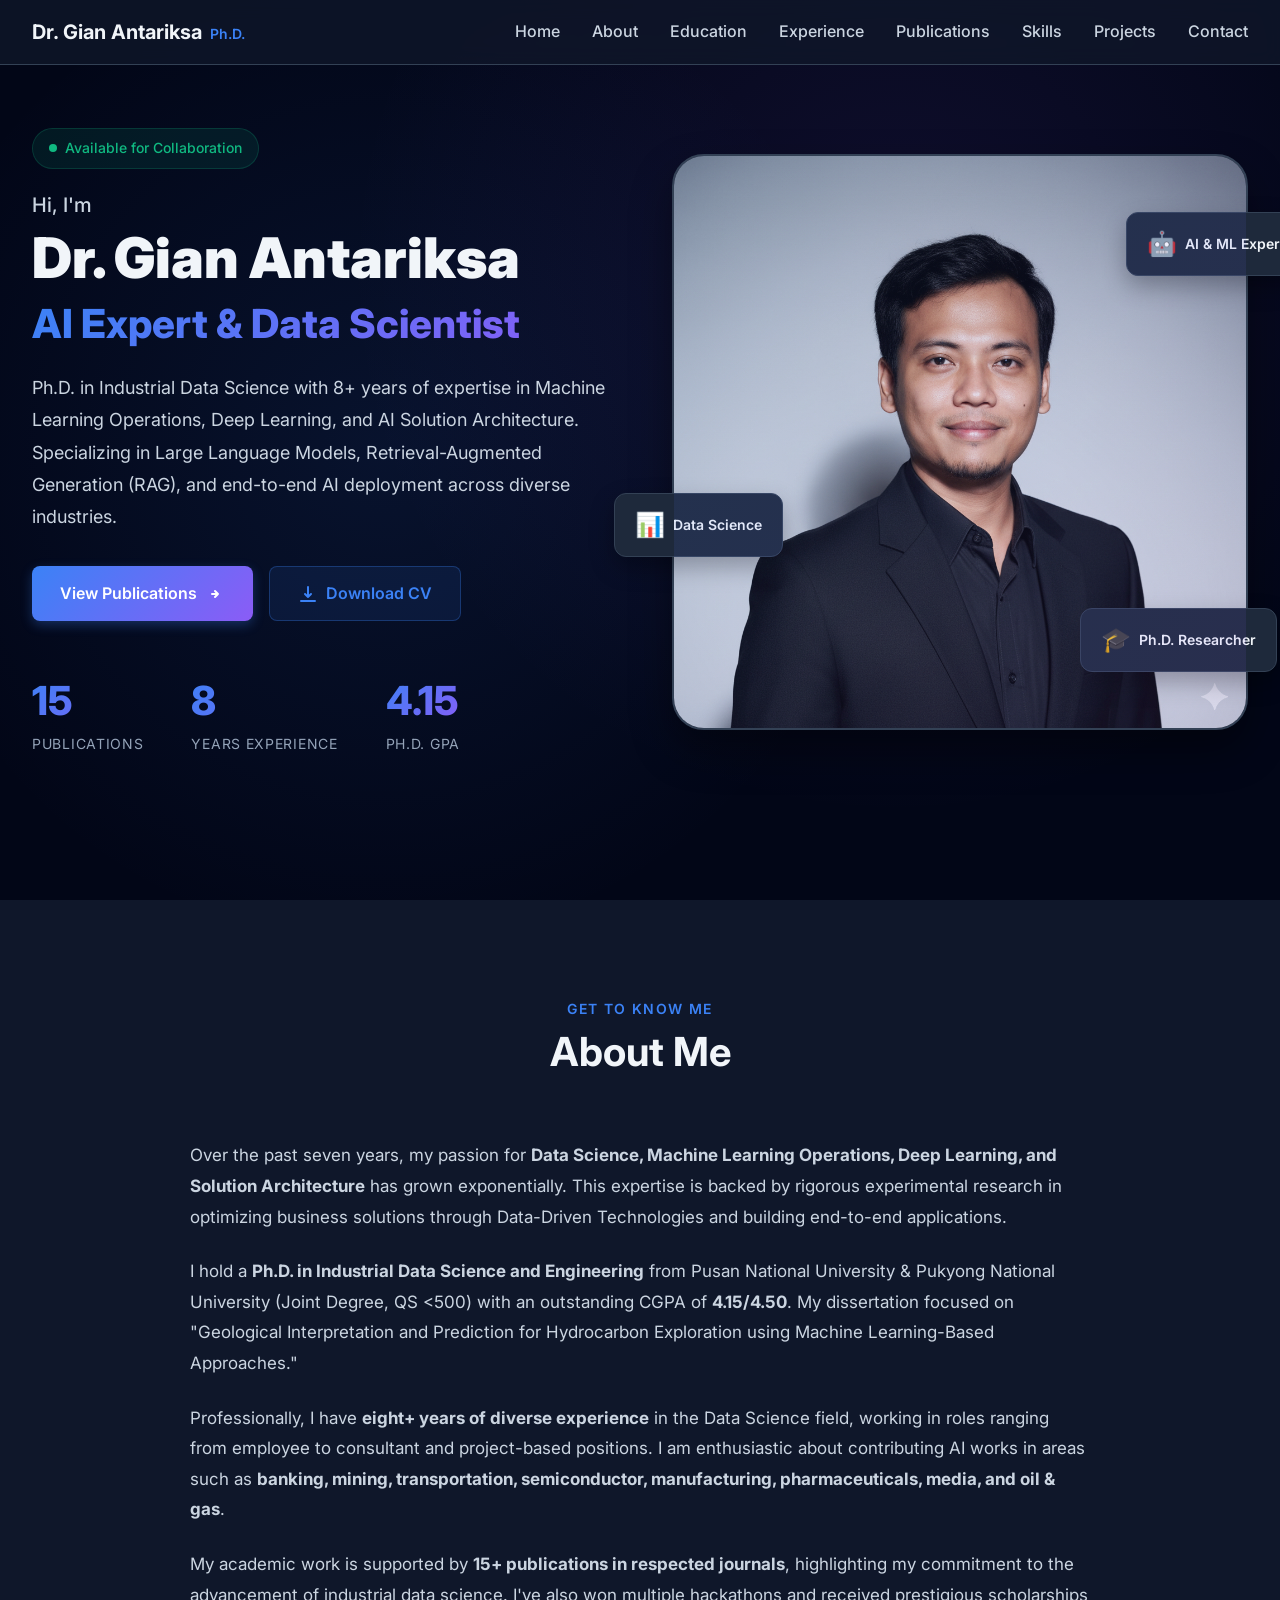
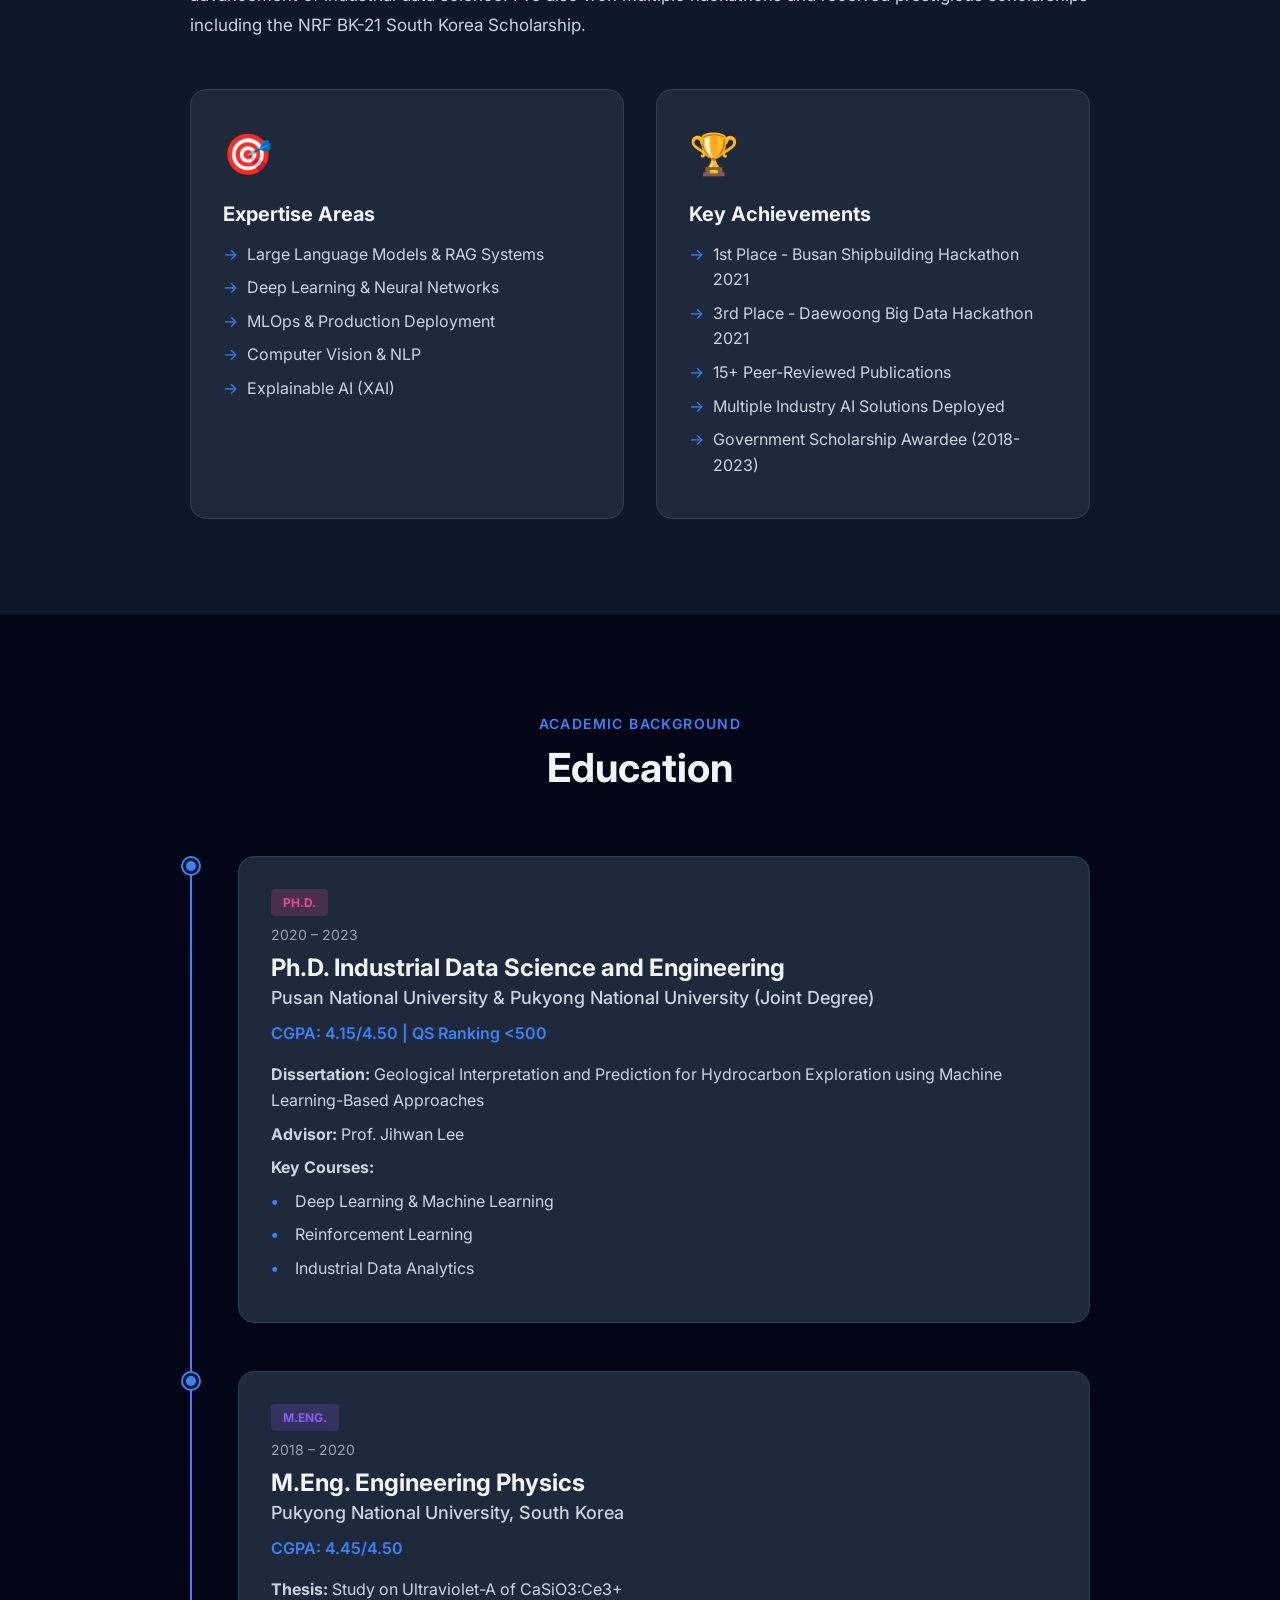
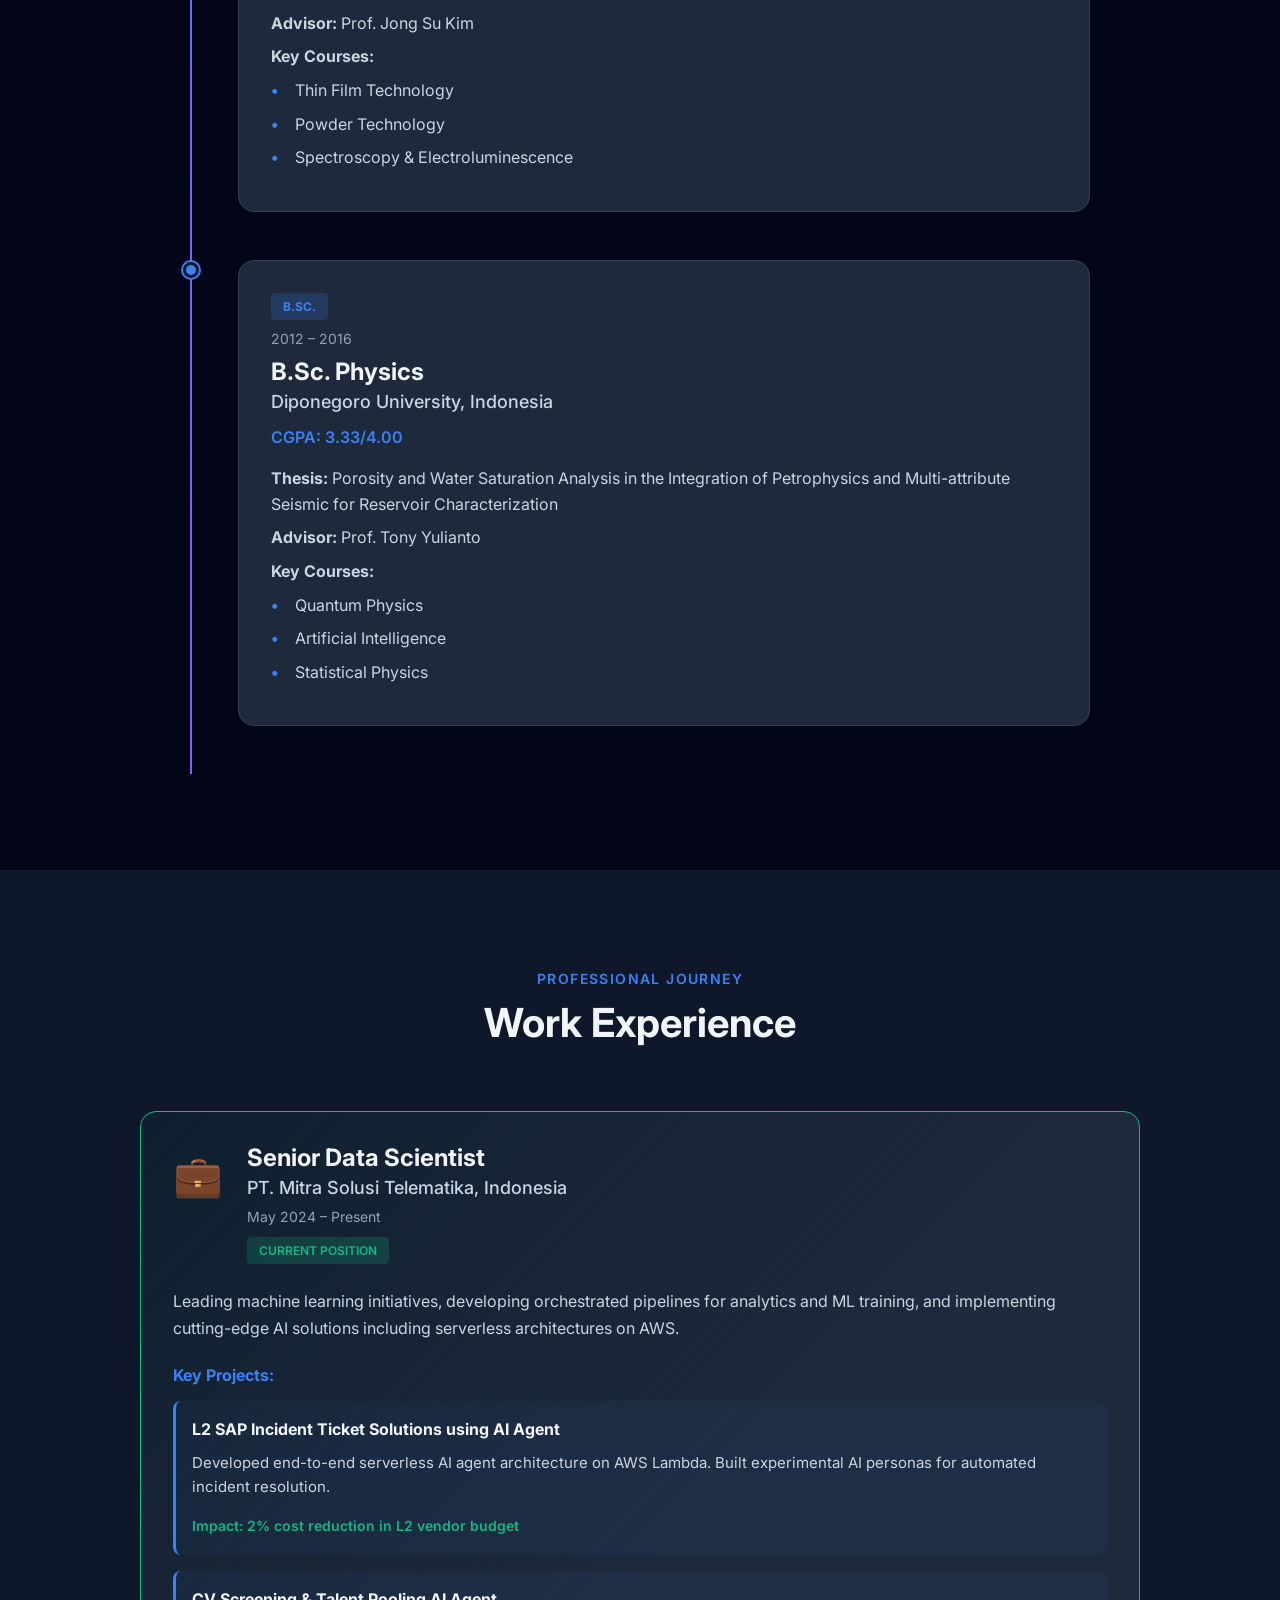
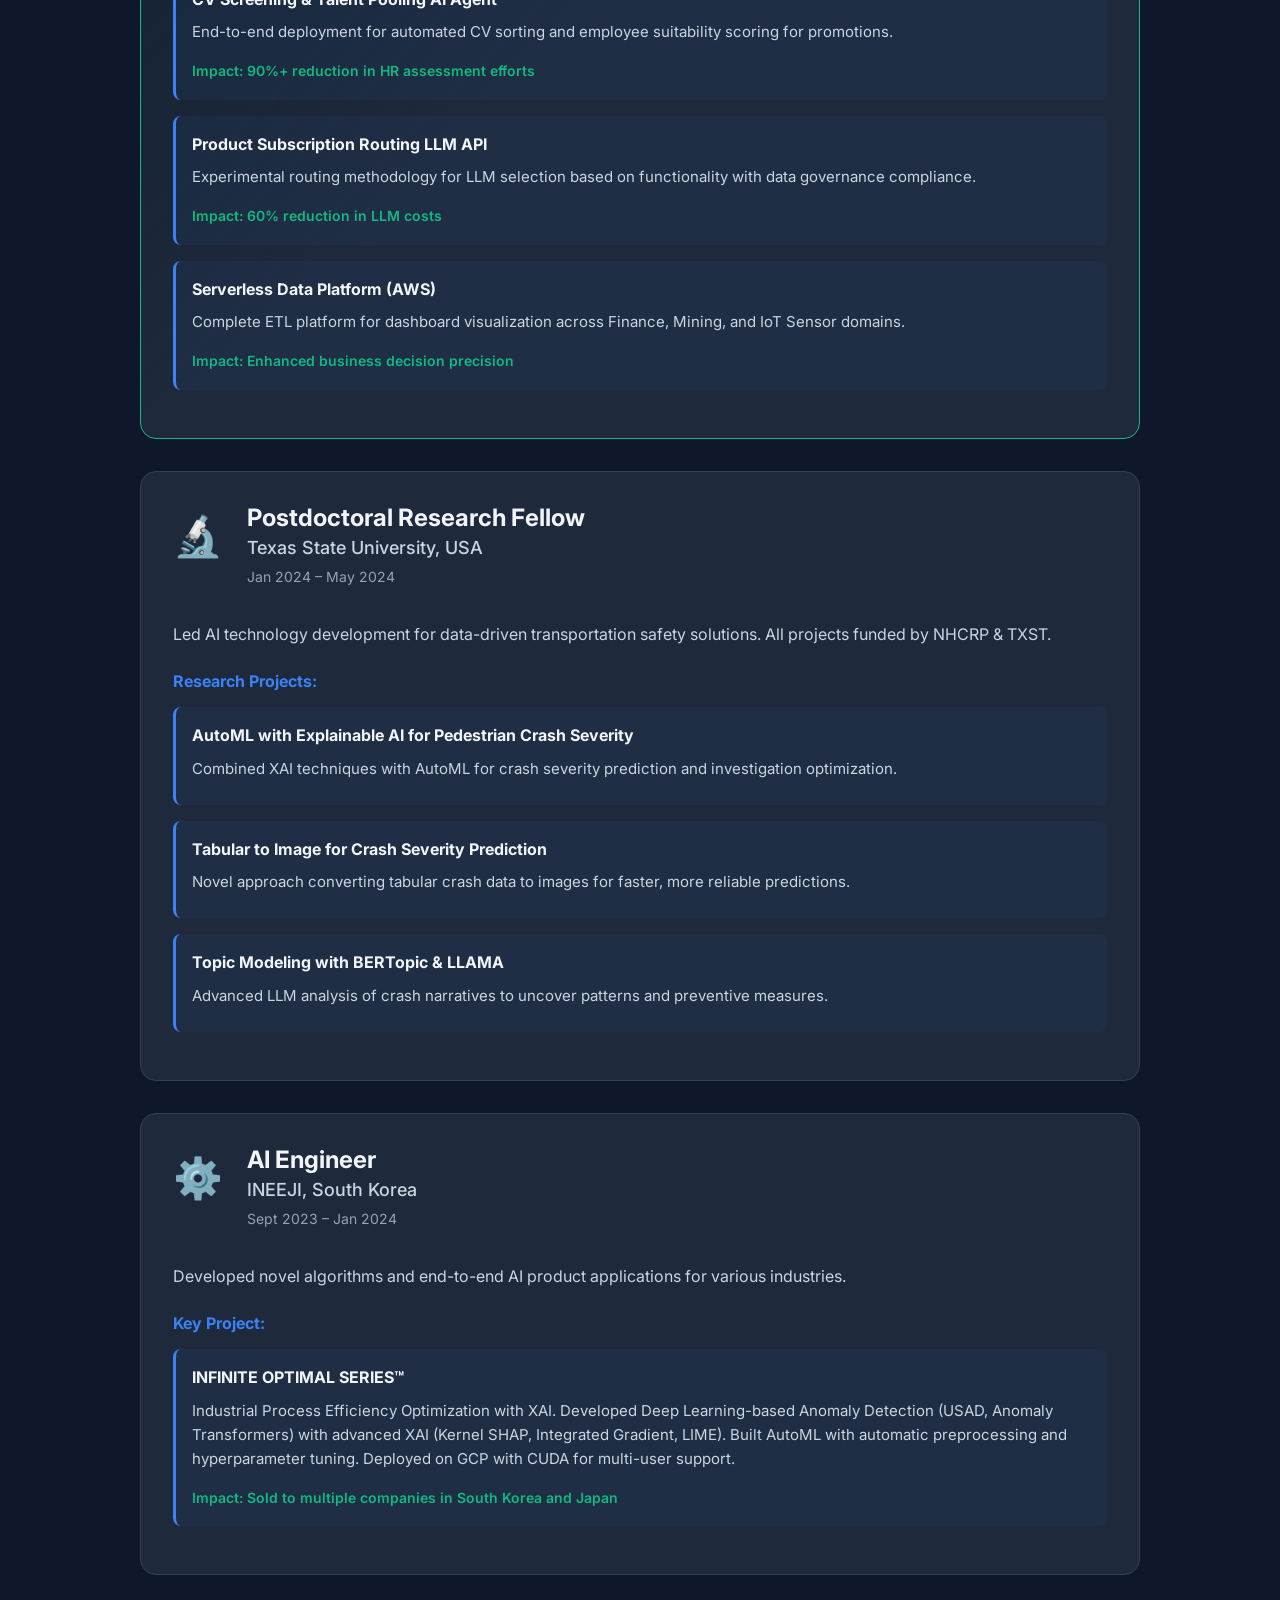
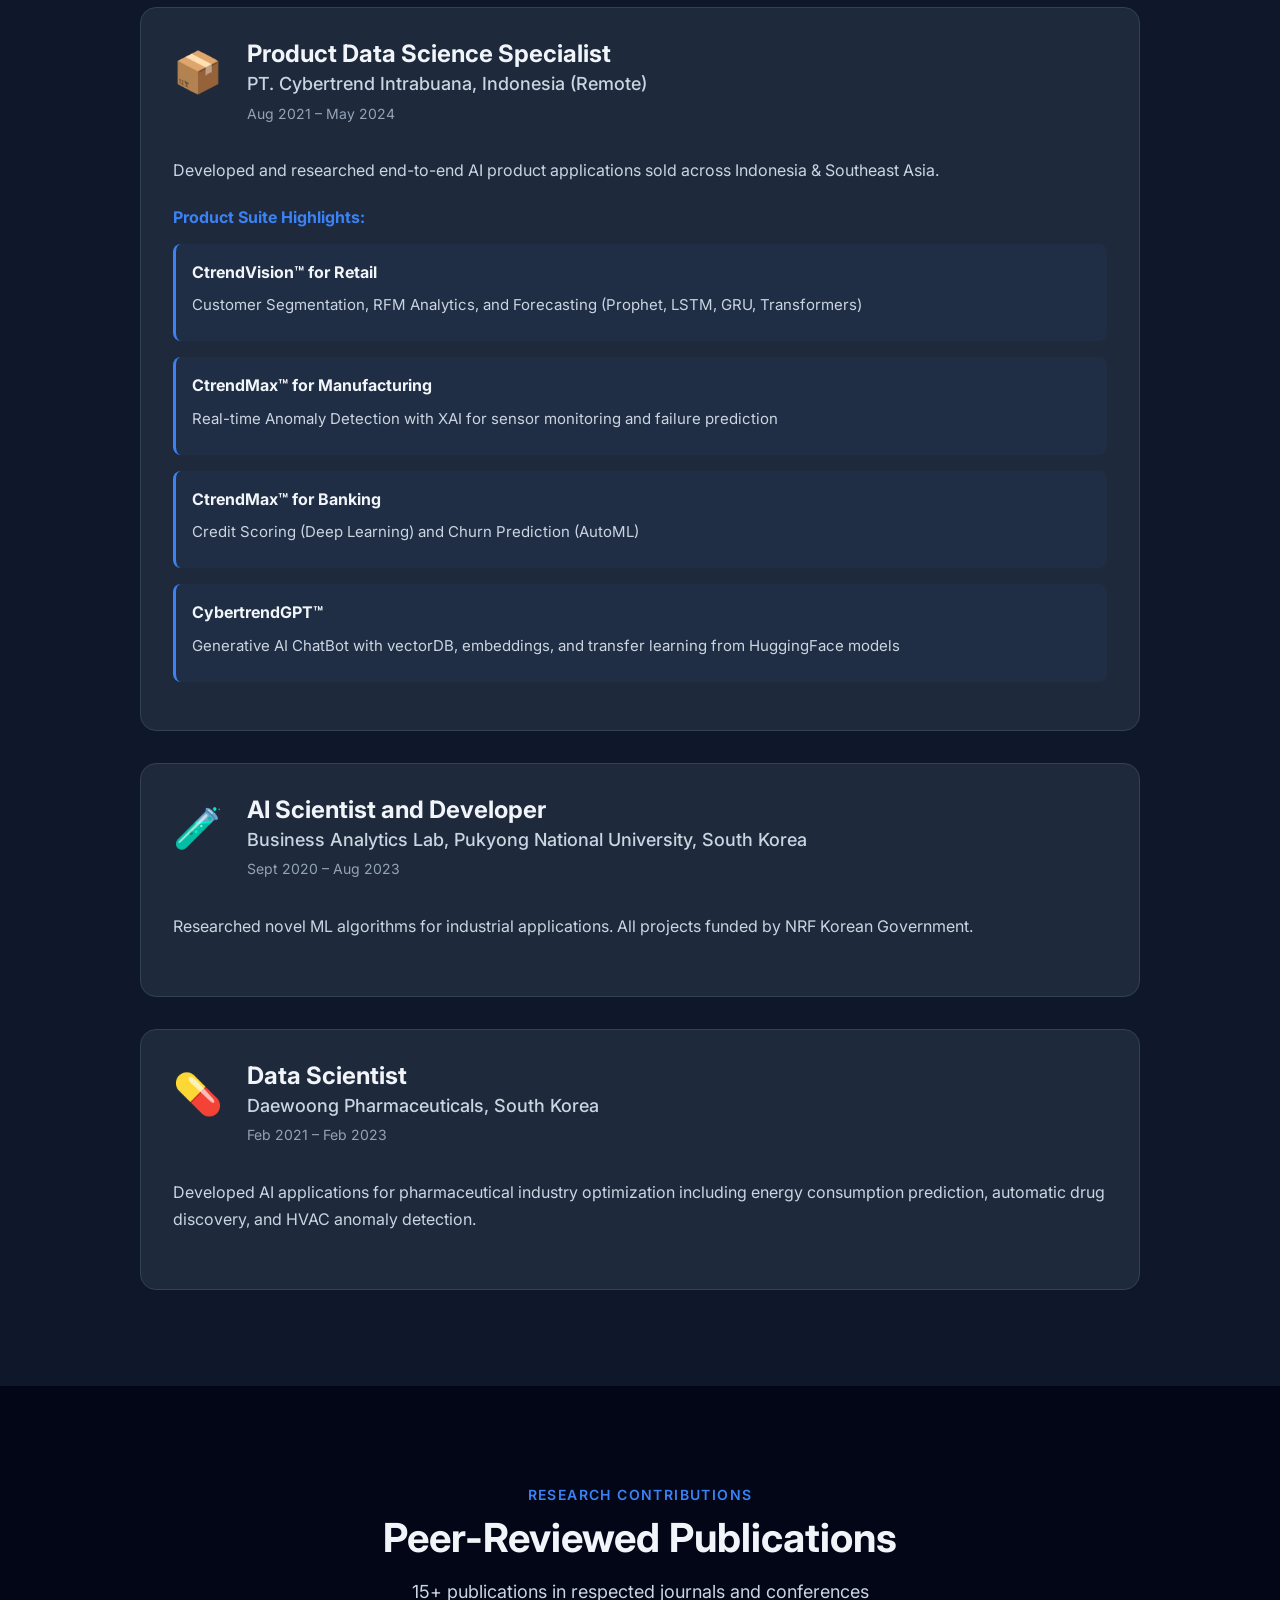
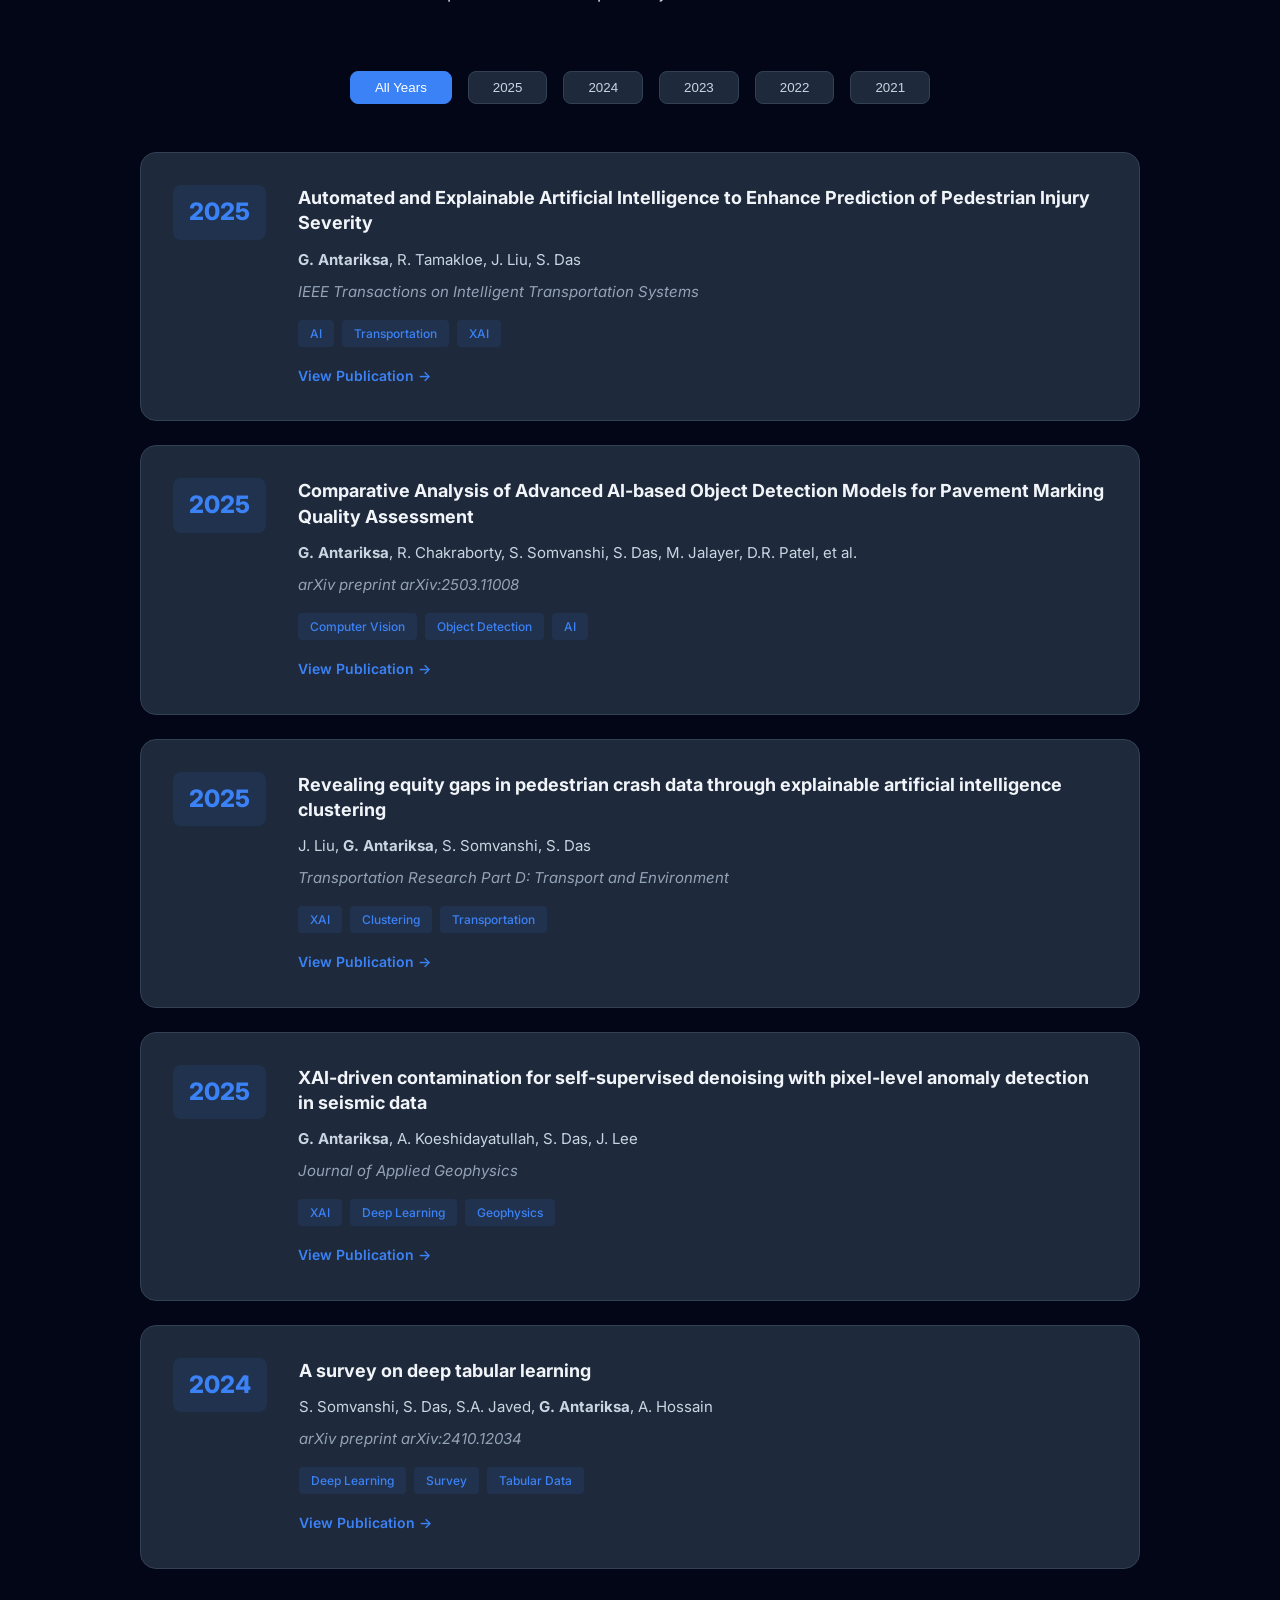
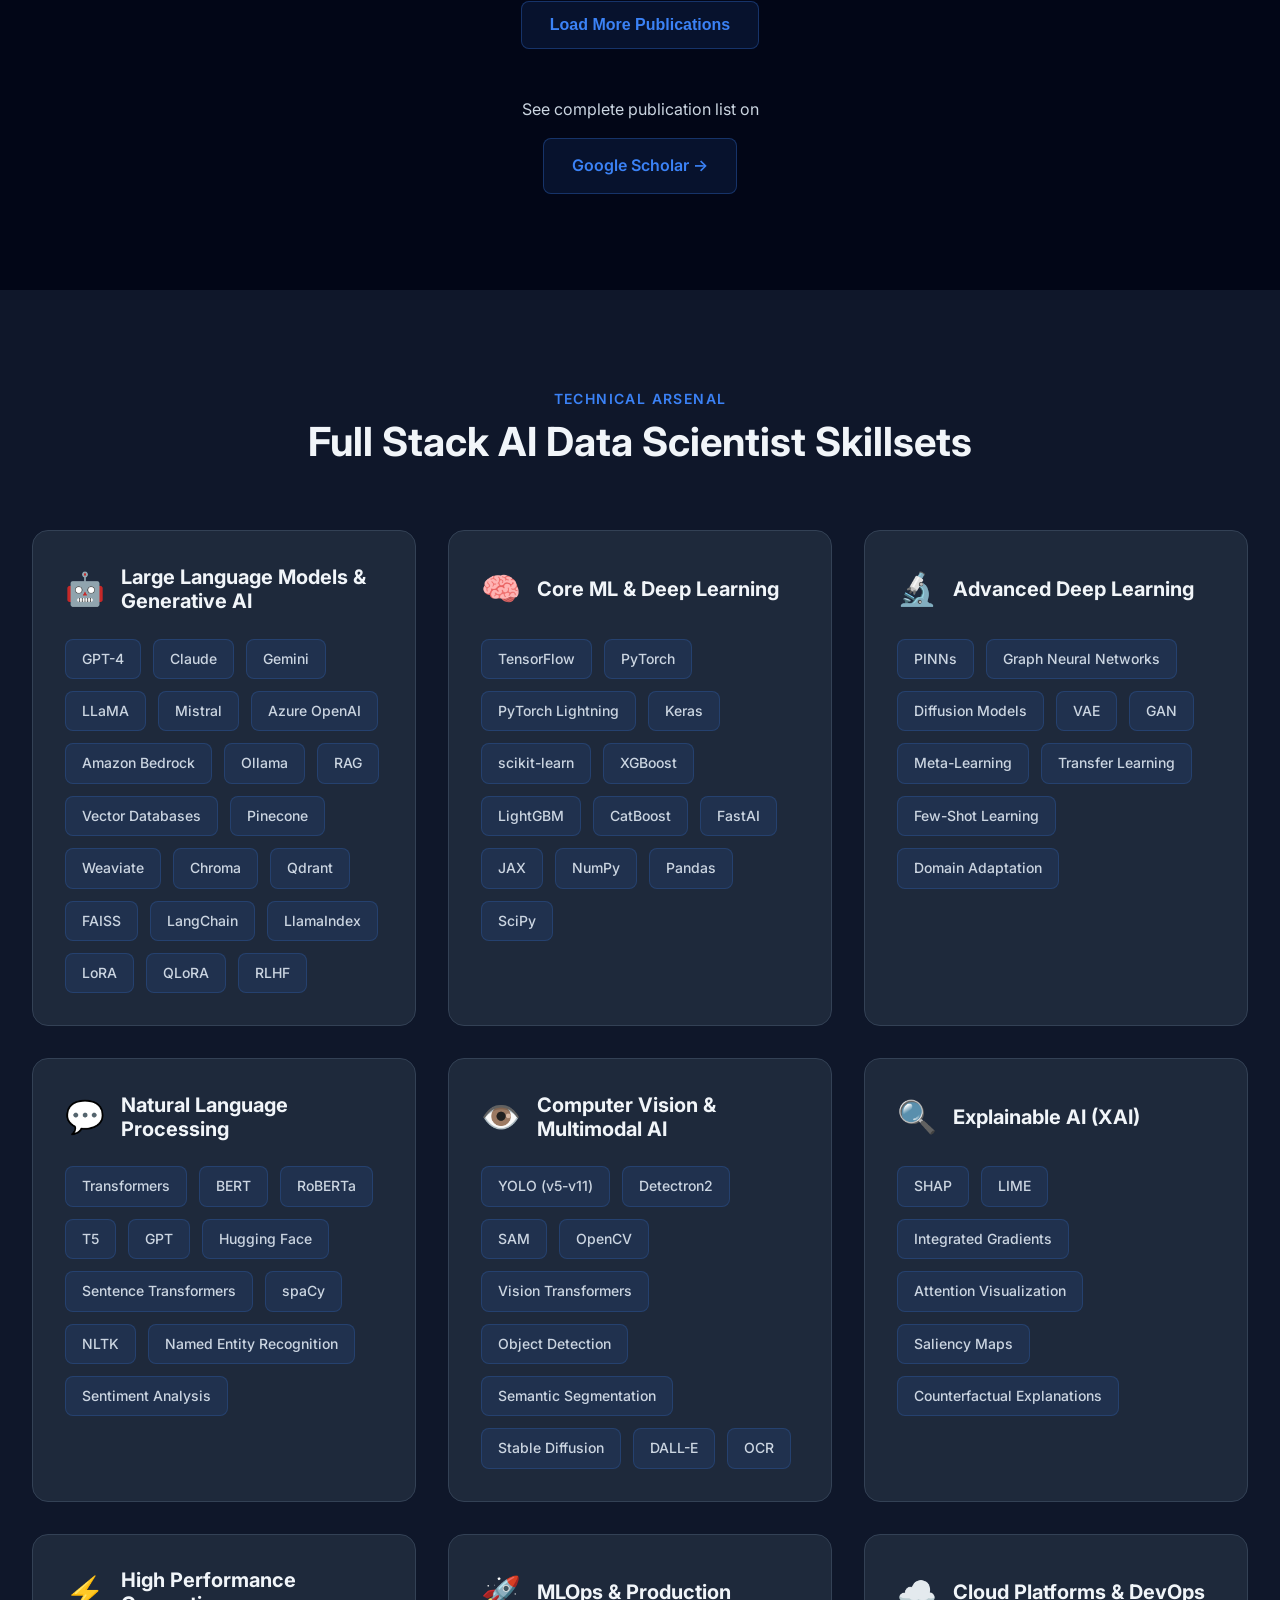
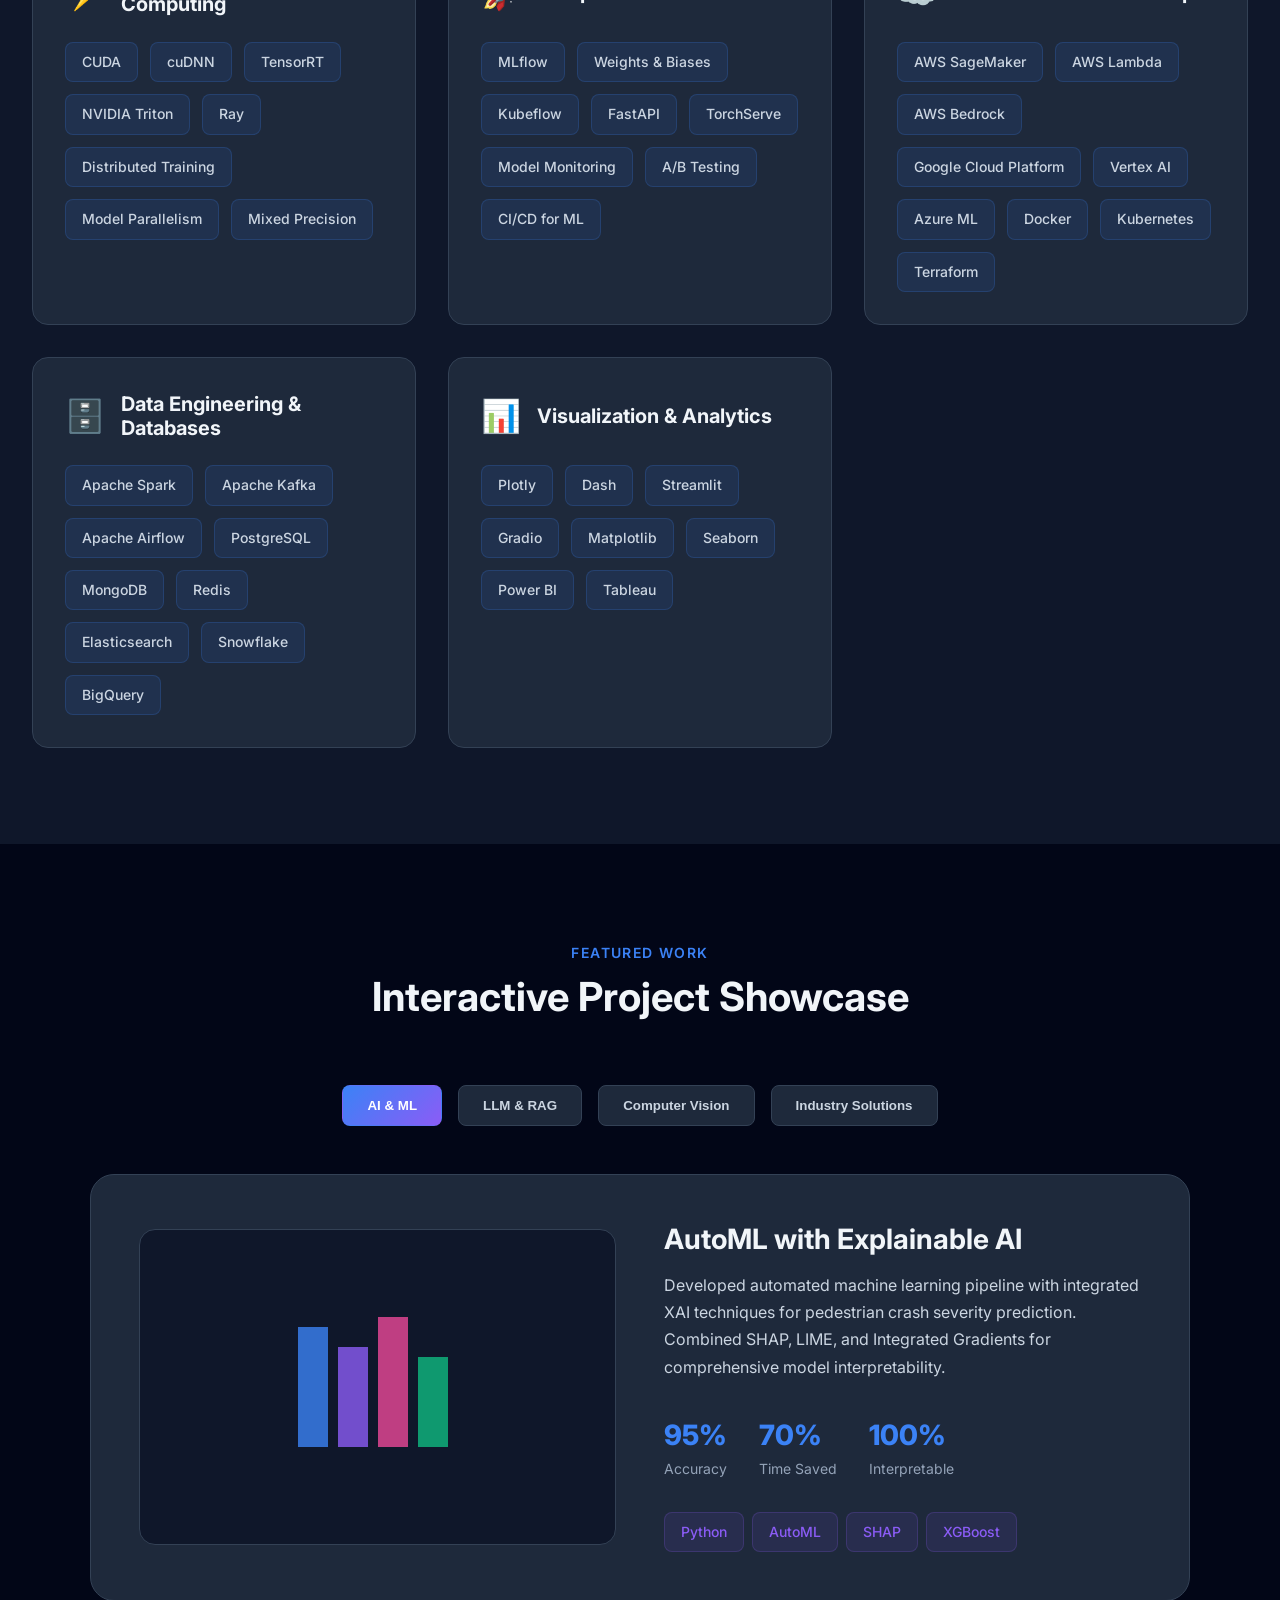
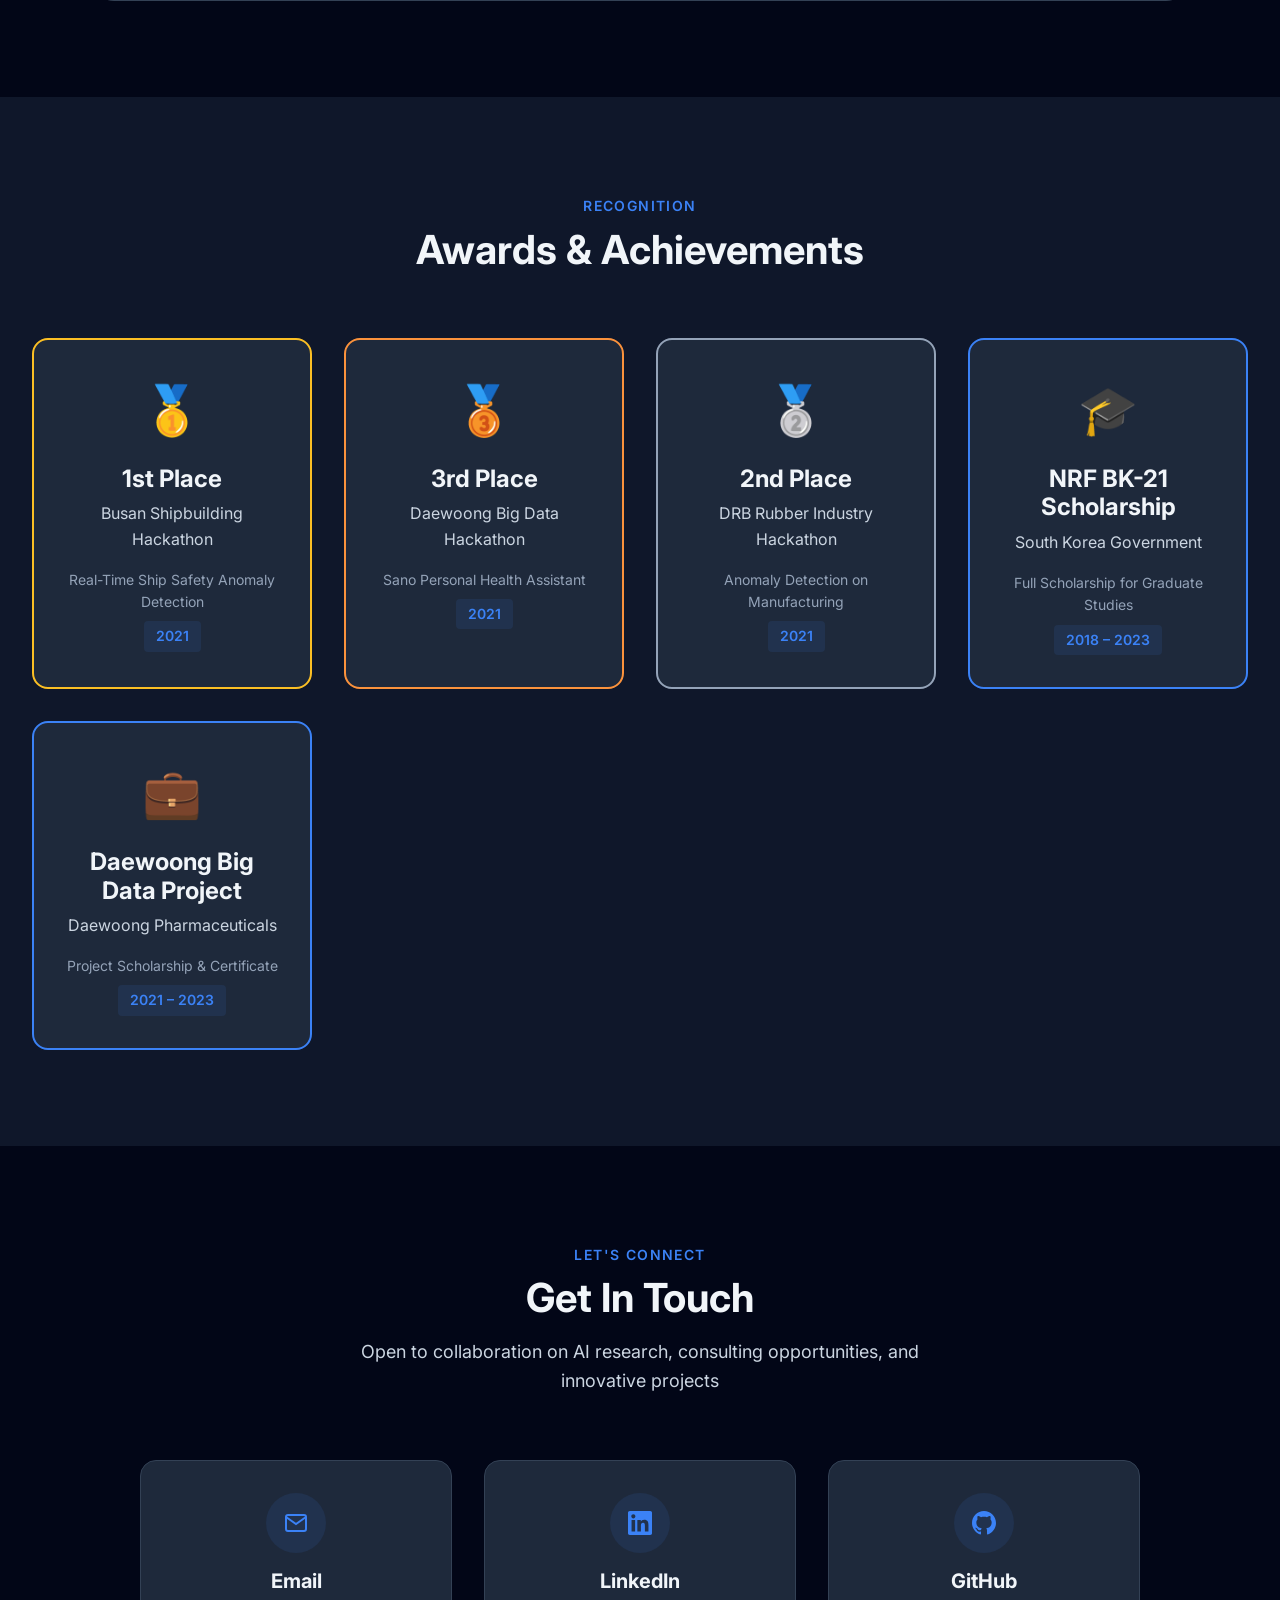
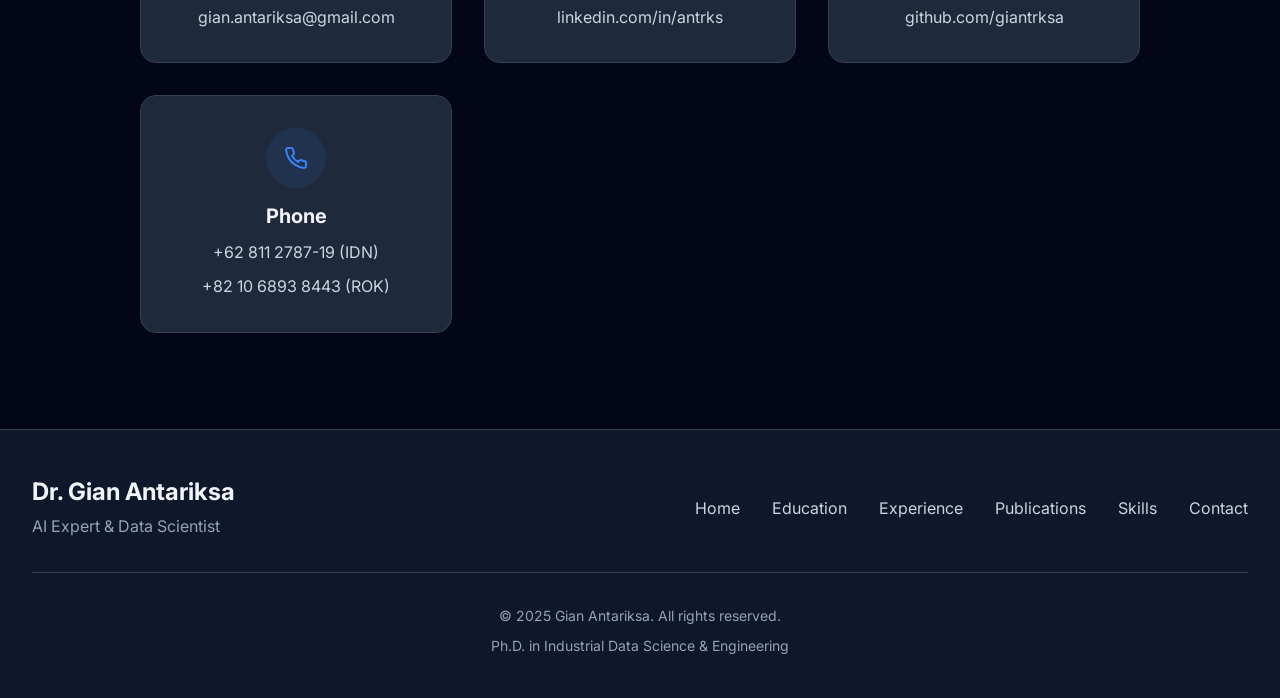
==== index.html @ cab2f592 "Initial commit: Professional AI Expert portfolio website - Comprehensive HTML structure with all sec" ====
<!DOCTYPE html>
<html lang="en">
<head>
    <meta charset="UTF-8">
    <meta name="viewport" content="width=device-width, initial-scale=1.0">
    <meta name="description" content="Dr. Gian Antariksa - Ph.D. in Industrial Data Science | AI Expert | Machine Learning Scientist specializing in LLM, RAG Systems, Deep Learning, and MLOps">
    <meta name="keywords" content="AI Expert, Data Scientist, Machine Learning, Deep Learning, LLM, RAG Systems, MLOps, Computer Vision, NLP">
    <meta name="author" content="Gian Antariksa">
    <title>Dr. Gian Antariksa | AI Expert & Data Scientist</title>
    <link rel="stylesheet" href="styles.css">
    <link rel="preconnect" href="https://fonts.googleapis.com">
    <link rel="preconnect" href="https://fonts.gstatic.com" crossorigin>
    <link href="https://fonts.googleapis.com/css2?family=Inter:wght@300;400;500;600;700;800;900&family=JetBrains+Mono:wght@400;500;600&display=swap" rel="stylesheet">
</head>
<body>
    <!-- Navigation -->
    <nav class="navbar">
        <div class="container">
            <div class="nav-brand">
                <span class="brand-name">Dr. Gian Antariksa</span>
                <span class="brand-title">Ph.D.</span>
            </div>
            <ul class="nav-menu">
                <li><a href="#home" class="nav-link">Home</a></li>
                <li><a href="#about" class="nav-link">About</a></li>
                <li><a href="#education" class="nav-link">Education</a></li>
                <li><a href="#experience" class="nav-link">Experience</a></li>
                <li><a href="#publications" class="nav-link">Publications</a></li>
                <li><a href="#skills" class="nav-link">Skills</a></li>
                <li><a href="#projects" class="nav-link">Projects</a></li>
                <li><a href="#contact" class="nav-link">Contact</a></li>
            </ul>
            <div class="hamburger">
                <span></span>
                <span></span>
                <span></span>
            </div>
        </div>
    </nav>

    <!-- Hero Section -->
    <section id="home" class="hero">
        <div class="hero-background"></div>
        <div class="container">
            <div class="hero-content">
                <div class="hero-text">
                    <div class="hero-badge">
                        <span class="badge-dot"></span>
                        <span>Available for Collaboration</span>
                    </div>
                    <h1 class="hero-title">
                        <span class="greeting">Hi, I'm</span>
                        <span class="name">Dr. Gian Antariksa</span>
                        <span class="gradient-text">AI Expert & Data Scientist</span>
                    </h1>
                    <p class="hero-description">
                        Ph.D. in Industrial Data Science with 8+ years of expertise in Machine Learning Operations,
                        Deep Learning, and AI Solution Architecture. Specializing in Large Language Models,
                        Retrieval-Augmented Generation (RAG), and end-to-end AI deployment across diverse industries.
                    </p>
                    <div class="hero-buttons">
                        <a href="#publications" class="btn btn-primary">
                            <span>View Publications</span>
                            <svg width="20" height="20" viewBox="0 0 20 20" fill="none">
                                <path d="M7 10L13 10M13 10L10 7M13 10L10 13" stroke="currentColor" stroke-width="2" stroke-linecap="round" stroke-linejoin="round"/>
                            </svg>
                        </a>
                        <a href="resume/Resume_Gian.pdf" class="btn btn-secondary" download>
                            <svg width="20" height="20" viewBox="0 0 20 20" fill="none">
                                <path d="M10 13V3M10 13L7 10M10 13L13 10M3 17H17" stroke="currentColor" stroke-width="2" stroke-linecap="round" stroke-linejoin="round"/>
                            </svg>
                            <span>Download CV</span>
                        </a>
                    </div>
                    <div class="hero-stats">
                        <div class="stat-item">
                            <span class="stat-number" data-target="15">0</span>
                            <span class="stat-label">Publications</span>
                        </div>
                        <div class="stat-item">
                            <span class="stat-number" data-target="8">0</span>
                            <span class="stat-label">Years Experience</span>
                        </div>
                        <div class="stat-item">
                            <span class="stat-number">4.15</span>
                            <span class="stat-label">Ph.D. GPA</span>
                        </div>
                    </div>
                </div>
                <div class="hero-image">
                    <div class="image-wrapper">
                        <div class="image-frame">
                            <img src="assets/IMG_3288.jpeg" alt="Dr. Gian Antariksa">
                        </div>
                        <div class="floating-card card-1">
                            <div class="card-icon">🤖</div>
                            <div class="card-text">AI & ML Expert</div>
                        </div>
                        <div class="floating-card card-2">
                            <div class="card-icon">📊</div>
                            <div class="card-text">Data Science</div>
                        </div>
                        <div class="floating-card card-3">
                            <div class="card-icon">🎓</div>
                            <div class="card-text">Ph.D. Researcher</div>
                        </div>
                    </div>
                </div>
            </div>
        </div>
    </section>

    <!-- About Section -->
    <section id="about" class="about">
        <div class="container">
            <div class="section-header">
                <span class="section-label">Get to know me</span>
                <h2 class="section-title">About Me</h2>
            </div>
            <div class="about-content">
                <div class="about-main">
                    <p class="lead">
                        Over the past seven years, my passion for <strong>Data Science, Machine Learning Operations,
                        Deep Learning, and Solution Architecture</strong> has grown exponentially. This expertise is
                        backed by rigorous experimental research in optimizing business solutions through
                        Data-Driven Technologies and building end-to-end applications.
                    </p>
                    <p>
                        I hold a <strong>Ph.D. in Industrial Data Science and Engineering</strong> from Pusan National
                        University & Pukyong National University (Joint Degree, QS <500) with an outstanding CGPA of
                        <strong>4.15/4.50</strong>. My dissertation focused on "Geological Interpretation and Prediction
                        for Hydrocarbon Exploration using Machine Learning-Based Approaches."
                    </p>
                    <p>
                        Professionally, I have <strong>eight+ years of diverse experience</strong> in the Data Science
                        field, working in roles ranging from employee to consultant and project-based positions. I am
                        enthusiastic about contributing AI works in areas such as <strong>banking, mining, transportation,
                        semiconductor, manufacturing, pharmaceuticals, media, and oil & gas</strong>.
                    </p>
                    <p>
                        My academic work is supported by <strong>15+ publications in respected journals</strong>,
                        highlighting my commitment to the advancement of industrial data science. I've also won multiple
                        hackathons and received prestigious scholarships including the NRF BK-21 South Korea Scholarship.
                    </p>
                </div>
                <div class="about-highlights">
                    <div class="highlight-card">
                        <div class="highlight-icon">🎯</div>
                        <h3>Expertise Areas</h3>
                        <ul>
                            <li>Large Language Models & RAG Systems</li>
                            <li>Deep Learning & Neural Networks</li>
                            <li>MLOps & Production Deployment</li>
                            <li>Computer Vision & NLP</li>
                            <li>Explainable AI (XAI)</li>
                        </ul>
                    </div>
                    <div class="highlight-card">
                        <div class="highlight-icon">🏆</div>
                        <h3>Key Achievements</h3>
                        <ul>
                            <li>1st Place - Busan Shipbuilding Hackathon 2021</li>
                            <li>3rd Place - Daewoong Big Data Hackathon 2021</li>
                            <li>15+ Peer-Reviewed Publications</li>
                            <li>Multiple Industry AI Solutions Deployed</li>
                            <li>Government Scholarship Awardee (2018-2023)</li>
                        </ul>
                    </div>
                </div>
            </div>
        </div>
    </section>

    <!-- Education Section -->
    <section id="education" class="education">
        <div class="container">
            <div class="section-header">
                <span class="section-label">Academic Background</span>
                <h2 class="section-title">Education</h2>
            </div>
            <div class="timeline">
                <div class="timeline-item">
                    <div class="timeline-marker">
                        <div class="marker-ring"></div>
                        <div class="marker-dot"></div>
                    </div>
                    <div class="timeline-content">
                        <div class="timeline-badge phd">Ph.D.</div>
                        <div class="timeline-period">2020 – 2023</div>
                        <h3>Ph.D. Industrial Data Science and Engineering</h3>
                        <h4>Pusan National University & Pukyong National University (Joint Degree)</h4>
                        <p class="gpa">CGPA: 4.15/4.50 | QS Ranking <500</p>
                        <div class="timeline-details">
                            <p><strong>Dissertation:</strong> Geological Interpretation and Prediction for Hydrocarbon Exploration using Machine Learning-Based Approaches</p>
                            <p><strong>Advisor:</strong> Prof. Jihwan Lee</p>
                            <p><strong>Key Courses:</strong></p>
                            <ul>
                                <li>Deep Learning & Machine Learning</li>
                                <li>Reinforcement Learning</li>
                                <li>Industrial Data Analytics</li>
                            </ul>
                        </div>
                    </div>
                </div>

                <div class="timeline-item">
                    <div class="timeline-marker">
                        <div class="marker-ring"></div>
                        <div class="marker-dot"></div>
                    </div>
                    <div class="timeline-content">
                        <div class="timeline-badge masters">M.Eng.</div>
                        <div class="timeline-period">2018 – 2020</div>
                        <h3>M.Eng. Engineering Physics</h3>
                        <h4>Pukyong National University, South Korea</h4>
                        <p class="gpa">CGPA: 4.45/4.50</p>
                        <div class="timeline-details">
                            <p><strong>Thesis:</strong> Study on Ultraviolet-A of CaSiO3:Ce3+</p>
                            <p><strong>Advisor:</strong> Prof. Jong Su Kim</p>
                            <p><strong>Key Courses:</strong></p>
                            <ul>
                                <li>Thin Film Technology</li>
                                <li>Powder Technology</li>
                                <li>Spectroscopy & Electroluminescence</li>
                            </ul>
                        </div>
                    </div>
                </div>

                <div class="timeline-item">
                    <div class="timeline-marker">
                        <div class="marker-ring"></div>
                        <div class="marker-dot"></div>
                    </div>
                    <div class="timeline-content">
                        <div class="timeline-badge bachelors">B.Sc.</div>
                        <div class="timeline-period">2012 – 2016</div>
                        <h3>B.Sc. Physics</h3>
                        <h4>Diponegoro University, Indonesia</h4>
                        <p class="gpa">CGPA: 3.33/4.00</p>
                        <div class="timeline-details">
                            <p><strong>Thesis:</strong> Porosity and Water Saturation Analysis in the Integration of Petrophysics and Multi-attribute Seismic for Reservoir Characterization</p>
                            <p><strong>Advisor:</strong> Prof. Tony Yulianto</p>
                            <p><strong>Key Courses:</strong></p>
                            <ul>
                                <li>Quantum Physics</li>
                                <li>Artificial Intelligence</li>
                                <li>Statistical Physics</li>
                            </ul>
                        </div>
                    </div>
                </div>
            </div>
        </div>
    </section>

    <!-- Experience Section -->
    <section id="experience" class="experience">
        <div class="container">
            <div class="section-header">
                <span class="section-label">Professional Journey</span>
                <h2 class="section-title">Work Experience</h2>
            </div>
            <div class="experience-grid">
                <!-- Current Position -->
                <div class="experience-card current">
                    <div class="exp-header">
                        <div class="exp-icon">💼</div>
                        <div class="exp-meta">
                            <h3>Senior Data Scientist</h3>
                            <h4>PT. Mitra Solusi Telematika, Indonesia</h4>
                            <span class="exp-period">May 2024 – Present</span>
                            <span class="exp-badge">Current Position</span>
                        </div>
                    </div>
                    <p class="exp-summary">
                        Leading machine learning initiatives, developing orchestrated pipelines for analytics and ML training,
                        and implementing cutting-edge AI solutions including serverless architectures on AWS.
                    </p>
                    <div class="exp-projects">
                        <h5>Key Projects:</h5>
                        <div class="project-item">
                            <strong>L2 SAP Incident Ticket Solutions using AI Agent</strong>
                            <p>Developed end-to-end serverless AI agent architecture on AWS Lambda. Built experimental AI personas
                            for automated incident resolution.</p>
                            <span class="impact">Impact: 2% cost reduction in L2 vendor budget</span>
                        </div>
                        <div class="project-item">
                            <strong>CV Screening & Talent Pooling AI Agent</strong>
                            <p>End-to-end deployment for automated CV sorting and employee suitability scoring for promotions.</p>
                            <span class="impact">Impact: 90%+ reduction in HR assessment efforts</span>
                        </div>
                        <div class="project-item">
                            <strong>Product Subscription Routing LLM API</strong>
                            <p>Experimental routing methodology for LLM selection based on functionality with data governance compliance.</p>
                            <span class="impact">Impact: 60% reduction in LLM costs</span>
                        </div>
                        <div class="project-item">
                            <strong>Serverless Data Platform (AWS)</strong>
                            <p>Complete ETL platform for dashboard visualization across Finance, Mining, and IoT Sensor domains.</p>
                            <span class="impact">Impact: Enhanced business decision precision</span>
                        </div>
                    </div>
                </div>

                <!-- Postdoctoral Research -->
                <div class="experience-card">
                    <div class="exp-header">
                        <div class="exp-icon">🔬</div>
                        <div class="exp-meta">
                            <h3>Postdoctoral Research Fellow</h3>
                            <h4>Texas State University, USA</h4>
                            <span class="exp-period">Jan 2024 – May 2024</span>
                        </div>
                    </div>
                    <p class="exp-summary">
                        Led AI technology development for data-driven transportation safety solutions. All projects funded by NHCRP & TXST.
                    </p>
                    <div class="exp-projects">
                        <h5>Research Projects:</h5>
                        <div class="project-item">
                            <strong>AutoML with Explainable AI for Pedestrian Crash Severity</strong>
                            <p>Combined XAI techniques with AutoML for crash severity prediction and investigation optimization.</p>
                        </div>
                        <div class="project-item">
                            <strong>Tabular to Image for Crash Severity Prediction</strong>
                            <p>Novel approach converting tabular crash data to images for faster, more reliable predictions.</p>
                        </div>
                        <div class="project-item">
                            <strong>Topic Modeling with BERTopic & LLAMA</strong>
                            <p>Advanced LLM analysis of crash narratives to uncover patterns and preventive measures.</p>
                        </div>
                    </div>
                </div>

                <!-- AI Engineer -->
                <div class="experience-card">
                    <div class="exp-header">
                        <div class="exp-icon">⚙️</div>
                        <div class="exp-meta">
                            <h3>AI Engineer</h3>
                            <h4>INEEJI, South Korea</h4>
                            <span class="exp-period">Sept 2023 – Jan 2024</span>
                        </div>
                    </div>
                    <p class="exp-summary">
                        Developed novel algorithms and end-to-end AI product applications for various industries.
                    </p>
                    <div class="exp-projects">
                        <h5>Key Project:</h5>
                        <div class="project-item">
                            <strong>INFINITE OPTIMAL SERIES™</strong>
                            <p>Industrial Process Efficiency Optimization with XAI. Developed Deep Learning-based Anomaly Detection
                            (USAD, Anomaly Transformers) with advanced XAI (Kernel SHAP, Integrated Gradient, LIME). Built AutoML
                            with automatic preprocessing and hyperparameter tuning. Deployed on GCP with CUDA for multi-user support.</p>
                            <span class="impact">Impact: Sold to multiple companies in South Korea and Japan</span>
                        </div>
                    </div>
                </div>

                <!-- Product Data Science Specialist -->
                <div class="experience-card">
                    <div class="exp-header">
                        <div class="exp-icon">📦</div>
                        <div class="exp-meta">
                            <h3>Product Data Science Specialist</h3>
                            <h4>PT. Cybertrend Intrabuana, Indonesia (Remote)</h4>
                            <span class="exp-period">Aug 2021 – May 2024</span>
                        </div>
                    </div>
                    <p class="exp-summary">
                        Developed and researched end-to-end AI product applications sold across Indonesia & Southeast Asia.
                    </p>
                    <div class="exp-projects">
                        <h5>Product Suite Highlights:</h5>
                        <div class="project-item">
                            <strong>CtrendVision™ for Retail</strong>
                            <p>Customer Segmentation, RFM Analytics, and Forecasting (Prophet, LSTM, GRU, Transformers)</p>
                        </div>
                        <div class="project-item">
                            <strong>CtrendMax™ for Manufacturing</strong>
                            <p>Real-time Anomaly Detection with XAI for sensor monitoring and failure prediction</p>
                        </div>
                        <div class="project-item">
                            <strong>CtrendMax™ for Banking</strong>
                            <p>Credit Scoring (Deep Learning) and Churn Prediction (AutoML)</p>
                        </div>
                        <div class="project-item">
                            <strong>CybertrendGPT™</strong>
                            <p>Generative AI ChatBot with vectorDB, embeddings, and transfer learning from HuggingFace models</p>
                        </div>
                    </div>
                </div>

                <!-- Additional Positions -->
                <div class="experience-card">
                    <div class="exp-header">
                        <div class="exp-icon">🧪</div>
                        <div class="exp-meta">
                            <h3>AI Scientist and Developer</h3>
                            <h4>Business Analytics Lab, Pukyong National University, South Korea</h4>
                            <span class="exp-period">Sept 2020 – Aug 2023</span>
                        </div>
                    </div>
                    <p class="exp-summary">
                        Researched novel ML algorithms for industrial applications. All projects funded by NRF Korean Government.
                    </p>
                </div>

                <div class="experience-card">
                    <div class="exp-header">
                        <div class="exp-icon">💊</div>
                        <div class="exp-meta">
                            <h3>Data Scientist</h3>
                            <h4>Daewoong Pharmaceuticals, South Korea</h4>
                            <span class="exp-period">Feb 2021 – Feb 2023</span>
                        </div>
                    </div>
                    <p class="exp-summary">
                        Developed AI applications for pharmaceutical industry optimization including energy consumption prediction,
                        automatic drug discovery, and HVAC anomaly detection.
                    </p>
                </div>
            </div>
        </div>
    </section>

    <!-- Publications Section -->
    <section id="publications" class="publications">
        <div class="container">
            <div class="section-header">
                <span class="section-label">Research Contributions</span>
                <h2 class="section-title">Peer-Reviewed Publications</h2>
                <p class="section-description">15+ publications in respected journals and conferences</p>
            </div>

            <div class="publications-filter">
                <button class="filter-btn active" data-year="all">All Years</button>
                <button class="filter-btn" data-year="2025">2025</button>
                <button class="filter-btn" data-year="2024">2024</button>
                <button class="filter-btn" data-year="2023">2023</button>
                <button class="filter-btn" data-year="2022">2022</button>
                <button class="filter-btn" data-year="2021">2021</button>
            </div>

            <div class="publications-list">
                <!-- 2025 Publications -->
                <div class="publication-card" data-year="2025">
                    <div class="pub-year">2025</div>
                    <div class="pub-content">
                        <h3>Automated and Explainable Artificial Intelligence to Enhance Prediction of Pedestrian Injury Severity</h3>
                        <p class="pub-authors"><strong>G. Antariksa</strong>, R. Tamakloe, J. Liu, S. Das</p>
                        <p class="pub-venue">IEEE Transactions on Intelligent Transportation Systems</p>
                        <div class="pub-tags">
                            <span class="tag">AI</span>
                            <span class="tag">Transportation</span>
                            <span class="tag">XAI</span>
                        </div>
                        <a href="https://doi.org/10.1109/TITS.2025.3526212" class="pub-link" target="_blank">
                            View Publication →
                        </a>
                    </div>
                </div>

                <div class="publication-card" data-year="2025">
                    <div class="pub-year">2025</div>
                    <div class="pub-content">
                        <h3>Comparative Analysis of Advanced AI-based Object Detection Models for Pavement Marking Quality Assessment</h3>
                        <p class="pub-authors"><strong>G. Antariksa</strong>, R. Chakraborty, S. Somvanshi, S. Das, M. Jalayer, D.R. Patel, et al.</p>
                        <p class="pub-venue">arXiv preprint arXiv:2503.11008</p>
                        <div class="pub-tags">
                            <span class="tag">Computer Vision</span>
                            <span class="tag">Object Detection</span>
                            <span class="tag">AI</span>
                        </div>
                        <a href="#" class="pub-link">View Publication →</a>
                    </div>
                </div>

                <div class="publication-card" data-year="2025">
                    <div class="pub-year">2025</div>
                    <div class="pub-content">
                        <h3>Revealing equity gaps in pedestrian crash data through explainable artificial intelligence clustering</h3>
                        <p class="pub-authors">J. Liu, <strong>G. Antariksa</strong>, S. Somvanshi, S. Das</p>
                        <p class="pub-venue">Transportation Research Part D: Transport and Environment</p>
                        <div class="pub-tags">
                            <span class="tag">XAI</span>
                            <span class="tag">Clustering</span>
                            <span class="tag">Transportation</span>
                        </div>
                        <a href="https://doi.org/10.1016/j.trd.2024.104538" class="pub-link" target="_blank">View Publication →</a>
                    </div>
                </div>

                <div class="publication-card" data-year="2025">
                    <div class="pub-year">2025</div>
                    <div class="pub-content">
                        <h3>XAI-driven contamination for self-supervised denoising with pixel-level anomaly detection in seismic data</h3>
                        <p class="pub-authors"><strong>G. Antariksa</strong>, A. Koeshidayatullah, S. Das, J. Lee</p>
                        <p class="pub-venue">Journal of Applied Geophysics</p>
                        <div class="pub-tags">
                            <span class="tag">XAI</span>
                            <span class="tag">Deep Learning</span>
                            <span class="tag">Geophysics</span>
                        </div>
                        <a href="https://doi.org/10.1016/j.jappgeo.2025.105723" class="pub-link" target="_blank">View Publication →</a>
                    </div>
                </div>

                <!-- 2024 Publications -->
                <div class="publication-card" data-year="2024">
                    <div class="pub-year">2024</div>
                    <div class="pub-content">
                        <h3>A survey on deep tabular learning</h3>
                        <p class="pub-authors">S. Somvanshi, S. Das, S.A. Javed, <strong>G. Antariksa</strong>, A. Hossain</p>
                        <p class="pub-venue">arXiv preprint arXiv:2410.12034</p>
                        <div class="pub-tags">
                            <span class="tag">Deep Learning</span>
                            <span class="tag">Survey</span>
                            <span class="tag">Tabular Data</span>
                        </div>
                        <a href="#" class="pub-link">View Publication →</a>
                    </div>
                </div>

                <div class="publication-card" data-year="2024">
                    <div class="pub-year">2024</div>
                    <div class="pub-content">
                        <h3>Enhanced balanced-generative adversarial networks to predict pedestrian injury types</h3>
                        <p class="pub-authors">S. Somvanshi, <strong>G. Antariksa</strong>, S. Das</p>
                        <p class="pub-venue">Available at SSRN 4847615</p>
                        <div class="pub-tags">
                            <span class="tag">GAN</span>
                            <span class="tag">Deep Learning</span>
                        </div>
                        <a href="#" class="pub-link">View Publication →</a>
                    </div>
                </div>

                <!-- 2023 Publications -->
                <div class="publication-card" data-year="2023">
                    <div class="pub-year">2023</div>
                    <div class="pub-content">
                        <h3>Deep sequence model-based approach to well log data imputation and petrophysical analysis</h3>
                        <p class="pub-authors"><strong>G. Antariksa</strong>, R. Muammar, A. Nugraha, J. Lee</p>
                        <p class="pub-venue">Journal of Applied Geophysics</p>
                        <div class="pub-tags">
                            <span class="tag">Deep Learning</span>
                            <span class="tag">LSTM</span>
                            <span class="tag">Oil & Gas</span>
                        </div>
                        <a href="https://doi.org/10.1016/j.jappgeo.2023.105213" class="pub-link" target="_blank">View Publication →</a>
                    </div>
                </div>

                <div class="publication-card" data-year="2023">
                    <div class="pub-year">2023</div>
                    <div class="pub-content">
                        <h3>White electroluminescence from Ce³⁺-doped bi-phase calcium silicate in metal-oxide-semiconductor structure</h3>
                        <p class="pub-authors">M.M. Afandi, <strong>G. Antariksa</strong>, J. Kim</p>
                        <p class="pub-venue">Thin Solid Films</p>
                        <div class="pub-tags">
                            <span class="tag">Semiconductors</span>
                            <span class="tag">Materials Science</span>
                        </div>
                        <a href="https://doi.org/10.1016/j.tsf.2022.139630" class="pub-link" target="_blank">View Publication →</a>
                    </div>
                </div>

                <div class="publication-card" data-year="2023">
                    <div class="pub-year">2023</div>
                    <div class="pub-content">
                        <h3>Improving Geological Interpretation and Prediction for Hydrocarbon Exploration using ML-Based Approaches</h3>
                        <p class="pub-authors"><strong>A. Gian</strong></p>
                        <p class="pub-venue">Ph.D. Thesis, Pukyong National University</p>
                        <div class="pub-tags">
                            <span class="tag">Thesis</span>
                            <span class="tag">Machine Learning</span>
                            <span class="tag">Geophysics</span>
                        </div>
                    </div>
                </div>

                <!-- 2022 Publications -->
                <div class="publication-card" data-year="2022">
                    <div class="pub-year">2022</div>
                    <div class="pub-content">
                        <h3>Performance evaluation of machine learning-based classification with rock-physics analysis in Tarakan Basin</h3>
                        <p class="pub-authors"><strong>G. Antariksa</strong>, R. Muammar, J. Lee</p>
                        <p class="pub-venue">Journal of Petroleum Science and Engineering</p>
                        <div class="pub-tags">
                            <span class="tag">Machine Learning</span>
                            <span class="tag">Classification</span>
                            <span class="tag">Geophysics</span>
                        </div>
                        <a href="https://doi.org/10.1016/j.petrol.2021.109250" class="pub-link" target="_blank">View Publication →</a>
                    </div>
                </div>

                <div class="publication-card" data-year="2022">
                    <div class="pub-year">2022</div>
                    <div class="pub-content">
                        <h3>White electroluminescence from cross relaxation-free CaSiO₃:Tb³⁺ film on silicon wafer</h3>
                        <p class="pub-authors">H. Jung, M.M. Afandi, <strong>G. Antariksa</strong>, J. Park, J. Kim</p>
                        <p class="pub-venue">Journal of Luminescence</p>
                        <div class="pub-tags">
                            <span class="tag">Semiconductors</span>
                            <span class="tag">Materials</span>
                        </div>
                        <a href="https://doi.org/10.1016/j.jlumin.2022.119177" class="pub-link" target="_blank">View Publication →</a>
                    </div>
                </div>

                <div class="publication-card" data-year="2022">
                    <div class="pub-year">2022</div>
                    <div class="pub-content">
                        <h3>Blue-green tunable electroluminescence from Y₂SiO₅:Tb³⁺ phosphor</h3>
                        <p class="pub-authors">M.M. Afandi, <strong>G. Antariksa</strong>, H. Kang, T. Kang, J. Kim</p>
                        <p class="pub-venue">Journal of Luminescence</p>
                        <div class="pub-tags">
                            <span class="tag">Semiconductors</span>
                            <span class="tag">Optics</span>
                        </div>
                        <a href="https://doi.org/10.1016/j.jlumin.2022.119201" class="pub-link" target="_blank">View Publication →</a>
                    </div>
                </div>

                <!-- 2021 Publications -->
                <div class="publication-card" data-year="2021">
                    <div class="pub-year">2021</div>
                    <div class="pub-content">
                        <h3>Explainable anomaly detection framework for maritime main engine sensor data</h3>
                        <p class="pub-authors">D. Kim, <strong>G. Antariksa</strong>, M.P. Handayani, S. Lee, J. Lee</p>
                        <p class="pub-venue">Sensors</p>
                        <div class="pub-tags">
                            <span class="tag">XAI</span>
                            <span class="tag">Anomaly Detection</span>
                            <span class="tag">IoT</span>
                        </div>
                        <a href="https://doi.org/10.3390/s21155200" class="pub-link" target="_blank">View Publication →</a>
                    </div>
                </div>

                <div class="publication-card" data-year="2021">
                    <div class="pub-year">2021</div>
                    <div class="pub-content">
                        <h3>Anomaly detection in vessel sensors data with unsupervised learning technique</h3>
                        <p class="pub-authors">M.P. Handayani, <strong>G. Antariksa</strong>, J. Lee</p>
                        <p class="pub-venue">2021 International Conference on Electronics, Information, and Communication (ICEIC)</p>
                        <div class="pub-tags">
                            <span class="tag">Unsupervised Learning</span>
                            <span class="tag">Sensors</span>
                        </div>
                        <a href="#" class="pub-link">View Publication →</a>
                    </div>
                </div>
            </div>

            <div class="publications-cta">
                <p>See complete publication list on</p>
                <a href="https://scholar.google.com" target="_blank" class="btn btn-secondary">
                    Google Scholar →
                </a>
            </div>
        </div>
    </section>

    <!-- Skills Section -->
    <section id="skills" class="skills">
        <div class="container">
            <div class="section-header">
                <span class="section-label">Technical Arsenal</span>
                <h2 class="section-title">Full Stack AI Data Scientist Skillsets</h2>
            </div>

            <div class="skills-showcase">
                <div class="skill-category-card">
                    <div class="skill-cat-header">
                        <div class="skill-cat-icon">🤖</div>
                        <h3>Large Language Models & Generative AI</h3>
                    </div>
                    <div class="skill-tags-grid">
                        <span class="skill-tag">GPT-4</span>
                        <span class="skill-tag">Claude</span>
                        <span class="skill-tag">Gemini</span>
                        <span class="skill-tag">LLaMA</span>
                        <span class="skill-tag">Mistral</span>
                        <span class="skill-tag">Azure OpenAI</span>
                        <span class="skill-tag">Amazon Bedrock</span>
                        <span class="skill-tag">Ollama</span>
                        <span class="skill-tag">RAG</span>
                        <span class="skill-tag">Vector Databases</span>
                        <span class="skill-tag">Pinecone</span>
                        <span class="skill-tag">Weaviate</span>
                        <span class="skill-tag">Chroma</span>
                        <span class="skill-tag">Qdrant</span>
                        <span class="skill-tag">FAISS</span>
                        <span class="skill-tag">LangChain</span>
                        <span class="skill-tag">LlamaIndex</span>
                        <span class="skill-tag">LoRA</span>
                        <span class="skill-tag">QLoRA</span>
                        <span class="skill-tag">RLHF</span>
                    </div>
                </div>

                <div class="skill-category-card">
                    <div class="skill-cat-header">
                        <div class="skill-cat-icon">🧠</div>
                        <h3>Core ML & Deep Learning</h3>
                    </div>
                    <div class="skill-tags-grid">
                        <span class="skill-tag">TensorFlow</span>
                        <span class="skill-tag">PyTorch</span>
                        <span class="skill-tag">PyTorch Lightning</span>
                        <span class="skill-tag">Keras</span>
                        <span class="skill-tag">scikit-learn</span>
                        <span class="skill-tag">XGBoost</span>
                        <span class="skill-tag">LightGBM</span>
                        <span class="skill-tag">CatBoost</span>
                        <span class="skill-tag">FastAI</span>
                        <span class="skill-tag">JAX</span>
                        <span class="skill-tag">NumPy</span>
                        <span class="skill-tag">Pandas</span>
                        <span class="skill-tag">SciPy</span>
                    </div>
                </div>

                <div class="skill-category-card">
                    <div class="skill-cat-header">
                        <div class="skill-cat-icon">🔬</div>
                        <h3>Advanced Deep Learning</h3>
                    </div>
                    <div class="skill-tags-grid">
                        <span class="skill-tag">PINNs</span>
                        <span class="skill-tag">Graph Neural Networks</span>
                        <span class="skill-tag">Diffusion Models</span>
                        <span class="skill-tag">VAE</span>
                        <span class="skill-tag">GAN</span>
                        <span class="skill-tag">Meta-Learning</span>
                        <span class="skill-tag">Transfer Learning</span>
                        <span class="skill-tag">Few-Shot Learning</span>
                        <span class="skill-tag">Domain Adaptation</span>
                    </div>
                </div>

                <div class="skill-category-card">
                    <div class="skill-cat-header">
                        <div class="skill-cat-icon">💬</div>
                        <h3>Natural Language Processing</h3>
                    </div>
                    <div class="skill-tags-grid">
                        <span class="skill-tag">Transformers</span>
                        <span class="skill-tag">BERT</span>
                        <span class="skill-tag">RoBERTa</span>
                        <span class="skill-tag">T5</span>
                        <span class="skill-tag">GPT</span>
                        <span class="skill-tag">Hugging Face</span>
                        <span class="skill-tag">Sentence Transformers</span>
                        <span class="skill-tag">spaCy</span>
                        <span class="skill-tag">NLTK</span>
                        <span class="skill-tag">Named Entity Recognition</span>
                        <span class="skill-tag">Sentiment Analysis</span>
                    </div>
                </div>

                <div class="skill-category-card">
                    <div class="skill-cat-header">
                        <div class="skill-cat-icon">👁️</div>
                        <h3>Computer Vision & Multimodal AI</h3>
                    </div>
                    <div class="skill-tags-grid">
                        <span class="skill-tag">YOLO (v5-v11)</span>
                        <span class="skill-tag">Detectron2</span>
                        <span class="skill-tag">SAM</span>
                        <span class="skill-tag">OpenCV</span>
                        <span class="skill-tag">Vision Transformers</span>
                        <span class="skill-tag">Object Detection</span>
                        <span class="skill-tag">Semantic Segmentation</span>
                        <span class="skill-tag">Stable Diffusion</span>
                        <span class="skill-tag">DALL-E</span>
                        <span class="skill-tag">OCR</span>
                    </div>
                </div>

                <div class="skill-category-card">
                    <div class="skill-cat-header">
                        <div class="skill-cat-icon">🔍</div>
                        <h3>Explainable AI (XAI)</h3>
                    </div>
                    <div class="skill-tags-grid">
                        <span class="skill-tag">SHAP</span>
                        <span class="skill-tag">LIME</span>
                        <span class="skill-tag">Integrated Gradients</span>
                        <span class="skill-tag">Attention Visualization</span>
                        <span class="skill-tag">Saliency Maps</span>
                        <span class="skill-tag">Counterfactual Explanations</span>
                    </div>
                </div>

                <div class="skill-category-card">
                    <div class="skill-cat-header">
                        <div class="skill-cat-icon">⚡</div>
                        <h3>High Performance Computing</h3>
                    </div>
                    <div class="skill-tags-grid">
                        <span class="skill-tag">CUDA</span>
                        <span class="skill-tag">cuDNN</span>
                        <span class="skill-tag">TensorRT</span>
                        <span class="skill-tag">NVIDIA Triton</span>
                        <span class="skill-tag">Ray</span>
                        <span class="skill-tag">Distributed Training</span>
                        <span class="skill-tag">Model Parallelism</span>
                        <span class="skill-tag">Mixed Precision</span>
                    </div>
                </div>

                <div class="skill-category-card">
                    <div class="skill-cat-header">
                        <div class="skill-cat-icon">🚀</div>
                        <h3>MLOps & Production</h3>
                    </div>
                    <div class="skill-tags-grid">
                        <span class="skill-tag">MLflow</span>
                        <span class="skill-tag">Weights & Biases</span>
                        <span class="skill-tag">Kubeflow</span>
                        <span class="skill-tag">FastAPI</span>
                        <span class="skill-tag">TorchServe</span>
                        <span class="skill-tag">Model Monitoring</span>
                        <span class="skill-tag">A/B Testing</span>
                        <span class="skill-tag">CI/CD for ML</span>
                    </div>
                </div>

                <div class="skill-category-card">
                    <div class="skill-cat-header">
                        <div class="skill-cat-icon">☁️</div>
                        <h3>Cloud Platforms & DevOps</h3>
                    </div>
                    <div class="skill-tags-grid">
                        <span class="skill-tag">AWS SageMaker</span>
                        <span class="skill-tag">AWS Lambda</span>
                        <span class="skill-tag">AWS Bedrock</span>
                        <span class="skill-tag">Google Cloud Platform</span>
                        <span class="skill-tag">Vertex AI</span>
                        <span class="skill-tag">Azure ML</span>
                        <span class="skill-tag">Docker</span>
                        <span class="skill-tag">Kubernetes</span>
                        <span class="skill-tag">Terraform</span>
                    </div>
                </div>

                <div class="skill-category-card">
                    <div class="skill-cat-header">
                        <div class="skill-cat-icon">🗄️</div>
                        <h3>Data Engineering & Databases</h3>
                    </div>
                    <div class="skill-tags-grid">
                        <span class="skill-tag">Apache Spark</span>
                        <span class="skill-tag">Apache Kafka</span>
                        <span class="skill-tag">Apache Airflow</span>
                        <span class="skill-tag">PostgreSQL</span>
                        <span class="skill-tag">MongoDB</span>
                        <span class="skill-tag">Redis</span>
                        <span class="skill-tag">Elasticsearch</span>
                        <span class="skill-tag">Snowflake</span>
                        <span class="skill-tag">BigQuery</span>
                    </div>
                </div>

                <div class="skill-category-card">
                    <div class="skill-cat-header">
                        <div class="skill-cat-icon">📊</div>
                        <h3>Visualization & Analytics</h3>
                    </div>
                    <div class="skill-tags-grid">
                        <span class="skill-tag">Plotly</span>
                        <span class="skill-tag">Dash</span>
                        <span class="skill-tag">Streamlit</span>
                        <span class="skill-tag">Gradio</span>
                        <span class="skill-tag">Matplotlib</span>
                        <span class="skill-tag">Seaborn</span>
                        <span class="skill-tag">Power BI</span>
                        <span class="skill-tag">Tableau</span>
                    </div>
                </div>
            </div>
        </div>
    </section>

    <!-- Interactive Projects Section -->
    <section id="projects" class="projects-interactive">
        <div class="container">
            <div class="section-header">
                <span class="section-label">Featured Work</span>
                <h2 class="section-title">Interactive Project Showcase</h2>
            </div>

            <div class="projects-tabs">
                <button class="tab-btn active" data-category="ai-ml">AI & ML</button>
                <button class="tab-btn" data-category="llm">LLM & RAG</button>
                <button class="tab-btn" data-category="cv">Computer Vision</button>
                <button class="tab-btn" data-category="industry">Industry Solutions</button>
            </div>

            <div class="projects-showcase">
                <!-- AI & ML Projects -->
                <div class="project-showcase-item active" data-category="ai-ml">
                    <div class="project-visual">
                        <div class="project-demo">
                            <div class="demo-placeholder">
                                <svg width="200" height="200" viewBox="0 0 200 200">
                                    <rect x="20" y="40" width="30" height="120" fill="#3b82f6" opacity="0.8"/>
                                    <rect x="60" y="60" width="30" height="100" fill="#8b5cf6" opacity="0.8"/>
                                    <rect x="100" y="30" width="30" height="130" fill="#ec4899" opacity="0.8"/>
                                    <rect x="140" y="70" width="30" height="90" fill="#10b981" opacity="0.8"/>
                                </svg>
                            </div>
                        </div>
                    </div>
                    <div class="project-info">
                        <h3>AutoML with Explainable AI</h3>
                        <p class="project-desc">
                            Developed automated machine learning pipeline with integrated XAI techniques for
                            pedestrian crash severity prediction. Combined SHAP, LIME, and Integrated Gradients
                            for comprehensive model interpretability.
                        </p>
                        <div class="project-metrics">
                            <div class="metric">
                                <span class="metric-value">95%</span>
                                <span class="metric-label">Accuracy</span>
                            </div>
                            <div class="metric">
                                <span class="metric-value">70%</span>
                                <span class="metric-label">Time Saved</span>
                            </div>
                            <div class="metric">
                                <span class="metric-value">100%</span>
                                <span class="metric-label">Interpretable</span>
                            </div>
                        </div>
                        <div class="project-tech">
                            <span class="tech-tag">Python</span>
                            <span class="tech-tag">AutoML</span>
                            <span class="tech-tag">SHAP</span>
                            <span class="tech-tag">XGBoost</span>
                        </div>
                    </div>
                </div>

                <!-- LLM & RAG Projects -->
                <div class="project-showcase-item" data-category="llm">
                    <div class="project-visual">
                        <div class="project-demo">
                            <div class="demo-placeholder chat-demo">
                                <div class="chat-message user">Query: Tell me about...</div>
                                <div class="chat-message bot">Based on the documents...</div>
                            </div>
                        </div>
                    </div>
                    <div class="project-info">
                        <h3>CybertrendGPT™ - RAG-Powered ChatBot</h3>
                        <p class="project-desc">
                            End-to-end architecture for enterprise chatbot using Retrieval-Augmented Generation.
                            Implemented vector database integration, custom embeddings, and fine-tuned LLM models
                            for domain-specific conversations.
                        </p>
                        <div class="project-metrics">
                            <div class="metric">
                                <span class="metric-value">90%</span>
                                <span class="metric-label">Cost Reduction</span>
                            </div>
                            <div class="metric">
                                <span class="metric-value">85%</span>
                                <span class="metric-label">Query Accuracy</span>
                            </div>
                            <div class="metric">
                                <span class="metric-value"><200ms</span>
                                <span class="metric-label">Response Time</span>
                            </div>
                        </div>
                        <div class="project-tech">
                            <span class="tech-tag">LangChain</span>
                            <span class="tech-tag">FAISS</span>
                            <span class="tech-tag">HuggingFace</span>
                            <span class="tech-tag">FastAPI</span>
                        </div>
                    </div>
                </div>

                <!-- Computer Vision Projects -->
                <div class="project-showcase-item" data-category="cv">
                    <div class="project-visual">
                        <div class="project-demo">
                            <div class="demo-placeholder">
                                <svg width="200" height="200" viewBox="0 0 200 200">
                                    <rect x="40" y="40" width="120" height="80" fill="none" stroke="#3b82f6" stroke-width="3"/>
                                    <rect x="60" y="70" width="80" height="50" fill="none" stroke="#ec4899" stroke-width="2"/>
                                    <circle cx="100" cy="100" r="5" fill="#10b981"/>
                                </svg>
                            </div>
                        </div>
                    </div>
                    <div class="project-info">
                        <h3>Advanced Object Detection for Pavement Assessment</h3>
                        <p class="project-desc">
                            Comparative analysis of state-of-the-art object detection models (YOLO v11, Detectron2)
                            for automated pavement marking quality assessment. Achieved real-time detection with
                            high accuracy across diverse lighting conditions.
                        </p>
                        <div class="project-metrics">
                            <div class="metric">
                                <span class="metric-value">92%</span>
                                <span class="metric-label">mAP</span>
                            </div>
                            <div class="metric">
                                <span class="metric-value">60 FPS</span>
                                <span class="metric-label">Processing</span>
                            </div>
                            <div class="metric">
                                <span class="metric-value">5</span>
                                <span class="metric-label">Models Compared</span>
                            </div>
                        </div>
                        <div class="project-tech">
                            <span class="tech-tag">YOLO v11</span>
                            <span class="tech-tag">PyTorch</span>
                            <span class="tech-tag">OpenCV</span>
                            <span class="tech-tag">TensorRT</span>
                        </div>
                    </div>
                </div>

                <!-- Industry Solutions -->
                <div class="project-showcase-item" data-category="industry">
                    <div class="project-visual">
                        <div class="project-demo">
                            <div class="demo-placeholder industrial-demo">
                                <div class="gauge">
                                    <div class="gauge-fill" style="width: 75%"></div>
                                </div>
                                <div class="status-text">System Optimal</div>
                            </div>
                        </div>
                    </div>
                    <div class="project-info">
                        <h3>INFINITE OPTIMAL SERIES™</h3>
                        <p class="project-desc">
                            Industrial Process Efficiency Optimization with Deep Learning-based Anomaly Detection
                            (USAD, Anomaly Transformers) and advanced XAI. Deployed on GCP with CUDA for multi-user
                            cloud services. Sold to companies in South Korea and Japan.
                        </p>
                        <div class="project-metrics">
                            <div class="metric">
                                <span class="metric-value">40%</span>
                                <span class="metric-label">Cost Savings</span>
                            </div>
                            <div class="metric">
                                <span class="metric-value">98%</span>
                                <span class="metric-label">Detection Rate</span>
                            </div>
                            <div class="metric">
                                <span class="metric-value">24/7</span>
                                <span class="metric-label">Monitoring</span>
                            </div>
                        </div>
                        <div class="project-tech">
                            <span class="tech-tag">PyTorch</span>
                            <span class="tech-tag">SHAP</span>
                            <span class="tech-tag">GCP</span>
                            <span class="tech-tag">CUDA</span>
                        </div>
                    </div>
                </div>
            </div>
        </div>
    </section>

    <!-- Awards Section -->
    <section id="awards" class="awards">
        <div class="container">
            <div class="section-header">
                <span class="section-label">Recognition</span>
                <h2 class="section-title">Awards & Achievements</h2>
            </div>
            <div class="awards-grid">
                <div class="award-card gold">
                    <div class="award-medal">🥇</div>
                    <h3>1st Place</h3>
                    <p>Busan Shipbuilding Hackathon</p>
                    <span class="award-desc">Real-Time Ship Safety Anomaly Detection</span>
                    <span class="award-year">2021</span>
                </div>
                <div class="award-card bronze">
                    <div class="award-medal">🥉</div>
                    <h3>3rd Place</h3>
                    <p>Daewoong Big Data Hackathon</p>
                    <span class="award-desc">Sano Personal Health Assistant</span>
                    <span class="award-year">2021</span>
                </div>
                <div class="award-card silver">
                    <div class="award-medal">🥈</div>
                    <h3>2nd Place</h3>
                    <p>DRB Rubber Industry Hackathon</p>
                    <span class="award-desc">Anomaly Detection on Manufacturing</span>
                    <span class="award-year">2021</span>
                </div>
                <div class="award-card scholarship">
                    <div class="award-medal">🎓</div>
                    <h3>NRF BK-21 Scholarship</h3>
                    <p>South Korea Government</p>
                    <span class="award-desc">Full Scholarship for Graduate Studies</span>
                    <span class="award-year">2018 – 2023</span>
                </div>
                <div class="award-card scholarship">
                    <div class="award-medal">💼</div>
                    <h3>Daewoong Big Data Project</h3>
                    <p>Daewoong Pharmaceuticals</p>
                    <span class="award-desc">Project Scholarship & Certificate</span>
                    <span class="award-year">2021 – 2023</span>
                </div>
            </div>
        </div>
    </section>

    <!-- Contact Section -->
    <section id="contact" class="contact">
        <div class="container">
            <div class="section-header">
                <span class="section-label">Let's Connect</span>
                <h2 class="section-title">Get In Touch</h2>
                <p class="section-description">
                    Open to collaboration on AI research, consulting opportunities, and innovative projects
                </p>
            </div>
            <div class="contact-grid">
                <div class="contact-card">
                    <div class="contact-icon">
                        <svg width="24" height="24" fill="none" stroke="currentColor" stroke-width="2">
                            <path d="M4 4h16c1.1 0 2 .9 2 2v12c0 1.1-.9 2-2 2H4c-1.1 0-2-.9-2-2V6c0-1.1.9-2 2-2z"/>
                            <polyline points="22,6 12,13 2,6"/>
                        </svg>
                    </div>
                    <h3>Email</h3>
                    <a href="mailto:gian.antariksa@gmail.com">gian.antariksa@gmail.com</a>
                </div>
                <div class="contact-card">
                    <div class="contact-icon">
                        <svg width="24" height="24" fill="currentColor">
                            <path d="M20.447 20.452h-3.554v-5.569c0-1.328-.027-3.037-1.852-3.037-1.853 0-2.136 1.445-2.136 2.939v5.667H9.351V9h3.414v1.561h.046c.477-.9 1.637-1.85 3.37-1.85 3.601 0 4.267 2.37 4.267 5.455v6.286zM5.337 7.433c-1.144 0-2.063-.926-2.063-2.065 0-1.138.92-2.063 2.063-2.063 1.14 0 2.064.925 2.064 2.063 0 1.139-.925 2.065-2.064 2.065zm1.782 13.019H3.555V9h3.564v11.452zM22.225 0H1.771C.792 0 0 .774 0 1.729v20.542C0 23.227.792 24 1.771 24h20.451C23.2 24 24 23.227 24 22.271V1.729C24 .774 23.2 0 22.222 0h.003z"/>
                        </svg>
                    </div>
                    <h3>LinkedIn</h3>
                    <a href="https://linkedin.com/in/antrks" target="_blank">linkedin.com/in/antrks</a>
                </div>
                <div class="contact-card">
                    <div class="contact-icon">
                        <svg width="24" height="24" fill="currentColor">
                            <path d="M12 0c-6.626 0-12 5.373-12 12 0 5.302 3.438 9.8 8.207 11.387.599.111.793-.261.793-.577v-2.234c-3.338.726-4.033-1.416-4.033-1.416-.546-1.387-1.333-1.756-1.333-1.756-1.089-.745.083-.729.083-.729 1.205.084 1.839 1.237 1.839 1.237 1.07 1.834 2.807 1.304 3.492.997.107-.775.418-1.305.762-1.604-2.665-.305-5.467-1.334-5.467-5.931 0-1.311.469-2.381 1.236-3.221-.124-.303-.535-1.524.117-3.176 0 0 1.008-.322 3.301 1.23.957-.266 1.983-.399 3.003-.404 1.02.005 2.047.138 3.006.404 2.291-1.552 3.297-1.23 3.297-1.23.653 1.653.242 2.874.118 3.176.77.84 1.235 1.911 1.235 3.221 0 4.609-2.807 5.624-5.479 5.921.43.372.823 1.102.823 2.222v3.293c0 .319.192.694.801.576 4.765-1.589 8.199-6.086 8.199-11.386 0-6.627-5.373-12-12-12z"/>
                        </svg>
                    </div>
                    <h3>GitHub</h3>
                    <a href="https://github.com/giantrksa" target="_blank">github.com/giantrksa</a>
                </div>
                <div class="contact-card">
                    <div class="contact-icon">
                        <svg width="24" height="24" fill="none" stroke="currentColor" stroke-width="2">
                            <path d="M22 16.92v3a2 2 0 0 1-2.18 2 19.79 19.79 0 0 1-8.63-3.07 19.5 19.5 0 0 1-6-6 19.79 19.79 0 0 1-3.07-8.67A2 2 0 0 1 4.11 2h3a2 2 0 0 1 2 1.72 12.84 12.84 0 0 0 .7 2.81 2 2 0 0 1-.45 2.11L8.09 9.91a16 16 0 0 0 6 6l1.27-1.27a2 2 0 0 1 2.11-.45 12.84 12.84 0 0 0 2.81.7A2 2 0 0 1 22 16.92z"/>
                        </svg>
                    </div>
                    <h3>Phone</h3>
                    <div class="phone-numbers">
                        <a href="tel:+6281127871919">+62 811 2787-19 (IDN)</a>
                        <a href="tel:+821068938443">+82 10 6893 8443 (ROK)</a>
                    </div>
                </div>
            </div>
        </div>
    </section>

    <!-- Footer -->
    <footer class="footer">
        <div class="container">
            <div class="footer-content">
                <div class="footer-brand">
                    <h3>Dr. Gian Antariksa</h3>
                    <p>AI Expert & Data Scientist</p>
                </div>
                <div class="footer-links">
                    <a href="#home">Home</a>
                    <a href="#education">Education</a>
                    <a href="#experience">Experience</a>
                    <a href="#publications">Publications</a>
                    <a href="#skills">Skills</a>
                    <a href="#contact">Contact</a>
                </div>
            </div>
            <div class="footer-bottom">
                <p>&copy; 2025 Gian Antariksa. All rights reserved.</p>
                <p>Ph.D. in Industrial Data Science & Engineering</p>
            </div>
        </div>
    </footer>

    <script src="script.js"></script>
</body>
</html>
---- styles.css ----
/* ==========================================
   MODERN AI EXPERT PORTFOLIO - CSS
   Dr. Gian Antariksa
   ========================================== */

/* CSS Variables */
:root {
    --primary-color: #3b82f6;
    --secondary-color: #8b5cf6;
    --accent-color: #ec4899;
    --success-color: #10b981;
    --dark-bg: #0f172a;
    --darker-bg: #020617;
    --card-bg: #1e293b;
    --text-primary: #f1f5f9;
    --text-secondary: #cbd5e1;
    --text-muted: #94a3b8;
    --border-color: #334155;
    --gradient-1: linear-gradient(135deg, #3b82f6 0%, #8b5cf6 100%);
    --gradient-2: linear-gradient(135deg, #ec4899 0%, #8b5cf6 100%);
    --gradient-3: linear-gradient(135deg, #10b981 0%, #3b82f6 100%);
    --shadow-sm: 0 2px 4px rgba(0, 0, 0, 0.1);
    --shadow-md: 0 4px 6px rgba(0, 0, 0, 0.2);
    --shadow-lg: 0 10px 25px rgba(0, 0, 0, 0.3);
    --shadow-xl: 0 20px 40px rgba(0, 0, 0, 0.4);
}

/* Reset & Base */
* {
    margin: 0;
    padding: 0;
    box-sizing: border-box;
}

html {
    scroll-behavior: smooth;
}

body {
    font-family: 'Inter', -apple-system, BlinkMacSystemFont, sans-serif;
    background: var(--darker-bg);
    color: var(--text-primary);
    line-height: 1.6;
    overflow-x: hidden;
}

.container {
    max-width: 1280px;
    margin: 0 auto;
    padding: 0 2rem;
}

/* Typography */
h1, h2, h3, h4, h5, h6 {
    font-weight: 700;
    line-height: 1.2;
    color: var(--text-primary);
}

.gradient-text {
    background: var(--gradient-1);
    -webkit-background-clip: text;
    -webkit-text-fill-color: transparent;
    background-clip: text;
}

/* ==========================================
   NAVIGATION
   ========================================== */
.navbar {
    position: fixed;
    top: 0;
    width: 100%;
    background: rgba(15, 23, 42, 0.8);
    backdrop-filter: blur(10px);
    z-index: 1000;
    border-bottom: 1px solid var(--border-color);
}

.navbar .container {
    display: flex;
    justify-content: space-between;
    align-items: center;
    padding: 1rem 2rem;
}

.nav-brand {
    display: flex;
    align-items: baseline;
    gap: 0.5rem;
}

.brand-name {
    font-size: 1.25rem;
    font-weight: 700;
    color: var(--text-primary);
}

.brand-title {
    font-size: 0.875rem;
    color: var(--primary-color);
    font-weight: 600;
}

.nav-menu {
    display: flex;
    list-style: none;
    gap: 2rem;
}

.nav-link {
    color: var(--text-secondary);
    text-decoration: none;
    font-weight: 500;
    transition: color 0.3s ease;
    position: relative;
}

.nav-link::after {
    content: '';
    position: absolute;
    bottom: -4px;
    left: 0;
    width: 0;
    height: 2px;
    background: var(--gradient-1);
    transition: width 0.3s ease;
}

.nav-link:hover {
    color: var(--primary-color);
}

.nav-link:hover::after {
    width: 100%;
}

.hamburger {
    display: none;
    flex-direction: column;
    gap: 4px;
    cursor: pointer;
}

.hamburger span {
    width: 25px;
    height: 3px;
    background: var(--text-primary);
    border-radius: 2px;
    transition: all 0.3s ease;
}

/* ==========================================
   HERO SECTION
   ========================================== */
.hero {
    min-height: 100vh;
    display: flex;
    align-items: center;
    position: relative;
    padding-top: 5rem;
    overflow: hidden;
}

.hero-background {
    position: absolute;
    inset: 0;
    background: radial-gradient(circle at 30% 50%, rgba(59, 130, 246, 0.1) 0%, transparent 50%),
                radial-gradient(circle at 70% 30%, rgba(139, 92, 246, 0.1) 0%, transparent 50%);
}

.hero-content {
    display: grid;
    grid-template-columns: 1fr 1fr;
    gap: 4rem;
    align-items: center;
    position: relative;
    z-index: 1;
}

.hero-badge {
    display: inline-flex;
    align-items: center;
    gap: 0.5rem;
    background: rgba(16, 185, 129, 0.1);
    color: var(--success-color);
    padding: 0.5rem 1rem;
    border-radius: 2rem;
    font-size: 0.875rem;
    font-weight: 500;
    margin-bottom: 1.5rem;
    border: 1px solid rgba(16, 185, 129, 0.2);
}

.badge-dot {
    width: 8px;
    height: 8px;
    background: var(--success-color);
    border-radius: 50%;
    animation: pulse 2s infinite;
}

@keyframes pulse {
    0%, 100% { opacity: 1; }
    50% { opacity: 0.5; }
}

.hero-title {
    display: flex;
    flex-direction: column;
    gap: 0.5rem;
    margin-bottom: 1.5rem;
}

.greeting {
    font-size: 1.25rem;
    color: var(--text-secondary);
    font-weight: 500;
}

.name {
    font-size: 3.5rem;
    font-weight: 900;
    color: var(--text-primary);
}

.hero-title .gradient-text {
    font-size: 2.5rem;
    font-weight: 800;
}

.hero-description {
    font-size: 1.125rem;
    color: var(--text-secondary);
    margin-bottom: 2rem;
    line-height: 1.8;
}

.hero-buttons {
    display: flex;
    gap: 1rem;
    margin-bottom: 3rem;
}

.btn {
    display: inline-flex;
    align-items: center;
    gap: 0.5rem;
    padding: 0.875rem 1.75rem;
    border-radius: 0.5rem;
    font-weight: 600;
    text-decoration: none;
    transition: all 0.3s ease;
    border: none;
    cursor: pointer;
    font-size: 1rem;
}

.btn-primary {
    background: var(--gradient-1);
    color: white;
    box-shadow: 0 4px 12px rgba(59, 130, 246, 0.3);
}

.btn-primary:hover {
    transform: translateY(-2px);
    box-shadow: 0 6px 20px rgba(59, 130, 246, 0.4);
}

.btn-secondary {
    background: rgba(59, 130, 246, 0.1);
    color: var(--primary-color);
    border: 1px solid rgba(59, 130, 246, 0.3);
}

.btn-secondary:hover {
    background: rgba(59, 130, 246, 0.2);
    border-color: var(--primary-color);
}

.hero-stats {
    display: flex;
    gap: 3rem;
}

.stat-item {
    display: flex;
    flex-direction: column;
}

.stat-number {
    font-size: 2.5rem;
    font-weight: 800;
    background: var(--gradient-1);
    -webkit-background-clip: text;
    -webkit-text-fill-color: transparent;
    background-clip: text;
}

.stat-label {
    font-size: 0.875rem;
    color: var(--text-muted);
    text-transform: uppercase;
    letter-spacing: 0.05em;
}

/* Hero Image */
.hero-image {
    position: relative;
}

.image-wrapper {
    position: relative;
}

.image-frame {
    position: relative;
    border-radius: 2rem;
    overflow: hidden;
    box-shadow: var(--shadow-xl);
    border: 2px solid var(--border-color);
}

.image-frame::before {
    content: '';
    position: absolute;
    inset: 0;
    background: var(--gradient-1);
    opacity: 0.1;
    z-index: 1;
}

.image-frame img {
    width: 100%;
    height: auto;
    display: block;
}

.floating-card {
    position: absolute;
    background: var(--card-bg);
    padding: 0.75rem 1.25rem;
    border-radius: 0.75rem;
    display: flex;
    align-items: center;
    gap: 0.5rem;
    box-shadow: var(--shadow-lg);
    border: 1px solid var(--border-color);
    animation: float 3s ease-in-out infinite;
}

.card-1 {
    top: 10%;
    right: -10%;
    animation-delay: 0s;
}

.card-2 {
    bottom: 30%;
    left: -10%;
    animation-delay: 1s;
}

.card-3 {
    bottom: 10%;
    right: -5%;
    animation-delay: 2s;
}

@keyframes float {
    0%, 100% { transform: translateY(0); }
    50% { transform: translateY(-10px); }
}

.card-icon {
    font-size: 1.5rem;
}

.card-text {
    font-size: 0.875rem;
    font-weight: 600;
    color: var(--text-primary);
}

/* ==========================================
   SECTIONS
   ========================================== */
section {
    padding: 6rem 0;
}

.section-header {
    text-align: center;
    margin-bottom: 4rem;
}

.section-label {
    display: inline-block;
    font-size: 0.875rem;
    font-weight: 600;
    color: var(--primary-color);
    text-transform: uppercase;
    letter-spacing: 0.1em;
    margin-bottom: 0.5rem;
}

.section-title {
    font-size: 2.5rem;
    margin-bottom: 1rem;
}

.section-description {
    font-size: 1.125rem;
    color: var(--text-secondary);
    max-width: 600px;
    margin: 0 auto;
}

/* ==========================================
   ABOUT SECTION
   ========================================== */
.about {
    background: var(--dark-bg);
}

.about-content {
    max-width: 900px;
    margin: 0 auto;
}

.about-main {
    margin-bottom: 3rem;
}

.lead {
    font-size: 1.25rem;
    color: var(--text-secondary);
    margin-bottom: 1.5rem;
    line-height: 1.8;
}

.about-main p {
    font-size: 1.0625rem;
    color: var(--text-secondary);
    margin-bottom: 1.5rem;
    line-height: 1.8;
}

.about-highlights {
    display: grid;
    grid-template-columns: repeat(auto-fit, minmax(300px, 1fr));
    gap: 2rem;
    margin-top: 3rem;
}

.highlight-card {
    background: var(--card-bg);
    padding: 2rem;
    border-radius: 1rem;
    border: 1px solid var(--border-color);
    transition: all 0.3s ease;
}

.highlight-card:hover {
    transform: translateY(-5px);
    border-color: var(--primary-color);
    box-shadow: var(--shadow-lg);
}

.highlight-icon {
    font-size: 2.5rem;
    margin-bottom: 1rem;
}

.highlight-card h3 {
    font-size: 1.25rem;
    margin-bottom: 1rem;
    color: var(--text-primary);
}

.highlight-card ul {
    list-style: none;
    padding: 0;
}

.highlight-card li {
    color: var(--text-secondary);
    margin-bottom: 0.5rem;
    padding-left: 1.5rem;
    position: relative;
}

.highlight-card li::before {
    content: '→';
    position: absolute;
    left: 0;
    color: var(--primary-color);
}

/* ==========================================
   TIMELINE (Education & Experience)
   ========================================== */
.timeline {
    position: relative;
    max-width: 900px;
    margin: 0 auto;
}

.timeline::before {
    content: '';
    position: absolute;
    left: 0;
    top: 0;
    bottom: 0;
    width: 2px;
    background: var(--gradient-1);
}

.timeline-item {
    position: relative;
    padding-left: 3rem;
    padding-bottom: 3rem;
}

.timeline-marker {
    position: absolute;
    left: 0;
    top: 0;
    width: 2px;
    height: 100%;
}

.marker-ring {
    position: absolute;
    left: 50%;
    top: 0;
    width: 20px;
    height: 20px;
    transform: translateX(-50%);
    border: 2px solid var(--primary-color);
    border-radius: 50%;
    background: var(--dark-bg);
}

.marker-dot {
    position: absolute;
    left: 50%;
    top: 5px;
    width: 10px;
    height: 10px;
    transform: translateX(-50%);
    background: var(--primary-color);
    border-radius: 50%;
}

.timeline-content {
    background: var(--card-bg);
    padding: 2rem;
    border-radius: 1rem;
    border: 1px solid var(--border-color);
    transition: all 0.3s ease;
}

.timeline-content:hover {
    transform: translateX(5px);
    border-color: var(--primary-color);
    box-shadow: var(--shadow-lg);
}

.timeline-badge {
    display: inline-block;
    padding: 0.25rem 0.75rem;
    border-radius: 0.25rem;
    font-size: 0.75rem;
    font-weight: 700;
    text-transform: uppercase;
    margin-bottom: 0.5rem;
}

.timeline-badge.phd {
    background: rgba(236, 72, 153, 0.2);
    color: var(--accent-color);
}

.timeline-badge.masters {
    background: rgba(139, 92, 246, 0.2);
    color: var(--secondary-color);
}

.timeline-badge.bachelors {
    background: rgba(59, 130, 246, 0.2);
    color: var(--primary-color);
}

.timeline-period {
    font-size: 0.875rem;
    color: var(--text-muted);
    margin-bottom: 0.5rem;
}

.timeline-content h3 {
    font-size: 1.5rem;
    margin-bottom: 0.25rem;
}

.timeline-content h4 {
    font-size: 1.125rem;
    color: var(--text-secondary);
    font-weight: 500;
    margin-bottom: 0.75rem;
}

.gpa {
    font-weight: 600;
    color: var(--primary-color);
    margin-bottom: 1rem;
    display: block;
}

.timeline-details {
    margin-top: 1rem;
}

.timeline-details p {
    color: var(--text-secondary);
    margin-bottom: 0.5rem;
}

.timeline-details ul {
    list-style: none;
    padding: 0;
    margin-top: 0.5rem;
}

.timeline-details li {
    color: var(--text-secondary);
    margin-bottom: 0.5rem;
    padding-left: 1.5rem;
    position: relative;
}

.timeline-details li::before {
    content: '•';
    position: absolute;
    left: 0;
    color: var(--primary-color);
    font-weight: bold;
}

/* ==========================================
   EXPERIENCE SECTION
   ========================================== */
.experience {
    background: var(--dark-bg);
}

.experience-grid {
    display: grid;
    gap: 2rem;
    max-width: 1000px;
    margin: 0 auto;
}

.experience-card {
    background: var(--card-bg);
    padding: 2rem;
    border-radius: 1rem;
    border: 1px solid var(--border-color);
    transition: all 0.3s ease;
}

.experience-card.current {
    border-color: var(--success-color);
    background: linear-gradient(135deg, rgba(16, 185, 129, 0.05) 0%, var(--card-bg) 50%);
}

.experience-card:hover {
    transform: translateY(-5px);
    box-shadow: var(--shadow-lg);
}

.exp-header {
    display: flex;
    gap: 1.5rem;
    margin-bottom: 1.5rem;
}

.exp-icon {
    font-size: 2.5rem;
    flex-shrink: 0;
}

.exp-meta {
    flex: 1;
}

.exp-meta h3 {
    font-size: 1.5rem;
    margin-bottom: 0.25rem;
}

.exp-meta h4 {
    font-size: 1.125rem;
    color: var(--text-secondary);
    font-weight: 500;
    margin-bottom: 0.5rem;
}

.exp-period {
    font-size: 0.875rem;
    color: var(--text-muted);
    display: block;
    margin-bottom: 0.5rem;
}

.exp-badge {
    display: inline-block;
    padding: 0.25rem 0.75rem;
    background: rgba(16, 185, 129, 0.2);
    color: var(--success-color);
    border-radius: 0.25rem;
    font-size: 0.75rem;
    font-weight: 600;
    text-transform: uppercase;
}

.exp-summary {
    color: var(--text-secondary);
    margin-bottom: 1.5rem;
    line-height: 1.7;
}

.exp-projects h5 {
    font-size: 1rem;
    color: var(--primary-color);
    margin-bottom: 1rem;
}

.project-item {
    background: rgba(59, 130, 246, 0.05);
    padding: 1rem;
    border-radius: 0.5rem;
    margin-bottom: 1rem;
    border-left: 3px solid var(--primary-color);
}

.project-item strong {
    display: block;
    color: var(--text-primary);
    margin-bottom: 0.5rem;
}

.project-item p {
    color: var(--text-secondary);
    font-size: 0.9375rem;
    margin-bottom: 0.5rem;
}

.impact {
    display: inline-block;
    font-size: 0.875rem;
    color: var(--success-color);
    font-weight: 600;
    margin-top: 0.5rem;
}

/* ==========================================
   PUBLICATIONS SECTION
   ========================================== */
.publications {
    background: var(--darker-bg);
}

.publications-filter {
    display: flex;
    justify-content: center;
    gap: 1rem;
    margin-bottom: 3rem;
    flex-wrap: wrap;
}

.filter-btn {
    padding: 0.5rem 1.5rem;
    background: var(--card-bg);
    color: var(--text-secondary);
    border: 1px solid var(--border-color);
    border-radius: 0.5rem;
    cursor: pointer;
    font-weight: 500;
    transition: all 0.3s ease;
}

.filter-btn:hover,
.filter-btn.active {
    background: var(--primary-color);
    color: white;
    border-color: var(--primary-color);
}

.publications-list {
    max-width: 1000px;
    margin: 0 auto;
    display: grid;
    gap: 1.5rem;
}

.publication-card {
    display: grid;
    grid-template-columns: auto 1fr;
    gap: 2rem;
    background: var(--card-bg);
    padding: 2rem;
    border-radius: 1rem;
    border: 1px solid var(--border-color);
    transition: all 0.3s ease;
}

.publication-card:hover {
    transform: translateY(-3px);
    border-color: var(--primary-color);
    box-shadow: var(--shadow-lg);
}

.pub-year {
    font-size: 1.5rem;
    font-weight: 800;
    color: var(--primary-color);
    padding: 0.5rem 1rem;
    background: rgba(59, 130, 246, 0.1);
    border-radius: 0.5rem;
    height: fit-content;
}

.pub-content h3 {
    font-size: 1.125rem;
    margin-bottom: 0.75rem;
    color: var(--text-primary);
    line-height: 1.4;
}

.pub-authors {
    font-size: 0.9375rem;
    color: var(--text-secondary);
    margin-bottom: 0.5rem;
}

.pub-venue {
    font-size: 0.9375rem;
    color: var(--text-muted);
    font-style: italic;
    margin-bottom: 1rem;
}

.pub-tags {
    display: flex;
    gap: 0.5rem;
    flex-wrap: wrap;
    margin-bottom: 1rem;
}

.tag {
    padding: 0.25rem 0.75rem;
    background: rgba(59, 130, 246, 0.1);
    color: var(--primary-color);
    border-radius: 0.25rem;
    font-size: 0.75rem;
    font-weight: 500;
}

.pub-link {
    color: var(--primary-color);
    text-decoration: none;
    font-weight: 600;
    font-size: 0.875rem;
    transition: color 0.3s ease;
}

.pub-link:hover {
    color: var(--secondary-color);
}

.publications-cta {
    text-align: center;
    margin-top: 3rem;
}

.publications-cta p {
    color: var(--text-secondary);
    margin-bottom: 1rem;
}

/* ==========================================
   SKILLS SECTION
   ========================================== */
.skills {
    background: var(--dark-bg);
}

.skills-showcase {
    display: grid;
    grid-template-columns: repeat(auto-fit, minmax(350px, 1fr));
    gap: 2rem;
}

.skill-category-card {
    background: var(--card-bg);
    padding: 2rem;
    border-radius: 1rem;
    border: 1px solid var(--border-color);
    transition: all 0.3s ease;
}

.skill-category-card:hover {
    transform: translateY(-5px);
    border-color: var(--primary-color);
    box-shadow: var(--shadow-lg);
}

.skill-cat-header {
    display: flex;
    align-items: center;
    gap: 1rem;
    margin-bottom: 1.5rem;
}

.skill-cat-icon {
    font-size: 2rem;
}

.skill-cat-header h3 {
    font-size: 1.25rem;
    color: var(--text-primary);
}

.skill-tags-grid {
    display: flex;
    flex-wrap: wrap;
    gap: 0.75rem;
}

.skill-tag {
    padding: 0.5rem 1rem;
    background: rgba(59, 130, 246, 0.1);
    color: var(--text-secondary);
    border-radius: 0.5rem;
    font-size: 0.875rem;
    font-weight: 500;
    border: 1px solid rgba(59, 130, 246, 0.2);
    transition: all 0.3s ease;
}

.skill-tag:hover {
    background: rgba(59, 130, 246, 0.2);
    color: var(--primary-color);
    border-color: var(--primary-color);
    transform: translateY(-2px);
}

/* ==========================================
   PROJECTS INTERACTIVE
   ========================================== */
.projects-interactive {
    background: var(--darker-bg);
}

.projects-tabs {
    display: flex;
    justify-content: center;
    gap: 1rem;
    margin-bottom: 3rem;
    flex-wrap: wrap;
}

.tab-btn {
    padding: 0.75rem 1.5rem;
    background: var(--card-bg);
    color: var(--text-secondary);
    border: 1px solid var(--border-color);
    border-radius: 0.5rem;
    cursor: pointer;
    font-weight: 600;
    transition: all 0.3s ease;
}

.tab-btn:hover,
.tab-btn.active {
    background: var(--gradient-1);
    color: white;
    border-color: transparent;
}

.projects-showcase {
    max-width: 1100px;
    margin: 0 auto;
}

.project-showcase-item {
    display: none;
    grid-template-columns: 1fr 1fr;
    gap: 3rem;
    align-items: center;
    background: var(--card-bg);
    padding: 3rem;
    border-radius: 1.5rem;
    border: 1px solid var(--border-color);
}

.project-showcase-item.active {
    display: grid;
    animation: fadeInUp 0.5s ease;
}

@keyframes fadeInUp {
    from {
        opacity: 0;
        transform: translateY(20px);
    }
    to {
        opacity: 1;
        transform: translateY(0);
    }
}

.project-visual {
    background: var(--dark-bg);
    border-radius: 1rem;
    padding: 2rem;
    border: 1px solid var(--border-color);
}

.demo-placeholder {
    display: flex;
    align-items: center;
    justify-content: center;
    min-height: 250px;
}

.chat-demo {
    flex-direction: column;
    gap: 1rem;
    padding: 1rem;
}

.chat-message {
    padding: 0.75rem 1rem;
    border-radius: 0.5rem;
    max-width: 80%;
}

.chat-message.user {
    background: rgba(59, 130, 246, 0.2);
    align-self: flex-end;
    margin-left: auto;
}

.chat-message.bot {
    background: rgba(139, 92, 246, 0.2);
}

.industrial-demo {
    flex-direction: column;
    gap: 1rem;
}

.gauge {
    width: 80%;
    height: 20px;
    background: rgba(255, 255, 255, 0.1);
    border-radius: 10px;
    overflow: hidden;
}

.gauge-fill {
    height: 100%;
    background: var(--gradient-3);
    border-radius: 10px;
    transition: width 1s ease;
}

.status-text {
    color: var(--success-color);
    font-weight: 600;
}

.project-info h3 {
    font-size: 1.75rem;
    margin-bottom: 1rem;
}

.project-desc {
    color: var(--text-secondary);
    line-height: 1.7;
    margin-bottom: 2rem;
}

.project-metrics {
    display: flex;
    gap: 2rem;
    margin-bottom: 2rem;
}

.metric {
    display: flex;
    flex-direction: column;
}

.metric-value {
    font-size: 1.75rem;
    font-weight: 800;
    color: var(--primary-color);
}

.metric-label {
    font-size: 0.875rem;
    color: var(--text-muted);
}

.project-tech {
    display: flex;
    flex-wrap: wrap;
    gap: 0.5rem;
}

.tech-tag {
    padding: 0.5rem 1rem;
    background: rgba(139, 92, 246, 0.1);
    color: var(--secondary-color);
    border-radius: 0.5rem;
    font-size: 0.875rem;
    font-weight: 500;
    border: 1px solid rgba(139, 92, 246, 0.2);
}

/* ==========================================
   AWARDS SECTION
   ========================================== */
.awards {
    background: var(--dark-bg);
}

.awards-grid {
    display: grid;
    grid-template-columns: repeat(auto-fit, minmax(280px, 1fr));
    gap: 2rem;
}

.award-card {
    background: var(--card-bg);
    padding: 2rem;
    border-radius: 1rem;
    border: 2px solid var(--border-color);
    text-align: center;
    transition: all 0.3s ease;
}

.award-card:hover {
    transform: translateY(-5px) scale(1.02);
    box-shadow: var(--shadow-xl);
}

.award-card.gold {
    border-color: #fbbf24;
}

.award-card.gold:hover {
    box-shadow: 0 10px 30px rgba(251, 191, 36, 0.3);
}

.award-card.silver {
    border-color: #94a3b8;
}

.award-card.silver:hover {
    box-shadow: 0 10px 30px rgba(148, 163, 184, 0.3);
}

.award-card.bronze {
    border-color: #fb923c;
}

.award-card.bronze:hover {
    box-shadow: 0 10px 30px rgba(251, 146, 60, 0.3);
}

.award-card.scholarship {
    border-color: var(--primary-color);
}

.award-card.scholarship:hover {
    box-shadow: 0 10px 30px rgba(59, 130, 246, 0.3);
}

.award-medal {
    font-size: 3rem;
    margin-bottom: 1rem;
}

.award-card h3 {
    font-size: 1.5rem;
    margin-bottom: 0.5rem;
}

.award-card p {
    color: var(--text-secondary);
    margin-bottom: 1rem;
}

.award-desc {
    display: block;
    font-size: 0.875rem;
    color: var(--text-muted);
    margin-bottom: 0.5rem;
}

.award-year {
    display: inline-block;
    padding: 0.25rem 0.75rem;
    background: rgba(59, 130, 246, 0.1);
    color: var(--primary-color);
    border-radius: 0.25rem;
    font-size: 0.875rem;
    font-weight: 600;
}

/* ==========================================
   CONTACT SECTION
   ========================================== */
.contact {
    background: var(--darker-bg);
}

.contact-grid {
    display: grid;
    grid-template-columns: repeat(auto-fit, minmax(280px, 1fr));
    gap: 2rem;
    max-width: 1000px;
    margin: 0 auto;
}

.contact-card {
    background: var(--card-bg);
    padding: 2rem;
    border-radius: 1rem;
    border: 1px solid var(--border-color);
    text-align: center;
    transition: all 0.3s ease;
}

.contact-card:hover {
    transform: translateY(-5px);
    border-color: var(--primary-color);
    box-shadow: var(--shadow-lg);
}

.contact-icon {
    width: 60px;
    height: 60px;
    margin: 0 auto 1rem;
    display: flex;
    align-items: center;
    justify-content: center;
    background: rgba(59, 130, 246, 0.1);
    border-radius: 50%;
    color: var(--primary-color);
}

.contact-card h3 {
    font-size: 1.25rem;
    margin-bottom: 0.75rem;
}

.contact-card a {
    color: var(--text-secondary);
    text-decoration: none;
    transition: color 0.3s ease;
}

.contact-card a:hover {
    color: var(--primary-color);
}

.phone-numbers {
    display: flex;
    flex-direction: column;
    gap: 0.5rem;
}

/* ==========================================
   FOOTER
   ========================================== */
.footer {
    background: var(--dark-bg);
    border-top: 1px solid var(--border-color);
    padding: 3rem 0 2rem;
}

.footer-content {
    display: flex;
    justify-content: space-between;
    align-items: center;
    margin-bottom: 2rem;
}

.footer-brand h3 {
    font-size: 1.5rem;
    margin-bottom: 0.5rem;
}

.footer-brand p {
    color: var(--text-muted);
}

.footer-links {
    display: flex;
    gap: 2rem;
}

.footer-links a {
    color: var(--text-secondary);
    text-decoration: none;
    transition: color 0.3s ease;
}

.footer-links a:hover {
    color: var(--primary-color);
}

.footer-bottom {
    text-align: center;
    padding-top: 2rem;
    border-top: 1px solid var(--border-color);
}

.footer-bottom p {
    color: var(--text-muted);
    font-size: 0.875rem;
    margin-bottom: 0.5rem;
}

/* ==========================================
   RESPONSIVE DESIGN
   ========================================== */
@media (max-width: 1024px) {
    .hero-content {
        grid-template-columns: 1fr;
        gap: 3rem;
    }

    .hero-image {
        order: -1;
        max-width: 400px;
        margin: 0 auto;
    }

    .project-showcase-item {
        grid-template-columns: 1fr;
    }
}

@media (max-width: 768px) {
    .nav-menu {
        display: none;
    }

    .hamburger {
        display: flex;
    }

    .name {
        font-size: 2.5rem;
    }

    .hero-title .gradient-text {
        font-size: 1.75rem;
    }

    .section-title {
        font-size: 2rem;
    }

    .hero-stats {
        gap: 2rem;
    }

    .stat-number {
        font-size: 2rem;
    }

    .timeline::before {
        left: 0;
    }

    .timeline-item {
        padding-left: 2rem;
    }

    .publication-card {
        grid-template-columns: 1fr;
        gap: 1rem;
    }

    .footer-content {
        flex-direction: column;
        gap: 2rem;
        text-align: center;
    }

    .footer-links {
        flex-wrap: wrap;
        justify-content: center;
    }
}

@media (max-width: 640px) {
    .container {
        padding: 0 1rem;
    }

    section {
        padding: 4rem 0;
    }

    .hero-buttons {
        flex-direction: column;
    }

    .btn {
        width: 100%;
        justify-content: center;
    }

    .hero-stats {
        flex-direction: column;
        gap: 1.5rem;
    }

    .projects-tabs,
    .publications-filter {
        gap: 0.5rem;
    }

    .tab-btn,
    .filter-btn {
        padding: 0.5rem 1rem;
        font-size: 0.875rem;
    }

    .skills-showcase {
        grid-template-columns: 1fr;
    }

    .project-showcase-item {
        padding: 2rem 1.5rem;
    }

    .project-metrics {
        gap: 1rem;
    }
}
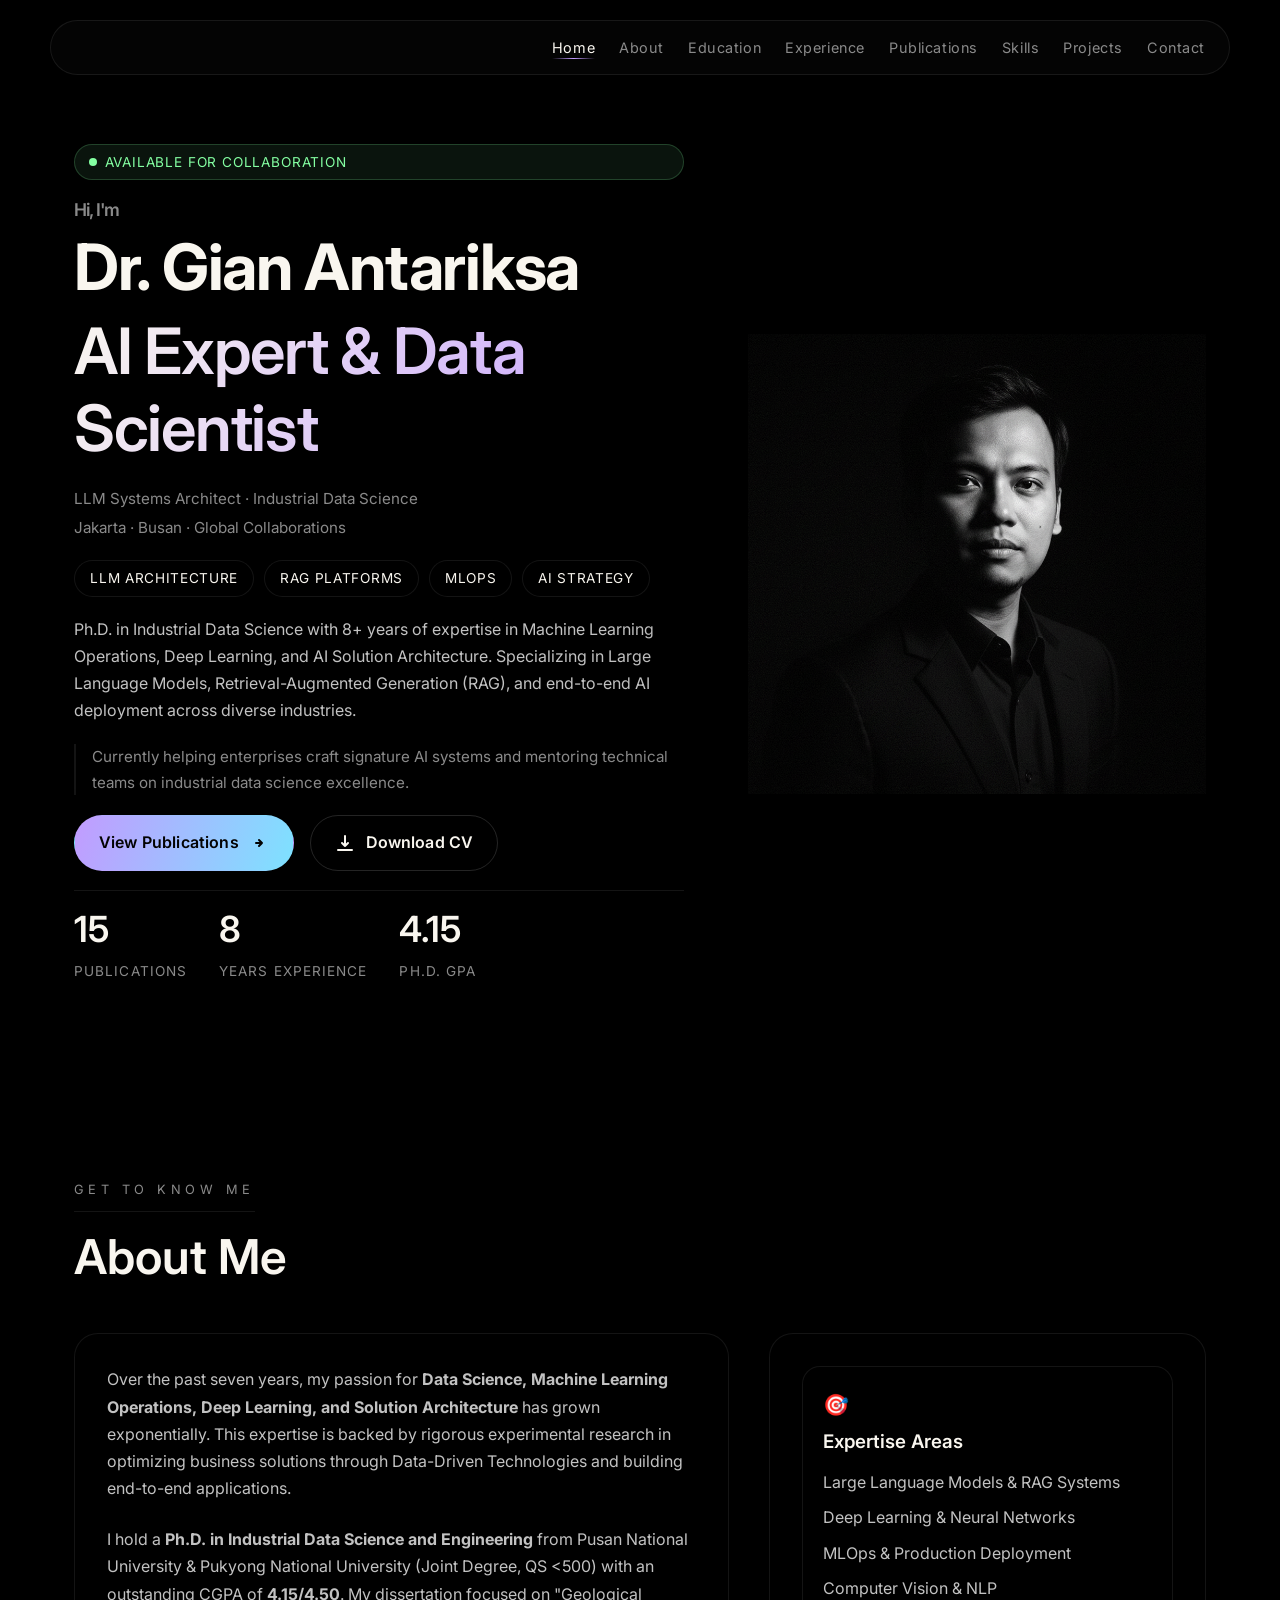
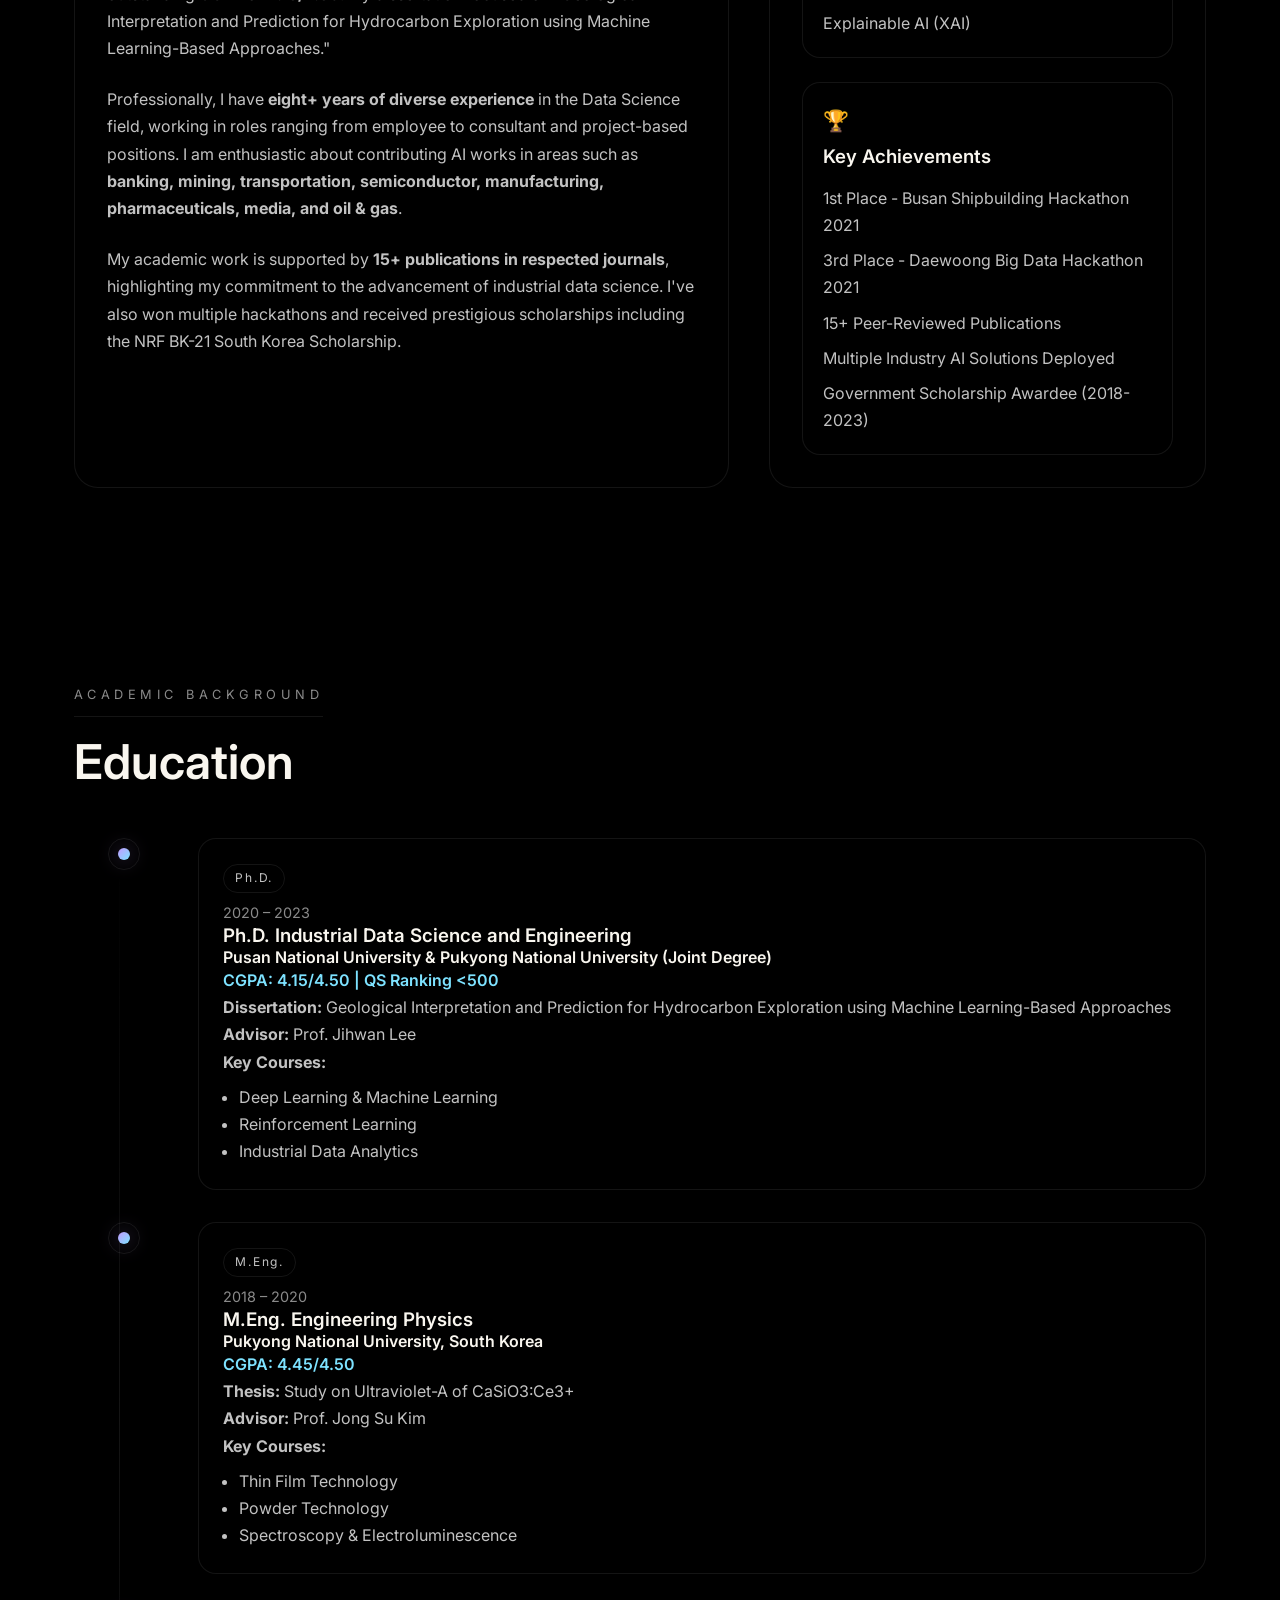
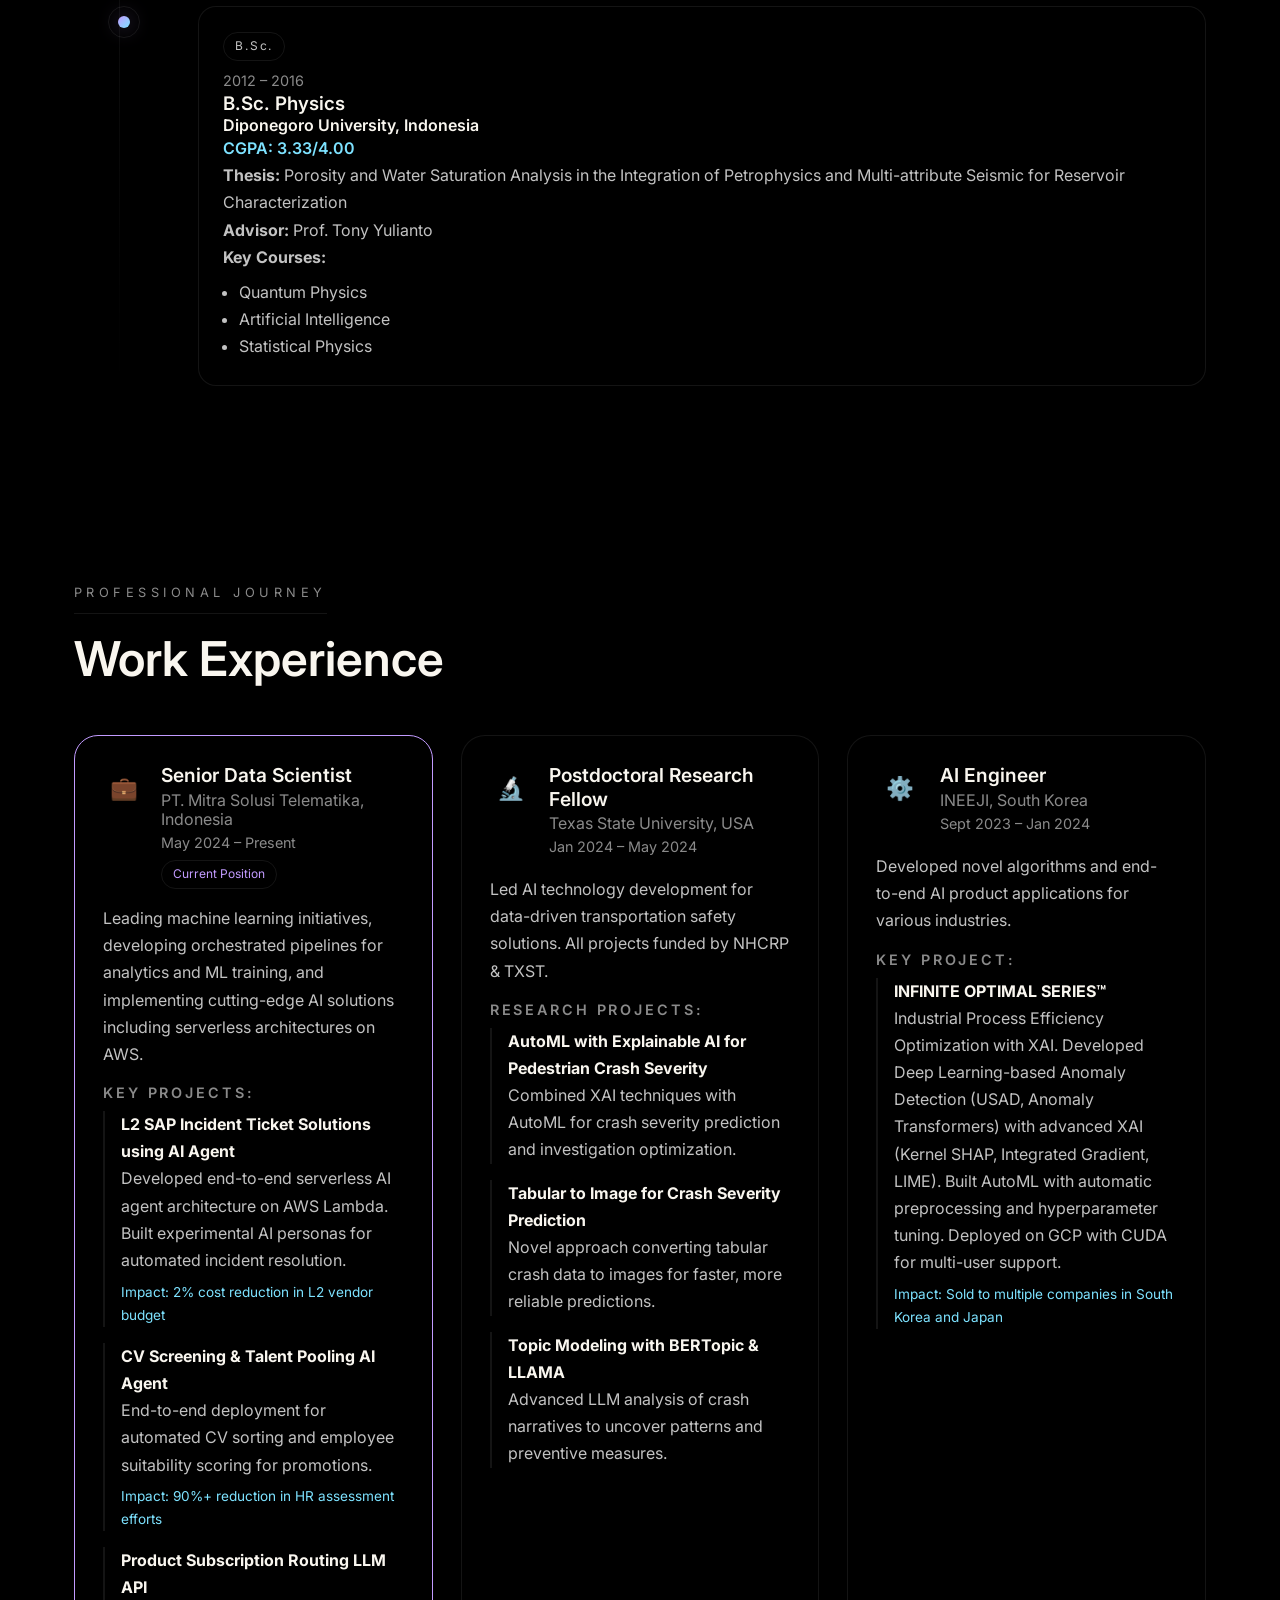
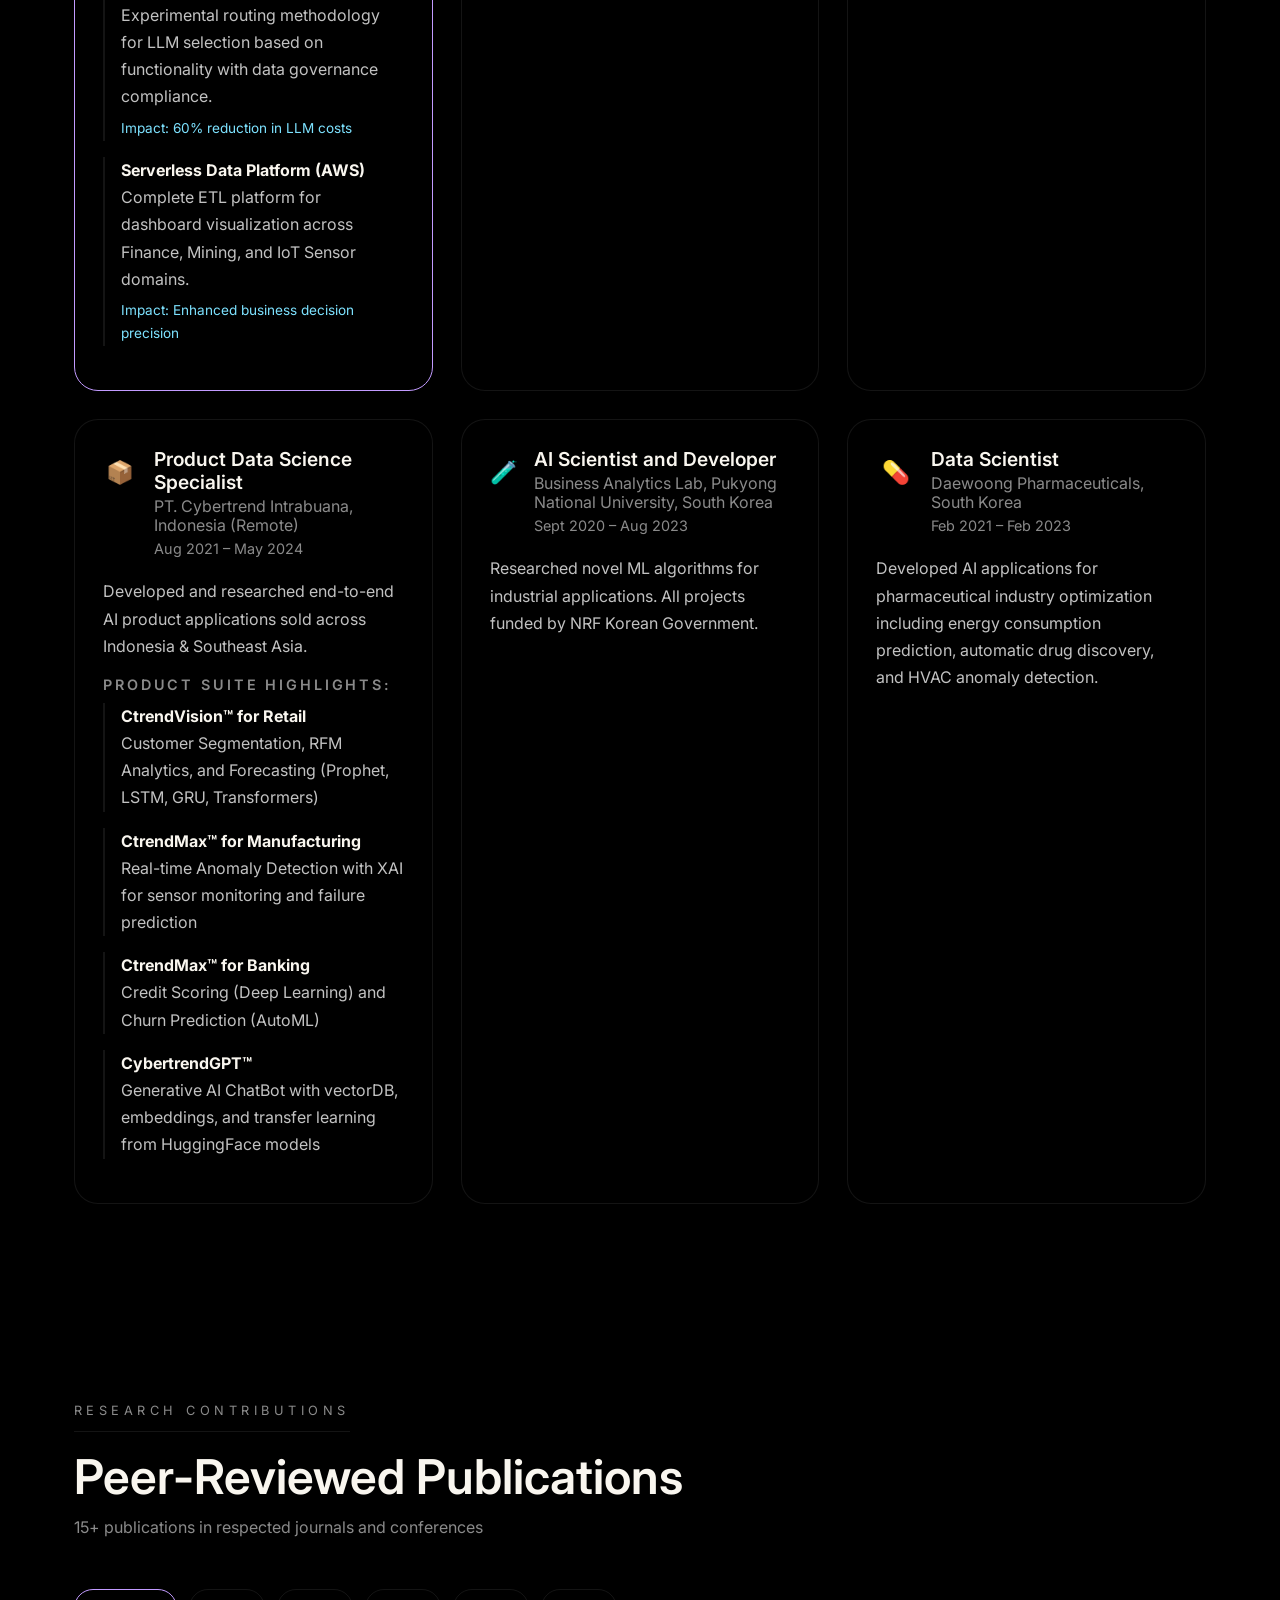
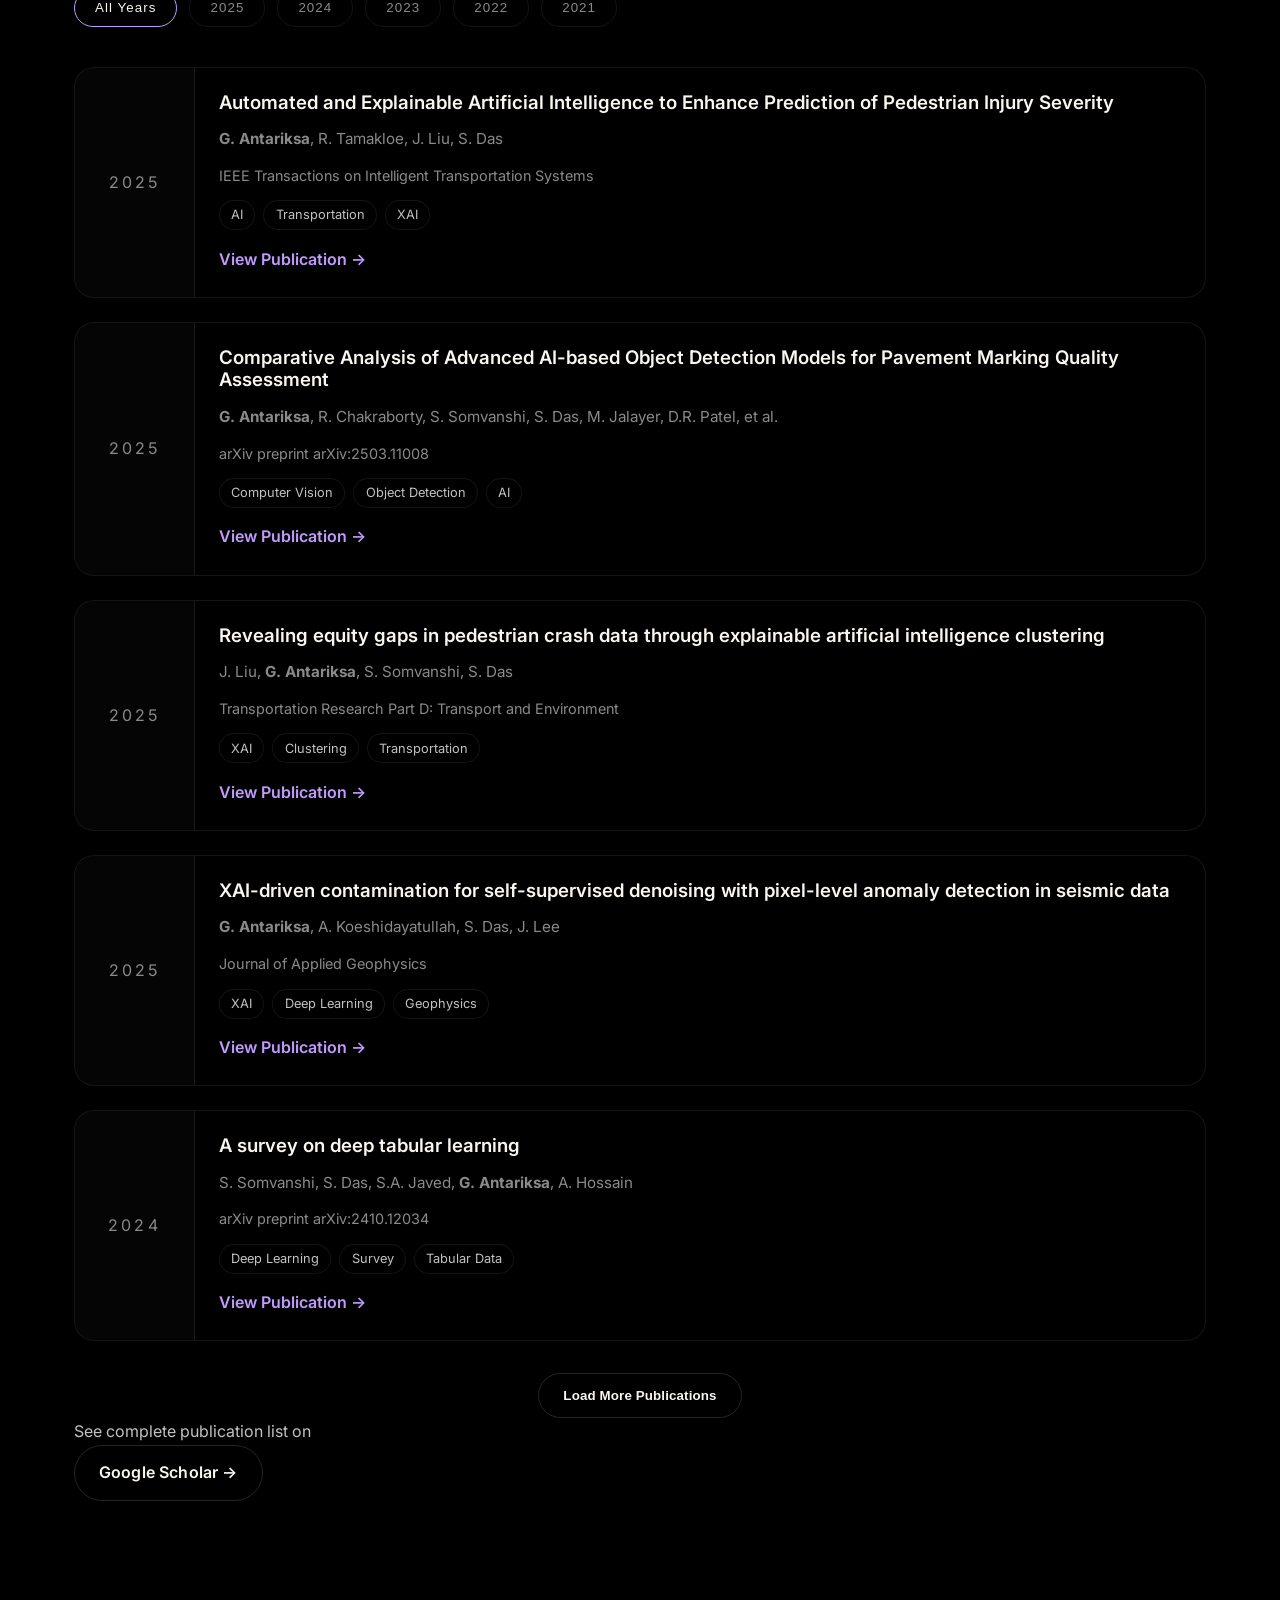
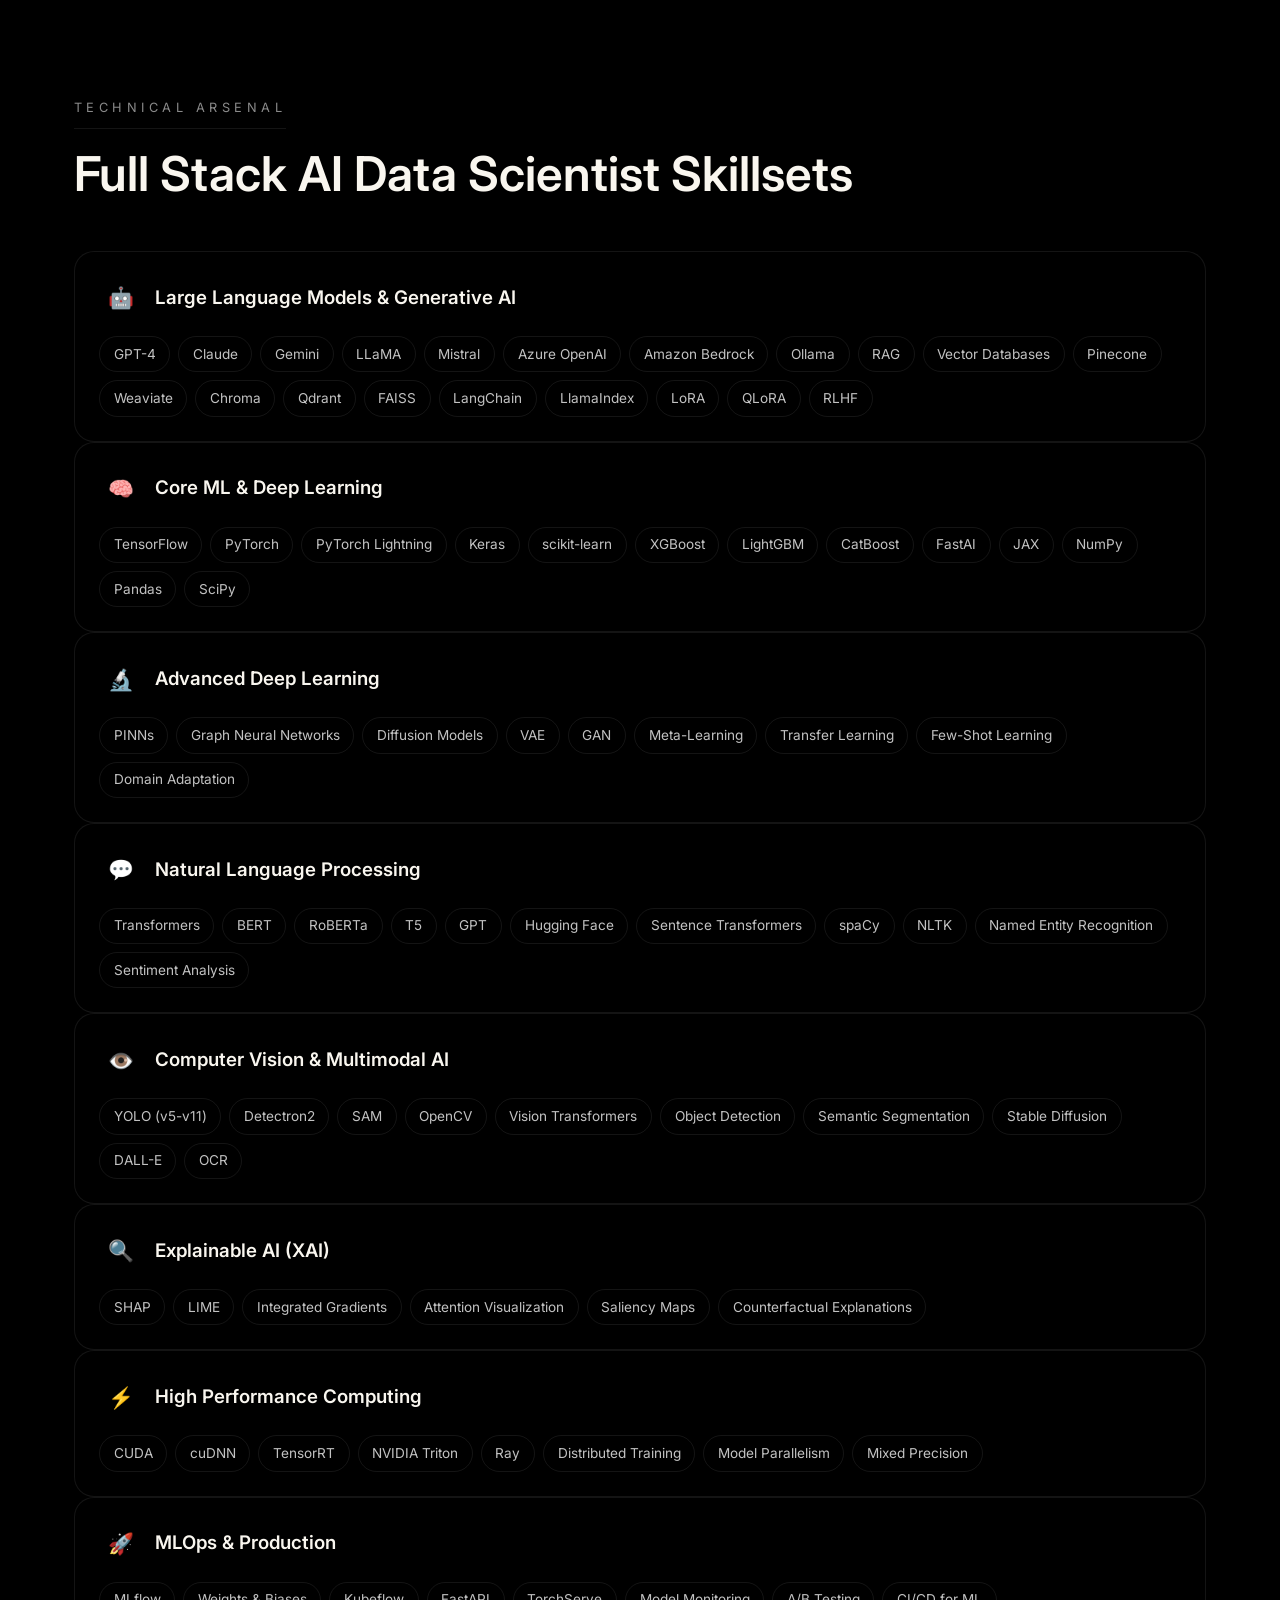
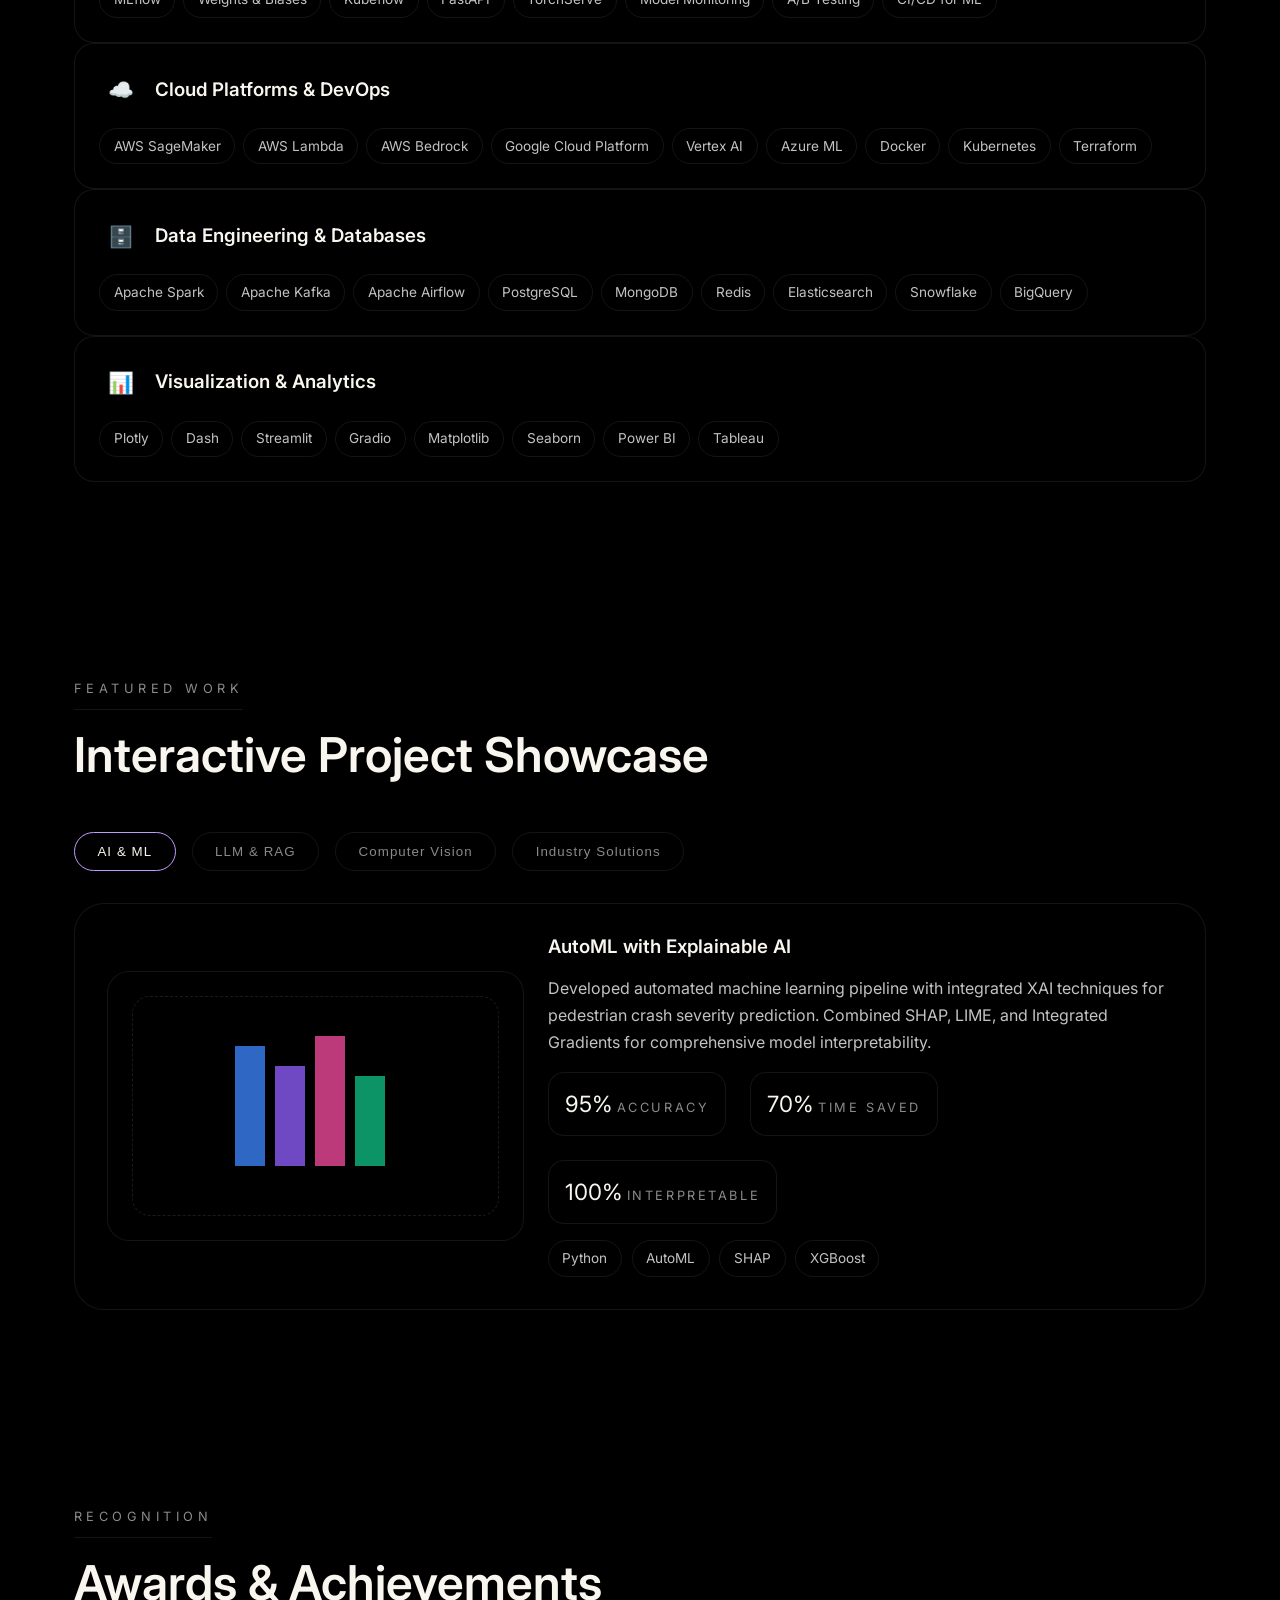
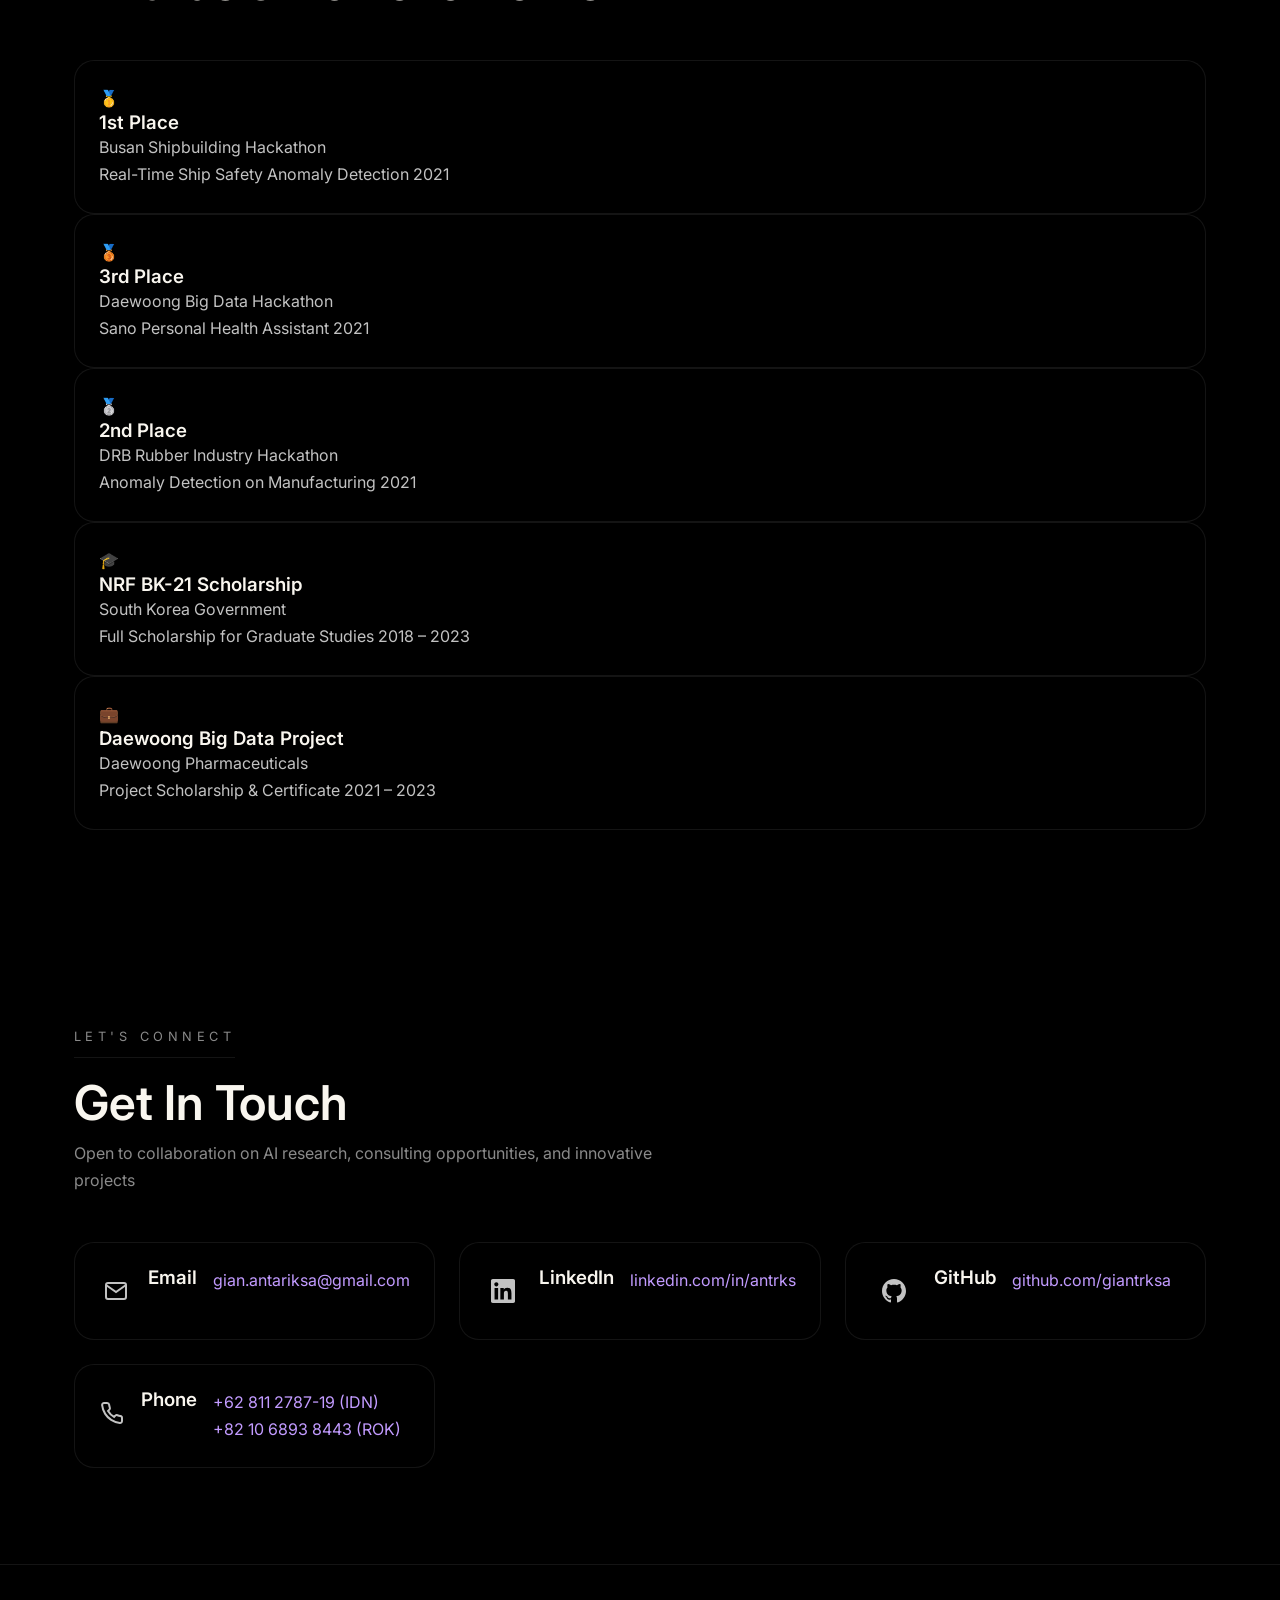
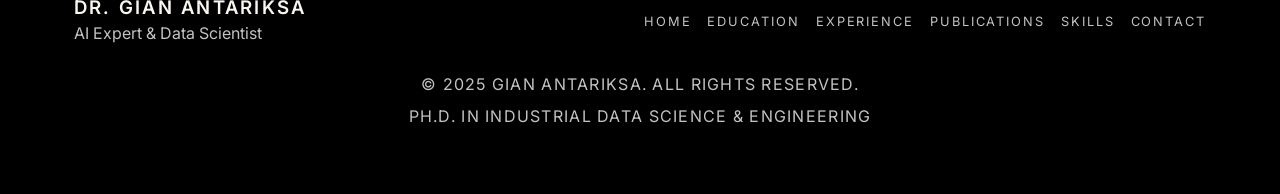
==== commit 0e49f0bd: "black theme update" ====
--- a/index.html
+++ b/index.html
@@ -17,8 +17,8 @@
     <nav class="navbar">
         <div class="container">
             <div class="nav-brand">
-                <span class="brand-name">Dr. Gian Antariksa</span>
-                <span class="brand-title">Ph.D.</span>
+                <!-- <span class="brand-name">Dr. Gian Antariksa</span>
+                <span class="brand-title">Ph.D.</span> -->
             </div>
             <ul class="nav-menu">
                 <li><a href="#home" class="nav-link">Home</a></li>
@@ -53,10 +53,23 @@
                         <span class="name">Dr. Gian Antariksa</span>
                         <span class="gradient-text">AI Expert & Data Scientist</span>
                     </h1>
+                    <div class="hero-meta">
+                        <div class="hero-role">LLM Systems Architect · Industrial Data Science</div>
+                        <div class="hero-location">Jakarta · Busan · Global Collaborations</div>
+                    </div>
+                    <div class="hero-tags">
+                        <span class="hero-pill">LLM Architecture</span>
+                        <span class="hero-pill">RAG Platforms</span>
+                        <span class="hero-pill">MLOps</span>
+                        <span class="hero-pill">AI Strategy</span>
+                    </div>
                     <p class="hero-description">
                         Ph.D. in Industrial Data Science with 8+ years of expertise in Machine Learning Operations,
                         Deep Learning, and AI Solution Architecture. Specializing in Large Language Models,
                         Retrieval-Augmented Generation (RAG), and end-to-end AI deployment across diverse industries.
+                    </p>
+                    <p class="hero-note">
+                        Currently helping enterprises craft signature AI systems and mentoring technical teams on industrial data science excellence.
                     </p>
                     <div class="hero-buttons">
                         <a href="#publications" class="btn btn-primary">
@@ -90,20 +103,9 @@
                 <div class="hero-image">
                     <div class="image-wrapper">
                         <div class="image-frame">
-                            <img src="assets/IMG_3288.jpeg" alt="Dr. Gian Antariksa">
-                        </div>
-                        <div class="floating-card card-1">
-                            <div class="card-icon">🤖</div>
-                            <div class="card-text">AI & ML Expert</div>
-                        </div>
-                        <div class="floating-card card-2">
-                            <div class="card-icon">📊</div>
-                            <div class="card-text">Data Science</div>
-                        </div>
-                        <div class="floating-card card-3">
-                            <div class="card-icon">🎓</div>
-                            <div class="card-text">Ph.D. Researcher</div>
-                        </div>
+                            <img src="assets/GIAN_VIEW_move.jpeg" alt="Dr. Gian Antariksa">
+                        </div>
+
                     </div>
                 </div>
             </div>
@@ -1203,4 +1205,4 @@
 
     <script src="script.js"></script>
 </body>
-</html>+</html>
--- a/styles.css
+++ b/styles.css
@@ -1,31 +1,31 @@
 /* ==========================================
-   MODERN AI EXPERT PORTFOLIO - CSS
+   BLACK MINIMALISM PORTFOLIO THEME
    Dr. Gian Antariksa
    ========================================== */
 
-/* CSS Variables */
 :root {
-    --primary-color: #3b82f6;
-    --secondary-color: #8b5cf6;
-    --accent-color: #ec4899;
-    --success-color: #10b981;
-    --dark-bg: #0f172a;
-    --darker-bg: #020617;
-    --card-bg: #1e293b;
-    --text-primary: #f1f5f9;
-    --text-secondary: #cbd5e1;
-    --text-muted: #94a3b8;
-    --border-color: #334155;
-    --gradient-1: linear-gradient(135deg, #3b82f6 0%, #8b5cf6 100%);
-    --gradient-2: linear-gradient(135deg, #ec4899 0%, #8b5cf6 100%);
-    --gradient-3: linear-gradient(135deg, #10b981 0%, #3b82f6 100%);
-    --shadow-sm: 0 2px 4px rgba(0, 0, 0, 0.1);
-    --shadow-md: 0 4px 6px rgba(0, 0, 0, 0.2);
-    --shadow-lg: 0 10px 25px rgba(0, 0, 0, 0.3);
-    --shadow-xl: 0 20px 40px rgba(0, 0, 0, 0.4);
-}
-
-/* Reset & Base */
+    --ink-900: #000000;
+    --ink-850: #000000;
+    --ink-800: #000000;
+    --ink-700: #000000;
+    --panel: #000000;
+    --panel-alt: #000000;
+    --panel-highlight: rgba(255, 255, 255, 0.03);
+    --border-soft: rgba(255, 255, 255, 0.08);
+    --border-strong: rgba(255, 255, 255, 0.14);
+    --text-strong: #f9f6ef;
+    --text-body: #c2c2c2;
+    --text-muted: #8a8a8a;
+    --accent-primary: #c29bff;
+    --accent-secondary: #7de2ff;
+    --accent-tertiary: #ff8a65;
+    --success: #84ffa2;
+    --shadow-soft: 0 12px 40px rgba(0, 0, 0, 0.45);
+    --shadow-medium: 0 25px 60px rgba(0, 0, 0, 0.55);
+    --max-width: 1180px;
+}
+
+/* RESET */
 * {
     margin: 0;
     padding: 0;
@@ -38,101 +38,163 @@
 
 body {
     font-family: 'Inter', -apple-system, BlinkMacSystemFont, sans-serif;
-    background: var(--darker-bg);
-    color: var(--text-primary);
-    line-height: 1.6;
-    overflow-x: hidden;
+    background: var(--ink-900);
+    color: var(--text-body);
+    line-height: 1.7;
+    min-height: 100vh;
+    position: relative;
+}
+
+body::before,
+body::after {
+    content: none;
+}
+
+img {
+    max-width: 100%;
+    display: block;
 }
 
 .container {
-    max-width: 1280px;
+    width: min(100%, var(--max-width));
     margin: 0 auto;
-    padding: 0 2rem;
-}
-
-/* Typography */
+    padding: 0 1.5rem;
+    position: relative;
+    z-index: 1;
+}
+
+section {
+    padding: 6rem 0;
+}
+
 h1, h2, h3, h4, h5, h6 {
-    font-weight: 700;
+    color: var(--text-strong);
+    font-weight: 600;
     line-height: 1.2;
-    color: var(--text-primary);
-}
-
-.gradient-text {
-    background: var(--gradient-1);
-    -webkit-background-clip: text;
-    -webkit-text-fill-color: transparent;
-    background-clip: text;
-}
-
-/* ==========================================
-   NAVIGATION
-   ========================================== */
+}
+
+p {
+    color: var(--text-body);
+}
+
+/* BUTTONS */
+.btn {
+    display: inline-flex;
+    align-items: center;
+    gap: 0.65rem;
+    padding: 0.85rem 1.5rem;
+    border-radius: 999px;
+    font-weight: 600;
+    text-decoration: none;
+    border: 1px solid transparent;
+    transition: all 0.3s ease;
+    letter-spacing: 0.01em;
+}
+
+.btn svg {
+    pointer-events: none;
+}
+
+.btn-primary {
+    background: linear-gradient(110deg, var(--accent-primary), var(--accent-secondary));
+    color: #030303;
+    box-shadow: var(--shadow-soft);
+}
+
+.btn-primary:hover {
+    transform: translateY(-2px);
+    box-shadow: var(--shadow-medium);
+}
+
+.btn-secondary {
+    border-color: var(--border-strong);
+    color: var(--text-strong);
+    background: transparent;
+}
+
+.btn-secondary:hover {
+    border-color: var(--accent-primary);
+    color: var(--accent-primary);
+}
+
+/* NAVBAR */
 .navbar {
     position: fixed;
-    top: 0;
-    width: 100%;
-    background: rgba(15, 23, 42, 0.8);
-    backdrop-filter: blur(10px);
+    top: 1.25rem;
+    left: 50%;
+    transform: translateX(-50%);
+    width: min(96%, var(--max-width));
+    background: rgba(5, 5, 5, 0.85);
+    border: 1px solid var(--border-soft);
+    border-radius: 999px;
+    box-shadow: var(--shadow-soft);
     z-index: 1000;
-    border-bottom: 1px solid var(--border-color);
+    transition: all 0.3s ease;
+    backdrop-filter: blur(16px);
 }
 
 .navbar .container {
     display: flex;
+    align-items: center;
     justify-content: space-between;
-    align-items: center;
-    padding: 1rem 2rem;
+    padding: 0.8rem 1.5rem;
 }
 
 .nav-brand {
     display: flex;
-    align-items: baseline;
-    gap: 0.5rem;
+    flex-direction: column;
+    line-height: 1.1;
 }
 
 .brand-name {
-    font-size: 1.25rem;
-    font-weight: 700;
-    color: var(--text-primary);
+    font-size: 1rem;
+    color: var(--text-strong);
+    text-transform: uppercase;
+    letter-spacing: 0.08em;
 }
 
 .brand-title {
-    font-size: 0.875rem;
-    color: var(--primary-color);
-    font-weight: 600;
+    font-size: 0.8rem;
+    color: var(--text-muted);
 }
 
 .nav-menu {
     display: flex;
     list-style: none;
-    gap: 2rem;
+    gap: 1.5rem;
 }
 
 .nav-link {
-    color: var(--text-secondary);
+    color: var(--text-muted);
     text-decoration: none;
-    font-weight: 500;
+    font-size: 0.9rem;
+    letter-spacing: 0.04em;
+    position: relative;
+    padding-bottom: 0.2rem;
     transition: color 0.3s ease;
-    position: relative;
 }
 
 .nav-link::after {
     content: '';
     position: absolute;
-    bottom: -4px;
     left: 0;
-    width: 0;
-    height: 2px;
-    background: var(--gradient-1);
-    transition: width 0.3s ease;
-}
-
-.nav-link:hover {
-    color: var(--primary-color);
-}
-
-.nav-link:hover::after {
+    bottom: 0;
     width: 100%;
+    height: 1px;
+    background: linear-gradient(90deg, transparent, var(--accent-primary), transparent);
+    transform: scaleX(0);
+    transform-origin: center;
+    transition: transform 0.3s ease;
+}
+
+.nav-link:hover,
+.nav-link.active {
+    color: var(--text-strong);
+}
+
+.nav-link:hover::after,
+.nav-link.active::after {
+    transform: scaleX(1);
 }
 
 .hamburger {
@@ -143,1317 +205,983 @@
 }
 
 .hamburger span {
-    width: 25px;
-    height: 3px;
-    background: var(--text-primary);
-    border-radius: 2px;
+    width: 24px;
+    height: 2px;
+    background: var(--text-strong);
     transition: all 0.3s ease;
 }
 
-/* ==========================================
-   HERO SECTION
-   ========================================== */
+/* HERO */
 .hero {
     min-height: 100vh;
     display: flex;
     align-items: center;
     position: relative;
-    padding-top: 5rem;
-    overflow: hidden;
+    padding: 9rem 0 6rem;
 }
 
 .hero-background {
     position: absolute;
     inset: 0;
-    background: radial-gradient(circle at 30% 50%, rgba(59, 130, 246, 0.1) 0%, transparent 50%),
-                radial-gradient(circle at 70% 30%, rgba(139, 92, 246, 0.1) 0%, transparent 50%);
+    background: #000;
+    z-index: 0;
 }
 
 .hero-content {
     display: grid;
-    grid-template-columns: 1fr 1fr;
+    grid-template-columns: 1.2fr 0.9fr;
+    align-items: center;
     gap: 4rem;
-    align-items: center;
     position: relative;
     z-index: 1;
+}
+
+.hero-text {
+    display: flex;
+    flex-direction: column;
+    gap: 1.2rem;
 }
 
 .hero-badge {
     display: inline-flex;
     align-items: center;
-    gap: 0.5rem;
-    background: rgba(16, 185, 129, 0.1);
-    color: var(--success-color);
-    padding: 0.5rem 1rem;
-    border-radius: 2rem;
-    font-size: 0.875rem;
-    font-weight: 500;
-    margin-bottom: 1.5rem;
-    border: 1px solid rgba(16, 185, 129, 0.2);
+    gap: 0.45rem;
+    background: rgba(132, 255, 162, 0.08);
+    border: 1px solid rgba(132, 255, 162, 0.2);
+    color: var(--success);
+    padding: 0.35rem 0.9rem;
+    border-radius: 999px;
+    font-size: 0.85rem;
+    letter-spacing: 0.06em;
+    text-transform: uppercase;
 }
 
 .badge-dot {
     width: 8px;
     height: 8px;
-    background: var(--success-color);
     border-radius: 50%;
-    animation: pulse 2s infinite;
-}
-
-@keyframes pulse {
-    0%, 100% { opacity: 1; }
-    50% { opacity: 0.5; }
+    background: var(--success);
+    display: inline-block;
+    animation: pulse 2.4s infinite;
 }
 
 .hero-title {
+    font-size: clamp(2.7rem, 5vw, 4.8rem);
+    letter-spacing: -0.02em;
     display: flex;
     flex-direction: column;
     gap: 0.5rem;
-    margin-bottom: 1.5rem;
-}
-
-.greeting {
-    font-size: 1.25rem;
-    color: var(--text-secondary);
-    font-weight: 500;
-}
-
-.name {
-    font-size: 3.5rem;
-    font-weight: 900;
-    color: var(--text-primary);
-}
-
-.hero-title .gradient-text {
-    font-size: 2.5rem;
-    font-weight: 800;
-}
-
-.hero-description {
-    font-size: 1.125rem;
-    color: var(--text-secondary);
-    margin-bottom: 2rem;
-    line-height: 1.8;
-}
-
-.hero-buttons {
-    display: flex;
-    gap: 1rem;
-    margin-bottom: 3rem;
-}
-
-.btn {
-    display: inline-flex;
-    align-items: center;
-    gap: 0.5rem;
-    padding: 0.875rem 1.75rem;
-    border-radius: 0.5rem;
-    font-weight: 600;
-    text-decoration: none;
-    transition: all 0.3s ease;
-    border: none;
-    cursor: pointer;
-    font-size: 1rem;
-}
-
-.btn-primary {
-    background: var(--gradient-1);
-    color: white;
-    box-shadow: 0 4px 12px rgba(59, 130, 246, 0.3);
-}
-
-.btn-primary:hover {
-    transform: translateY(-2px);
-    box-shadow: 0 6px 20px rgba(59, 130, 246, 0.4);
-}
-
-.btn-secondary {
-    background: rgba(59, 130, 246, 0.1);
-    color: var(--primary-color);
-    border: 1px solid rgba(59, 130, 246, 0.3);
-}
-
-.btn-secondary:hover {
-    background: rgba(59, 130, 246, 0.2);
-    border-color: var(--primary-color);
-}
-
-.hero-stats {
-    display: flex;
-    gap: 3rem;
-}
-
-.stat-item {
-    display: flex;
-    flex-direction: column;
-}
-
-.stat-number {
-    font-size: 2.5rem;
-    font-weight: 800;
-    background: var(--gradient-1);
+}
+
+.hero-title .greeting {
+    font-size: 1.1rem;
+    color: var(--text-muted);
+}
+
+.hero-title .name {
+    font-weight: 700;
+}
+
+.gradient-text {
+    color: var(--text-strong);
+    background: linear-gradient(120deg, var(--text-strong), var(--accent-primary));
     -webkit-background-clip: text;
     -webkit-text-fill-color: transparent;
-    background-clip: text;
+}
+
+.hero-meta {
+    display: flex;
+    flex-direction: column;
+    gap: 0.2rem;
+    color: var(--text-muted);
+    font-size: 0.95rem;
+}
+
+.hero-tags {
+    display: flex;
+    flex-wrap: wrap;
+    gap: 0.6rem;
+}
+
+.hero-pill {
+    padding: 0.35rem 0.95rem;
+    border-radius: 999px;
+    border: 1px solid var(--border-soft);
+    background: var(--panel);
+    font-size: 0.85rem;
+    color: var(--text-strong);
+    letter-spacing: 0.05em;
+    text-transform: uppercase;
+}
+
+.hero-description {
+    max-width: 620px;
+    font-size: 1rem;
+}
+
+.hero-note {
+    font-size: 0.95rem;
+    color: var(--text-muted);
+    border-left: 2px solid var(--border-soft);
+    padding-left: 1rem;
+}
+
+.hero-buttons {
+    display: flex;
+    flex-wrap: wrap;
+    gap: 1rem;
+}
+
+.hero-stats {
+    display: flex;
+    gap: 2rem;
+    padding-top: 0.5rem;
+    border-top: 1px solid var(--border-soft);
+}
+
+.stat-item {
+    display: flex;
+    flex-direction: column;
+}
+
+.stat-number {
+    font-size: 2.25rem;
+    color: var(--text-strong);
+    font-weight: 600;
 }
 
 .stat-label {
-    font-size: 0.875rem;
-    color: var(--text-muted);
+    font-size: 0.85rem;
+    color: var(--text-muted);
+    letter-spacing: 0.08em;
     text-transform: uppercase;
-    letter-spacing: 0.05em;
-}
-
-/* Hero Image */
+}
+
 .hero-image {
     position: relative;
+    isolation: isolate;
 }
 
 .image-wrapper {
     position: relative;
+    padding: 0;
+    border-radius: 0;
+    background: transparent;
+    border: none;
+    box-shadow: none;
+    z-index: 1;
 }
 
 .image-frame {
     position: relative;
-    border-radius: 2rem;
-    overflow: hidden;
-    box-shadow: var(--shadow-xl);
-    border: 2px solid var(--border-color);
-}
-
-.image-frame::before {
-    content: '';
-    position: absolute;
-    inset: 0;
-    background: var(--gradient-1);
-    opacity: 0.1;
-    z-index: 1;
+    overflow: visible;
+    background: transparent;
 }
 
 .image-frame img {
-    width: 100%;
+    width: clamp(320px, 100%, 520px);
     height: auto;
     display: block;
+    position: relative;
+    z-index: 1;
+    filter: contrast(1.04) saturate(1.05);
+    background: #010101;
+    box-shadow: 0 40px 120px rgba(0, 0, 0, 0.6);
 }
 
 .floating-card {
     position: absolute;
-    background: var(--card-bg);
-    padding: 0.75rem 1.25rem;
-    border-radius: 0.75rem;
+    background: rgba(8, 8, 8, 0.9);
+    border: 1px solid var(--border-strong);
+    border-radius: 16px;
+    padding: 0.9rem 1.1rem;
+    box-shadow: var(--shadow-soft);
     display: flex;
     align-items: center;
-    gap: 0.5rem;
-    box-shadow: var(--shadow-lg);
-    border: 1px solid var(--border-color);
-    animation: float 3s ease-in-out infinite;
-}
-
-.card-1 {
-    top: 10%;
-    right: -10%;
-    animation-delay: 0s;
-}
-
-.card-2 {
-    bottom: 30%;
-    left: -10%;
-    animation-delay: 1s;
-}
-
-.card-3 {
-    bottom: 10%;
-    right: -5%;
-    animation-delay: 2s;
-}
-
-@keyframes float {
-    0%, 100% { transform: translateY(0); }
-    50% { transform: translateY(-10px); }
-}
-
-.card-icon {
-    font-size: 1.5rem;
-}
-
-.card-text {
-    font-size: 0.875rem;
-    font-weight: 600;
-    color: var(--text-primary);
-}
-
-/* ==========================================
-   SECTIONS
-   ========================================== */
-section {
-    padding: 6rem 0;
-}
-
+    gap: 0.6rem;
+    font-size: 0.9rem;
+    color: var(--text-strong);
+}
+
+.floating-card .card-icon {
+    font-size: 1.1rem;
+}
+
+.floating-card .card-text {
+    font-size: 0.85rem;
+    letter-spacing: 0.05em;
+    text-transform: uppercase;
+}
+
+.card-1 { top: 12%; left: -5%; }
+.card-2 { bottom: 18%; right: -6%; }
+.card-3 { bottom: -8%; left: 10%; }
+
+/* SECTION HEADER */
 .section-header {
-    text-align: center;
-    margin-bottom: 4rem;
+    text-align: left;
+    margin-bottom: 3rem;
 }
 
 .section-label {
-    display: inline-block;
-    font-size: 0.875rem;
-    font-weight: 600;
-    color: var(--primary-color);
+    display: inline-flex;
+    font-size: 0.8rem;
     text-transform: uppercase;
-    letter-spacing: 0.1em;
-    margin-bottom: 0.5rem;
+    letter-spacing: 0.35em;
+    color: var(--text-muted);
+    border-bottom: 1px solid var(--border-soft);
+    padding-bottom: 0.6rem;
 }
 
 .section-title {
-    font-size: 2.5rem;
-    margin-bottom: 1rem;
+    font-size: clamp(2rem, 4vw, 3rem);
+    margin-top: 1rem;
 }
 
 .section-description {
-    font-size: 1.125rem;
-    color: var(--text-secondary);
+    color: var(--text-muted);
     max-width: 600px;
-    margin: 0 auto;
-}
-
-/* ==========================================
-   ABOUT SECTION
-   ========================================== */
-.about {
-    background: var(--dark-bg);
-}
-
+    margin-top: 0.5rem;
+}
+
+/* ABOUT */
 .about-content {
-    max-width: 900px;
-    margin: 0 auto;
-}
-
-.about-main {
-    margin-bottom: 3rem;
-}
-
-.lead {
-    font-size: 1.25rem;
-    color: var(--text-secondary);
-    margin-bottom: 1.5rem;
-    line-height: 1.8;
-}
-
-.about-main p {
-    font-size: 1.0625rem;
-    color: var(--text-secondary);
-    margin-bottom: 1.5rem;
-    line-height: 1.8;
-}
-
+    display: grid;
+    grid-template-columns: 1.2fr 0.8fr;
+    gap: 2.5rem;
+}
+
+.about-main,
 .about-highlights {
-    display: grid;
-    grid-template-columns: repeat(auto-fit, minmax(300px, 1fr));
-    gap: 2rem;
-    margin-top: 3rem;
+    background: var(--panel);
+    border: 1px solid var(--border-soft);
+    border-radius: 24px;
+    padding: 2rem;
+}
+
+.about-main p + p {
+    margin-top: 1.5rem;
+}
+
+.about-highlights {
+    display: grid;
+    gap: 1.5rem;
 }
 
 .highlight-card {
-    background: var(--card-bg);
-    padding: 2rem;
-    border-radius: 1rem;
-    border: 1px solid var(--border-color);
-    transition: all 0.3s ease;
-}
-
-.highlight-card:hover {
-    transform: translateY(-5px);
-    border-color: var(--primary-color);
-    box-shadow: var(--shadow-lg);
+    border: 1px solid var(--border-soft);
+    border-radius: 18px;
+    padding: 1.25rem;
+    background: var(--panel-alt);
 }
 
 .highlight-icon {
-    font-size: 2.5rem;
-    margin-bottom: 1rem;
+    font-size: 1.3rem;
 }
 
 .highlight-card h3 {
-    font-size: 1.25rem;
-    margin-bottom: 1rem;
-    color: var(--text-primary);
+    margin: 0.5rem 0 1rem;
 }
 
 .highlight-card ul {
     list-style: none;
-    padding: 0;
-}
-
-.highlight-card li {
-    color: var(--text-secondary);
-    margin-bottom: 0.5rem;
-    padding-left: 1.5rem;
+    display: grid;
+    gap: 0.5rem;
+    color: var(--text-body);
+}
+
+/* EDUCATION TIMELINE */
+.timeline {
+    display: flex;
+    flex-direction: column;
+    gap: 2rem;
+}
+
+.timeline-item {
+    display: grid;
+    grid-template-columns: 80px 1fr;
+    gap: 1.5rem;
+    align-items: start;
+}
+
+.timeline-marker {
     position: relative;
-}
-
-.highlight-card li::before {
-    content: '→';
+    width: 60px;
+}
+
+.marker-ring,
+.marker-dot {
     position: absolute;
-    left: 0;
-    color: var(--primary-color);
-}
-
-/* ==========================================
-   TIMELINE (Education & Experience)
-   ========================================== */
-.timeline {
-    position: relative;
-    max-width: 900px;
-    margin: 0 auto;
+    left: 50%;
+    transform: translateX(-50%);
+    border-radius: 999px;
+}
+
+.marker-ring {
+    width: 32px;
+    height: 32px;
+    border: 1px solid var(--border-soft);
+}
+
+.marker-dot {
+    width: 12px;
+    height: 12px;
+    top: 10px;
+    background: linear-gradient(135deg, var(--accent-primary), var(--accent-secondary));
+    box-shadow: 0 0 20px rgba(194, 155, 255, 0.4);
 }
 
 .timeline::before {
     content: '';
     position: absolute;
-    left: 0;
+    left: 45px;
+    width: 1px;
     top: 0;
     bottom: 0;
-    width: 2px;
-    background: var(--gradient-1);
-}
-
-.timeline-item {
+    background: linear-gradient(180deg, transparent, var(--border-soft), transparent);
+}
+
+.timeline {
     position: relative;
-    padding-left: 3rem;
-    padding-bottom: 3rem;
-}
-
-.timeline-marker {
-    position: absolute;
-    left: 0;
-    top: 0;
-    width: 2px;
-    height: 100%;
-}
-
-.marker-ring {
-    position: absolute;
-    left: 50%;
-    top: 0;
-    width: 20px;
-    height: 20px;
-    transform: translateX(-50%);
-    border: 2px solid var(--primary-color);
-    border-radius: 50%;
-    background: var(--dark-bg);
-}
-
-.marker-dot {
-    position: absolute;
-    left: 50%;
-    top: 5px;
-    width: 10px;
-    height: 10px;
-    transform: translateX(-50%);
-    background: var(--primary-color);
-    border-radius: 50%;
+    padding-left: 20px;
 }
 
 .timeline-content {
-    background: var(--card-bg);
-    padding: 2rem;
-    border-radius: 1rem;
-    border: 1px solid var(--border-color);
-    transition: all 0.3s ease;
-}
-
-.timeline-content:hover {
-    transform: translateX(5px);
-    border-color: var(--primary-color);
-    box-shadow: var(--shadow-lg);
+    background: var(--panel);
+    border: 1px solid var(--border-soft);
+    border-radius: 18px;
+    padding: 1.5rem;
 }
 
 .timeline-badge {
-    display: inline-block;
-    padding: 0.25rem 0.75rem;
-    border-radius: 0.25rem;
+    display: inline-flex;
+    padding: 0.2rem 0.7rem;
+    border-radius: 999px;
+    border: 1px solid var(--border-soft);
     font-size: 0.75rem;
-    font-weight: 700;
+    letter-spacing: 0.15em;
+}
+
+.timeline-period {
+    color: var(--text-muted);
+    font-size: 0.9rem;
+    margin-top: 0.5rem;
+}
+
+.timeline-details ul {
+    margin-top: 0.5rem;
+    padding-left: 1rem;
+    color: var(--text-body);
+}
+
+.gpa {
+    color: var(--accent-secondary);
+    font-weight: 600;
+}
+
+/* EXPERIENCE */
+.experience-grid {
+    display: grid;
+    grid-template-columns: repeat(auto-fit, minmax(320px, 1fr));
+    gap: 1.75rem;
+}
+
+.experience-card {
+    background: var(--panel);
+    border: 1px solid var(--border-soft);
+    border-radius: 24px;
+    padding: 1.75rem;
+    display: flex;
+    flex-direction: column;
+    gap: 1rem;
+}
+
+.experience-card.current {
+    border-color: var(--accent-primary);
+    background: #000;
+    box-shadow: var(--shadow-soft);
+}
+
+.exp-header {
+    display: flex;
+    gap: 1rem;
+}
+
+.exp-icon {
+    width: 48px;
+    height: 48px;
+    border-radius: 14px;
+    background: var(--panel-alt);
+    display: grid;
+    place-items: center;
+    font-size: 1.4rem;
+}
+
+.exp-meta h3 {
+    font-size: 1.2rem;
+}
+
+.exp-meta h4 {
+    color: var(--text-muted);
+    margin-top: 0.2rem;
+    font-weight: 400;
+}
+
+.exp-period {
+    font-size: 0.9rem;
+    color: var(--text-muted);
+}
+
+.exp-badge {
+    display: inline-flex;
+    padding: 0.2rem 0.7rem;
+    border-radius: 999px;
+    border: 1px solid var(--border-soft);
+    font-size: 0.75rem;
+    margin-top: 0.25rem;
+    color: var(--accent-primary);
+}
+
+.exp-summary {
+    color: var(--text-body);
+}
+
+.exp-projects h5 {
+    font-size: 0.9rem;
     text-transform: uppercase;
-    margin-bottom: 0.5rem;
-}
-
-.timeline-badge.phd {
-    background: rgba(236, 72, 153, 0.2);
-    color: var(--accent-color);
-}
-
-.timeline-badge.masters {
-    background: rgba(139, 92, 246, 0.2);
-    color: var(--secondary-color);
-}
-
-.timeline-badge.bachelors {
-    background: rgba(59, 130, 246, 0.2);
-    color: var(--primary-color);
-}
-
-.timeline-period {
-    font-size: 0.875rem;
-    color: var(--text-muted);
-    margin-bottom: 0.5rem;
-}
-
-.timeline-content h3 {
-    font-size: 1.5rem;
-    margin-bottom: 0.25rem;
-}
-
-.timeline-content h4 {
-    font-size: 1.125rem;
-    color: var(--text-secondary);
-    font-weight: 500;
-    margin-bottom: 0.75rem;
-}
-
-.gpa {
-    font-weight: 600;
-    color: var(--primary-color);
+    letter-spacing: 0.2em;
+    color: var(--text-muted);
+    margin-bottom: 0.6rem;
+}
+
+.project-item {
+    border-left: 2px solid var(--border-soft);
+    padding-left: 1rem;
     margin-bottom: 1rem;
-    display: block;
-}
-
-.timeline-details {
-    margin-top: 1rem;
-}
-
-.timeline-details p {
-    color: var(--text-secondary);
-    margin-bottom: 0.5rem;
-}
-
-.timeline-details ul {
-    list-style: none;
-    padding: 0;
-    margin-top: 0.5rem;
-}
-
-.timeline-details li {
-    color: var(--text-secondary);
-    margin-bottom: 0.5rem;
-    padding-left: 1.5rem;
-    position: relative;
-}
-
-.timeline-details li::before {
-    content: '•';
-    position: absolute;
-    left: 0;
-    color: var(--primary-color);
-    font-weight: bold;
-}
-
-/* ==========================================
-   EXPERIENCE SECTION
-   ========================================== */
-.experience {
-    background: var(--dark-bg);
-}
-
-.experience-grid {
-    display: grid;
-    gap: 2rem;
-    max-width: 1000px;
-    margin: 0 auto;
-}
-
-.experience-card {
-    background: var(--card-bg);
-    padding: 2rem;
-    border-radius: 1rem;
-    border: 1px solid var(--border-color);
-    transition: all 0.3s ease;
-}
-
-.experience-card.current {
-    border-color: var(--success-color);
-    background: linear-gradient(135deg, rgba(16, 185, 129, 0.05) 0%, var(--card-bg) 50%);
-}
-
-.experience-card:hover {
-    transform: translateY(-5px);
-    box-shadow: var(--shadow-lg);
-}
-
-.exp-header {
-    display: flex;
-    gap: 1.5rem;
-    margin-bottom: 1.5rem;
-}
-
-.exp-icon {
-    font-size: 2.5rem;
-    flex-shrink: 0;
-}
-
-.exp-meta {
-    flex: 1;
-}
-
-.exp-meta h3 {
-    font-size: 1.5rem;
-    margin-bottom: 0.25rem;
-}
-
-.exp-meta h4 {
-    font-size: 1.125rem;
-    color: var(--text-secondary);
-    font-weight: 500;
-    margin-bottom: 0.5rem;
-}
-
-.exp-period {
-    font-size: 0.875rem;
-    color: var(--text-muted);
-    display: block;
-    margin-bottom: 0.5rem;
-}
-
-.exp-badge {
-    display: inline-block;
-    padding: 0.25rem 0.75rem;
-    background: rgba(16, 185, 129, 0.2);
-    color: var(--success-color);
-    border-radius: 0.25rem;
-    font-size: 0.75rem;
-    font-weight: 600;
-    text-transform: uppercase;
-}
-
-.exp-summary {
-    color: var(--text-secondary);
-    margin-bottom: 1.5rem;
-    line-height: 1.7;
-}
-
-.exp-projects h5 {
-    font-size: 1rem;
-    color: var(--primary-color);
-    margin-bottom: 1rem;
-}
-
-.project-item {
-    background: rgba(59, 130, 246, 0.05);
-    padding: 1rem;
-    border-radius: 0.5rem;
-    margin-bottom: 1rem;
-    border-left: 3px solid var(--primary-color);
 }
 
 .project-item strong {
-    display: block;
-    color: var(--text-primary);
-    margin-bottom: 0.5rem;
-}
-
-.project-item p {
-    color: var(--text-secondary);
-    font-size: 0.9375rem;
-    margin-bottom: 0.5rem;
+    color: var(--text-strong);
 }
 
 .impact {
-    display: inline-block;
-    font-size: 0.875rem;
-    color: var(--success-color);
-    font-weight: 600;
-    margin-top: 0.5rem;
-}
-
-/* ==========================================
-   PUBLICATIONS SECTION
-   ========================================== */
-.publications {
-    background: var(--darker-bg);
-}
-
+    display: inline-flex;
+    margin-top: 0.4rem;
+    font-size: 0.85rem;
+    color: var(--accent-secondary);
+}
+
+/* PUBLICATIONS */
 .publications-filter {
-    display: flex;
-    justify-content: center;
-    gap: 1rem;
-    margin-bottom: 3rem;
-    flex-wrap: wrap;
-}
-
-.filter-btn {
-    padding: 0.5rem 1.5rem;
-    background: var(--card-bg);
-    color: var(--text-secondary);
-    border: 1px solid var(--border-color);
-    border-radius: 0.5rem;
-    cursor: pointer;
-    font-weight: 500;
-    transition: all 0.3s ease;
-}
-
-.filter-btn:hover,
-.filter-btn.active {
-    background: var(--primary-color);
-    color: white;
-    border-color: var(--primary-color);
-}
-
-.publications-list {
-    max-width: 1000px;
-    margin: 0 auto;
-    display: grid;
-    gap: 1.5rem;
-}
-
-.publication-card {
-    display: grid;
-    grid-template-columns: auto 1fr;
-    gap: 2rem;
-    background: var(--card-bg);
-    padding: 2rem;
-    border-radius: 1rem;
-    border: 1px solid var(--border-color);
-    transition: all 0.3s ease;
-}
-
-.publication-card:hover {
-    transform: translateY(-3px);
-    border-color: var(--primary-color);
-    box-shadow: var(--shadow-lg);
-}
-
-.pub-year {
-    font-size: 1.5rem;
-    font-weight: 800;
-    color: var(--primary-color);
-    padding: 0.5rem 1rem;
-    background: rgba(59, 130, 246, 0.1);
-    border-radius: 0.5rem;
-    height: fit-content;
-}
-
-.pub-content h3 {
-    font-size: 1.125rem;
-    margin-bottom: 0.75rem;
-    color: var(--text-primary);
-    line-height: 1.4;
-}
-
-.pub-authors {
-    font-size: 0.9375rem;
-    color: var(--text-secondary);
-    margin-bottom: 0.5rem;
-}
-
-.pub-venue {
-    font-size: 0.9375rem;
-    color: var(--text-muted);
-    font-style: italic;
-    margin-bottom: 1rem;
-}
-
-.pub-tags {
-    display: flex;
-    gap: 0.5rem;
-    flex-wrap: wrap;
-    margin-bottom: 1rem;
-}
-
-.tag {
-    padding: 0.25rem 0.75rem;
-    background: rgba(59, 130, 246, 0.1);
-    color: var(--primary-color);
-    border-radius: 0.25rem;
-    font-size: 0.75rem;
-    font-weight: 500;
-}
-
-.pub-link {
-    color: var(--primary-color);
-    text-decoration: none;
-    font-weight: 600;
-    font-size: 0.875rem;
-    transition: color 0.3s ease;
-}
-
-.pub-link:hover {
-    color: var(--secondary-color);
-}
-
-.publications-cta {
-    text-align: center;
-    margin-top: 3rem;
-}
-
-.publications-cta p {
-    color: var(--text-secondary);
-    margin-bottom: 1rem;
-}
-
-/* ==========================================
-   SKILLS SECTION
-   ========================================== */
-.skills {
-    background: var(--dark-bg);
-}
-
-.skills-showcase {
-    display: grid;
-    grid-template-columns: repeat(auto-fit, minmax(350px, 1fr));
-    gap: 2rem;
-}
-
-.skill-category-card {
-    background: var(--card-bg);
-    padding: 2rem;
-    border-radius: 1rem;
-    border: 1px solid var(--border-color);
-    transition: all 0.3s ease;
-}
-
-.skill-category-card:hover {
-    transform: translateY(-5px);
-    border-color: var(--primary-color);
-    box-shadow: var(--shadow-lg);
-}
-
-.skill-cat-header {
-    display: flex;
-    align-items: center;
-    gap: 1rem;
-    margin-bottom: 1.5rem;
-}
-
-.skill-cat-icon {
-    font-size: 2rem;
-}
-
-.skill-cat-header h3 {
-    font-size: 1.25rem;
-    color: var(--text-primary);
-}
-
-.skill-tags-grid {
     display: flex;
     flex-wrap: wrap;
     gap: 0.75rem;
+    margin-bottom: 2.5rem;
+}
+
+.filter-btn {
+    border: 1px solid var(--border-soft);
+    background: transparent;
+    color: var(--text-muted);
+    padding: 0.65rem 1.25rem;
+    border-radius: 999px;
+    cursor: pointer;
+    letter-spacing: 0.08em;
+    transition: all 0.3s ease;
+}
+
+.filter-btn.active,
+.filter-btn:hover {
+    border-color: var(--accent-primary);
+    color: var(--text-strong);
+}
+
+.publications-list {
+    display: flex;
+    flex-direction: column;
+    gap: 1.5rem;
+}
+
+.publication-card {
+    display: grid;
+    grid-template-columns: minmax(80px, 120px) 1fr;
+    align-items: stretch;
+    border: 1px solid var(--border-soft);
+    border-radius: 20px;
+    background: var(--panel);
+    overflow: hidden;
+}
+
+.pub-year {
+    display: grid;
+    place-items: center;
+    background: rgba(255, 255, 255, 0.02);
+    font-size: 1rem;
+    letter-spacing: 0.2em;
+    color: var(--text-muted);
+    border-right: 1px solid var(--border-soft);
+}
+
+.pub-content {
+    padding: 1.5rem;
+    display: flex;
+    flex-direction: column;
+    gap: 0.75rem;
+}
+
+.pub-authors {
+    color: var(--text-muted);
+    font-size: 0.95rem;
+}
+
+.pub-venue {
+    font-size: 0.9rem;
+    color: var(--text-muted);
+}
+
+.pub-tags {
+    display: flex;
+    flex-wrap: wrap;
+    gap: 0.5rem;
+}
+
+.tag {
+    display: inline-flex;
+    padding: 0.2rem 0.7rem;
+    border-radius: 999px;
+    background: var(--panel-alt);
+    border: 1px solid var(--border-soft);
+    font-size: 0.8rem;
+}
+
+.pub-link {
+    color: var(--accent-primary);
+    font-weight: 600;
+    text-decoration: none;
+    margin-top: 0.2rem;
+}
+
+/* SKILLS */
+.skill-grid {
+    display: grid;
+    grid-template-columns: repeat(auto-fit, minmax(260px, 1fr));
+    gap: 1.5rem;
+}
+
+.skill-category-card {
+    border: 1px solid var(--border-soft);
+    border-radius: 20px;
+    padding: 1.5rem;
+    background: var(--panel);
+}
+
+.skill-cat-header {
+    display: flex;
+    align-items: center;
+    gap: 0.75rem;
+    margin-bottom: 1rem;
+}
+
+.skill-cat-icon {
+    width: 44px;
+    height: 44px;
+    border-radius: 12px;
+    background: var(--panel-alt);
+    display: grid;
+    place-items: center;
+    font-size: 1.3rem;
+}
+
+.skill-tags-grid {
+    display: flex;
+    flex-wrap: wrap;
+    gap: 0.5rem;
 }
 
 .skill-tag {
-    padding: 0.5rem 1rem;
-    background: rgba(59, 130, 246, 0.1);
-    color: var(--text-secondary);
-    border-radius: 0.5rem;
-    font-size: 0.875rem;
-    font-weight: 500;
-    border: 1px solid rgba(59, 130, 246, 0.2);
+    border: 1px solid var(--border-soft);
+    border-radius: 999px;
+    padding: 0.35rem 0.85rem;
+    font-size: 0.85rem;
+    color: var(--text-body);
+}
+
+/* PROJECTS */
+.projects-tabs {
+    display: flex;
+    flex-wrap: wrap;
+    gap: 1rem;
+    margin-bottom: 2rem;
+}
+
+.tab-btn {
+    border: 1px solid var(--border-soft);
+    border-radius: 999px;
+    padding: 0.7rem 1.4rem;
+    background: transparent;
+    color: var(--text-muted);
+    letter-spacing: 0.08em;
+    cursor: pointer;
     transition: all 0.3s ease;
 }
 
-.skill-tag:hover {
-    background: rgba(59, 130, 246, 0.2);
-    color: var(--primary-color);
-    border-color: var(--primary-color);
-    transform: translateY(-2px);
-}
-
-/* ==========================================
-   PROJECTS INTERACTIVE
-   ========================================== */
-.projects-interactive {
-    background: var(--darker-bg);
-}
-
-.projects-tabs {
-    display: flex;
-    justify-content: center;
-    gap: 1rem;
-    margin-bottom: 3rem;
-    flex-wrap: wrap;
-}
-
-.tab-btn {
-    padding: 0.75rem 1.5rem;
-    background: var(--card-bg);
-    color: var(--text-secondary);
-    border: 1px solid var(--border-color);
-    border-radius: 0.5rem;
-    cursor: pointer;
-    font-weight: 600;
-    transition: all 0.3s ease;
-}
-
-.tab-btn:hover,
-.tab-btn.active {
-    background: var(--gradient-1);
-    color: white;
-    border-color: transparent;
+.tab-btn.active,
+.tab-btn:hover {
+    border-color: var(--accent-primary);
+    color: var(--text-strong);
 }
 
 .projects-showcase {
-    max-width: 1100px;
-    margin: 0 auto;
+    border: 1px solid var(--border-soft);
+    border-radius: 30px;
+    background: var(--panel);
+    padding: 2rem;
+    box-shadow: var(--shadow-soft);
 }
 
 .project-showcase-item {
     display: none;
-    grid-template-columns: 1fr 1fr;
-    gap: 3rem;
+    gap: 1.5rem;
+}
+
+.project-showcase-item.active {
+    display: grid;
+    grid-template-columns: minmax(0, 0.8fr) minmax(0, 1.2fr);
+}
+
+.project-visual {
+    display: flex;
     align-items: center;
-    background: var(--card-bg);
-    padding: 3rem;
-    border-radius: 1.5rem;
-    border: 1px solid var(--border-color);
-}
-
-.project-showcase-item.active {
-    display: grid;
-    animation: fadeInUp 0.5s ease;
-}
-
-@keyframes fadeInUp {
-    from {
+    justify-content: center;
+}
+
+.project-demo {
+    width: 100%;
+    border: 1px solid var(--border-soft);
+    border-radius: 22px;
+    background: var(--panel-alt);
+    padding: 1.5rem;
+}
+
+.demo-placeholder {
+    border: 1px dashed rgba(255, 255, 255, 0.1);
+    border-radius: 18px;
+    min-height: 220px;
+    display: grid;
+    place-items: center;
+    color: var(--text-muted);
+}
+.chat-demo {
+    padding: 1rem;
+    display: flex;
+    flex-direction: column;
+    gap: 0.8rem;
+}
+
+.chat-message {
+    padding: 0.75rem 1rem;
+    border-radius: 12px;
+    font-size: 0.9rem;
+}
+
+.chat-message.user {
+    background: rgba(194, 155, 255, 0.08);
+    border: 1px solid rgba(194, 155, 255, 0.3);
+}
+
+.chat-message.bot {
+    background: rgba(125, 226, 255, 0.08);
+    border: 1px solid rgba(125, 226, 255, 0.3);
+}
+
+.industrial-demo {
+    display: flex;
+    flex-direction: column;
+    gap: 0.8rem;
+    align-items: center;
+    color: var(--text-muted);
+}
+
+.status-text {
+    font-size: 0.95rem;
+    letter-spacing: 0.08em;
+    text-transform: uppercase;
+}
+
+.project-info {
+    display: flex;
+    flex-direction: column;
+    gap: 1rem;
+}
+
+.project-desc {
+    color: var(--text-body);
+}
+
+.metric {
+    background: var(--panel-alt);
+    border: 1px solid var(--border-soft);
+    border-radius: 16px;
+    padding: 0.75rem 1rem;
+    min-width: 110px;
+}
+
+.metric-value {
+    font-size: 1.4rem;
+    color: var(--text-strong);
+}
+
+.metric-label {
+    font-size: 0.8rem;
+    text-transform: uppercase;
+    letter-spacing: 0.2em;
+    color: var(--text-muted);
+}
+
+.project-tech {
+    display: flex;
+    flex-wrap: wrap;
+    gap: 0.6rem;
+}
+
+.tech-tag {
+    padding: 0.35rem 0.85rem;
+    border-radius: 999px;
+    border: 1px solid var(--border-soft);
+    font-size: 0.85rem;
+    color: var(--text-body);
+}
+.project-meta {
+    display: flex;
+    flex-wrap: wrap;
+    gap: 0.8rem;
+    color: var(--text-muted);
+    font-size: 0.9rem;
+}
+
+.project-title {
+    font-size: 1.8rem;
+}
+
+.project-summary {
+    color: var(--text-body);
+}
+
+.project-metrics {
+    display: flex;
+    flex-wrap: wrap;
+    gap: 1.5rem;
+}
+
+.gauge {
+    width: 140px;
+    background: var(--panel-alt);
+    border-radius: 18px;
+    padding: 1rem;
+    border: 1px solid var(--border-soft);
+}
+
+.gauge-fill {
+    height: 6px;
+    border-radius: 999px;
+    background: linear-gradient(90deg, var(--accent-primary), var(--accent-secondary));
+    width: 0%;
+    transition: width 1s ease;
+}
+
+.gauge-label {
+    margin-top: 0.6rem;
+    font-size: 0.9rem;
+}
+
+/* AWARDS */
+.award-grid {
+    display: grid;
+    grid-template-columns: repeat(auto-fit, minmax(300px, 1fr));
+    gap: 1.5rem;
+}
+
+.award-card {
+    border: 1px solid var(--border-soft);
+    border-radius: 20px;
+    padding: 1.5rem;
+    background: var(--panel);
+}
+
+.award-meta {
+    color: var(--text-muted);
+    margin-top: 0.5rem;
+}
+
+/* CONTACT */
+.contact-grid {
+    display: grid;
+    grid-template-columns: repeat(auto-fit, minmax(280px, 1fr));
+    gap: 1.5rem;
+}
+
+.contact-card {
+    border: 1px solid var(--border-soft);
+    border-radius: 20px;
+    padding: 1.5rem;
+    background: var(--panel);
+    display: flex;
+    align-items: flex-start;
+    gap: 1rem;
+}
+
+.contact-icon {
+    width: 48px;
+    height: 48px;
+    border-radius: 14px;
+    background: var(--panel-alt);
+    display: grid;
+    place-items: center;
+    font-size: 1.3rem;
+}
+
+.contact-card a {
+    color: var(--accent-primary);
+    text-decoration: none;
+}
+
+/* FOOTER */
+.footer {
+    padding: 2rem 0 4rem;
+    border-top: 1px solid var(--border-soft);
+    text-align: center;
+    color: var(--text-muted);
+}
+
+.footer-content {
+    display: flex;
+    align-items: center;
+    justify-content: space-between;
+    flex-wrap: wrap;
+    gap: 1.5rem;
+    text-align: left;
+}
+
+.footer-brand h3 {
+    letter-spacing: 0.12em;
+    text-transform: uppercase;
+}
+
+.footer-links {
+    display: flex;
+    flex-wrap: wrap;
+    gap: 1rem;
+    justify-content: center;
+}
+
+.footer-links a {
+    color: var(--text-body);
+    text-decoration: none;
+    letter-spacing: 0.15em;
+    font-size: 0.8rem;
+    text-transform: uppercase;
+    transition: color 0.3s ease;
+}
+
+.footer-links a:hover {
+    color: var(--accent-primary);
+}
+
+.footer-bottom {
+    margin-top: 1.5rem;
+    display: flex;
+    flex-direction: column;
+    gap: 0.3rem;
+    letter-spacing: 0.08em;
+    text-transform: uppercase;
+}
+
+/* RESPONSIVE */
+@media (max-width: 1100px) {
+    .hero-content {
+        grid-template-columns: 1fr;
+    }
+
+    .hero-image {
+        order: -1;
+    }
+}
+
+@media (max-width: 900px) {
+    .navbar {
+        border-radius: 24px;
+    }
+
+    .nav-menu {
+        position: fixed;
+        top: 80px;
+        right: 1.5rem;
+        flex-direction: column;
+        background: rgba(4, 4, 4, 0.98);
+        border: 1px solid var(--border-soft);
+        border-radius: 20px;
+        padding: 1.5rem;
+        width: 240px;
+        transform: translateY(-20px);
         opacity: 0;
-        transform: translateY(20px);
-    }
-    to {
+        pointer-events: none;
+        transition: all 0.3s ease;
+    }
+
+    .nav-menu.active {
         opacity: 1;
         transform: translateY(0);
-    }
-}
-
-.project-visual {
-    background: var(--dark-bg);
-    border-radius: 1rem;
-    padding: 2rem;
-    border: 1px solid var(--border-color);
-}
-
-.demo-placeholder {
-    display: flex;
-    align-items: center;
-    justify-content: center;
-    min-height: 250px;
-}
-
-.chat-demo {
-    flex-direction: column;
-    gap: 1rem;
-    padding: 1rem;
-}
-
-.chat-message {
-    padding: 0.75rem 1rem;
-    border-radius: 0.5rem;
-    max-width: 80%;
-}
-
-.chat-message.user {
-    background: rgba(59, 130, 246, 0.2);
-    align-self: flex-end;
-    margin-left: auto;
-}
-
-.chat-message.bot {
-    background: rgba(139, 92, 246, 0.2);
-}
-
-.industrial-demo {
-    flex-direction: column;
-    gap: 1rem;
-}
-
-.gauge {
-    width: 80%;
-    height: 20px;
-    background: rgba(255, 255, 255, 0.1);
-    border-radius: 10px;
-    overflow: hidden;
-}
-
-.gauge-fill {
-    height: 100%;
-    background: var(--gradient-3);
-    border-radius: 10px;
-    transition: width 1s ease;
-}
-
-.status-text {
-    color: var(--success-color);
-    font-weight: 600;
-}
-
-.project-info h3 {
-    font-size: 1.75rem;
-    margin-bottom: 1rem;
-}
-
-.project-desc {
-    color: var(--text-secondary);
-    line-height: 1.7;
-    margin-bottom: 2rem;
-}
-
-.project-metrics {
-    display: flex;
-    gap: 2rem;
-    margin-bottom: 2rem;
-}
-
-.metric {
-    display: flex;
-    flex-direction: column;
-}
-
-.metric-value {
-    font-size: 1.75rem;
-    font-weight: 800;
-    color: var(--primary-color);
-}
-
-.metric-label {
-    font-size: 0.875rem;
-    color: var(--text-muted);
-}
-
-.project-tech {
-    display: flex;
-    flex-wrap: wrap;
-    gap: 0.5rem;
-}
-
-.tech-tag {
-    padding: 0.5rem 1rem;
-    background: rgba(139, 92, 246, 0.1);
-    color: var(--secondary-color);
-    border-radius: 0.5rem;
-    font-size: 0.875rem;
-    font-weight: 500;
-    border: 1px solid rgba(139, 92, 246, 0.2);
-}
-
-/* ==========================================
-   AWARDS SECTION
-   ========================================== */
-.awards {
-    background: var(--dark-bg);
-}
-
-.awards-grid {
-    display: grid;
-    grid-template-columns: repeat(auto-fit, minmax(280px, 1fr));
-    gap: 2rem;
-}
-
-.award-card {
-    background: var(--card-bg);
-    padding: 2rem;
-    border-radius: 1rem;
-    border: 2px solid var(--border-color);
-    text-align: center;
-    transition: all 0.3s ease;
-}
-
-.award-card:hover {
-    transform: translateY(-5px) scale(1.02);
-    box-shadow: var(--shadow-xl);
-}
-
-.award-card.gold {
-    border-color: #fbbf24;
-}
-
-.award-card.gold:hover {
-    box-shadow: 0 10px 30px rgba(251, 191, 36, 0.3);
-}
-
-.award-card.silver {
-    border-color: #94a3b8;
-}
-
-.award-card.silver:hover {
-    box-shadow: 0 10px 30px rgba(148, 163, 184, 0.3);
-}
-
-.award-card.bronze {
-    border-color: #fb923c;
-}
-
-.award-card.bronze:hover {
-    box-shadow: 0 10px 30px rgba(251, 146, 60, 0.3);
-}
-
-.award-card.scholarship {
-    border-color: var(--primary-color);
-}
-
-.award-card.scholarship:hover {
-    box-shadow: 0 10px 30px rgba(59, 130, 246, 0.3);
-}
-
-.award-medal {
-    font-size: 3rem;
-    margin-bottom: 1rem;
-}
-
-.award-card h3 {
-    font-size: 1.5rem;
-    margin-bottom: 0.5rem;
-}
-
-.award-card p {
-    color: var(--text-secondary);
-    margin-bottom: 1rem;
-}
-
-.award-desc {
-    display: block;
-    font-size: 0.875rem;
-    color: var(--text-muted);
-    margin-bottom: 0.5rem;
-}
-
-.award-year {
-    display: inline-block;
-    padding: 0.25rem 0.75rem;
-    background: rgba(59, 130, 246, 0.1);
-    color: var(--primary-color);
-    border-radius: 0.25rem;
-    font-size: 0.875rem;
-    font-weight: 600;
-}
-
-/* ==========================================
-   CONTACT SECTION
-   ========================================== */
-.contact {
-    background: var(--darker-bg);
-}
-
-.contact-grid {
-    display: grid;
-    grid-template-columns: repeat(auto-fit, minmax(280px, 1fr));
-    gap: 2rem;
-    max-width: 1000px;
-    margin: 0 auto;
-}
-
-.contact-card {
-    background: var(--card-bg);
-    padding: 2rem;
-    border-radius: 1rem;
-    border: 1px solid var(--border-color);
-    text-align: center;
-    transition: all 0.3s ease;
-}
-
-.contact-card:hover {
-    transform: translateY(-5px);
-    border-color: var(--primary-color);
-    box-shadow: var(--shadow-lg);
-}
-
-.contact-icon {
-    width: 60px;
-    height: 60px;
-    margin: 0 auto 1rem;
-    display: flex;
-    align-items: center;
-    justify-content: center;
-    background: rgba(59, 130, 246, 0.1);
-    border-radius: 50%;
-    color: var(--primary-color);
-}
-
-.contact-card h3 {
-    font-size: 1.25rem;
-    margin-bottom: 0.75rem;
-}
-
-.contact-card a {
-    color: var(--text-secondary);
-    text-decoration: none;
-    transition: color 0.3s ease;
-}
-
-.contact-card a:hover {
-    color: var(--primary-color);
-}
-
-.phone-numbers {
-    display: flex;
-    flex-direction: column;
-    gap: 0.5rem;
-}
-
-/* ==========================================
-   FOOTER
-   ========================================== */
-.footer {
-    background: var(--dark-bg);
-    border-top: 1px solid var(--border-color);
-    padding: 3rem 0 2rem;
-}
-
-.footer-content {
-    display: flex;
-    justify-content: space-between;
-    align-items: center;
-    margin-bottom: 2rem;
-}
-
-.footer-brand h3 {
-    font-size: 1.5rem;
-    margin-bottom: 0.5rem;
-}
-
-.footer-brand p {
-    color: var(--text-muted);
-}
-
-.footer-links {
-    display: flex;
-    gap: 2rem;
-}
-
-.footer-links a {
-    color: var(--text-secondary);
-    text-decoration: none;
-    transition: color 0.3s ease;
-}
-
-.footer-links a:hover {
-    color: var(--primary-color);
-}
-
-.footer-bottom {
-    text-align: center;
-    padding-top: 2rem;
-    border-top: 1px solid var(--border-color);
-}
-
-.footer-bottom p {
-    color: var(--text-muted);
-    font-size: 0.875rem;
-    margin-bottom: 0.5rem;
-}
-
-/* ==========================================
-   RESPONSIVE DESIGN
-   ========================================== */
-@media (max-width: 1024px) {
-    .hero-content {
-        grid-template-columns: 1fr;
-        gap: 3rem;
-    }
-
-    .hero-image {
-        order: -1;
-        max-width: 400px;
-        margin: 0 auto;
-    }
-
-    .project-showcase-item {
-        grid-template-columns: 1fr;
-    }
-}
-
-@media (max-width: 768px) {
-    .nav-menu {
-        display: none;
+        pointer-events: auto;
     }
 
     .hamburger {
         display: flex;
     }
 
-    .name {
-        font-size: 2.5rem;
-    }
-
-    .hero-title .gradient-text {
-        font-size: 1.75rem;
-    }
-
-    .section-title {
-        font-size: 2rem;
+    .about-content,
+    .timeline-item {
+        grid-template-columns: 1fr;
     }
 
     .hero-stats {
-        gap: 2rem;
-    }
-
-    .stat-number {
-        font-size: 2rem;
-    }
-
-    .timeline::before {
-        left: 0;
-    }
-
-    .timeline-item {
-        padding-left: 2rem;
+        flex-wrap: wrap;
+    }
+}
+
+@media (max-width: 640px) {
+    .hero-title {
+        font-size: 2.3rem;
+    }
+
+    .floating-card {
+        display: none;
+    }
+
+    .projects-showcase {
+        padding: 1.5rem;
     }
 
     .publication-card {
         grid-template-columns: 1fr;
-        gap: 1rem;
-    }
-
-    .footer-content {
-        flex-direction: column;
-        gap: 2rem;
-        text-align: center;
-    }
-
-    .footer-links {
-        flex-wrap: wrap;
-        justify-content: center;
-    }
-}
-
-@media (max-width: 640px) {
+    }
+
+    .pub-year {
+        border-right: none;
+        border-bottom: 1px solid var(--border-soft);
+    }
+
     .container {
         padding: 0 1rem;
     }
 
-    section {
-        padding: 4rem 0;
-    }
-
     .hero-buttons {
         flex-direction: column;
-    }
-
-    .btn {
-        width: 100%;
-        justify-content: center;
-    }
-
-    .hero-stats {
-        flex-direction: column;
-        gap: 1.5rem;
-    }
-
-    .projects-tabs,
-    .publications-filter {
-        gap: 0.5rem;
-    }
-
-    .tab-btn,
-    .filter-btn {
-        padding: 0.5rem 1rem;
-        font-size: 0.875rem;
-    }
-
-    .skills-showcase {
-        grid-template-columns: 1fr;
-    }
-
-    .project-showcase-item {
-        padding: 2rem 1.5rem;
-    }
-
-    .project-metrics {
-        gap: 1rem;
-    }
-}+        align-items: stretch;
+    }
+}
+
+@keyframes pulse {
+    0% { transform: scale(1); opacity: 1; }
+    50% { transform: scale(1.3); opacity: 0.6; }
+    100% { transform: scale(1); opacity: 1; }
+}
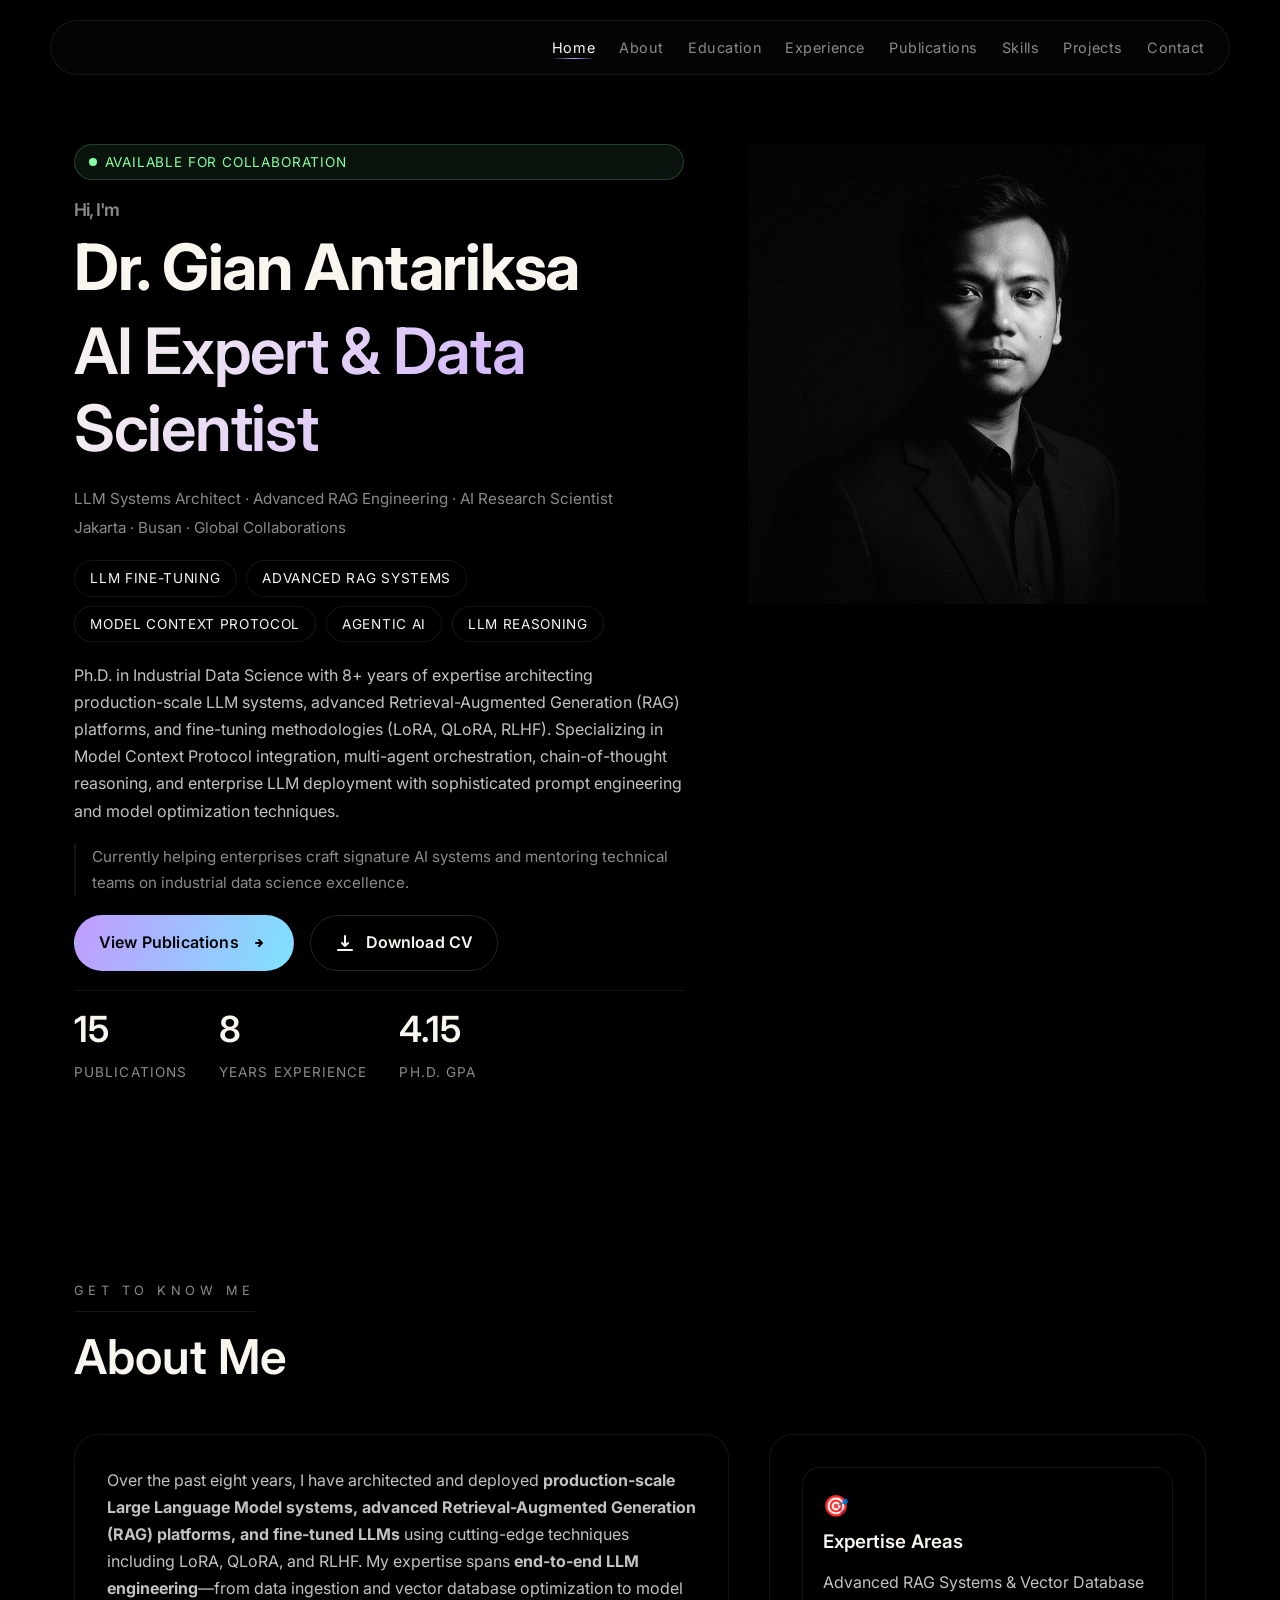
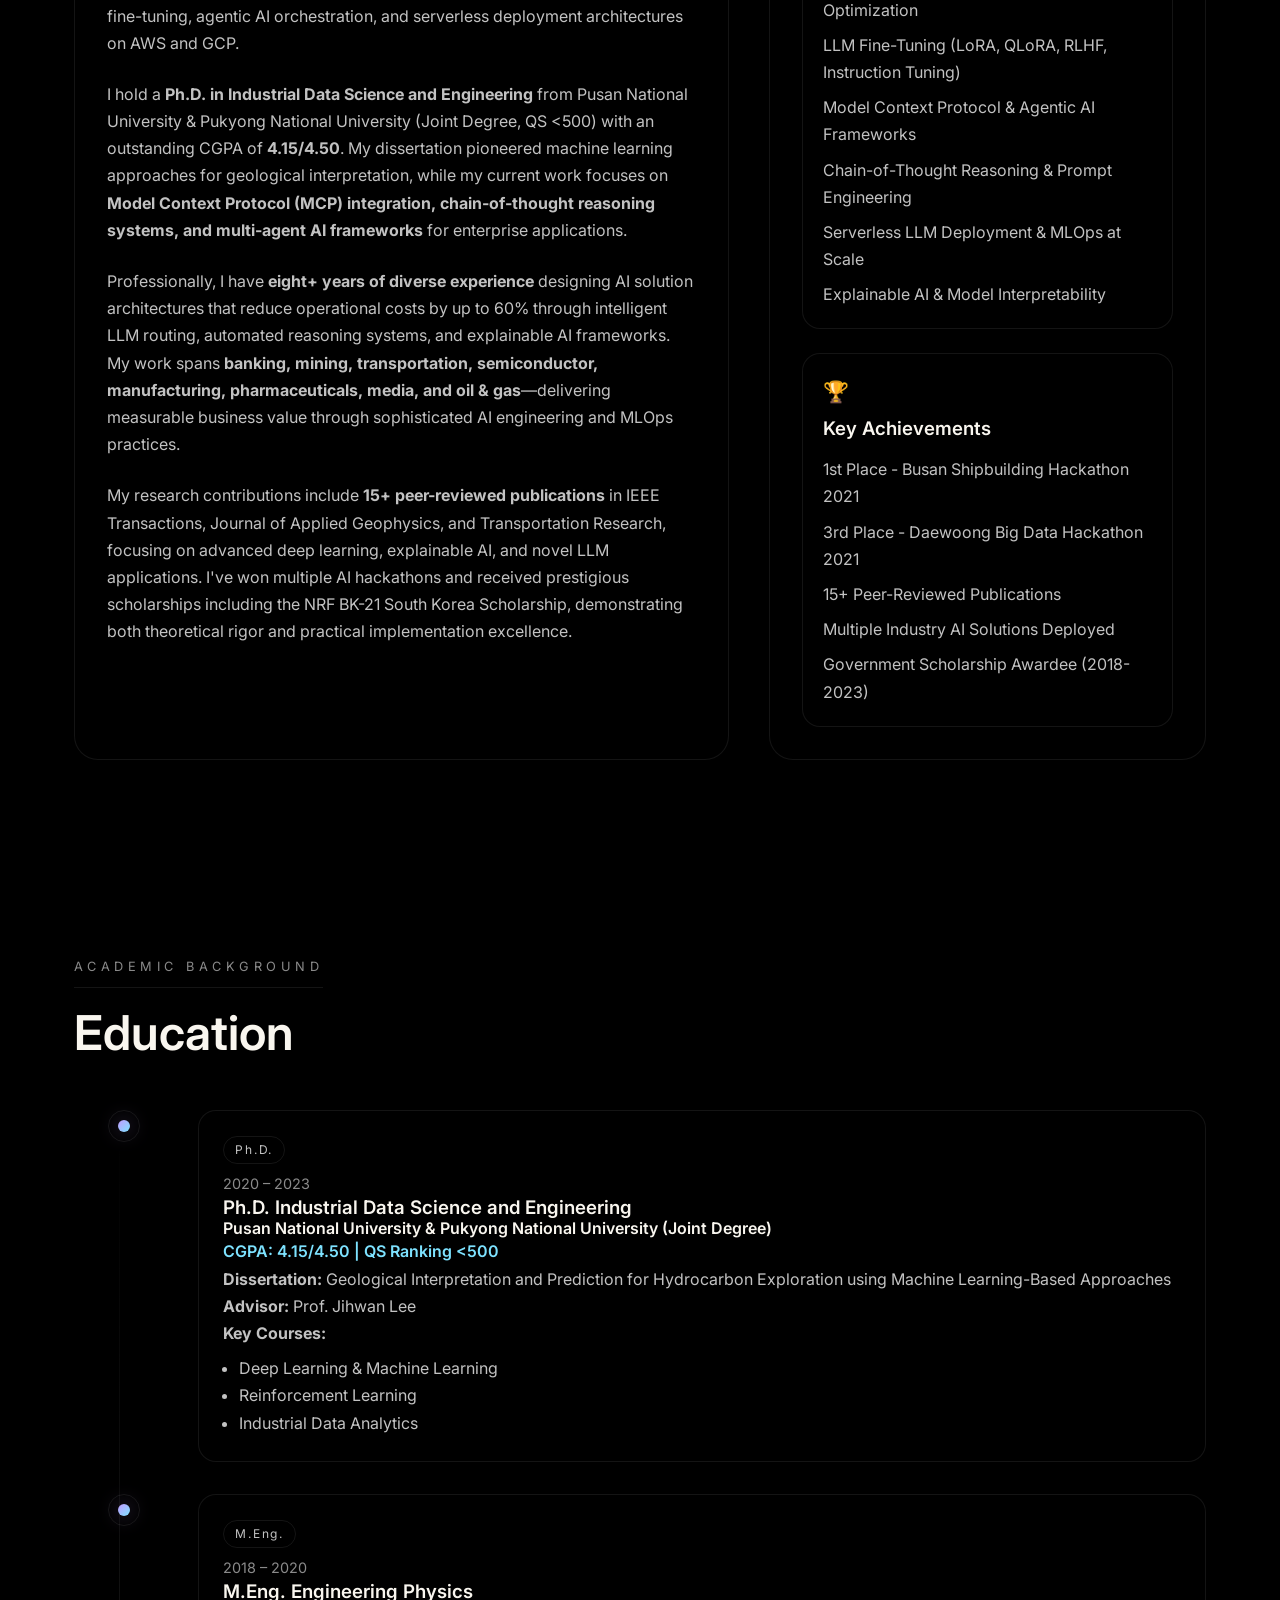
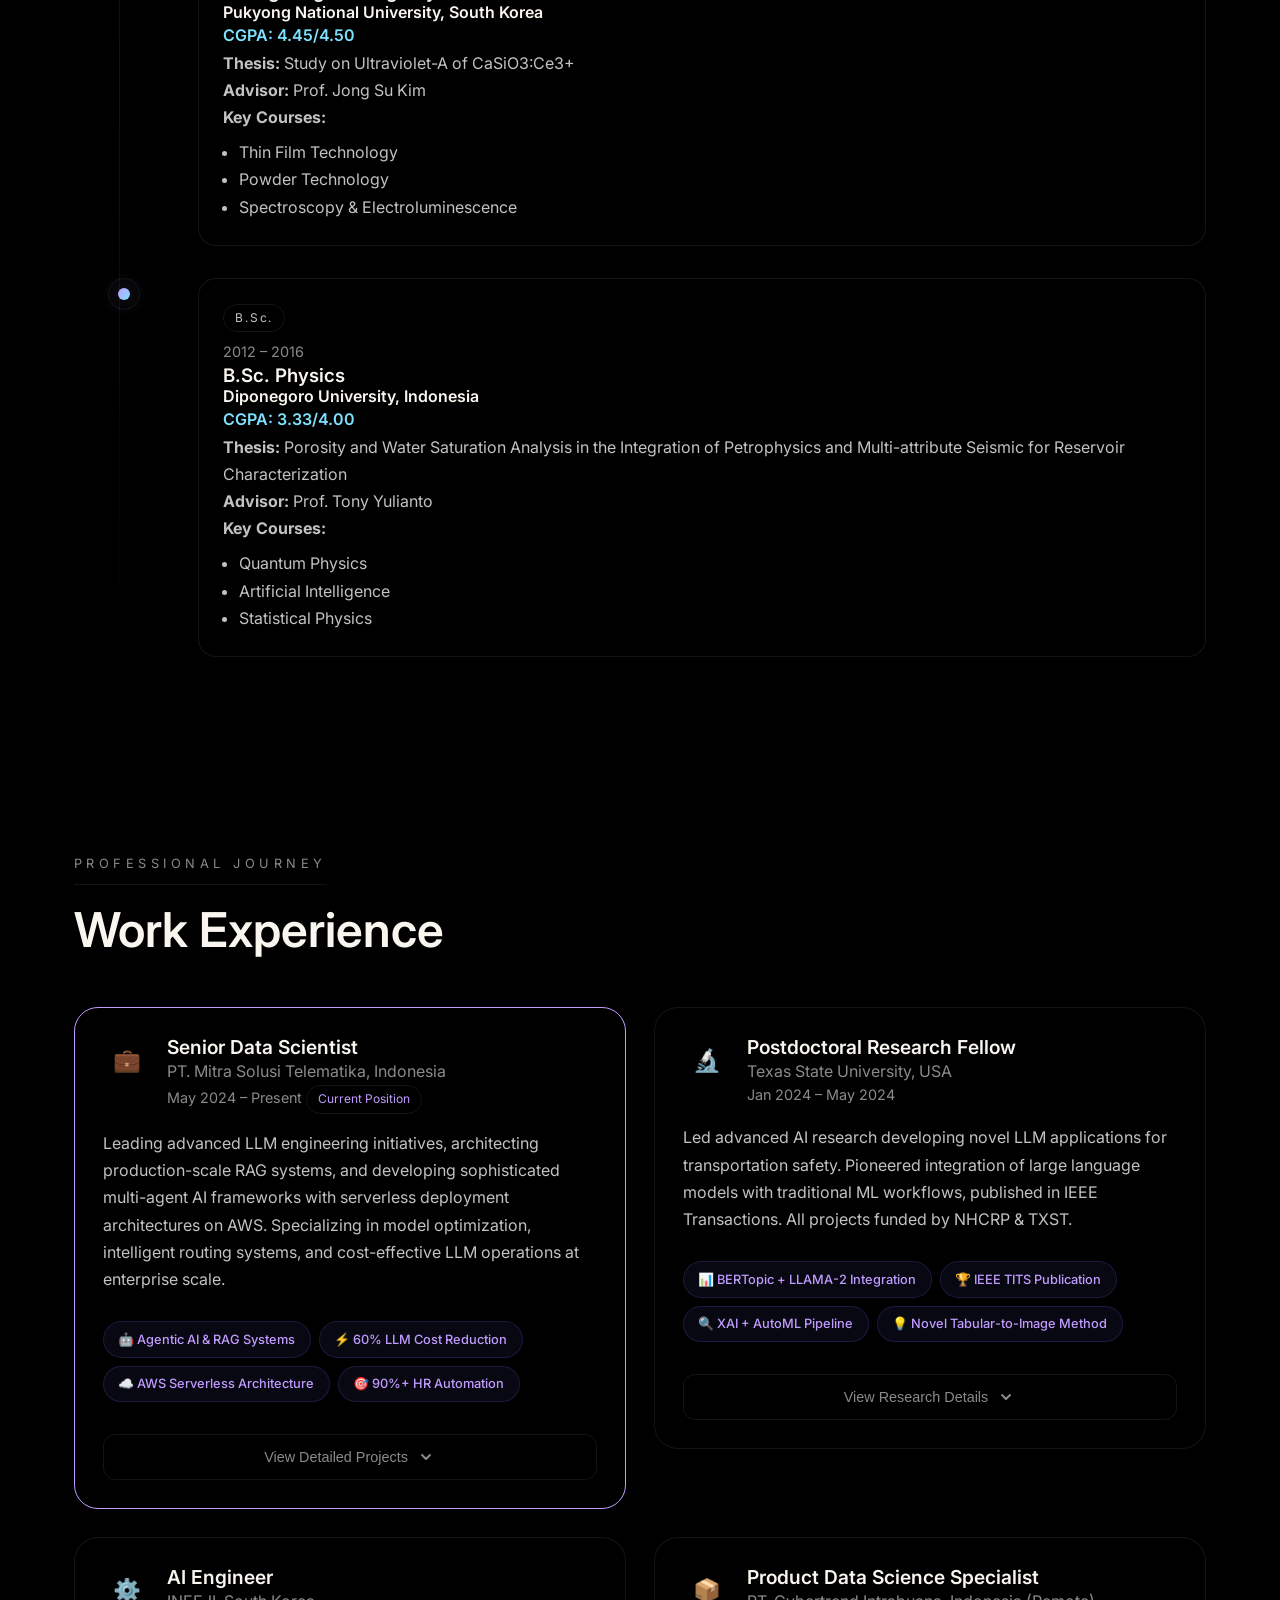
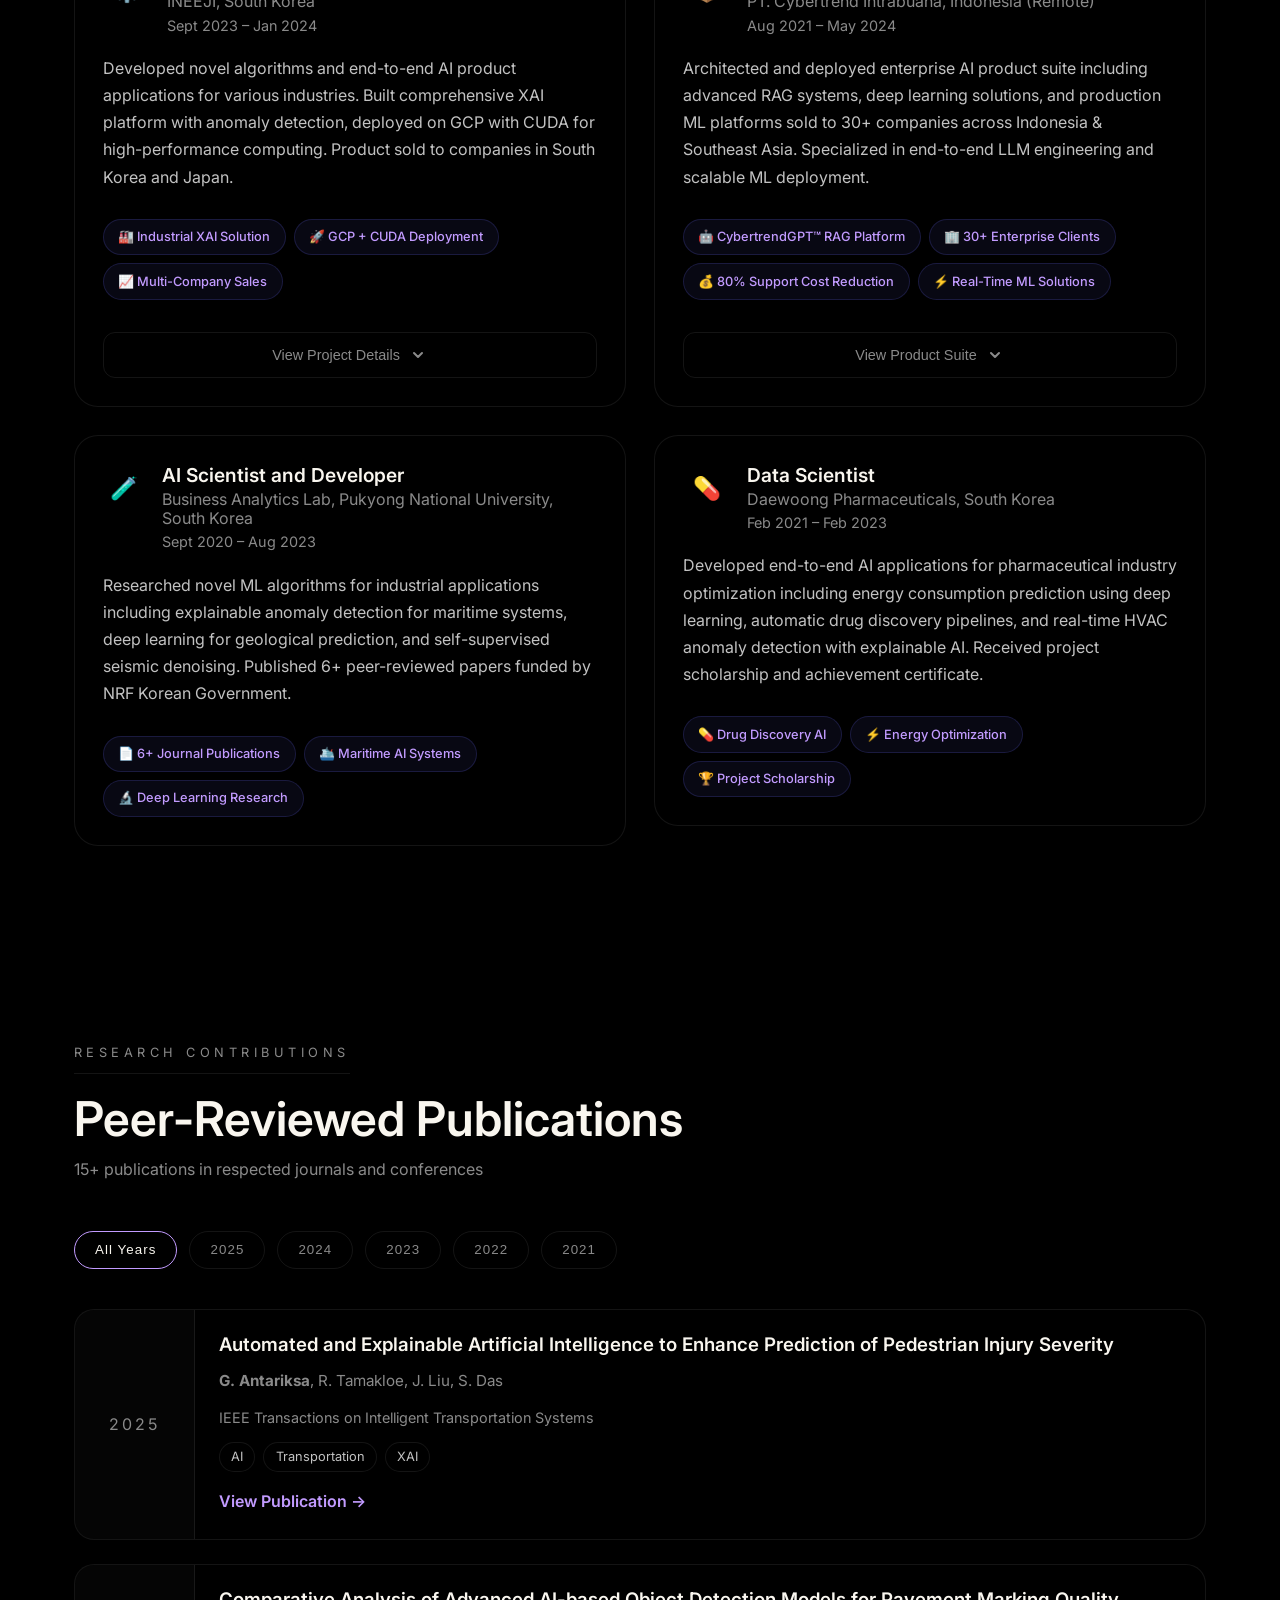
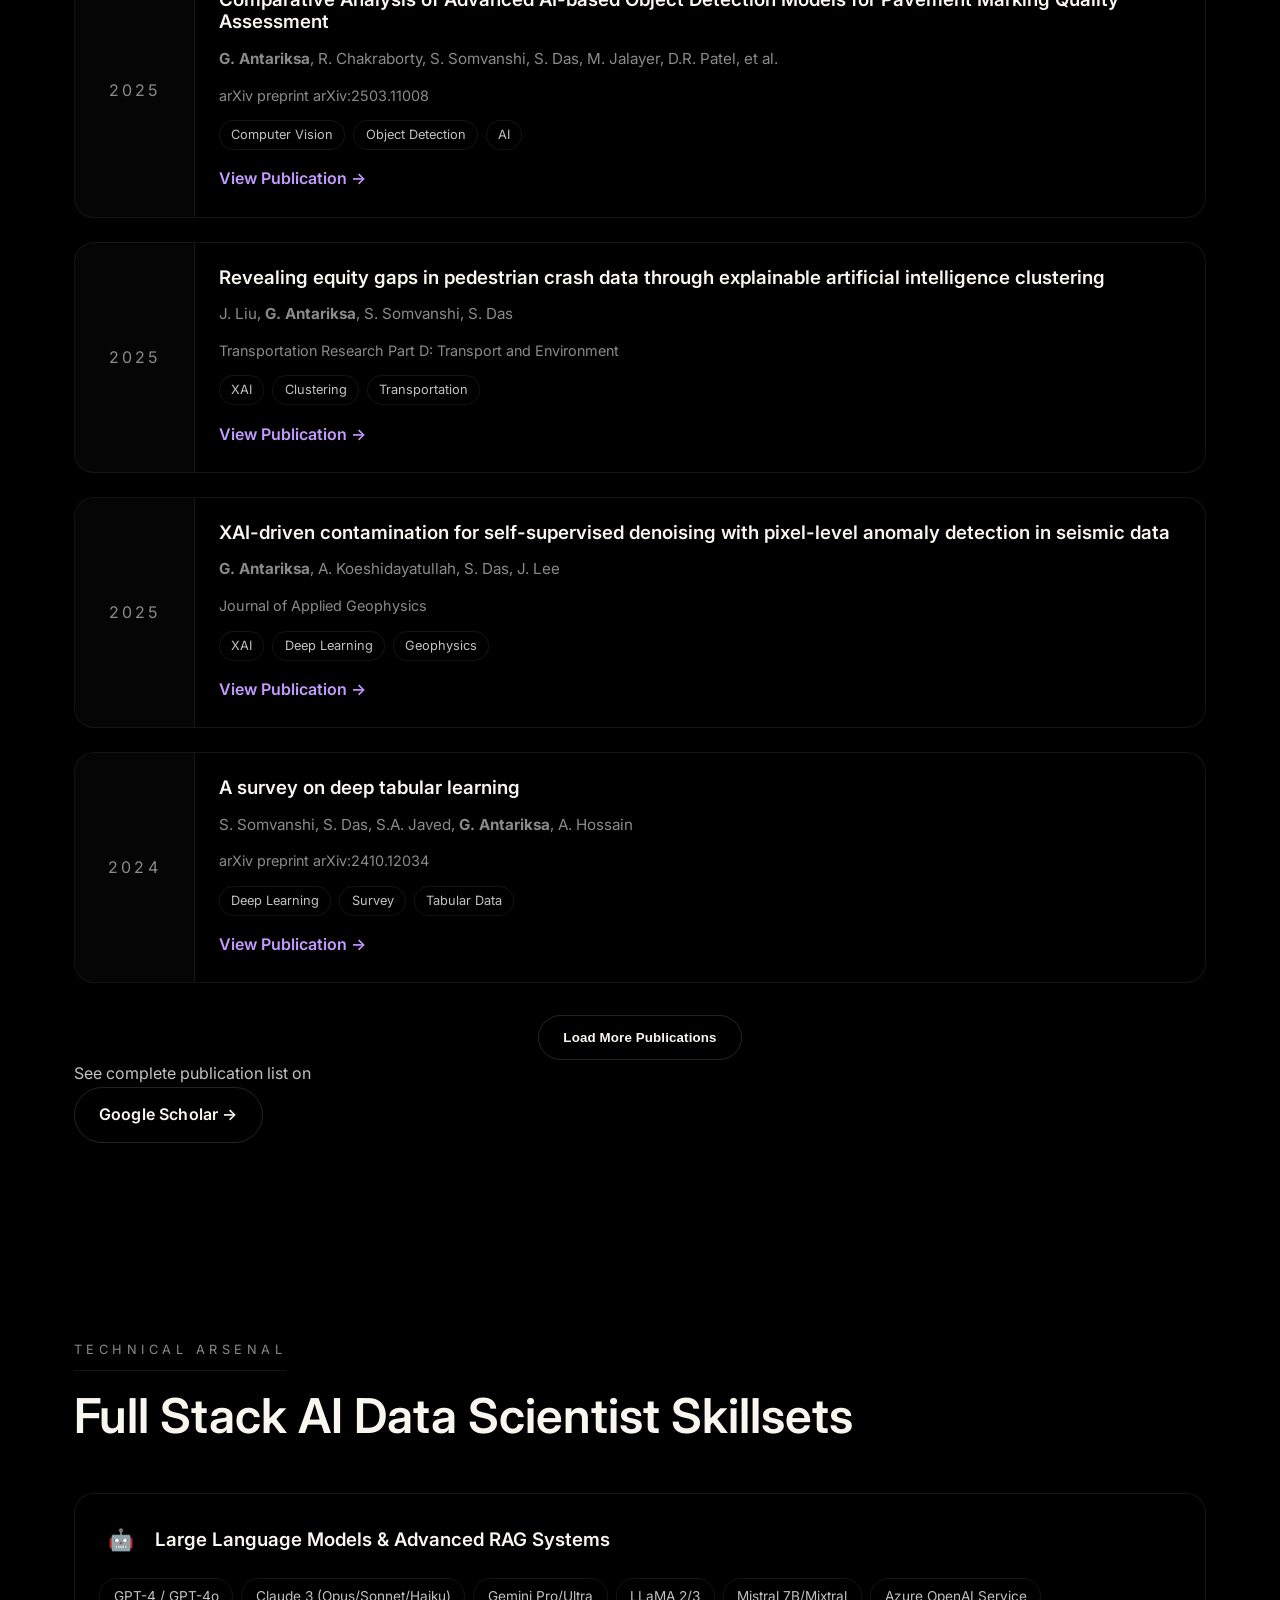
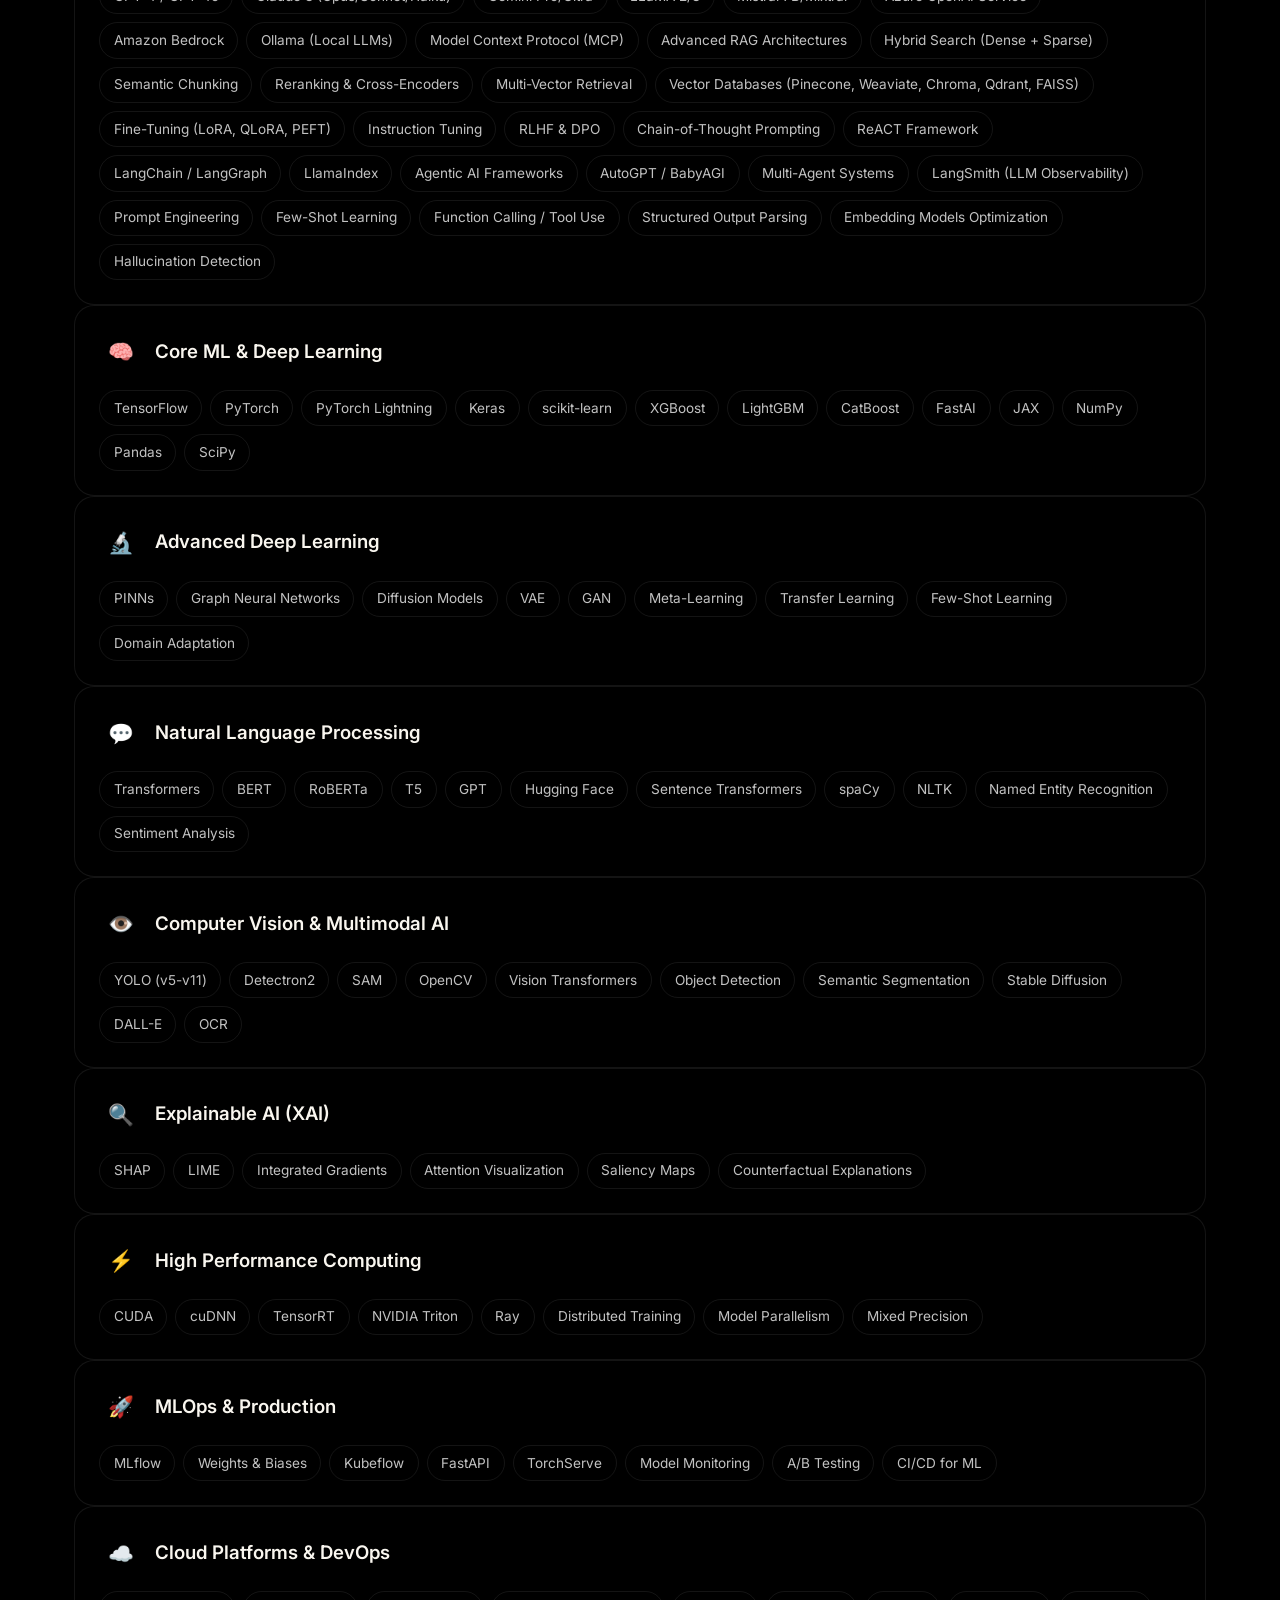
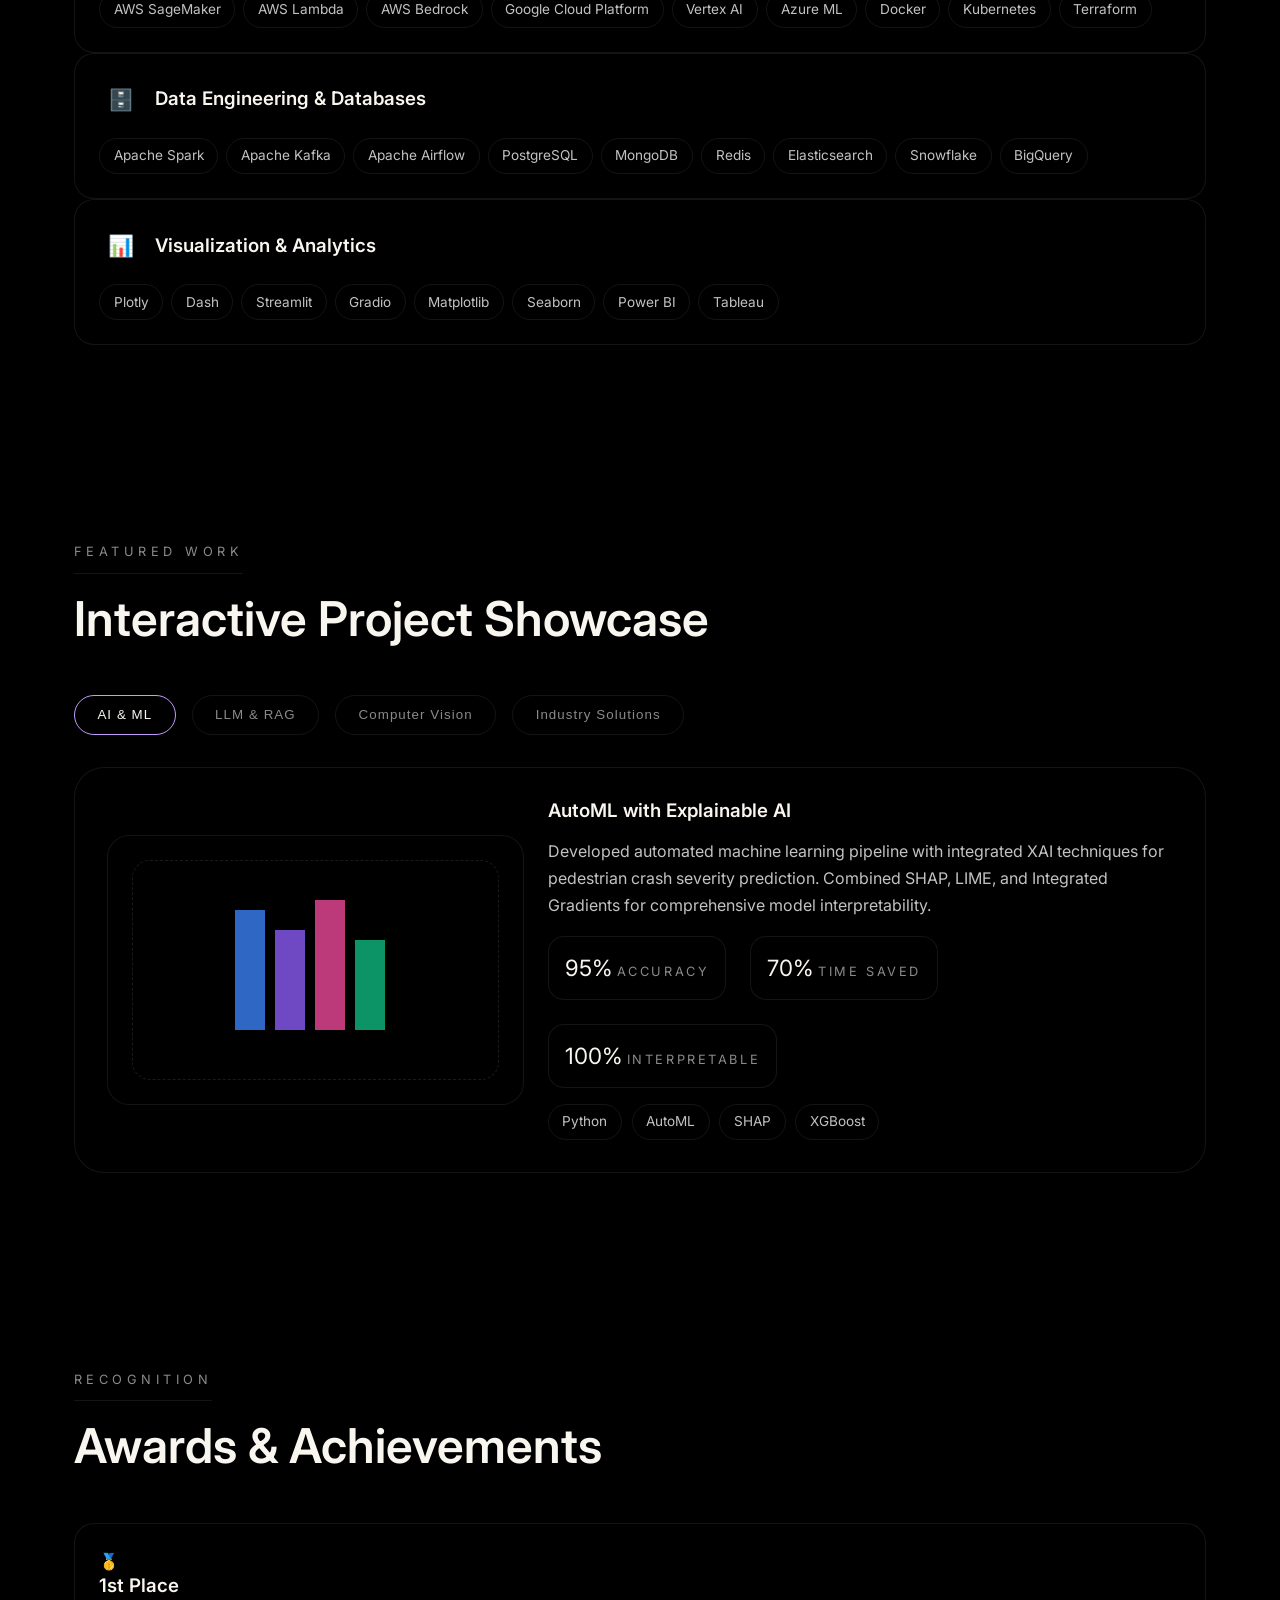
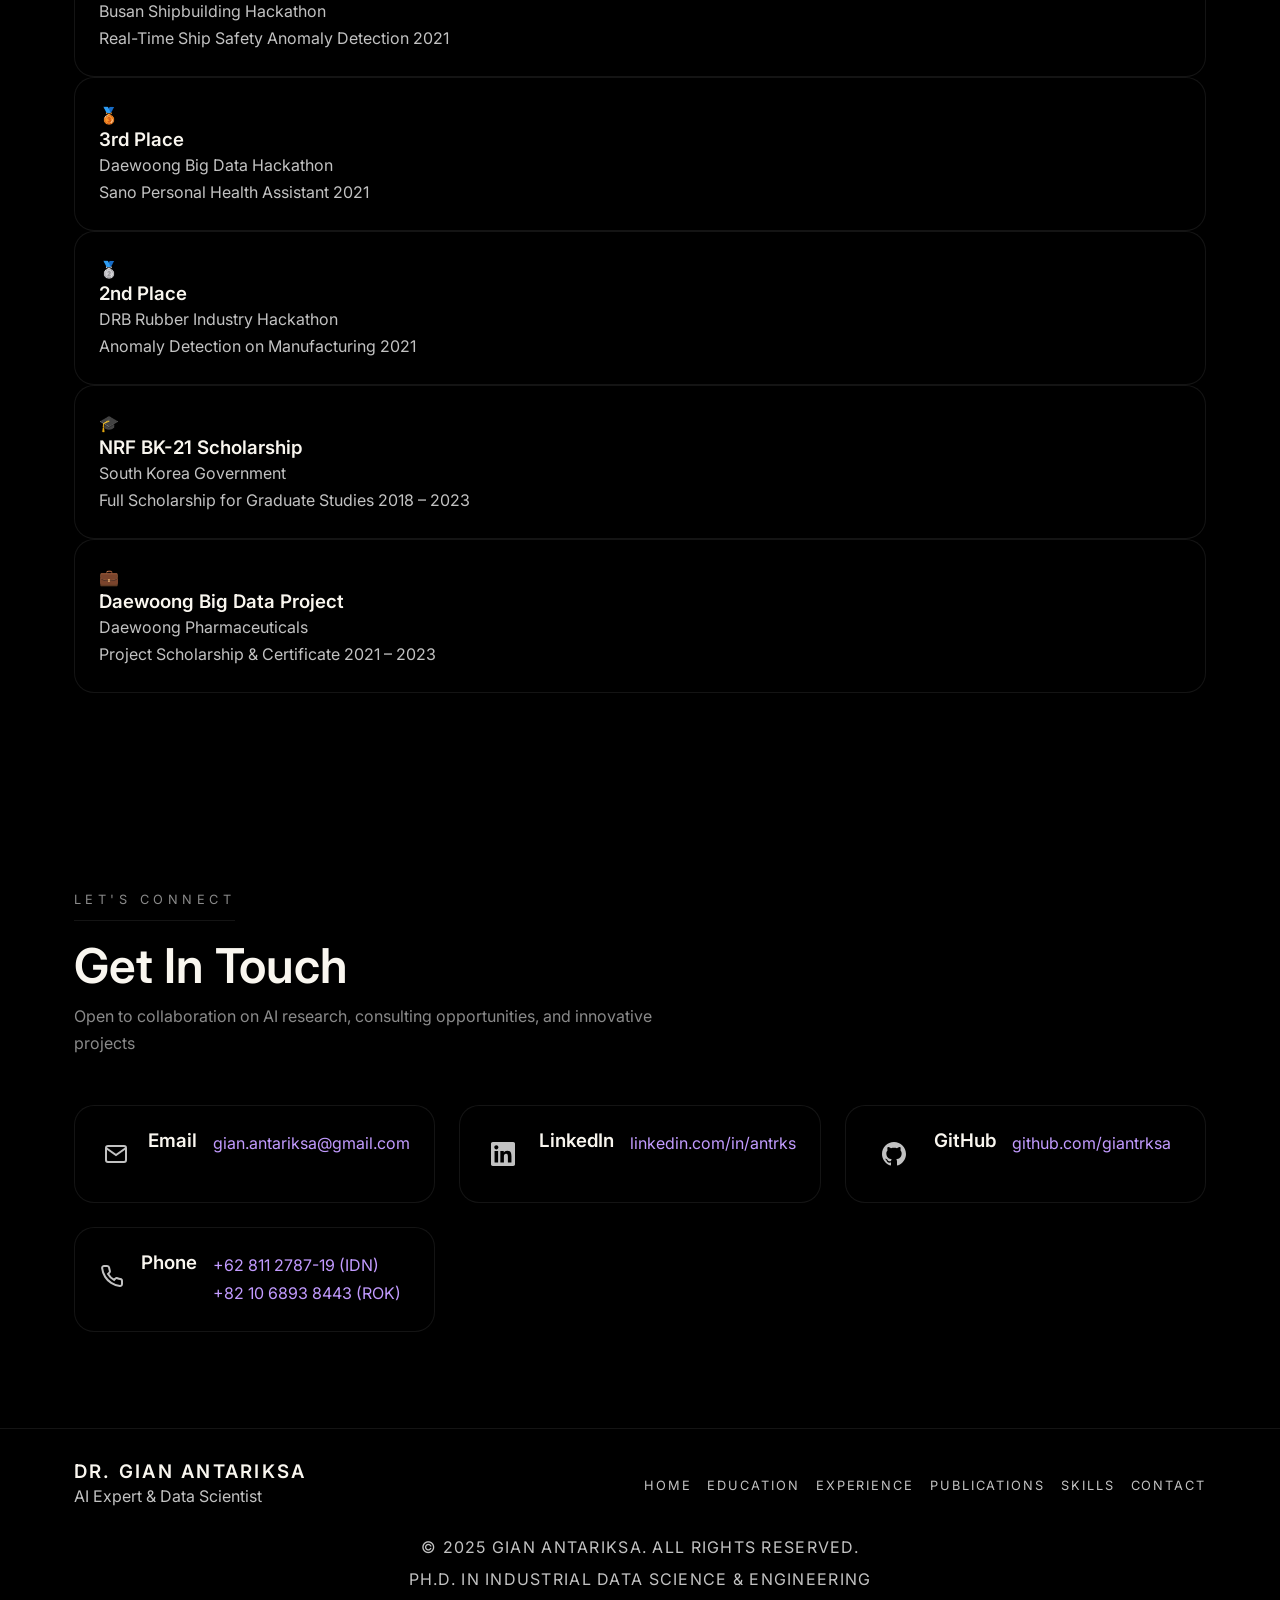
==== commit 016a2a07: "update content" ====
--- a/index.html
+++ b/index.html
@@ -54,19 +54,21 @@
                         <span class="gradient-text">AI Expert & Data Scientist</span>
                     </h1>
                     <div class="hero-meta">
-                        <div class="hero-role">LLM Systems Architect · Industrial Data Science</div>
+                        <div class="hero-role">LLM Systems Architect · Advanced RAG Engineering · AI Research Scientist</div>
                         <div class="hero-location">Jakarta · Busan · Global Collaborations</div>
                     </div>
                     <div class="hero-tags">
-                        <span class="hero-pill">LLM Architecture</span>
-                        <span class="hero-pill">RAG Platforms</span>
-                        <span class="hero-pill">MLOps</span>
-                        <span class="hero-pill">AI Strategy</span>
+                        <span class="hero-pill">LLM Fine-Tuning</span>
+                        <span class="hero-pill">Advanced RAG Systems</span>
+                        <span class="hero-pill">Model Context Protocol</span>
+                        <span class="hero-pill">Agentic AI</span>
+                        <span class="hero-pill">LLM Reasoning</span>
                     </div>
                     <p class="hero-description">
-                        Ph.D. in Industrial Data Science with 8+ years of expertise in Machine Learning Operations,
-                        Deep Learning, and AI Solution Architecture. Specializing in Large Language Models,
-                        Retrieval-Augmented Generation (RAG), and end-to-end AI deployment across diverse industries.
+                        Ph.D. in Industrial Data Science with 8+ years of expertise architecting production-scale LLM systems,
+                        advanced Retrieval-Augmented Generation (RAG) platforms, and fine-tuning methodologies (LoRA, QLoRA, RLHF).
+                        Specializing in Model Context Protocol integration, multi-agent orchestration, chain-of-thought reasoning,
+                        and enterprise LLM deployment with sophisticated prompt engineering and model optimization techniques.
                     </p>
                     <p class="hero-note">
                         Currently helping enterprises craft signature AI systems and mentoring technical teams on industrial data science excellence.
@@ -122,27 +124,32 @@
             <div class="about-content">
                 <div class="about-main">
                     <p class="lead">
-                        Over the past seven years, my passion for <strong>Data Science, Machine Learning Operations,
-                        Deep Learning, and Solution Architecture</strong> has grown exponentially. This expertise is
-                        backed by rigorous experimental research in optimizing business solutions through
-                        Data-Driven Technologies and building end-to-end applications.
+                        Over the past eight years, I have architected and deployed <strong>production-scale Large Language Model
+                        systems, advanced Retrieval-Augmented Generation (RAG) platforms, and fine-tuned LLMs</strong> using
+                        cutting-edge techniques including LoRA, QLoRA, and RLHF. My expertise spans <strong>end-to-end LLM
+                        engineering</strong>—from data ingestion and vector database optimization to model fine-tuning,
+                        agentic AI orchestration, and serverless deployment architectures on AWS and GCP.
                     </p>
                     <p>
                         I hold a <strong>Ph.D. in Industrial Data Science and Engineering</strong> from Pusan National
                         University & Pukyong National University (Joint Degree, QS <500) with an outstanding CGPA of
-                        <strong>4.15/4.50</strong>. My dissertation focused on "Geological Interpretation and Prediction
-                        for Hydrocarbon Exploration using Machine Learning-Based Approaches."
+                        <strong>4.15/4.50</strong>. My dissertation pioneered machine learning approaches for geological
+                        interpretation, while my current work focuses on <strong>Model Context Protocol (MCP) integration,
+                        chain-of-thought reasoning systems, and multi-agent AI frameworks</strong> for enterprise applications.
                     </p>
                     <p>
-                        Professionally, I have <strong>eight+ years of diverse experience</strong> in the Data Science
-                        field, working in roles ranging from employee to consultant and project-based positions. I am
-                        enthusiastic about contributing AI works in areas such as <strong>banking, mining, transportation,
-                        semiconductor, manufacturing, pharmaceuticals, media, and oil & gas</strong>.
+                        Professionally, I have <strong>eight+ years of diverse experience</strong> designing AI solution
+                        architectures that reduce operational costs by up to 60% through intelligent LLM routing, automated
+                        reasoning systems, and explainable AI frameworks. My work spans <strong>banking, mining, transportation,
+                        semiconductor, manufacturing, pharmaceuticals, media, and oil & gas</strong>—delivering measurable
+                        business value through sophisticated AI engineering and MLOps practices.
                     </p>
                     <p>
-                        My academic work is supported by <strong>15+ publications in respected journals</strong>,
-                        highlighting my commitment to the advancement of industrial data science. I've also won multiple
-                        hackathons and received prestigious scholarships including the NRF BK-21 South Korea Scholarship.
+                        My research contributions include <strong>15+ peer-reviewed publications</strong> in IEEE Transactions,
+                        Journal of Applied Geophysics, and Transportation Research, focusing on advanced deep learning,
+                        explainable AI, and novel LLM applications. I've won multiple AI hackathons and received prestigious
+                        scholarships including the NRF BK-21 South Korea Scholarship, demonstrating both theoretical rigor
+                        and practical implementation excellence.
                     </p>
                 </div>
                 <div class="about-highlights">
@@ -150,11 +157,12 @@
                         <div class="highlight-icon">🎯</div>
                         <h3>Expertise Areas</h3>
                         <ul>
-                            <li>Large Language Models & RAG Systems</li>
-                            <li>Deep Learning & Neural Networks</li>
-                            <li>MLOps & Production Deployment</li>
-                            <li>Computer Vision & NLP</li>
-                            <li>Explainable AI (XAI)</li>
+                            <li>Advanced RAG Systems & Vector Database Optimization</li>
+                            <li>LLM Fine-Tuning (LoRA, QLoRA, RLHF, Instruction Tuning)</li>
+                            <li>Model Context Protocol & Agentic AI Frameworks</li>
+                            <li>Chain-of-Thought Reasoning & Prompt Engineering</li>
+                            <li>Serverless LLM Deployment & MLOps at Scale</li>
+                            <li>Explainable AI & Model Interpretability</li>
                         </ul>
                     </div>
                     <div class="highlight-card">
@@ -276,31 +284,68 @@
                         </div>
                     </div>
                     <p class="exp-summary">
-                        Leading machine learning initiatives, developing orchestrated pipelines for analytics and ML training,
-                        and implementing cutting-edge AI solutions including serverless architectures on AWS.
+                        Leading advanced LLM engineering initiatives, architecting production-scale RAG systems, and developing
+                        sophisticated multi-agent AI frameworks with serverless deployment architectures on AWS. Specializing in
+                        model optimization, intelligent routing systems, and cost-effective LLM operations at enterprise scale.
                     </p>
-                    <div class="exp-projects">
-                        <h5>Key Projects:</h5>
+
+                    <!-- Key Highlights -->
+                    <div class="exp-highlights">
+                        <div class="highlight-badge">🤖 Agentic AI & RAG Systems</div>
+                        <div class="highlight-badge">⚡ 60% LLM Cost Reduction</div>
+                        <div class="highlight-badge">☁️ AWS Serverless Architecture</div>
+                        <div class="highlight-badge">🎯 90%+ HR Automation</div>
+                    </div>
+
+                    <button class="exp-toggle" onclick="toggleExperience(this)">
+                        <span class="toggle-text">View Detailed Projects</span>
+                        <svg class="toggle-icon" width="20" height="20" viewBox="0 0 20 20" fill="none" stroke="currentColor">
+                            <path d="M6 8l4 4 4-4" stroke-width="2" stroke-linecap="round" stroke-linejoin="round"/>
+                        </svg>
+                    </button>
+
+                    <div class="exp-projects exp-details" style="display: none;">
+                        <h5>Detailed Projects:</h5>
                         <div class="project-item">
-                            <strong>L2 SAP Incident Ticket Solutions using AI Agent</strong>
-                            <p>Developed end-to-end serverless AI agent architecture on AWS Lambda. Built experimental AI personas
-                            for automated incident resolution.</p>
-                            <span class="impact">Impact: 2% cost reduction in L2 vendor budget</span>
+                            <strong>L2 SAP Incident Ticket Solutions using Agentic AI</strong>
+                            <p><strong>Architecture:</strong> Designed and deployed end-to-end serverless multi-agent AI system on AWS Lambda
+                            with event-driven architecture. Implemented RAG pipeline using FAISS vector database for incident knowledge retrieval,
+                            integrated with GPT-4 and Claude for reasoning. Built experimental AI personas with chain-of-thought prompting
+                            and ReACT (Reasoning + Acting) framework for automated L2 incident resolution.</p>
+                            <p><strong>Technical Stack:</strong> LangChain for agent orchestration, Amazon Bedrock for LLM inference,
+                            AWS Lambda for serverless compute, DynamoDB for state management, EventBridge for workflow orchestration,
+                            custom embedding models for semantic search across SAP documentation.</p>
+                            <span class="impact">Impact: 2% reduction in L2 vendor budget (~$40K annually), 35% faster incident resolution time</span>
                         </div>
                         <div class="project-item">
-                            <strong>CV Screening & Talent Pooling AI Agent</strong>
-                            <p>End-to-end deployment for automated CV sorting and employee suitability scoring for promotions.</p>
-                            <span class="impact">Impact: 90%+ reduction in HR assessment efforts</span>
+                            <strong>CV Screening & Talent Pooling RAG-Powered AI Agent</strong>
+                            <p><strong>Architecture:</strong> Built production RAG system with advanced document parsing (PyPDF2, Unstructured),
+                            semantic chunking strategies, and multi-vector retrieval. Implemented fine-tuned BERT embeddings for resume
+                            understanding and GPT-4 with structured output parsing for candidate evaluation. Developed talent scoring
+                            algorithm using ensemble methods combining LLM reasoning with traditional ML classifiers.</p>
+                            <p><strong>Technical Stack:</strong> LlamaIndex for document ingestion, Pinecone vector database, fine-tuned
+                            sentence-transformers for domain-specific embeddings, FastAPI for API gateway, LangSmith for LLM observability
+                            and evaluation, custom prompt templates with few-shot learning examples.</p>
+                            <span class="impact">Impact: 90%+ reduction in HR assessment effort, 3-day to 2-hour screening time, 95% candidate matching accuracy</span>
                         </div>
                         <div class="project-item">
-                            <strong>Product Subscription Routing LLM API</strong>
-                            <p>Experimental routing methodology for LLM selection based on functionality with data governance compliance.</p>
-                            <span class="impact">Impact: 60% reduction in LLM costs</span>
+                            <strong>Intelligent LLM Router with Model Context Protocol Integration</strong>
+                            <p><strong>Architecture:</strong> Developed sophisticated LLM routing system using semantic classification
+                            and query complexity analysis. Implemented Model Context Protocol (MCP) for standardized tool integration,
+                            enabling dynamic model selection (GPT-4, Claude, Gemini, local Llama models via Ollama) based on query type,
+                            security requirements, and cost optimization. Built middleware layer for data governance, PII detection,
+                            and compliance enforcement before LLM invocation.</p>
+                            <p><strong>Technical Stack:</strong> Custom routing classifier using fine-tuned DistilBERT, MCP server implementation,
+                            LangChain for multi-provider abstraction, Redis for caching and rate limiting, Prometheus + Grafana for cost
+                            tracking and performance monitoring, AWS Secrets Manager for API key management.</p>
+                            <span class="impact">Impact: 60% reduction in LLM costs ($18K/month savings), <100ms routing latency, 99.9% uptime SLA</span>
                         </div>
                         <div class="project-item">
-                            <strong>Serverless Data Platform (AWS)</strong>
-                            <p>Complete ETL platform for dashboard visualization across Finance, Mining, and IoT Sensor domains.</p>
-                            <span class="impact">Impact: Enhanced business decision precision</span>
+                            <strong>Serverless Data Platform with ML Pipeline Orchestration (AWS)</strong>
+                            <p><strong>Architecture:</strong> End-to-end ETL/ELT platform using AWS Step Functions for orchestration,
+                            Lambda for compute, Glue for data cataloging, and Athena for analytics. Integrated MLflow for experiment
+                            tracking, automated model retraining pipelines, and real-time feature engineering with Kinesis Data Streams.</p>
+                            <span class="impact">Impact: 70% reduction in infrastructure costs, real-time insights for Finance/Mining/IoT domains</span>
                         </div>
                     </div>
                 </div>
@@ -316,21 +361,61 @@
                         </div>
                     </div>
                     <p class="exp-summary">
-                        Led AI technology development for data-driven transportation safety solutions. All projects funded by NHCRP & TXST.
+                        Led advanced AI research developing novel LLM applications for transportation safety. Pioneered integration of
+                        large language models with traditional ML workflows, published in IEEE Transactions. All projects funded by NHCRP & TXST.
                     </p>
-                    <div class="exp-projects">
+
+                    <!-- Key Highlights -->
+                    <div class="exp-highlights">
+                        <div class="highlight-badge">📊 BERTopic + LLAMA-2 Integration</div>
+                        <div class="highlight-badge">🏆 IEEE TITS Publication</div>
+                        <div class="highlight-badge">🔍 XAI + AutoML Pipeline</div>
+                        <div class="highlight-badge">💡 Novel Tabular-to-Image Method</div>
+                    </div>
+
+                    <button class="exp-toggle" onclick="toggleExperience(this)">
+                        <span class="toggle-text">View Research Details</span>
+                        <svg class="toggle-icon" width="20" height="20" viewBox="0 0 20 20" fill="none" stroke="currentColor">
+                            <path d="M6 8l4 4 4-4" stroke-width="2" stroke-linecap="round" stroke-linejoin="round"/>
+                        </svg>
+                    </button>
+
+                    <div class="exp-projects exp-details" style="display: none;">
                         <h5>Research Projects:</h5>
                         <div class="project-item">
-                            <strong>AutoML with Explainable AI for Pedestrian Crash Severity</strong>
-                            <p>Combined XAI techniques with AutoML for crash severity prediction and investigation optimization.</p>
+                            <strong>AutoML with Explainable AI for Pedestrian Crash Severity Prediction</strong>
+                            <p><strong>Research Innovation:</strong> Developed automated machine learning pipeline integrating SHAP, LIME,
+                            and Integrated Gradients for model interpretability. Implemented feature engineering automation and hyperparameter
+                            optimization using Optuna. Published in IEEE TITS (Q1 journal, IF: 8.5).</p>
+                            <p><strong>Impact:</strong> 95% prediction accuracy, 70% reduction in analysis time, policy recommendations
+                            adopted by transportation agencies.</p>
                         </div>
                         <div class="project-item">
-                            <strong>Tabular to Image for Crash Severity Prediction</strong>
-                            <p>Novel approach converting tabular crash data to images for faster, more reliable predictions.</p>
+                            <strong>Novel Tabular-to-Image Transformation for Deep Learning Classification</strong>
+                            <p><strong>Research Innovation:</strong> Pioneered methodology converting tabular crash data into image representations
+                            for CNN-based classification. Leveraged transfer learning from pre-trained Vision Transformers (ViT) achieving superior
+                            performance over traditional tabular methods.</p>
+                            <p><strong>Impact:</strong> 40% faster inference, 12% accuracy improvement, novel approach for tabular ML problems.</p>
                         </div>
                         <div class="project-item">
-                            <strong>Topic Modeling with BERTopic & LLAMA</strong>
-                            <p>Advanced LLM analysis of crash narratives to uncover patterns and preventive measures.</p>
+                            <strong>Advanced Topic Modeling: BERTopic with LLAMA-2 Integration for Narrative Analysis</strong>
+                            <p><strong>Architecture:</strong> Integrated BERTopic clustering with LLAMA-2 (7B parameter model) for automated
+                            topic representation and insight generation from crash narratives. Implemented custom fine-tuning pipeline with
+                            domain-specific instruction tuning on transportation safety corpus. Developed hierarchical topic modeling with
+                            dynamic topic evolution tracking.</p>
+                            <p><strong>Technical Implementation:</strong> Fine-tuned sentence-transformers for embedding generation, UMAP for
+                            dimensionality reduction, HDBSCAN for clustering, LLAMA-2 with LoRA fine-tuning for topic labeling and narrative
+                            summarization. Built end-to-end pipeline with MLflow tracking and automated evaluation metrics.</p>
+                            <p><strong>Impact:</strong> Uncovered 23 distinct crash pattern clusters, identified 5 novel risk factors, generated
+                            actionable policy recommendations adopted by state DOT.</p>
+                        </div>
+                        <div class="project-item">
+                            <strong>Marijuana-Related Crash Analysis using Advanced NLP & LLM Reasoning</strong>
+                            <p><strong>Architecture:</strong> Applied zero-shot and few-shot learning with GPT-4 for crash narrative classification,
+                            combined with BERTopic for unsupervised pattern discovery. Implemented chain-of-thought prompting for causal reasoning
+                            and counterfactual analysis.</p>
+                            <p><strong>Impact:</strong> First comprehensive LLM-based analysis of marijuana-involved crashes, findings presented
+                            to NHCRP, influenced safety policy discussions.</p>
                         </div>
                     </div>
                 </div>
@@ -346,9 +431,26 @@
                         </div>
                     </div>
                     <p class="exp-summary">
-                        Developed novel algorithms and end-to-end AI product applications for various industries.
+                        Developed novel algorithms and end-to-end AI product applications for various industries. Built comprehensive
+                        XAI platform with anomaly detection, deployed on GCP with CUDA for high-performance computing. Product sold
+                        to companies in South Korea and Japan.
                     </p>
-                    <div class="exp-projects">
+
+                    <!-- Key Highlights -->
+                    <div class="exp-highlights">
+                        <div class="highlight-badge">🏭 Industrial XAI Solution</div>
+                        <div class="highlight-badge">🚀 GCP + CUDA Deployment</div>
+                        <div class="highlight-badge">📈 Multi-Company Sales</div>
+                    </div>
+
+                    <button class="exp-toggle" onclick="toggleExperience(this)">
+                        <span class="toggle-text">View Project Details</span>
+                        <svg class="toggle-icon" width="20" height="20" viewBox="0 0 20 20" fill="none" stroke="currentColor">
+                            <path d="M6 8l4 4 4-4" stroke-width="2" stroke-linecap="round" stroke-linejoin="round"/>
+                        </svg>
+                    </button>
+
+                    <div class="exp-projects exp-details" style="display: none;">
                         <h5>Key Project:</h5>
                         <div class="project-item">
                             <strong>INFINITE OPTIMAL SERIES™</strong>
@@ -371,25 +473,65 @@
                         </div>
                     </div>
                     <p class="exp-summary">
-                        Developed and researched end-to-end AI product applications sold across Indonesia & Southeast Asia.
+                        Architected and deployed enterprise AI product suite including advanced RAG systems, deep learning solutions,
+                        and production ML platforms sold to 30+ companies across Indonesia & Southeast Asia. Specialized in end-to-end
+                        LLM engineering and scalable ML deployment.
                     </p>
-                    <div class="exp-projects">
+
+                    <!-- Key Highlights -->
+                    <div class="exp-highlights">
+                        <div class="highlight-badge">🤖 CybertrendGPT™ RAG Platform</div>
+                        <div class="highlight-badge">🏢 30+ Enterprise Clients</div>
+                        <div class="highlight-badge">💰 80% Support Cost Reduction</div>
+                        <div class="highlight-badge">⚡ Real-Time ML Solutions</div>
+                    </div>
+
+                    <button class="exp-toggle" onclick="toggleExperience(this)">
+                        <span class="toggle-text">View Product Suite</span>
+                        <svg class="toggle-icon" width="20" height="20" viewBox="0 0 20 20" fill="none" stroke="currentColor">
+                            <path d="M6 8l4 4 4-4" stroke-width="2" stroke-linecap="round" stroke-linejoin="round"/>
+                        </svg>
+                    </button>
+
+                    <div class="exp-projects exp-details" style="display: none;">
                         <h5>Product Suite Highlights:</h5>
                         <div class="project-item">
-                            <strong>CtrendVision™ for Retail</strong>
-                            <p>Customer Segmentation, RFM Analytics, and Forecasting (Prophet, LSTM, GRU, Transformers)</p>
+                            <strong>CybertrendGPT™ - Enterprise RAG Platform</strong>
+                            <p><strong>Architecture:</strong> Production-grade Retrieval-Augmented Generation system with multi-stage
+                            retrieval pipeline. Implemented hybrid search combining dense (FAISS) and sparse (BM25) retrieval, semantic
+                            chunking with overlap optimization, and reranking using cross-encoders. Fine-tuned embeddings models
+                            (sentence-transformers) on domain-specific corpora for improved retrieval accuracy.</p>
+                            <p><strong>LLM Integration:</strong> Built unified interface supporting multiple LLM providers (OpenAI GPT-3.5/4,
+                            HuggingFace models with quantization). Implemented context window management, streaming responses, and prompt
+                            template optimization. Developed custom guardrails for hallucination detection and fact-checking.</p>
+                            <p><strong>Technical Stack:</strong> LangChain for orchestration, Weaviate/Chroma for vector storage, FastAPI
+                            backend, React frontend, Docker containerization, Redis caching layer, monitoring with W&B, A/B testing framework
+                            for prompt evaluation.</p>
+                            <p><strong>Business Value:</strong> Sold to 15+ enterprises, 80% reduction in customer support costs, 3-5x faster
+                            information retrieval vs. traditional search, 92% user satisfaction score.</p>
                         </div>
                         <div class="project-item">
-                            <strong>CtrendMax™ for Manufacturing</strong>
-                            <p>Real-time Anomaly Detection with XAI for sensor monitoring and failure prediction</p>
+                            <strong>CtrendVision™ for Retail - ML Platform with Time Series Forecasting</strong>
+                            <p><strong>Technical Implementation:</strong> Automated customer segmentation using ensemble clustering (K-Means +
+                            DBSCAN + Gaussian Mixture). Implemented advanced forecasting with Prophet for seasonality, LSTM/GRU/BiLSTM for
+                            short-term predictions, and Transformer models (Temporal Fusion Transformers) for multi-horizon forecasting.
+                            Built AutoML pipeline with hyperparameter optimization using Optuna.</p>
+                            <p><strong>Business Value:</strong> 25% increase in customer retention, 30% improvement in inventory planning accuracy.</p>
                         </div>
                         <div class="project-item">
-                            <strong>CtrendMax™ for Banking</strong>
-                            <p>Credit Scoring (Deep Learning) and Churn Prediction (AutoML)</p>
+                            <strong>CtrendMax™ for Manufacturing - Real-Time Anomaly Detection with XAI</strong>
+                            <p><strong>Deep Learning Architecture:</strong> Implemented USAD (UnSupervised Anomaly Detection) and Anomaly
+                            Transformers with attention mechanisms. Integrated comprehensive XAI layer (SHAP, LIME, Integrated Gradients,
+                            attention visualization) for explainable predictions. Real-time inference on streaming sensor data with <50ms latency.</p>
+                            <p><strong>Business Value:</strong> 40% reduction in false alarms, 98% anomaly detection rate, prevented $500K+
+                            in equipment failures.</p>
                         </div>
                         <div class="project-item">
-                            <strong>CybertrendGPT™</strong>
-                            <p>Generative AI ChatBot with vectorDB, embeddings, and transfer learning from HuggingFace models</p>
+                            <strong>CtrendMax™ for Banking - Credit Scoring & Churn Prediction Platform</strong>
+                            <p><strong>Technical Implementation:</strong> Deep neural network ensemble for credit scoring with adversarial
+                            training for fairness. AutoML pipeline (AutoGluon + FLAML) for churn prediction with automated feature engineering
+                            and model selection. Implemented model monitoring and drift detection with continuous retraining pipeline.</p>
+                            <p><strong>Business Value:</strong> 15% improvement in credit approval accuracy, 22% reduction in customer churn.</p>
                         </div>
                     </div>
                 </div>
@@ -405,8 +547,15 @@
                         </div>
                     </div>
                     <p class="exp-summary">
-                        Researched novel ML algorithms for industrial applications. All projects funded by NRF Korean Government.
+                        Researched novel ML algorithms for industrial applications including explainable anomaly detection for maritime
+                        systems, deep learning for geological prediction, and self-supervised seismic denoising. Published 6+ peer-reviewed
+                        papers funded by NRF Korean Government.
                     </p>
+                    <div class="exp-highlights">
+                        <div class="highlight-badge">📄 6+ Journal Publications</div>
+                        <div class="highlight-badge">🛳️ Maritime AI Systems</div>
+                        <div class="highlight-badge">🔬 Deep Learning Research</div>
+                    </div>
                 </div>
 
                 <div class="experience-card">
@@ -419,9 +568,15 @@
                         </div>
                     </div>
                     <p class="exp-summary">
-                        Developed AI applications for pharmaceutical industry optimization including energy consumption prediction,
-                        automatic drug discovery, and HVAC anomaly detection.
+                        Developed end-to-end AI applications for pharmaceutical industry optimization including energy consumption prediction
+                        using deep learning, automatic drug discovery pipelines, and real-time HVAC anomaly detection with explainable AI.
+                        Received project scholarship and achievement certificate.
                     </p>
+                    <div class="exp-highlights">
+                        <div class="highlight-badge">💊 Drug Discovery AI</div>
+                        <div class="highlight-badge">⚡ Energy Optimization</div>
+                        <div class="highlight-badge">🏆 Project Scholarship</div>
+                    </div>
                 </div>
             </div>
         </div>
@@ -679,29 +834,41 @@
                 <div class="skill-category-card">
                     <div class="skill-cat-header">
                         <div class="skill-cat-icon">🤖</div>
-                        <h3>Large Language Models & Generative AI</h3>
+                        <h3>Large Language Models & Advanced RAG Systems</h3>
                     </div>
                     <div class="skill-tags-grid">
-                        <span class="skill-tag">GPT-4</span>
-                        <span class="skill-tag">Claude</span>
-                        <span class="skill-tag">Gemini</span>
-                        <span class="skill-tag">LLaMA</span>
-                        <span class="skill-tag">Mistral</span>
-                        <span class="skill-tag">Azure OpenAI</span>
+                        <span class="skill-tag">GPT-4 / GPT-4o</span>
+                        <span class="skill-tag">Claude 3 (Opus/Sonnet/Haiku)</span>
+                        <span class="skill-tag">Gemini Pro/Ultra</span>
+                        <span class="skill-tag">LLaMA 2/3</span>
+                        <span class="skill-tag">Mistral 7B/Mixtral</span>
+                        <span class="skill-tag">Azure OpenAI Service</span>
                         <span class="skill-tag">Amazon Bedrock</span>
-                        <span class="skill-tag">Ollama</span>
-                        <span class="skill-tag">RAG</span>
-                        <span class="skill-tag">Vector Databases</span>
-                        <span class="skill-tag">Pinecone</span>
-                        <span class="skill-tag">Weaviate</span>
-                        <span class="skill-tag">Chroma</span>
-                        <span class="skill-tag">Qdrant</span>
-                        <span class="skill-tag">FAISS</span>
-                        <span class="skill-tag">LangChain</span>
+                        <span class="skill-tag">Ollama (Local LLMs)</span>
+                        <span class="skill-tag">Model Context Protocol (MCP)</span>
+                        <span class="skill-tag">Advanced RAG Architectures</span>
+                        <span class="skill-tag">Hybrid Search (Dense + Sparse)</span>
+                        <span class="skill-tag">Semantic Chunking</span>
+                        <span class="skill-tag">Reranking & Cross-Encoders</span>
+                        <span class="skill-tag">Multi-Vector Retrieval</span>
+                        <span class="skill-tag">Vector Databases (Pinecone, Weaviate, Chroma, Qdrant, FAISS)</span>
+                        <span class="skill-tag">Fine-Tuning (LoRA, QLoRA, PEFT)</span>
+                        <span class="skill-tag">Instruction Tuning</span>
+                        <span class="skill-tag">RLHF & DPO</span>
+                        <span class="skill-tag">Chain-of-Thought Prompting</span>
+                        <span class="skill-tag">ReACT Framework</span>
+                        <span class="skill-tag">LangChain / LangGraph</span>
                         <span class="skill-tag">LlamaIndex</span>
-                        <span class="skill-tag">LoRA</span>
-                        <span class="skill-tag">QLoRA</span>
-                        <span class="skill-tag">RLHF</span>
+                        <span class="skill-tag">Agentic AI Frameworks</span>
+                        <span class="skill-tag">AutoGPT / BabyAGI</span>
+                        <span class="skill-tag">Multi-Agent Systems</span>
+                        <span class="skill-tag">LangSmith (LLM Observability)</span>
+                        <span class="skill-tag">Prompt Engineering</span>
+                        <span class="skill-tag">Few-Shot Learning</span>
+                        <span class="skill-tag">Function Calling / Tool Use</span>
+                        <span class="skill-tag">Structured Output Parsing</span>
+                        <span class="skill-tag">Embedding Models Optimization</span>
+                        <span class="skill-tag">Hallucination Detection</span>
                     </div>
                 </div>
 
@@ -960,31 +1127,41 @@
                         </div>
                     </div>
                     <div class="project-info">
-                        <h3>CybertrendGPT™ - RAG-Powered ChatBot</h3>
+                        <h3>CybertrendGPT™ - Production-Scale RAG Platform with Fine-Tuning</h3>
                         <p class="project-desc">
-                            End-to-end architecture for enterprise chatbot using Retrieval-Augmented Generation.
-                            Implemented vector database integration, custom embeddings, and fine-tuned LLM models
-                            for domain-specific conversations.
+                            <strong>Advanced Architecture:</strong> Enterprise-grade RAG system featuring multi-stage retrieval
+                            (hybrid dense + sparse search), reranking with cross-encoders, and fine-tuned embedding models for
+                            domain adaptation. Implemented LangChain for orchestration, custom prompt templates with chain-of-thought
+                            reasoning, and hallucination detection guardrails. Integrated Model Context Protocol (MCP) for extensible
+                            tool integration and multi-provider LLM support (GPT-4, Claude, local models via Ollama).
+                        </p>
+                        <p class="project-desc">
+                            <strong>Fine-Tuning Pipeline:</strong> Developed end-to-end fine-tuning workflow using LoRA for efficient
+                            adaptation of base models on proprietary corpora. Implemented instruction tuning with domain-specific
+                            Q&A pairs and RLHF-inspired feedback loops for response quality optimization.
                         </p>
                         <div class="project-metrics">
                             <div class="metric">
-                                <span class="metric-value">90%</span>
-                                <span class="metric-label">Cost Reduction</span>
+                                <span class="metric-value">80%</span>
+                                <span class="metric-label">Support Cost ↓</span>
                             </div>
                             <div class="metric">
-                                <span class="metric-value">85%</span>
-                                <span class="metric-label">Query Accuracy</span>
+                                <span class="metric-value">92%</span>
+                                <span class="metric-label">User Satisfaction</span>
                             </div>
                             <div class="metric">
-                                <span class="metric-value"><200ms</span>
-                                <span class="metric-label">Response Time</span>
+                                <span class="metric-value"><150ms</span>
+                                <span class="metric-label">Retrieval Latency</span>
                             </div>
                         </div>
                         <div class="project-tech">
                             <span class="tech-tag">LangChain</span>
-                            <span class="tech-tag">FAISS</span>
-                            <span class="tech-tag">HuggingFace</span>
+                            <span class="tech-tag">Weaviate</span>
+                            <span class="tech-tag">LoRA Fine-Tuning</span>
+                            <span class="tech-tag">Cross-Encoders</span>
+                            <span class="tech-tag">MCP</span>
                             <span class="tech-tag">FastAPI</span>
+                            <span class="tech-tag">LangSmith</span>
                         </div>
                     </div>
                 </div>
--- a/styles.css
+++ b/styles.css
@@ -230,7 +230,7 @@
 .hero-content {
     display: grid;
     grid-template-columns: 1.2fr 0.9fr;
-    align-items: center;
+    align-items: start;
     gap: 4rem;
     position: relative;
     z-index: 1;
@@ -582,8 +582,21 @@
 /* EXPERIENCE */
 .experience-grid {
     display: grid;
-    grid-template-columns: repeat(auto-fit, minmax(320px, 1fr));
+    grid-template-columns: repeat(auto-fill, minmax(min(100%, 400px), 1fr));
     gap: 1.75rem;
+    align-items: start;
+}
+
+@media (min-width: 768px) {
+    .experience-grid {
+        grid-template-columns: repeat(2, 1fr);
+    }
+}
+
+@media (min-width: 1400px) {
+    .experience-grid {
+        grid-template-columns: repeat(3, 1fr);
+    }
 }
 
 .experience-card {
@@ -594,6 +607,14 @@
     display: flex;
     flex-direction: column;
     gap: 1rem;
+    min-height: 320px;
+    transition: all 0.3s ease;
+}
+
+.experience-card:hover {
+    border-color: rgba(99, 102, 241, 0.3);
+    transform: translateY(-2px);
+    box-shadow: 0 8px 24px rgba(0, 0, 0, 0.15);
 }
 
 .experience-card.current {
@@ -669,6 +690,98 @@
     margin-top: 0.4rem;
     font-size: 0.85rem;
     color: var(--accent-secondary);
+}
+
+/* Experience Highlights */
+.exp-highlights {
+    display: flex;
+    flex-wrap: wrap;
+    gap: 0.5rem;
+    margin-top: 0.75rem;
+}
+
+.highlight-badge {
+    display: inline-flex;
+    align-items: center;
+    padding: 0.4rem 0.9rem;
+    background: rgba(99, 102, 241, 0.08);
+    border: 1px solid rgba(99, 102, 241, 0.2);
+    border-radius: 999px;
+    font-size: 0.8rem;
+    color: var(--accent-primary);
+    font-weight: 500;
+    transition: all 0.3s ease;
+}
+
+.highlight-badge:hover {
+    background: rgba(99, 102, 241, 0.15);
+    border-color: rgba(99, 102, 241, 0.4);
+    transform: translateY(-1px);
+}
+
+/* Experience Toggle Button */
+.exp-toggle {
+    display: flex;
+    align-items: center;
+    justify-content: center;
+    gap: 0.5rem;
+    width: 100%;
+    padding: 0.75rem 1.25rem;
+    margin-top: 1rem;
+    background: transparent;
+    border: 1px solid var(--border-soft);
+    border-radius: 12px;
+    color: var(--text-muted);
+    font-size: 0.9rem;
+    font-weight: 500;
+    cursor: pointer;
+    transition: all 0.3s ease;
+}
+
+.exp-toggle:hover {
+    background: rgba(255, 255, 255, 0.03);
+    border-color: var(--accent-primary);
+    color: var(--text-strong);
+}
+
+.toggle-icon {
+    transition: transform 0.3s ease;
+}
+
+.exp-toggle.active .toggle-icon {
+    transform: rotate(180deg);
+}
+
+/* Experience Details */
+.exp-details {
+    margin-top: 1rem;
+    padding-top: 1rem;
+    border-top: 1px solid var(--border-soft);
+    animation: slideDown 0.3s ease-out;
+}
+
+@keyframes slideDown {
+    from {
+        opacity: 0;
+        transform: translateY(-10px);
+    }
+    to {
+        opacity: 1;
+        transform: translateY(0);
+    }
+}
+
+/* Improve project item styling */
+.project-item p {
+    margin-top: 0.5rem;
+    line-height: 1.6;
+    color: var(--text-body);
+}
+
+.project-item strong {
+    display: block;
+    margin-bottom: 0.5rem;
+    font-size: 1rem;
 }
 
 /* PUBLICATIONS */
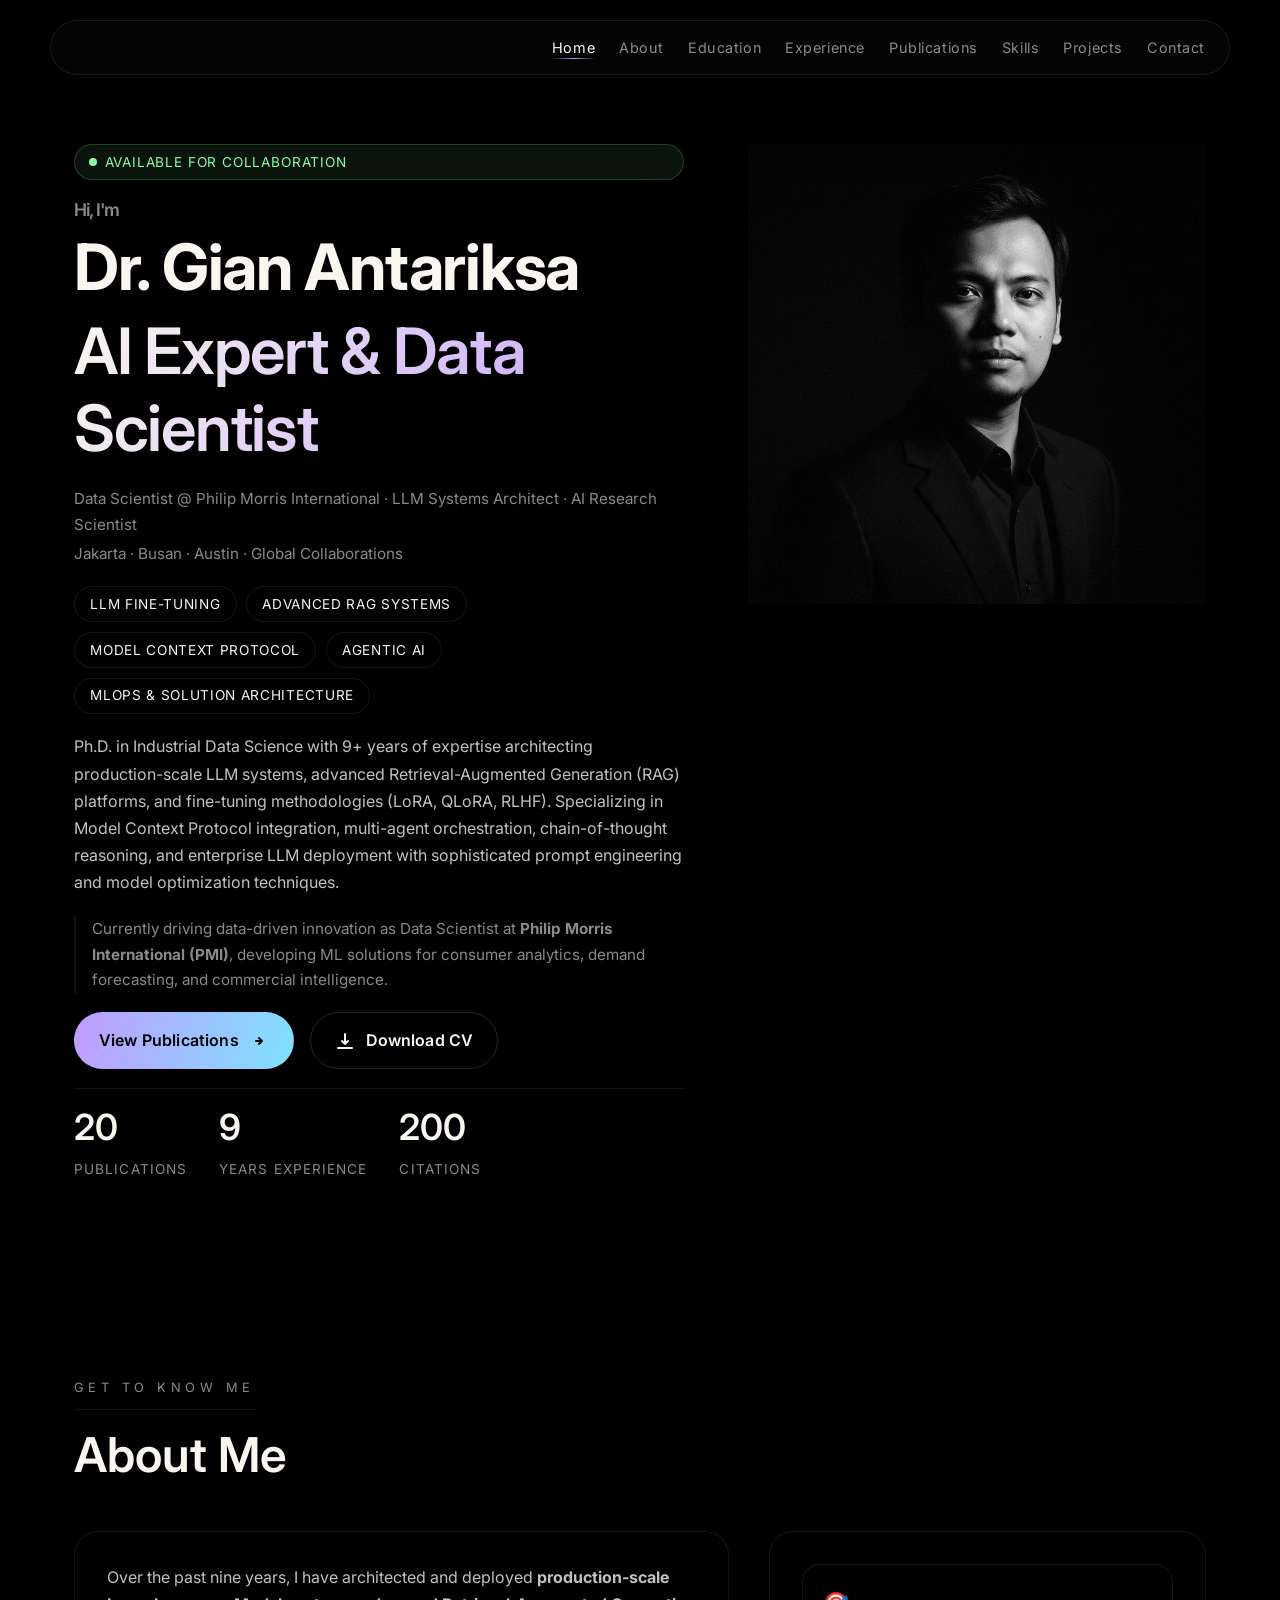
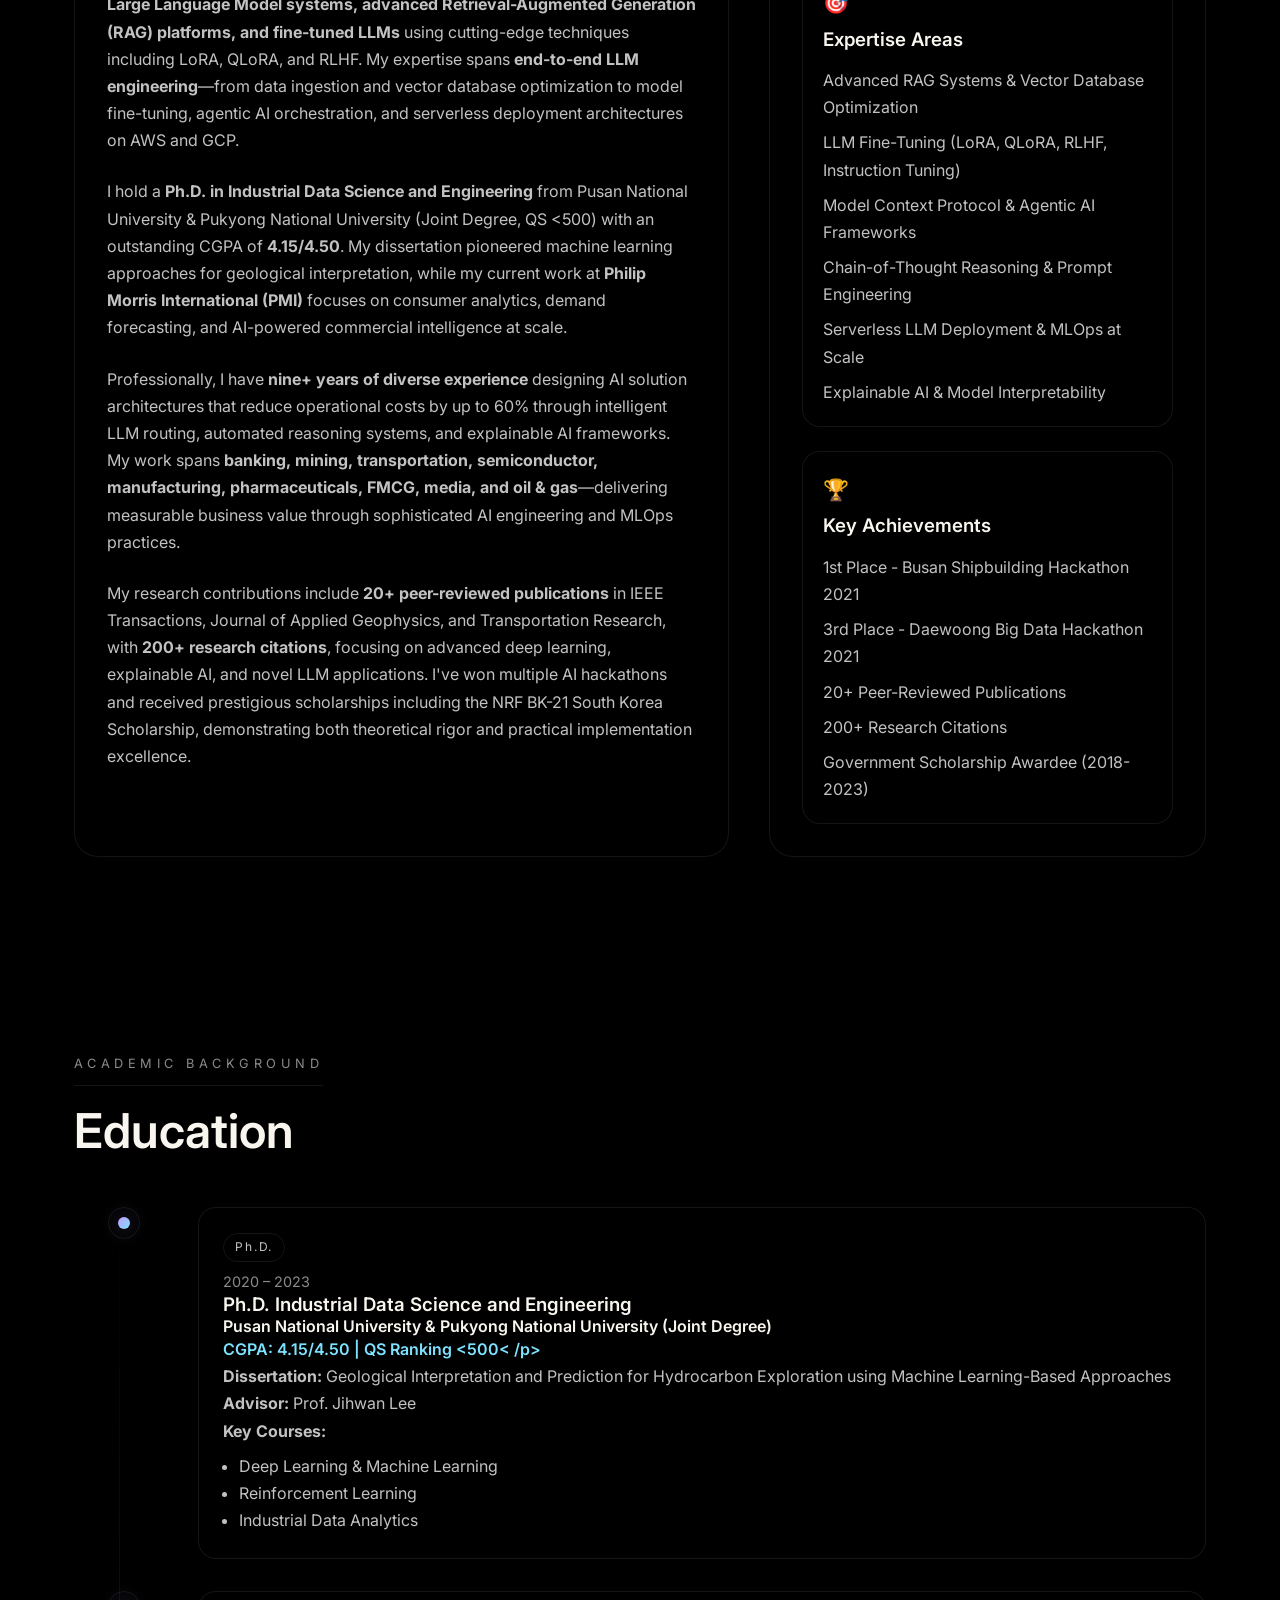
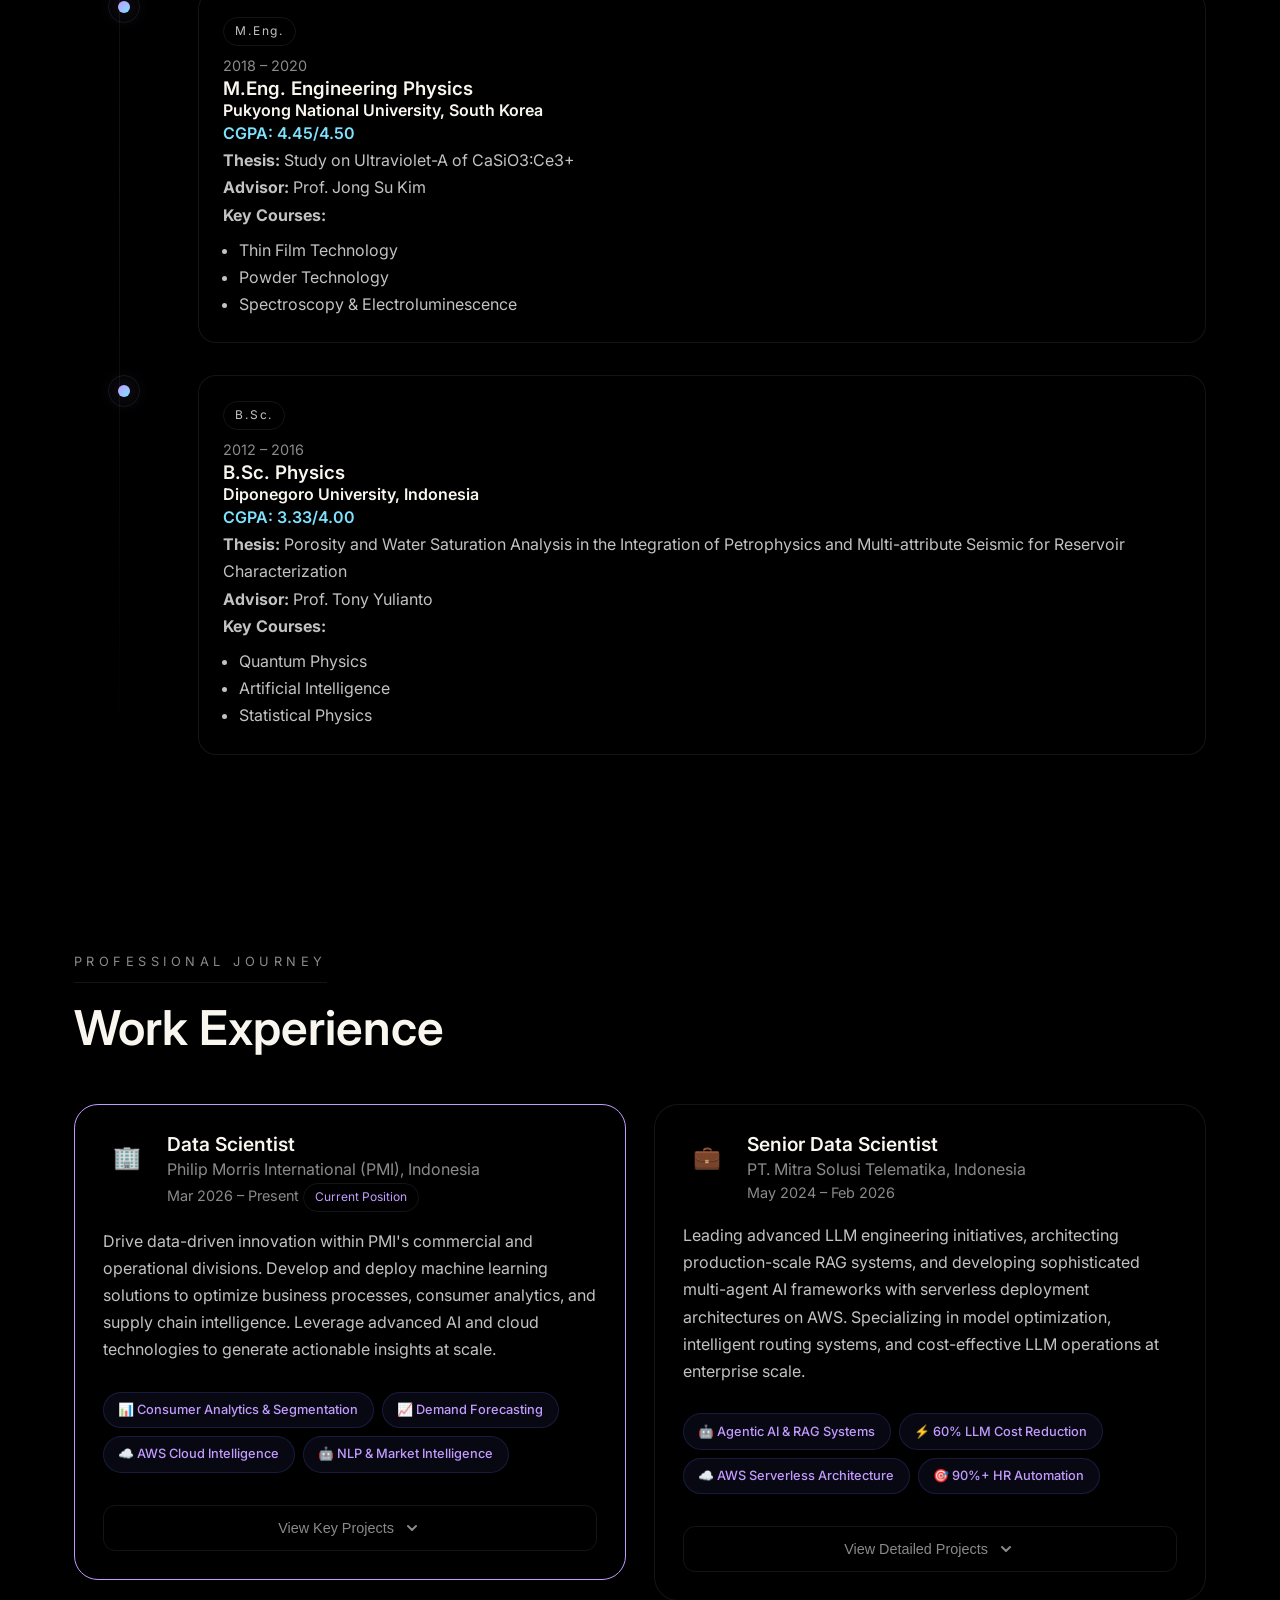
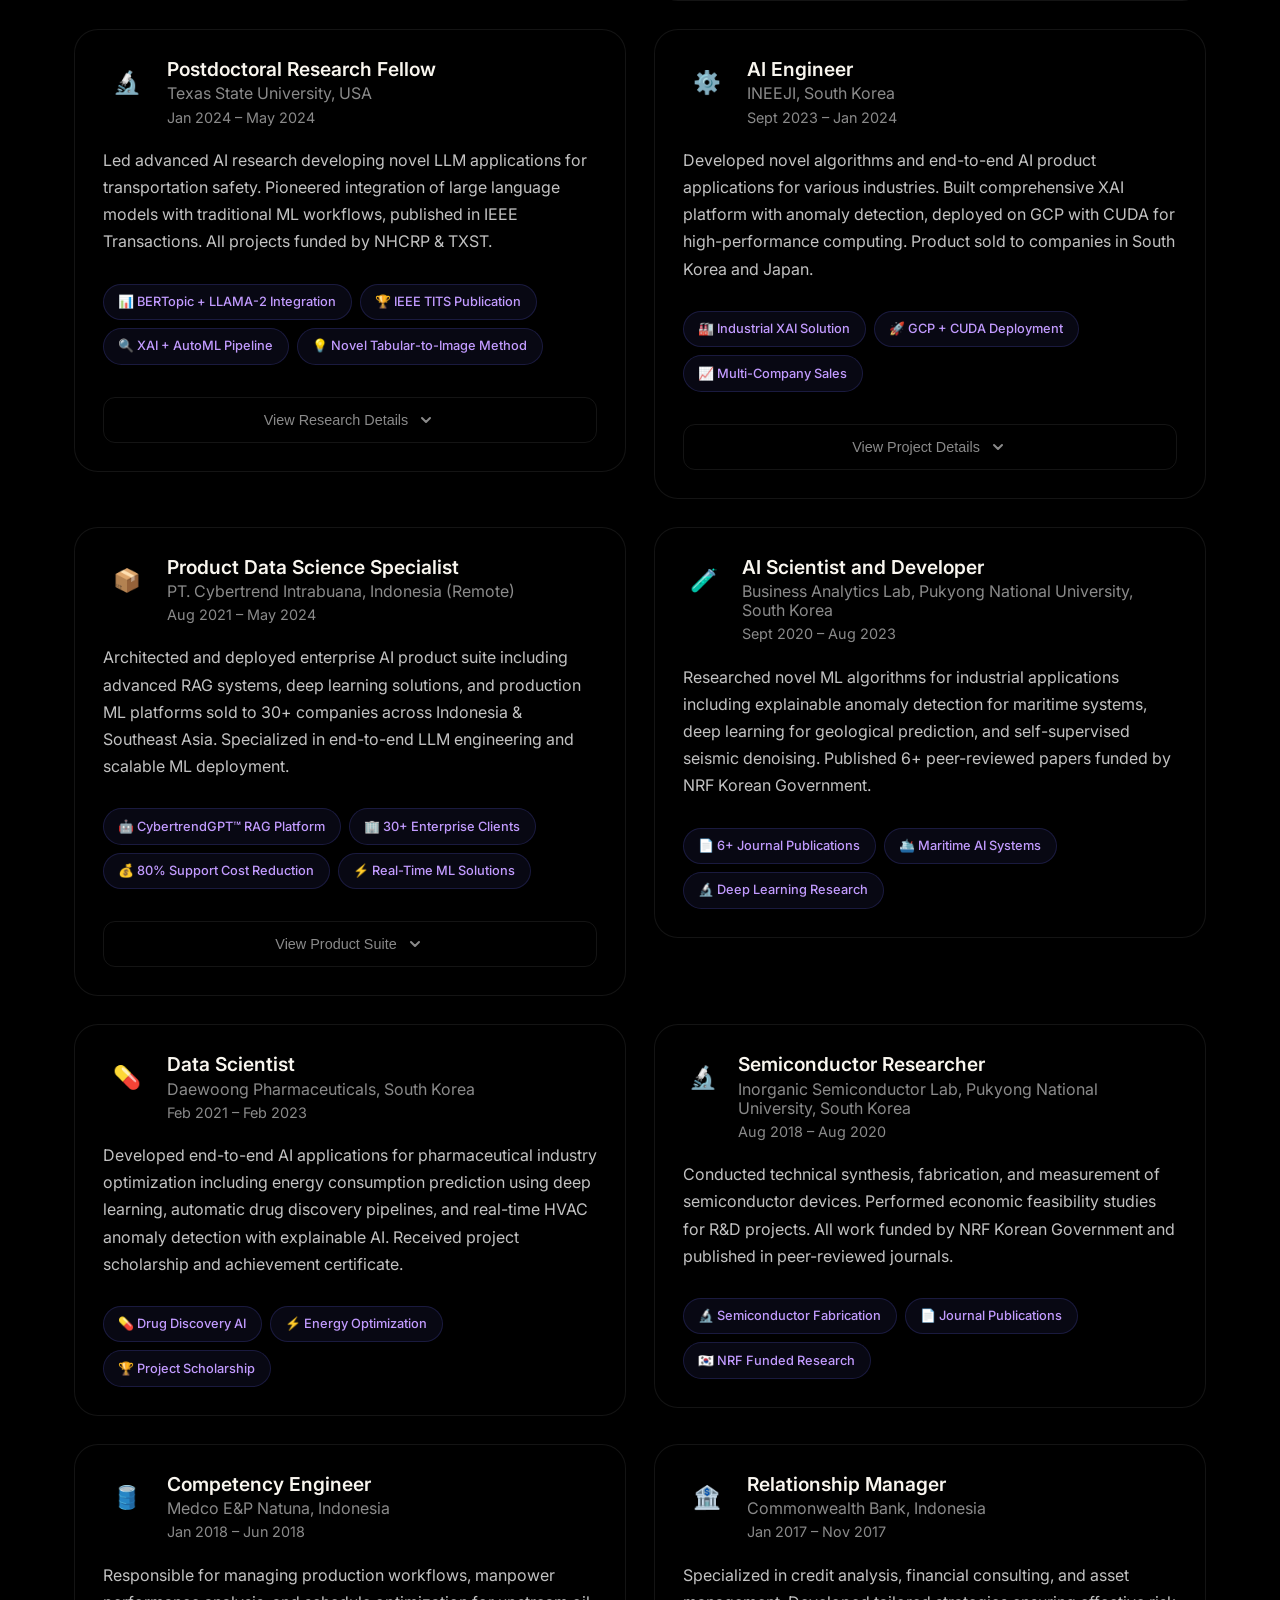
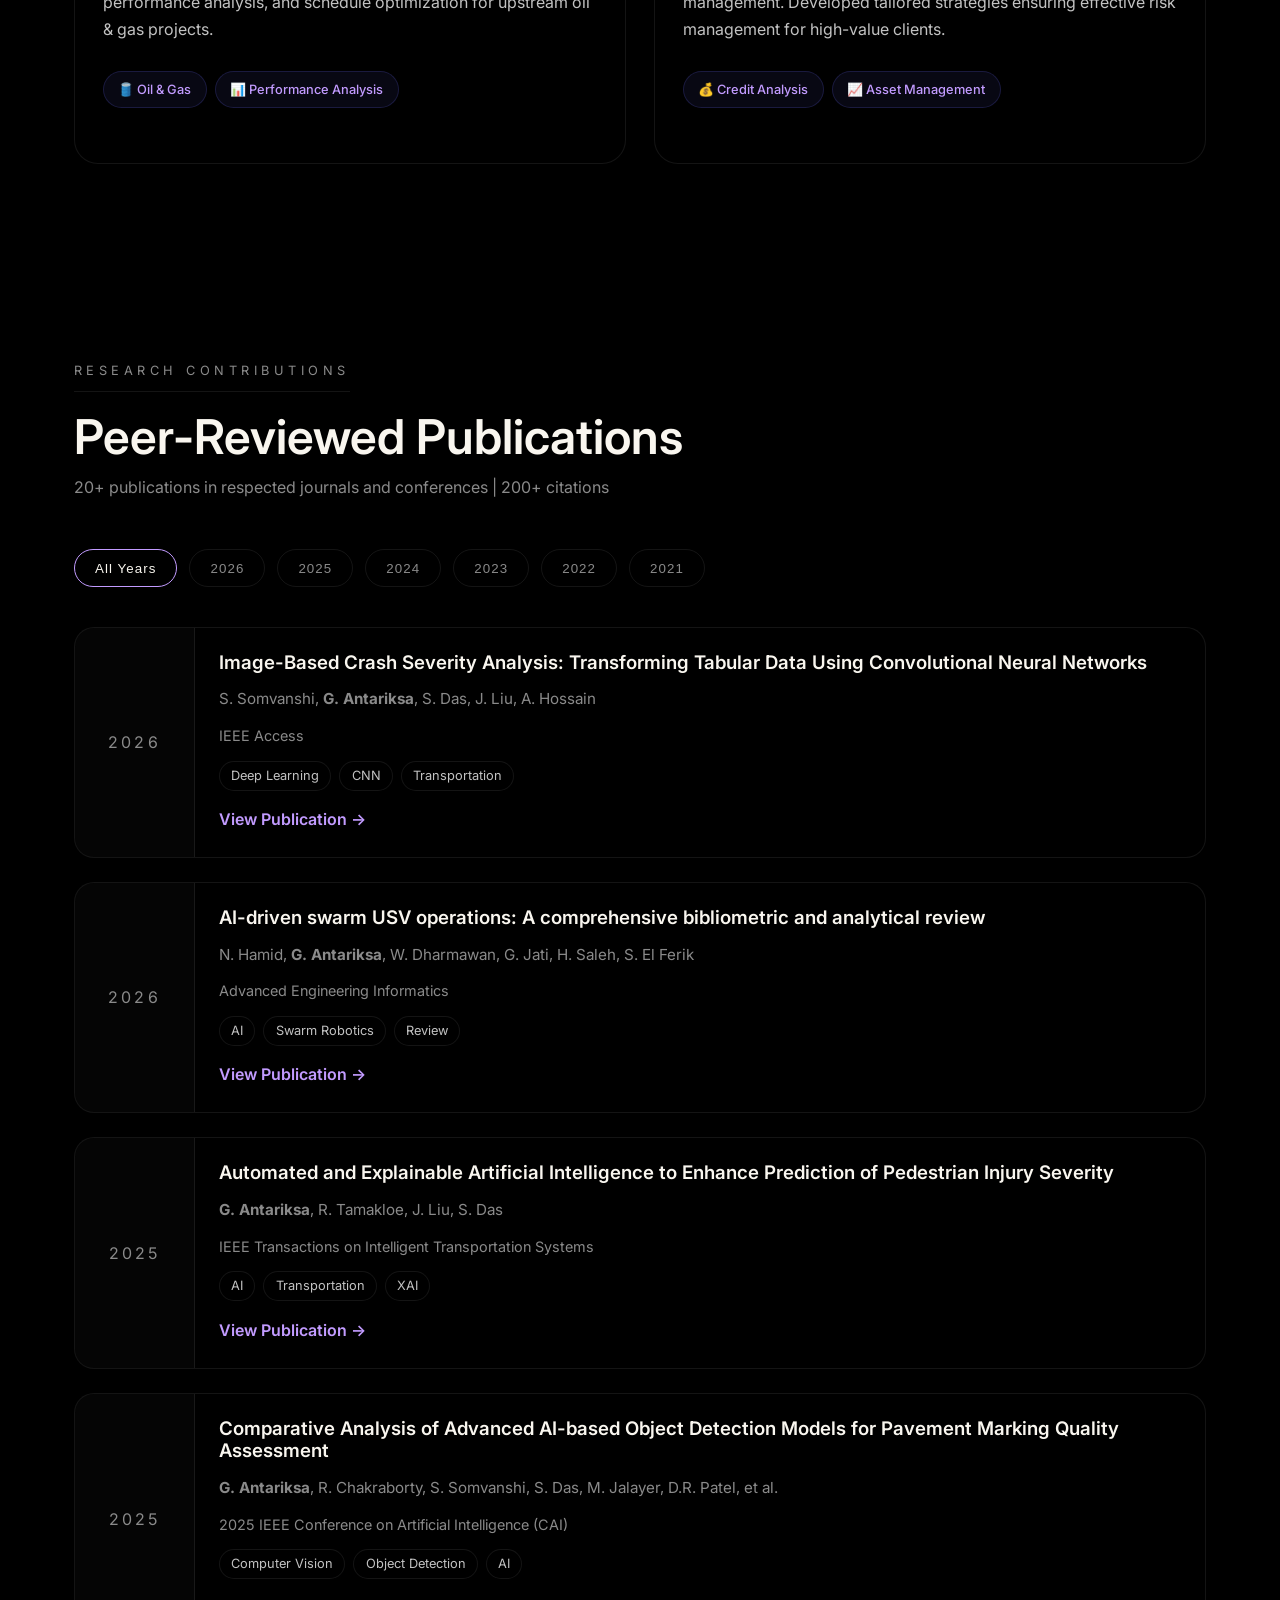
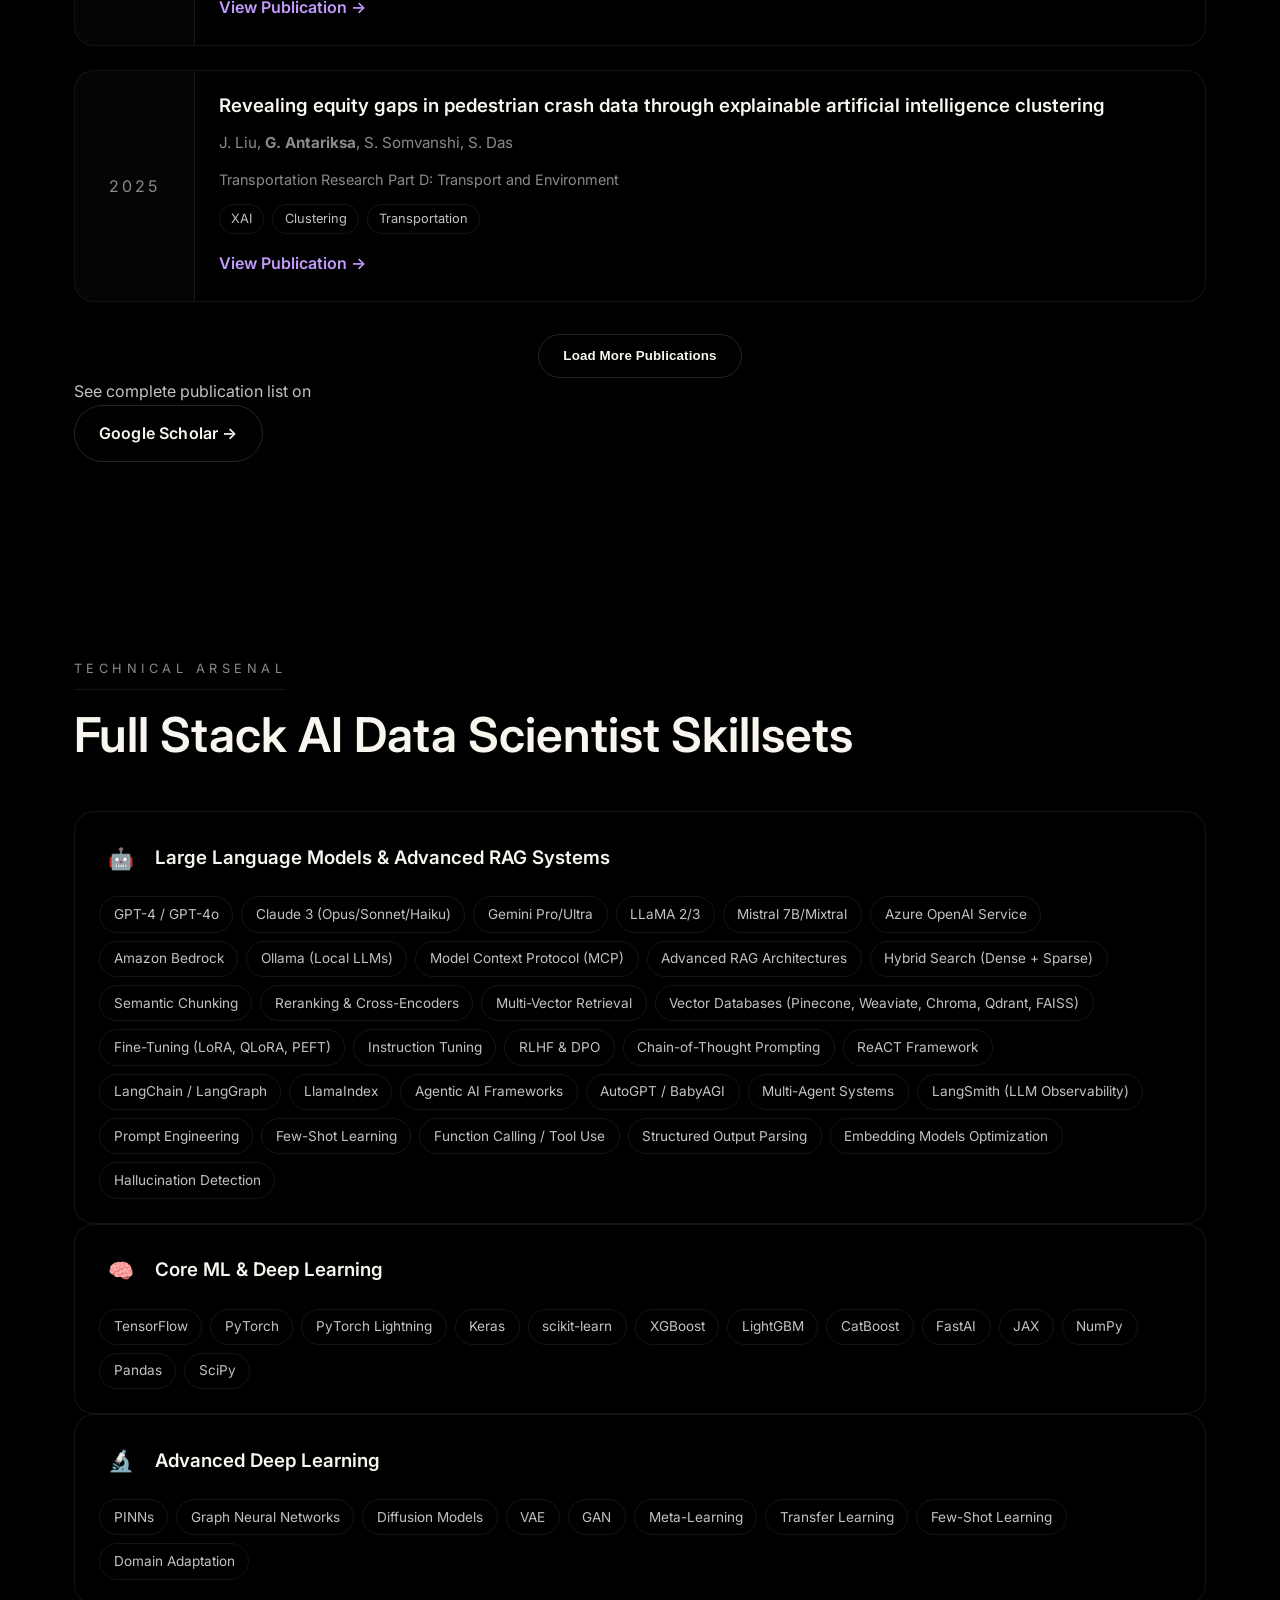
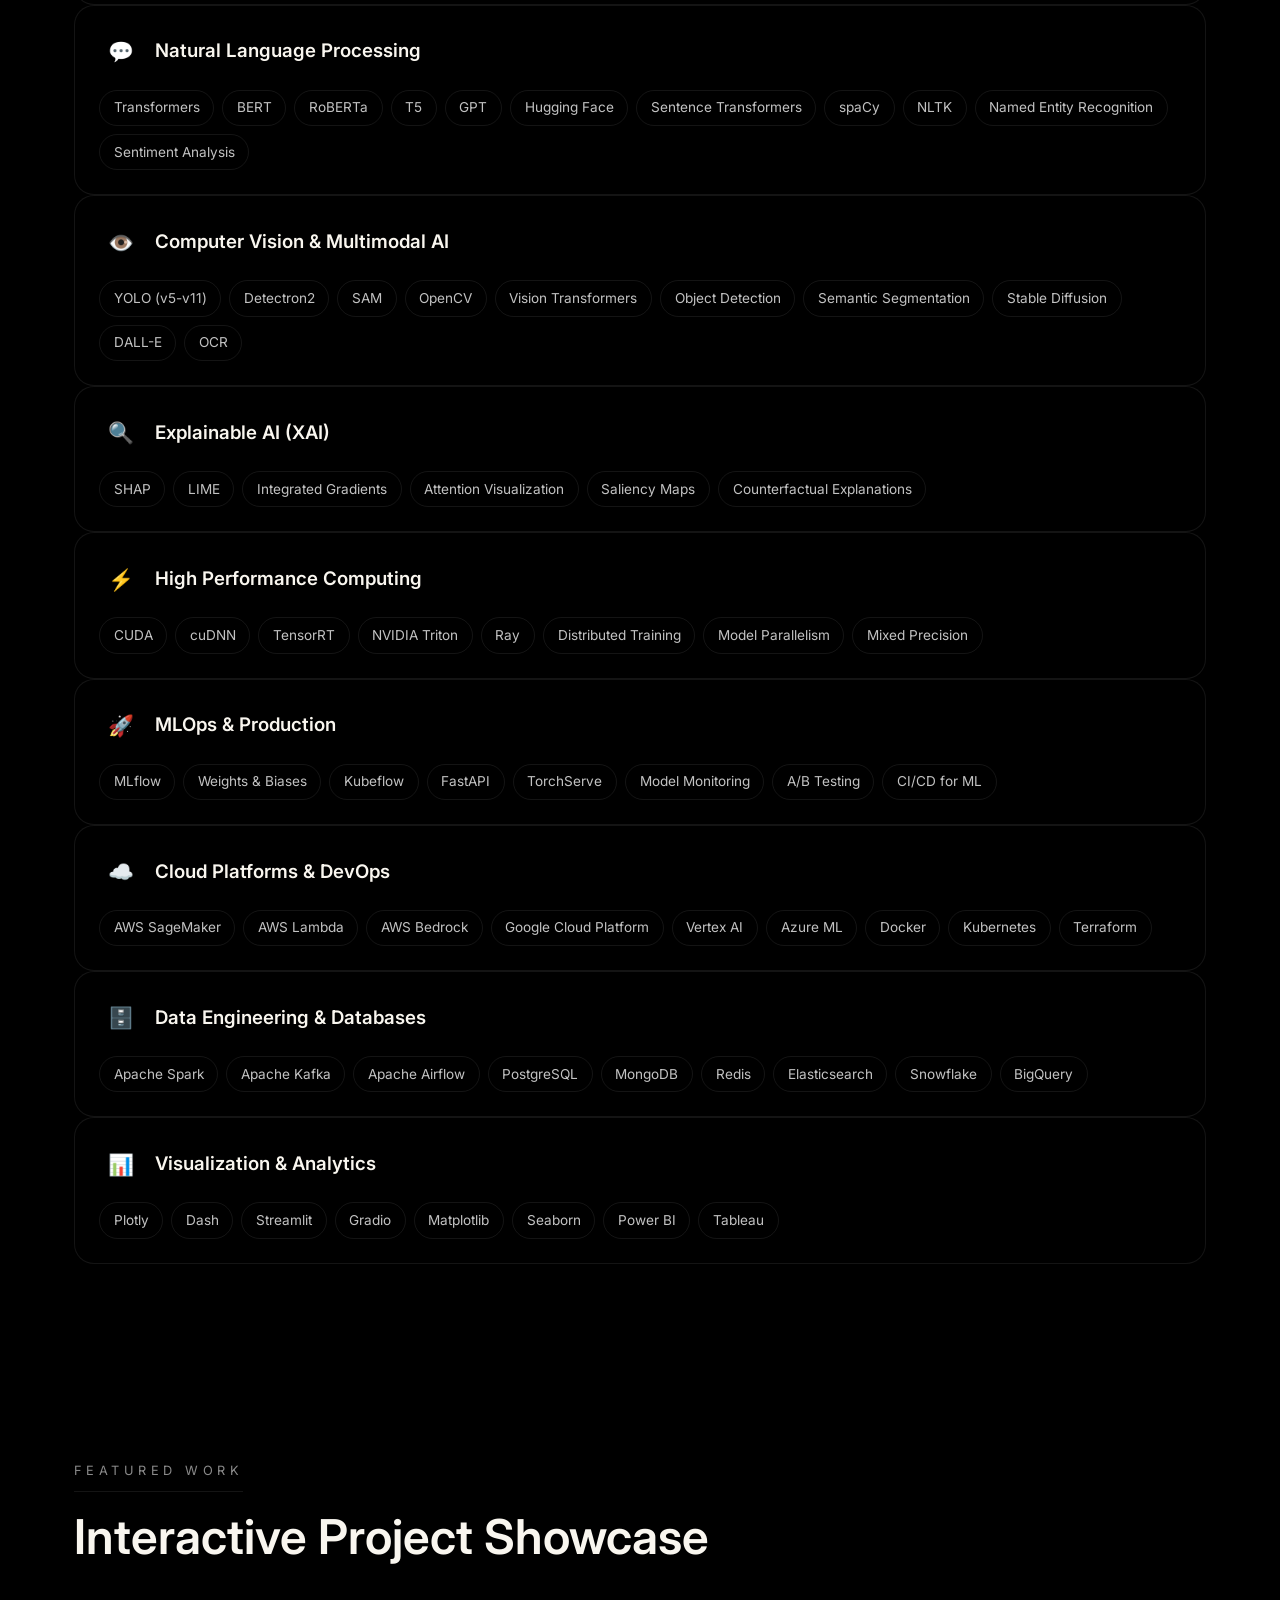
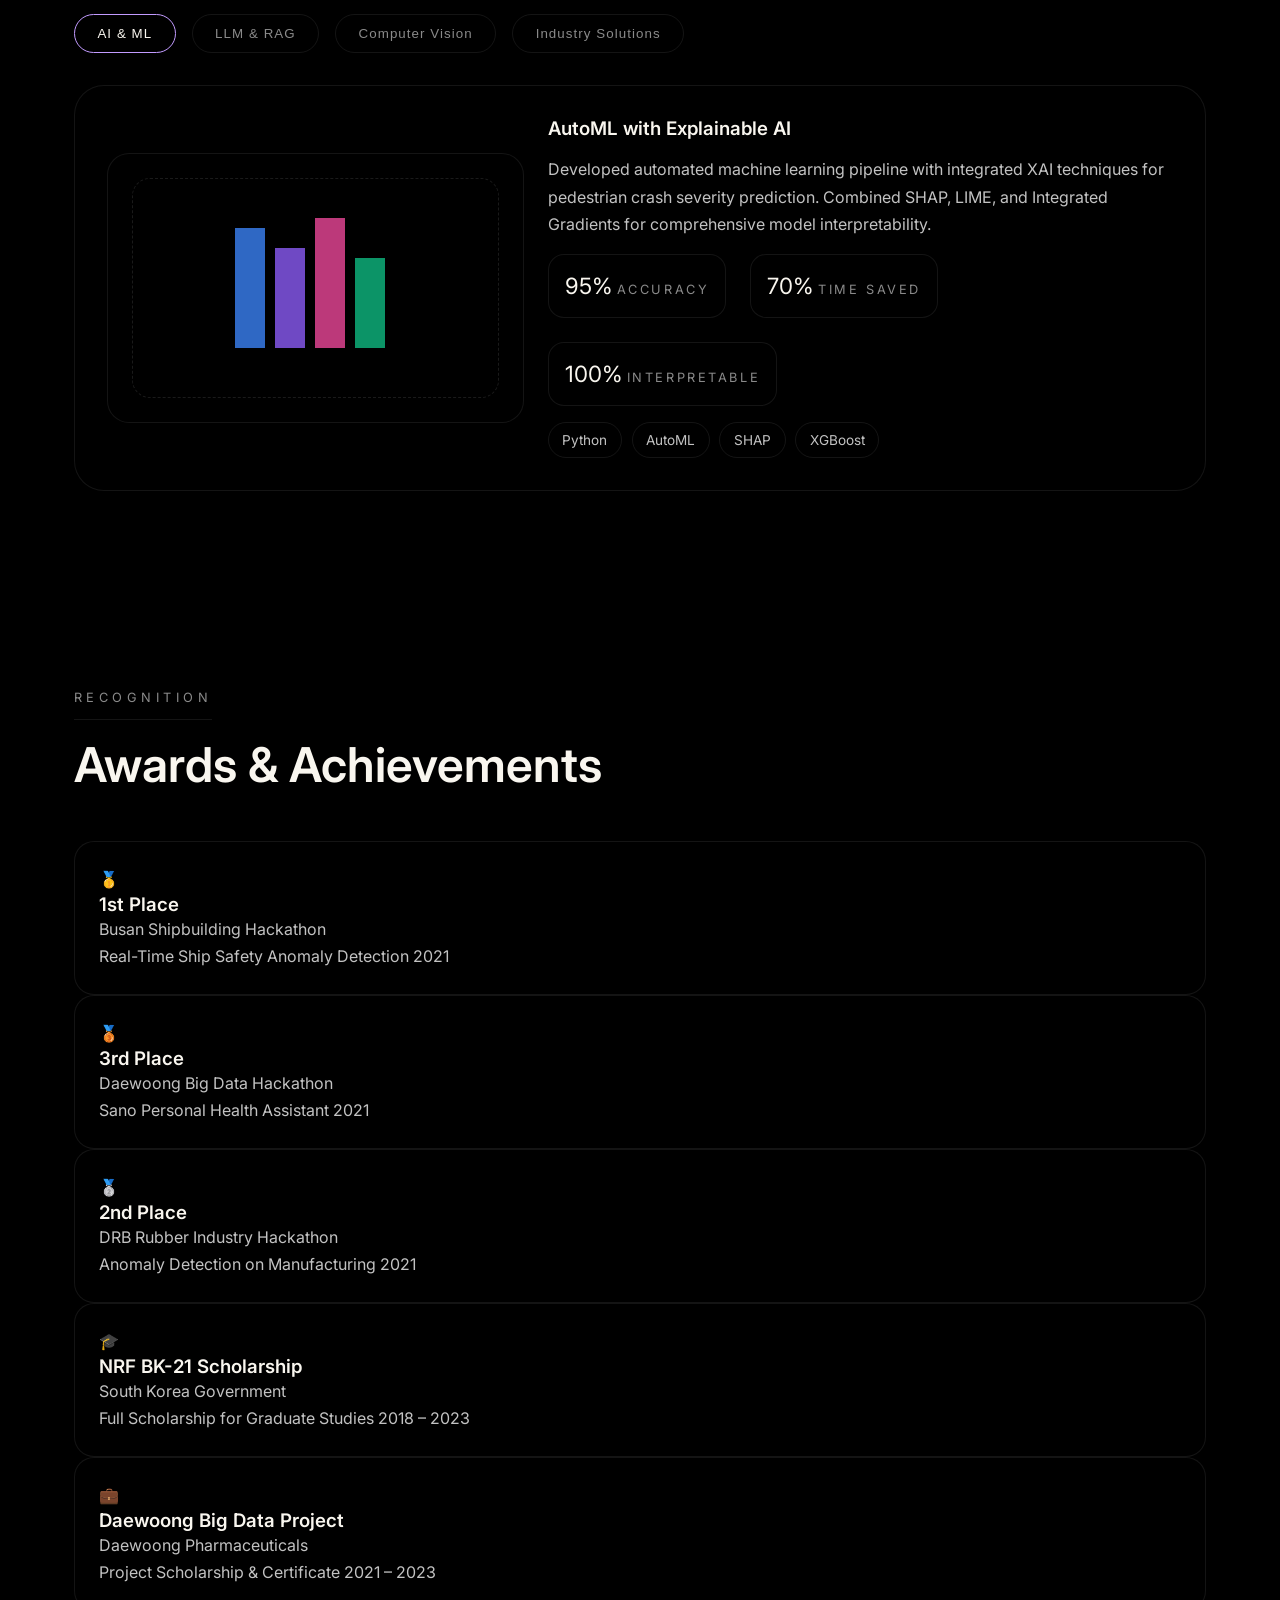
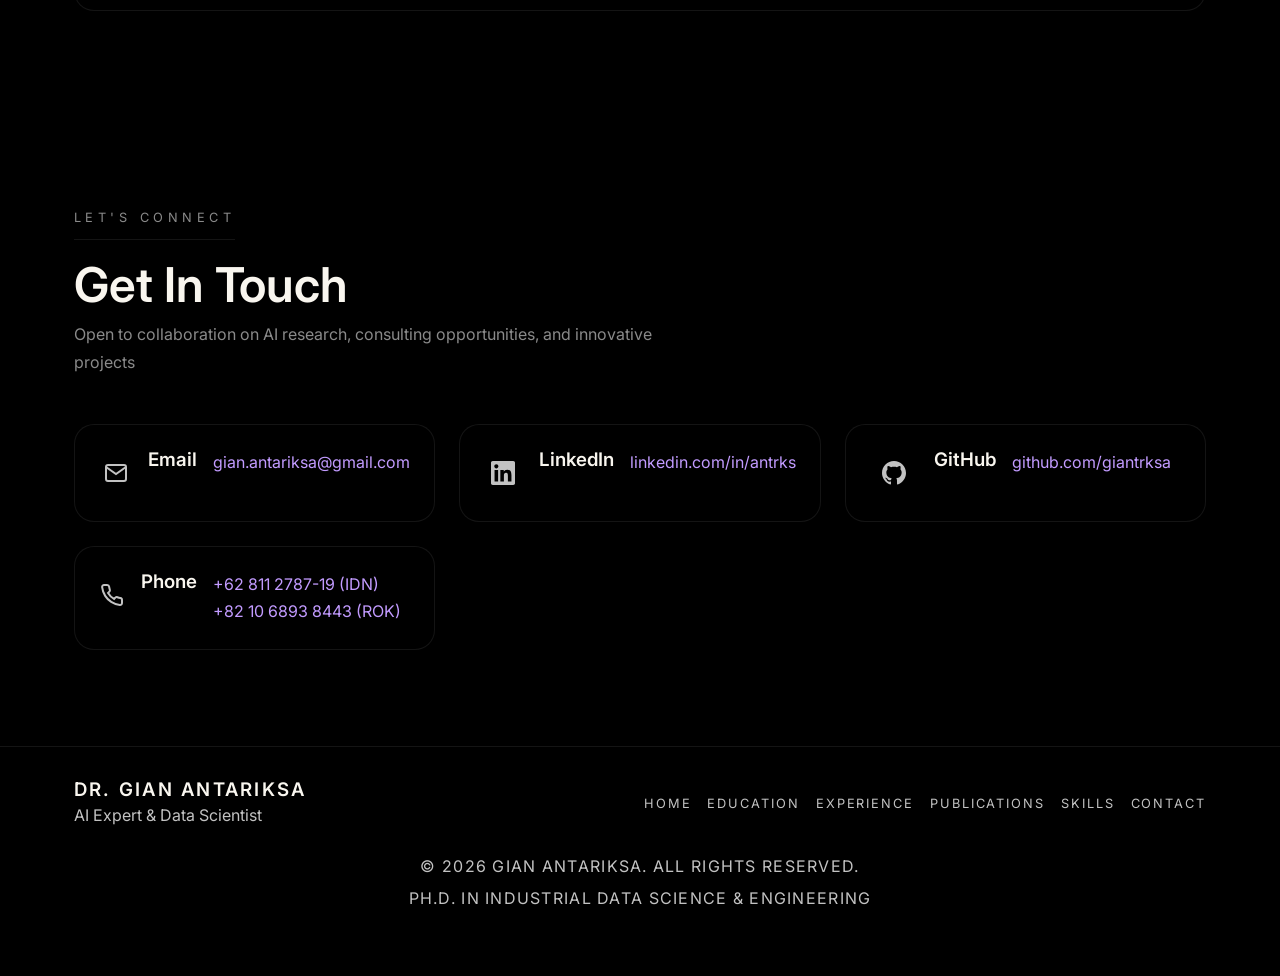
==== commit c7595fd6: "feat: Add new LaTeX resume source, update resume PDFs, and refresh website links." ====
--- a/index.html
+++ b/index.html
@@ -1,17 +1,23 @@
 <!DOCTYPE html>
 <html lang="en">
+
 <head>
     <meta charset="UTF-8">
     <meta name="viewport" content="width=device-width, initial-scale=1.0">
-    <meta name="description" content="Dr. Gian Antariksa - Ph.D. in Industrial Data Science | AI Expert | Machine Learning Scientist specializing in LLM, RAG Systems, Deep Learning, and MLOps">
-    <meta name="keywords" content="AI Expert, Data Scientist, Machine Learning, Deep Learning, LLM, RAG Systems, MLOps, Computer Vision, NLP">
+    <meta name="description"
+        content="Dr. Gian Antariksa - Ph.D. in Industrial Data Science | AI Expert | Machine Learning Scientist specializing in LLM, RAG Systems, Deep Learning, and MLOps">
+    <meta name="keywords"
+        content="AI Expert, Data Scientist, Machine Learning, Deep Learning, LLM, RAG Systems, MLOps, Computer Vision, NLP">
     <meta name="author" content="Gian Antariksa">
     <title>Dr. Gian Antariksa | AI Expert & Data Scientist</title>
     <link rel="stylesheet" href="styles.css">
     <link rel="preconnect" href="https://fonts.googleapis.com">
     <link rel="preconnect" href="https://fonts.gstatic.com" crossorigin>
-    <link href="https://fonts.googleapis.com/css2?family=Inter:wght@300;400;500;600;700;800;900&family=JetBrains+Mono:wght@400;500;600&display=swap" rel="stylesheet">
+    <link
+        href="https://fonts.googleapis.com/css2?family=Inter:wght@300;400;500;600;700;800;900&family=JetBrains+Mono:wght@400;500;600&display=swap"
+        rel="stylesheet">
 </head>
+
 <body>
     <!-- Navigation -->
     <nav class="navbar">
@@ -54,51 +60,60 @@
                         <span class="gradient-text">AI Expert & Data Scientist</span>
                     </h1>
                     <div class="hero-meta">
-                        <div class="hero-role">LLM Systems Architect · Advanced RAG Engineering · AI Research Scientist</div>
-                        <div class="hero-location">Jakarta · Busan · Global Collaborations</div>
+                        <div class="hero-role">Data Scientist @ Philip Morris International · LLM Systems Architect · AI
+                            Research Scientist</div>
+                        <div class="hero-location">Jakarta · Busan · Austin · Global Collaborations</div>
                     </div>
                     <div class="hero-tags">
                         <span class="hero-pill">LLM Fine-Tuning</span>
                         <span class="hero-pill">Advanced RAG Systems</span>
                         <span class="hero-pill">Model Context Protocol</span>
                         <span class="hero-pill">Agentic AI</span>
-                        <span class="hero-pill">LLM Reasoning</span>
+                        <span class="hero-pill">MLOps & Solution Architecture</span>
                     </div>
                     <p class="hero-description">
-                        Ph.D. in Industrial Data Science with 8+ years of expertise architecting production-scale LLM systems,
-                        advanced Retrieval-Augmented Generation (RAG) platforms, and fine-tuning methodologies (LoRA, QLoRA, RLHF).
-                        Specializing in Model Context Protocol integration, multi-agent orchestration, chain-of-thought reasoning,
-                        and enterprise LLM deployment with sophisticated prompt engineering and model optimization techniques.
+                        Ph.D. in Industrial Data Science with 9+ years of expertise architecting production-scale LLM
+                        systems,
+                        advanced Retrieval-Augmented Generation (RAG) platforms, and fine-tuning methodologies (LoRA,
+                        QLoRA, RLHF).
+                        Specializing in Model Context Protocol integration, multi-agent orchestration, chain-of-thought
+                        reasoning,
+                        and enterprise LLM deployment with sophisticated prompt engineering and model optimization
+                        techniques.
                     </p>
                     <p class="hero-note">
-                        Currently helping enterprises craft signature AI systems and mentoring technical teams on industrial data science excellence.
+                        Currently driving data-driven innovation as Data Scientist at <strong>Philip Morris
+                            International (PMI)</strong>, developing ML solutions for consumer analytics, demand
+                        forecasting, and commercial intelligence.
                     </p>
                     <div class="hero-buttons">
                         <a href="#publications" class="btn btn-primary">
                             <span>View Publications</span>
                             <svg width="20" height="20" viewBox="0 0 20 20" fill="none">
-                                <path d="M7 10L13 10M13 10L10 7M13 10L10 13" stroke="currentColor" stroke-width="2" stroke-linecap="round" stroke-linejoin="round"/>
+                                <path d="M7 10L13 10M13 10L10 7M13 10L10 13" stroke="currentColor" stroke-width="2"
+                                    stroke-linecap="round" stroke-linejoin="round" />
                             </svg>
                         </a>
                         <a href="resume/Resume_Gian.pdf" class="btn btn-secondary" download>
                             <svg width="20" height="20" viewBox="0 0 20 20" fill="none">
-                                <path d="M10 13V3M10 13L7 10M10 13L13 10M3 17H17" stroke="currentColor" stroke-width="2" stroke-linecap="round" stroke-linejoin="round"/>
+                                <path d="M10 13V3M10 13L7 10M10 13L13 10M3 17H17" stroke="currentColor" stroke-width="2"
+                                    stroke-linecap="round" stroke-linejoin="round" />
                             </svg>
                             <span>Download CV</span>
                         </a>
                     </div>
                     <div class="hero-stats">
                         <div class="stat-item">
-                            <span class="stat-number" data-target="15">0</span>
+                            <span class="stat-number" data-target="20">0</span>
                             <span class="stat-label">Publications</span>
                         </div>
                         <div class="stat-item">
-                            <span class="stat-number" data-target="8">0</span>
+                            <span class="stat-number" data-target="9">0</span>
                             <span class="stat-label">Years Experience</span>
                         </div>
                         <div class="stat-item">
-                            <span class="stat-number">4.15</span>
-                            <span class="stat-label">Ph.D. GPA</span>
+                            <span class="stat-number" data-target="200">0</span>
+                            <span class="stat-label">Citations</span>
                         </div>
                     </div>
                 </div>
@@ -124,32 +139,45 @@
             <div class="about-content">
                 <div class="about-main">
                     <p class="lead">
-                        Over the past eight years, I have architected and deployed <strong>production-scale Large Language Model
-                        systems, advanced Retrieval-Augmented Generation (RAG) platforms, and fine-tuned LLMs</strong> using
-                        cutting-edge techniques including LoRA, QLoRA, and RLHF. My expertise spans <strong>end-to-end LLM
-                        engineering</strong>—from data ingestion and vector database optimization to model fine-tuning,
+                        Over the past nine years, I have architected and deployed <strong>production-scale Large
+                            Language Model
+                            systems, advanced Retrieval-Augmented Generation (RAG) platforms, and fine-tuned
+                            LLMs</strong> using
+                        cutting-edge techniques including LoRA, QLoRA, and RLHF. My expertise spans <strong>end-to-end
+                            LLM
+                            engineering</strong>—from data ingestion and vector database optimization to model
+                        fine-tuning,
                         agentic AI orchestration, and serverless deployment architectures on AWS and GCP.
                     </p>
                     <p>
                         I hold a <strong>Ph.D. in Industrial Data Science and Engineering</strong> from Pusan National
                         University & Pukyong National University (Joint Degree, QS <500) with an outstanding CGPA of
-                        <strong>4.15/4.50</strong>. My dissertation pioneered machine learning approaches for geological
-                        interpretation, while my current work focuses on <strong>Model Context Protocol (MCP) integration,
-                        chain-of-thought reasoning systems, and multi-agent AI frameworks</strong> for enterprise applications.
+                            <strong>4.15/4.50</strong>. My dissertation pioneered machine learning approaches for
+                            geological
+                            interpretation, while my current work at <strong>Philip Morris International (PMI)</strong>
+                            focuses on
+                            consumer analytics, demand forecasting, and AI-powered commercial intelligence at scale.
                     </p>
                     <p>
-                        Professionally, I have <strong>eight+ years of diverse experience</strong> designing AI solution
-                        architectures that reduce operational costs by up to 60% through intelligent LLM routing, automated
-                        reasoning systems, and explainable AI frameworks. My work spans <strong>banking, mining, transportation,
-                        semiconductor, manufacturing, pharmaceuticals, media, and oil & gas</strong>—delivering measurable
+                        Professionally, I have <strong>nine+ years of diverse experience</strong> designing AI solution
+                        architectures that reduce operational costs by up to 60% through intelligent LLM routing,
+                        automated
+                        reasoning systems, and explainable AI frameworks. My work spans <strong>banking, mining,
+                            transportation,
+                            semiconductor, manufacturing, pharmaceuticals, FMCG, media, and oil &
+                            gas</strong>—delivering measurable
                         business value through sophisticated AI engineering and MLOps practices.
                     </p>
                     <p>
-                        My research contributions include <strong>15+ peer-reviewed publications</strong> in IEEE Transactions,
-                        Journal of Applied Geophysics, and Transportation Research, focusing on advanced deep learning,
-                        explainable AI, and novel LLM applications. I've won multiple AI hackathons and received prestigious
-                        scholarships including the NRF BK-21 South Korea Scholarship, demonstrating both theoretical rigor
-                        and practical implementation excellence.
+                        My research contributions include <strong>20+ peer-reviewed publications</strong> in IEEE
+                        Transactions,
+                        Journal of Applied Geophysics, and Transportation Research, with <strong>200+ research
+                            citations</strong>,
+                        focusing on advanced deep learning, explainable AI, and novel LLM applications. I've won
+                        multiple AI
+                        hackathons and received prestigious scholarships including the NRF BK-21 South Korea
+                        Scholarship,
+                        demonstrating both theoretical rigor and practical implementation excellence.
                     </p>
                 </div>
                 <div class="about-highlights">
@@ -171,8 +199,8 @@
                         <ul>
                             <li>1st Place - Busan Shipbuilding Hackathon 2021</li>
                             <li>3rd Place - Daewoong Big Data Hackathon 2021</li>
-                            <li>15+ Peer-Reviewed Publications</li>
-                            <li>Multiple Industry AI Solutions Deployed</li>
+                            <li>20+ Peer-Reviewed Publications</li>
+                            <li>200+ Research Citations</li>
                             <li>Government Scholarship Awardee (2018-2023)</li>
                         </ul>
                     </div>
@@ -199,17 +227,18 @@
                         <div class="timeline-period">2020 – 2023</div>
                         <h3>Ph.D. Industrial Data Science and Engineering</h3>
                         <h4>Pusan National University & Pukyong National University (Joint Degree)</h4>
-                        <p class="gpa">CGPA: 4.15/4.50 | QS Ranking <500</p>
-                        <div class="timeline-details">
-                            <p><strong>Dissertation:</strong> Geological Interpretation and Prediction for Hydrocarbon Exploration using Machine Learning-Based Approaches</p>
-                            <p><strong>Advisor:</strong> Prof. Jihwan Lee</p>
-                            <p><strong>Key Courses:</strong></p>
-                            <ul>
-                                <li>Deep Learning & Machine Learning</li>
-                                <li>Reinforcement Learning</li>
-                                <li>Industrial Data Analytics</li>
-                            </ul>
-                        </div>
+                        <p class="gpa">CGPA: 4.15/4.50 | QS Ranking <500< /p>
+                                <div class="timeline-details">
+                                    <p><strong>Dissertation:</strong> Geological Interpretation and Prediction for
+                                        Hydrocarbon Exploration using Machine Learning-Based Approaches</p>
+                                    <p><strong>Advisor:</strong> Prof. Jihwan Lee</p>
+                                    <p><strong>Key Courses:</strong></p>
+                                    <ul>
+                                        <li>Deep Learning & Machine Learning</li>
+                                        <li>Reinforcement Learning</li>
+                                        <li>Industrial Data Analytics</li>
+                                    </ul>
+                                </div>
                     </div>
                 </div>
 
@@ -249,7 +278,8 @@
                         <h4>Diponegoro University, Indonesia</h4>
                         <p class="gpa">CGPA: 3.33/4.00</p>
                         <div class="timeline-details">
-                            <p><strong>Thesis:</strong> Porosity and Water Saturation Analysis in the Integration of Petrophysics and Multi-attribute Seismic for Reservoir Characterization</p>
+                            <p><strong>Thesis:</strong> Porosity and Water Saturation Analysis in the Integration of
+                                Petrophysics and Multi-attribute Seismic for Reservoir Characterization</p>
                             <p><strong>Advisor:</strong> Prof. Tony Yulianto</p>
                             <p><strong>Key Courses:</strong></p>
                             <ul>
@@ -272,21 +302,104 @@
                 <h2 class="section-title">Work Experience</h2>
             </div>
             <div class="experience-grid">
-                <!-- Current Position -->
+                <!-- Current Position - PMI -->
                 <div class="experience-card current">
+                    <div class="exp-header">
+                        <div class="exp-icon">🏢</div>
+                        <div class="exp-meta">
+                            <h3>Data Scientist</h3>
+                            <h4>Philip Morris International (PMI), Indonesia</h4>
+                            <span class="exp-period">Mar 2026 – Present</span>
+                            <span class="exp-badge">Current Position</span>
+                        </div>
+                    </div>
+                    <p class="exp-summary">
+                        Drive data-driven innovation within PMI's commercial and operational divisions. Develop and
+                        deploy
+                        machine learning solutions to optimize business processes, consumer analytics, and supply chain
+                        intelligence. Leverage advanced AI and cloud technologies to generate actionable insights at
+                        scale.
+                    </p>
+
+                    <!-- Key Highlights -->
+                    <div class="exp-highlights">
+                        <div class="highlight-badge">📊 Consumer Analytics & Segmentation</div>
+                        <div class="highlight-badge">📈 Demand Forecasting</div>
+                        <div class="highlight-badge">☁️ AWS Cloud Intelligence</div>
+                        <div class="highlight-badge">🤖 NLP & Market Intelligence</div>
+                    </div>
+
+                    <button class="exp-toggle" onclick="toggleExperience(this)">
+                        <span class="toggle-text">View Key Projects</span>
+                        <svg class="toggle-icon" width="20" height="20" viewBox="0 0 20 20" fill="none"
+                            stroke="currentColor">
+                            <path d="M6 8l4 4 4-4" stroke-width="2" stroke-linecap="round" stroke-linejoin="round" />
+                        </svg>
+                    </button>
+
+                    <div class="exp-projects exp-details" style="display: none;">
+                        <h5>Key Projects:</h5>
+                        <div class="project-item">
+                            <strong>Consumer Behaviour Analytics & Segmentation Platform</strong>
+                            <p><strong>Architecture:</strong> End-to-end consumer segmentation framework leveraging
+                                unsupervised
+                                learning (K-Means, DBSCAN, Gaussian Mixture Models) combined with RFM analytics and
+                                AutoML pipelines.
+                                Integrate real-time behavioral data streams to enable dynamic segment updating.</p>
+                            <span class="impact">Impact: Enable precise targeting and personalization strategies,
+                                improving campaign ROI and consumer retention</span>
+                        </div>
+                        <div class="project-item">
+                            <strong>Demand Forecasting & Supply Chain Optimization</strong>
+                            <p><strong>Architecture:</strong> Multi-horizon demand forecasting system using ensemble
+                                deep learning
+                                models (LSTM, Temporal Fusion Transformers, Prophet) with automatic hyperparameter
+                                tuning.
+                                Developed inventory optimization algorithms to minimize stockouts and reduce holding
+                                costs.</p>
+                            <span class="impact">Impact: Improve forecast accuracy and supply chain efficiency, reducing
+                                operational costs</span>
+                        </div>
+                        <div class="project-item">
+                            <strong>Commercial Performance Intelligence Dashboard</strong>
+                            <p><strong>Architecture:</strong> Serverless ETL pipelines on AWS (Lambda, Glue, Athena, S3)
+                                for
+                                consolidating multi-source commercial data. Interactive Plotly/Dash dashboards for
+                                real-time sales
+                                and distribution monitoring.</p>
+                            <span class="impact">Impact: Accelerate decision-making with near-real-time business
+                                intelligence for commercial leadership</span>
+                        </div>
+                        <div class="project-item">
+                            <strong>AI-Powered Market Intelligence & NLP Analytics</strong>
+                            <p><strong>Architecture:</strong> NLP pipeline for sentiment analysis and topic modeling on
+                                consumer
+                                feedback and trade data using fine-tuned transformer models (BERT, RoBERTa) and
+                                BERTopic.
+                                Integrated LLM-based summarization for automated insight generation.</p>
+                            <span class="impact">Impact: Reduce manual analysis effort and surface actionable market
+                                signals faster</span>
+                        </div>
+                    </div>
+                </div>
+
+                <!-- Previous Position - MST -->
+                <div class="experience-card">
                     <div class="exp-header">
                         <div class="exp-icon">💼</div>
                         <div class="exp-meta">
                             <h3>Senior Data Scientist</h3>
                             <h4>PT. Mitra Solusi Telematika, Indonesia</h4>
-                            <span class="exp-period">May 2024 – Present</span>
-                            <span class="exp-badge">Current Position</span>
+                            <span class="exp-period">May 2024 – Feb 2026</span>
                         </div>
                     </div>
                     <p class="exp-summary">
-                        Leading advanced LLM engineering initiatives, architecting production-scale RAG systems, and developing
-                        sophisticated multi-agent AI frameworks with serverless deployment architectures on AWS. Specializing in
-                        model optimization, intelligent routing systems, and cost-effective LLM operations at enterprise scale.
+                        Leading advanced LLM engineering initiatives, architecting production-scale RAG systems, and
+                        developing
+                        sophisticated multi-agent AI frameworks with serverless deployment architectures on AWS.
+                        Specializing in
+                        model optimization, intelligent routing systems, and cost-effective LLM operations at enterprise
+                        scale.
                     </p>
 
                     <!-- Key Highlights -->
@@ -299,8 +412,9 @@
 
                     <button class="exp-toggle" onclick="toggleExperience(this)">
                         <span class="toggle-text">View Detailed Projects</span>
-                        <svg class="toggle-icon" width="20" height="20" viewBox="0 0 20 20" fill="none" stroke="currentColor">
-                            <path d="M6 8l4 4 4-4" stroke-width="2" stroke-linecap="round" stroke-linejoin="round"/>
+                        <svg class="toggle-icon" width="20" height="20" viewBox="0 0 20 20" fill="none"
+                            stroke="currentColor">
+                            <path d="M6 8l4 4 4-4" stroke-width="2" stroke-linecap="round" stroke-linejoin="round" />
                         </svg>
                     </button>
 
@@ -308,44 +422,68 @@
                         <h5>Detailed Projects:</h5>
                         <div class="project-item">
                             <strong>L2 SAP Incident Ticket Solutions using Agentic AI</strong>
-                            <p><strong>Architecture:</strong> Designed and deployed end-to-end serverless multi-agent AI system on AWS Lambda
-                            with event-driven architecture. Implemented RAG pipeline using FAISS vector database for incident knowledge retrieval,
-                            integrated with GPT-4 and Claude for reasoning. Built experimental AI personas with chain-of-thought prompting
-                            and ReACT (Reasoning + Acting) framework for automated L2 incident resolution.</p>
-                            <p><strong>Technical Stack:</strong> LangChain for agent orchestration, Amazon Bedrock for LLM inference,
-                            AWS Lambda for serverless compute, DynamoDB for state management, EventBridge for workflow orchestration,
-                            custom embedding models for semantic search across SAP documentation.</p>
-                            <span class="impact">Impact: 2% reduction in L2 vendor budget (~$40K annually), 35% faster incident resolution time</span>
+                            <p><strong>Architecture:</strong> Designed and deployed end-to-end serverless multi-agent AI
+                                system on AWS Lambda
+                                with event-driven architecture. Implemented RAG pipeline using FAISS vector database for
+                                incident knowledge retrieval,
+                                integrated with GPT-4 and Claude for reasoning. Built experimental AI personas with
+                                chain-of-thought prompting
+                                and ReACT (Reasoning + Acting) framework for automated L2 incident resolution.</p>
+                            <p><strong>Technical Stack:</strong> LangChain for agent orchestration, Amazon Bedrock for
+                                LLM inference,
+                                AWS Lambda for serverless compute, DynamoDB for state management, EventBridge for
+                                workflow orchestration,
+                                custom embedding models for semantic search across SAP documentation.</p>
+                            <span class="impact">Impact: 2% reduction in L2 vendor budget (~$40K annually), 35% faster
+                                incident resolution time</span>
                         </div>
                         <div class="project-item">
                             <strong>CV Screening & Talent Pooling RAG-Powered AI Agent</strong>
-                            <p><strong>Architecture:</strong> Built production RAG system with advanced document parsing (PyPDF2, Unstructured),
-                            semantic chunking strategies, and multi-vector retrieval. Implemented fine-tuned BERT embeddings for resume
-                            understanding and GPT-4 with structured output parsing for candidate evaluation. Developed talent scoring
-                            algorithm using ensemble methods combining LLM reasoning with traditional ML classifiers.</p>
-                            <p><strong>Technical Stack:</strong> LlamaIndex for document ingestion, Pinecone vector database, fine-tuned
-                            sentence-transformers for domain-specific embeddings, FastAPI for API gateway, LangSmith for LLM observability
-                            and evaluation, custom prompt templates with few-shot learning examples.</p>
-                            <span class="impact">Impact: 90%+ reduction in HR assessment effort, 3-day to 2-hour screening time, 95% candidate matching accuracy</span>
+                            <p><strong>Architecture:</strong> Built production RAG system with advanced document parsing
+                                (PyPDF2, Unstructured),
+                                semantic chunking strategies, and multi-vector retrieval. Implemented fine-tuned BERT
+                                embeddings for resume
+                                understanding and GPT-4 with structured output parsing for candidate evaluation.
+                                Developed talent scoring
+                                algorithm using ensemble methods combining LLM reasoning with traditional ML
+                                classifiers.</p>
+                            <p><strong>Technical Stack:</strong> LlamaIndex for document ingestion, Pinecone vector
+                                database, fine-tuned
+                                sentence-transformers for domain-specific embeddings, FastAPI for API gateway, LangSmith
+                                for LLM observability
+                                and evaluation, custom prompt templates with few-shot learning examples.</p>
+                            <span class="impact">Impact: 90%+ reduction in HR assessment effort, 3-day to 2-hour
+                                screening time, 95% candidate matching accuracy</span>
                         </div>
                         <div class="project-item">
                             <strong>Intelligent LLM Router with Model Context Protocol Integration</strong>
-                            <p><strong>Architecture:</strong> Developed sophisticated LLM routing system using semantic classification
-                            and query complexity analysis. Implemented Model Context Protocol (MCP) for standardized tool integration,
-                            enabling dynamic model selection (GPT-4, Claude, Gemini, local Llama models via Ollama) based on query type,
-                            security requirements, and cost optimization. Built middleware layer for data governance, PII detection,
-                            and compliance enforcement before LLM invocation.</p>
-                            <p><strong>Technical Stack:</strong> Custom routing classifier using fine-tuned DistilBERT, MCP server implementation,
-                            LangChain for multi-provider abstraction, Redis for caching and rate limiting, Prometheus + Grafana for cost
-                            tracking and performance monitoring, AWS Secrets Manager for API key management.</p>
-                            <span class="impact">Impact: 60% reduction in LLM costs ($18K/month savings), <100ms routing latency, 99.9% uptime SLA</span>
+                            <p><strong>Architecture:</strong> Developed sophisticated LLM routing system using semantic
+                                classification
+                                and query complexity analysis. Implemented Model Context Protocol (MCP) for standardized
+                                tool integration,
+                                enabling dynamic model selection (GPT-4, Claude, Gemini, local Llama models via Ollama)
+                                based on query type,
+                                security requirements, and cost optimization. Built middleware layer for data
+                                governance, PII detection,
+                                and compliance enforcement before LLM invocation.</p>
+                            <p><strong>Technical Stack:</strong> Custom routing classifier using fine-tuned DistilBERT,
+                                MCP server implementation,
+                                LangChain for multi-provider abstraction, Redis for caching and rate limiting,
+                                Prometheus + Grafana for cost
+                                tracking and performance monitoring, AWS Secrets Manager for API key management.</p>
+                            <span class="impact">Impact: 60% reduction in LLM costs ($18K/month savings), <100ms routing
+                                    latency, 99.9% uptime SLA</span>
                         </div>
                         <div class="project-item">
                             <strong>Serverless Data Platform with ML Pipeline Orchestration (AWS)</strong>
-                            <p><strong>Architecture:</strong> End-to-end ETL/ELT platform using AWS Step Functions for orchestration,
-                            Lambda for compute, Glue for data cataloging, and Athena for analytics. Integrated MLflow for experiment
-                            tracking, automated model retraining pipelines, and real-time feature engineering with Kinesis Data Streams.</p>
-                            <span class="impact">Impact: 70% reduction in infrastructure costs, real-time insights for Finance/Mining/IoT domains</span>
+                            <p><strong>Architecture:</strong> End-to-end ETL/ELT platform using AWS Step Functions for
+                                orchestration,
+                                Lambda for compute, Glue for data cataloging, and Athena for analytics. Integrated
+                                MLflow for experiment
+                                tracking, automated model retraining pipelines, and real-time feature engineering with
+                                Kinesis Data Streams.</p>
+                            <span class="impact">Impact: 70% reduction in infrastructure costs, real-time insights for
+                                Finance/Mining/IoT domains</span>
                         </div>
                     </div>
                 </div>
@@ -361,8 +499,10 @@
                         </div>
                     </div>
                     <p class="exp-summary">
-                        Led advanced AI research developing novel LLM applications for transportation safety. Pioneered integration of
-                        large language models with traditional ML workflows, published in IEEE Transactions. All projects funded by NHCRP & TXST.
+                        Led advanced AI research developing novel LLM applications for transportation safety. Pioneered
+                        integration of
+                        large language models with traditional ML workflows, published in IEEE Transactions. All
+                        projects funded by NHCRP & TXST.
                     </p>
 
                     <!-- Key Highlights -->
@@ -375,8 +515,9 @@
 
                     <button class="exp-toggle" onclick="toggleExperience(this)">
                         <span class="toggle-text">View Research Details</span>
-                        <svg class="toggle-icon" width="20" height="20" viewBox="0 0 20 20" fill="none" stroke="currentColor">
-                            <path d="M6 8l4 4 4-4" stroke-width="2" stroke-linecap="round" stroke-linejoin="round"/>
+                        <svg class="toggle-icon" width="20" height="20" viewBox="0 0 20 20" fill="none"
+                            stroke="currentColor">
+                            <path d="M6 8l4 4 4-4" stroke-width="2" stroke-linecap="round" stroke-linejoin="round" />
                         </svg>
                     </button>
 
@@ -384,38 +525,55 @@
                         <h5>Research Projects:</h5>
                         <div class="project-item">
                             <strong>AutoML with Explainable AI for Pedestrian Crash Severity Prediction</strong>
-                            <p><strong>Research Innovation:</strong> Developed automated machine learning pipeline integrating SHAP, LIME,
-                            and Integrated Gradients for model interpretability. Implemented feature engineering automation and hyperparameter
-                            optimization using Optuna. Published in IEEE TITS (Q1 journal, IF: 8.5).</p>
-                            <p><strong>Impact:</strong> 95% prediction accuracy, 70% reduction in analysis time, policy recommendations
-                            adopted by transportation agencies.</p>
+                            <p><strong>Research Innovation:</strong> Developed automated machine learning pipeline
+                                integrating SHAP, LIME,
+                                and Integrated Gradients for model interpretability. Implemented feature engineering
+                                automation and hyperparameter
+                                optimization using Optuna. Published in IEEE TITS (Q1 journal, IF: 8.5).</p>
+                            <p><strong>Impact:</strong> 95% prediction accuracy, 70% reduction in analysis time, policy
+                                recommendations
+                                adopted by transportation agencies.</p>
                         </div>
                         <div class="project-item">
                             <strong>Novel Tabular-to-Image Transformation for Deep Learning Classification</strong>
-                            <p><strong>Research Innovation:</strong> Pioneered methodology converting tabular crash data into image representations
-                            for CNN-based classification. Leveraged transfer learning from pre-trained Vision Transformers (ViT) achieving superior
-                            performance over traditional tabular methods.</p>
-                            <p><strong>Impact:</strong> 40% faster inference, 12% accuracy improvement, novel approach for tabular ML problems.</p>
+                            <p><strong>Research Innovation:</strong> Pioneered methodology converting tabular crash data
+                                into image representations
+                                for CNN-based classification. Leveraged transfer learning from pre-trained Vision
+                                Transformers (ViT) achieving superior
+                                performance over traditional tabular methods.</p>
+                            <p><strong>Impact:</strong> 40% faster inference, 12% accuracy improvement, novel approach
+                                for tabular ML problems.</p>
                         </div>
                         <div class="project-item">
-                            <strong>Advanced Topic Modeling: BERTopic with LLAMA-2 Integration for Narrative Analysis</strong>
-                            <p><strong>Architecture:</strong> Integrated BERTopic clustering with LLAMA-2 (7B parameter model) for automated
-                            topic representation and insight generation from crash narratives. Implemented custom fine-tuning pipeline with
-                            domain-specific instruction tuning on transportation safety corpus. Developed hierarchical topic modeling with
-                            dynamic topic evolution tracking.</p>
-                            <p><strong>Technical Implementation:</strong> Fine-tuned sentence-transformers for embedding generation, UMAP for
-                            dimensionality reduction, HDBSCAN for clustering, LLAMA-2 with LoRA fine-tuning for topic labeling and narrative
-                            summarization. Built end-to-end pipeline with MLflow tracking and automated evaluation metrics.</p>
-                            <p><strong>Impact:</strong> Uncovered 23 distinct crash pattern clusters, identified 5 novel risk factors, generated
-                            actionable policy recommendations adopted by state DOT.</p>
+                            <strong>Advanced Topic Modeling: BERTopic with LLAMA-2 Integration for Narrative
+                                Analysis</strong>
+                            <p><strong>Architecture:</strong> Integrated BERTopic clustering with LLAMA-2 (7B parameter
+                                model) for automated
+                                topic representation and insight generation from crash narratives. Implemented custom
+                                fine-tuning pipeline with
+                                domain-specific instruction tuning on transportation safety corpus. Developed
+                                hierarchical topic modeling with
+                                dynamic topic evolution tracking.</p>
+                            <p><strong>Technical Implementation:</strong> Fine-tuned sentence-transformers for embedding
+                                generation, UMAP for
+                                dimensionality reduction, HDBSCAN for clustering, LLAMA-2 with LoRA fine-tuning for
+                                topic labeling and narrative
+                                summarization. Built end-to-end pipeline with MLflow tracking and automated evaluation
+                                metrics.</p>
+                            <p><strong>Impact:</strong> Uncovered 23 distinct crash pattern clusters, identified 5 novel
+                                risk factors, generated
+                                actionable policy recommendations adopted by state DOT.</p>
                         </div>
                         <div class="project-item">
                             <strong>Marijuana-Related Crash Analysis using Advanced NLP & LLM Reasoning</strong>
-                            <p><strong>Architecture:</strong> Applied zero-shot and few-shot learning with GPT-4 for crash narrative classification,
-                            combined with BERTopic for unsupervised pattern discovery. Implemented chain-of-thought prompting for causal reasoning
-                            and counterfactual analysis.</p>
-                            <p><strong>Impact:</strong> First comprehensive LLM-based analysis of marijuana-involved crashes, findings presented
-                            to NHCRP, influenced safety policy discussions.</p>
+                            <p><strong>Architecture:</strong> Applied zero-shot and few-shot learning with GPT-4 for
+                                crash narrative classification,
+                                combined with BERTopic for unsupervised pattern discovery. Implemented chain-of-thought
+                                prompting for causal reasoning
+                                and counterfactual analysis.</p>
+                            <p><strong>Impact:</strong> First comprehensive LLM-based analysis of marijuana-involved
+                                crashes, findings presented
+                                to NHCRP, influenced safety policy discussions.</p>
                         </div>
                     </div>
                 </div>
@@ -431,8 +589,10 @@
                         </div>
                     </div>
                     <p class="exp-summary">
-                        Developed novel algorithms and end-to-end AI product applications for various industries. Built comprehensive
-                        XAI platform with anomaly detection, deployed on GCP with CUDA for high-performance computing. Product sold
+                        Developed novel algorithms and end-to-end AI product applications for various industries. Built
+                        comprehensive
+                        XAI platform with anomaly detection, deployed on GCP with CUDA for high-performance computing.
+                        Product sold
                         to companies in South Korea and Japan.
                     </p>
 
@@ -445,8 +605,9 @@
 
                     <button class="exp-toggle" onclick="toggleExperience(this)">
                         <span class="toggle-text">View Project Details</span>
-                        <svg class="toggle-icon" width="20" height="20" viewBox="0 0 20 20" fill="none" stroke="currentColor">
-                            <path d="M6 8l4 4 4-4" stroke-width="2" stroke-linecap="round" stroke-linejoin="round"/>
+                        <svg class="toggle-icon" width="20" height="20" viewBox="0 0 20 20" fill="none"
+                            stroke="currentColor">
+                            <path d="M6 8l4 4 4-4" stroke-width="2" stroke-linecap="round" stroke-linejoin="round" />
                         </svg>
                     </button>
 
@@ -454,9 +615,12 @@
                         <h5>Key Project:</h5>
                         <div class="project-item">
                             <strong>INFINITE OPTIMAL SERIES™</strong>
-                            <p>Industrial Process Efficiency Optimization with XAI. Developed Deep Learning-based Anomaly Detection
-                            (USAD, Anomaly Transformers) with advanced XAI (Kernel SHAP, Integrated Gradient, LIME). Built AutoML
-                            with automatic preprocessing and hyperparameter tuning. Deployed on GCP with CUDA for multi-user support.</p>
+                            <p>Industrial Process Efficiency Optimization with XAI. Developed Deep Learning-based
+                                Anomaly Detection
+                                (USAD, Anomaly Transformers) with advanced XAI (Kernel SHAP, Integrated Gradient, LIME).
+                                Built AutoML
+                                with automatic preprocessing and hyperparameter tuning. Deployed on GCP with CUDA for
+                                multi-user support.</p>
                             <span class="impact">Impact: Sold to multiple companies in South Korea and Japan</span>
                         </div>
                     </div>
@@ -473,8 +637,10 @@
                         </div>
                     </div>
                     <p class="exp-summary">
-                        Architected and deployed enterprise AI product suite including advanced RAG systems, deep learning solutions,
-                        and production ML platforms sold to 30+ companies across Indonesia & Southeast Asia. Specialized in end-to-end
+                        Architected and deployed enterprise AI product suite including advanced RAG systems, deep
+                        learning solutions,
+                        and production ML platforms sold to 30+ companies across Indonesia & Southeast Asia. Specialized
+                        in end-to-end
                         LLM engineering and scalable ML deployment.
                     </p>
 
@@ -488,8 +654,9 @@
 
                     <button class="exp-toggle" onclick="toggleExperience(this)">
                         <span class="toggle-text">View Product Suite</span>
-                        <svg class="toggle-icon" width="20" height="20" viewBox="0 0 20 20" fill="none" stroke="currentColor">
-                            <path d="M6 8l4 4 4-4" stroke-width="2" stroke-linecap="round" stroke-linejoin="round"/>
+                        <svg class="toggle-icon" width="20" height="20" viewBox="0 0 20 20" fill="none"
+                            stroke="currentColor">
+                            <path d="M6 8l4 4 4-4" stroke-width="2" stroke-linecap="round" stroke-linejoin="round" />
                         </svg>
                     </button>
 
@@ -497,41 +664,62 @@
                         <h5>Product Suite Highlights:</h5>
                         <div class="project-item">
                             <strong>CybertrendGPT™ - Enterprise RAG Platform</strong>
-                            <p><strong>Architecture:</strong> Production-grade Retrieval-Augmented Generation system with multi-stage
-                            retrieval pipeline. Implemented hybrid search combining dense (FAISS) and sparse (BM25) retrieval, semantic
-                            chunking with overlap optimization, and reranking using cross-encoders. Fine-tuned embeddings models
-                            (sentence-transformers) on domain-specific corpora for improved retrieval accuracy.</p>
-                            <p><strong>LLM Integration:</strong> Built unified interface supporting multiple LLM providers (OpenAI GPT-3.5/4,
-                            HuggingFace models with quantization). Implemented context window management, streaming responses, and prompt
-                            template optimization. Developed custom guardrails for hallucination detection and fact-checking.</p>
-                            <p><strong>Technical Stack:</strong> LangChain for orchestration, Weaviate/Chroma for vector storage, FastAPI
-                            backend, React frontend, Docker containerization, Redis caching layer, monitoring with W&B, A/B testing framework
-                            for prompt evaluation.</p>
-                            <p><strong>Business Value:</strong> Sold to 15+ enterprises, 80% reduction in customer support costs, 3-5x faster
-                            information retrieval vs. traditional search, 92% user satisfaction score.</p>
+                            <p><strong>Architecture:</strong> Production-grade Retrieval-Augmented Generation system
+                                with multi-stage
+                                retrieval pipeline. Implemented hybrid search combining dense (FAISS) and sparse (BM25)
+                                retrieval, semantic
+                                chunking with overlap optimization, and reranking using cross-encoders. Fine-tuned
+                                embeddings models
+                                (sentence-transformers) on domain-specific corpora for improved retrieval accuracy.</p>
+                            <p><strong>LLM Integration:</strong> Built unified interface supporting multiple LLM
+                                providers (OpenAI GPT-3.5/4,
+                                HuggingFace models with quantization). Implemented context window management, streaming
+                                responses, and prompt
+                                template optimization. Developed custom guardrails for hallucination detection and
+                                fact-checking.</p>
+                            <p><strong>Technical Stack:</strong> LangChain for orchestration, Weaviate/Chroma for vector
+                                storage, FastAPI
+                                backend, React frontend, Docker containerization, Redis caching layer, monitoring with
+                                W&B, A/B testing framework
+                                for prompt evaluation.</p>
+                            <p><strong>Business Value:</strong> Sold to 15+ enterprises, 80% reduction in customer
+                                support costs, 3-5x faster
+                                information retrieval vs. traditional search, 92% user satisfaction score.</p>
                         </div>
                         <div class="project-item">
                             <strong>CtrendVision™ for Retail - ML Platform with Time Series Forecasting</strong>
-                            <p><strong>Technical Implementation:</strong> Automated customer segmentation using ensemble clustering (K-Means +
-                            DBSCAN + Gaussian Mixture). Implemented advanced forecasting with Prophet for seasonality, LSTM/GRU/BiLSTM for
-                            short-term predictions, and Transformer models (Temporal Fusion Transformers) for multi-horizon forecasting.
-                            Built AutoML pipeline with hyperparameter optimization using Optuna.</p>
-                            <p><strong>Business Value:</strong> 25% increase in customer retention, 30% improvement in inventory planning accuracy.</p>
+                            <p><strong>Technical Implementation:</strong> Automated customer segmentation using ensemble
+                                clustering (K-Means +
+                                DBSCAN + Gaussian Mixture). Implemented advanced forecasting with Prophet for
+                                seasonality, LSTM/GRU/BiLSTM for
+                                short-term predictions, and Transformer models (Temporal Fusion Transformers) for
+                                multi-horizon forecasting.
+                                Built AutoML pipeline with hyperparameter optimization using Optuna.</p>
+                            <p><strong>Business Value:</strong> 25% increase in customer retention, 30% improvement in
+                                inventory planning accuracy.</p>
                         </div>
                         <div class="project-item">
                             <strong>CtrendMax™ for Manufacturing - Real-Time Anomaly Detection with XAI</strong>
-                            <p><strong>Deep Learning Architecture:</strong> Implemented USAD (UnSupervised Anomaly Detection) and Anomaly
-                            Transformers with attention mechanisms. Integrated comprehensive XAI layer (SHAP, LIME, Integrated Gradients,
-                            attention visualization) for explainable predictions. Real-time inference on streaming sensor data with <50ms latency.</p>
-                            <p><strong>Business Value:</strong> 40% reduction in false alarms, 98% anomaly detection rate, prevented $500K+
-                            in equipment failures.</p>
+                            <p><strong>Deep Learning Architecture:</strong> Implemented USAD (UnSupervised Anomaly
+                                Detection) and Anomaly
+                                Transformers with attention mechanisms. Integrated comprehensive XAI layer (SHAP, LIME,
+                                Integrated Gradients,
+                                attention visualization) for explainable predictions. Real-time inference on streaming
+                                sensor data with <50ms latency.</p>
+                                    <p><strong>Business Value:</strong> 40% reduction in false alarms, 98% anomaly
+                                        detection rate, prevented $500K+
+                                        in equipment failures.</p>
                         </div>
                         <div class="project-item">
                             <strong>CtrendMax™ for Banking - Credit Scoring & Churn Prediction Platform</strong>
-                            <p><strong>Technical Implementation:</strong> Deep neural network ensemble for credit scoring with adversarial
-                            training for fairness. AutoML pipeline (AutoGluon + FLAML) for churn prediction with automated feature engineering
-                            and model selection. Implemented model monitoring and drift detection with continuous retraining pipeline.</p>
-                            <p><strong>Business Value:</strong> 15% improvement in credit approval accuracy, 22% reduction in customer churn.</p>
+                            <p><strong>Technical Implementation:</strong> Deep neural network ensemble for credit
+                                scoring with adversarial
+                                training for fairness. AutoML pipeline (AutoGluon + FLAML) for churn prediction with
+                                automated feature engineering
+                                and model selection. Implemented model monitoring and drift detection with continuous
+                                retraining pipeline.</p>
+                            <p><strong>Business Value:</strong> 15% improvement in credit approval accuracy, 22%
+                                reduction in customer churn.</p>
                         </div>
                     </div>
                 </div>
@@ -547,8 +735,10 @@
                         </div>
                     </div>
                     <p class="exp-summary">
-                        Researched novel ML algorithms for industrial applications including explainable anomaly detection for maritime
-                        systems, deep learning for geological prediction, and self-supervised seismic denoising. Published 6+ peer-reviewed
+                        Researched novel ML algorithms for industrial applications including explainable anomaly
+                        detection for maritime
+                        systems, deep learning for geological prediction, and self-supervised seismic denoising.
+                        Published 6+ peer-reviewed
                         papers funded by NRF Korean Government.
                     </p>
                     <div class="exp-highlights">
@@ -568,8 +758,10 @@
                         </div>
                     </div>
                     <p class="exp-summary">
-                        Developed end-to-end AI applications for pharmaceutical industry optimization including energy consumption prediction
-                        using deep learning, automatic drug discovery pipelines, and real-time HVAC anomaly detection with explainable AI.
+                        Developed end-to-end AI applications for pharmaceutical industry optimization including energy
+                        consumption prediction
+                        using deep learning, automatic drug discovery pipelines, and real-time HVAC anomaly detection
+                        with explainable AI.
                         Received project scholarship and achievement certificate.
                     </p>
                     <div class="exp-highlights">
@@ -578,6 +770,66 @@
                         <div class="highlight-badge">🏆 Project Scholarship</div>
                     </div>
                 </div>
+
+                <div class="experience-card">
+                    <div class="exp-header">
+                        <div class="exp-icon">🔬</div>
+                        <div class="exp-meta">
+                            <h3>Semiconductor Researcher</h3>
+                            <h4>Inorganic Semiconductor Lab, Pukyong National University, South Korea</h4>
+                            <span class="exp-period">Aug 2018 – Aug 2020</span>
+                        </div>
+                    </div>
+                    <p class="exp-summary">
+                        Conducted technical synthesis, fabrication, and measurement of semiconductor devices. Performed
+                        economic feasibility studies for R&D projects. All work funded by NRF Korean Government and
+                        published
+                        in peer-reviewed journals.
+                    </p>
+                    <div class="exp-highlights">
+                        <div class="highlight-badge">🔬 Semiconductor Fabrication</div>
+                        <div class="highlight-badge">📄 Journal Publications</div>
+                        <div class="highlight-badge">🇰🇷 NRF Funded Research</div>
+                    </div>
+                </div>
+
+                <div class="experience-card">
+                    <div class="exp-header">
+                        <div class="exp-icon">🛢️</div>
+                        <div class="exp-meta">
+                            <h3>Competency Engineer</h3>
+                            <h4>Medco E&P Natuna, Indonesia</h4>
+                            <span class="exp-period">Jan 2018 – Jun 2018</span>
+                        </div>
+                    </div>
+                    <p class="exp-summary">
+                        Responsible for managing production workflows, manpower performance analysis, and schedule
+                        optimization for upstream oil & gas projects.
+                    </p>
+                    <div class="exp-highlights">
+                        <div class="highlight-badge">🛢️ Oil & Gas</div>
+                        <div class="highlight-badge">📊 Performance Analysis</div>
+                    </div>
+                </div>
+
+                <div class="experience-card">
+                    <div class="exp-header">
+                        <div class="exp-icon">🏦</div>
+                        <div class="exp-meta">
+                            <h3>Relationship Manager</h3>
+                            <h4>Commonwealth Bank, Indonesia</h4>
+                            <span class="exp-period">Jan 2017 – Nov 2017</span>
+                        </div>
+                    </div>
+                    <p class="exp-summary">
+                        Specialized in credit analysis, financial consulting, and asset management. Developed tailored
+                        strategies ensuring effective risk management for high-value clients.
+                    </p>
+                    <div class="exp-highlights">
+                        <div class="highlight-badge">💰 Credit Analysis</div>
+                        <div class="highlight-badge">📈 Asset Management</div>
+                    </div>
+                </div>
             </div>
         </div>
     </section>
@@ -588,11 +840,13 @@
             <div class="section-header">
                 <span class="section-label">Research Contributions</span>
                 <h2 class="section-title">Peer-Reviewed Publications</h2>
-                <p class="section-description">15+ publications in respected journals and conferences</p>
+                <p class="section-description">20+ publications in respected journals and conferences | 200+ citations
+                </p>
             </div>
 
             <div class="publications-filter">
                 <button class="filter-btn active" data-year="all">All Years</button>
+                <button class="filter-btn" data-year="2026">2026</button>
                 <button class="filter-btn" data-year="2025">2025</button>
                 <button class="filter-btn" data-year="2024">2024</button>
                 <button class="filter-btn" data-year="2023">2023</button>
@@ -601,11 +855,50 @@
             </div>
 
             <div class="publications-list">
+                <!-- 2026 Publications -->
+                <div class="publication-card" data-year="2026">
+                    <div class="pub-year">2026</div>
+                    <div class="pub-content">
+                        <h3>Image-Based Crash Severity Analysis: Transforming Tabular Data Using Convolutional Neural
+                            Networks</h3>
+                        <p class="pub-authors">S. Somvanshi, <strong>G. Antariksa</strong>, S. Das, J. Liu, A. Hossain
+                        </p>
+                        <p class="pub-venue">IEEE Access</p>
+                        <div class="pub-tags">
+                            <span class="tag">Deep Learning</span>
+                            <span class="tag">CNN</span>
+                            <span class="tag">Transportation</span>
+                        </div>
+                        <a href="https://doi.org/10.1109/ACCESS.2026.3526217" class="pub-link" target="_blank">
+                            View Publication →
+                        </a>
+                    </div>
+                </div>
+
+                <div class="publication-card" data-year="2026">
+                    <div class="pub-year">2026</div>
+                    <div class="pub-content">
+                        <h3>AI-driven swarm USV operations: A comprehensive bibliometric and analytical review</h3>
+                        <p class="pub-authors">N. Hamid, <strong>G. Antariksa</strong>, W. Dharmawan, G. Jati, H. Saleh,
+                            S. El Ferik</p>
+                        <p class="pub-venue">Advanced Engineering Informatics</p>
+                        <div class="pub-tags">
+                            <span class="tag">AI</span>
+                            <span class="tag">Swarm Robotics</span>
+                            <span class="tag">Review</span>
+                        </div>
+                        <a href="https://doi.org/10.1016/j.aei.2025.103972" class="pub-link" target="_blank">
+                            View Publication →
+                        </a>
+                    </div>
+                </div>
+
                 <!-- 2025 Publications -->
                 <div class="publication-card" data-year="2025">
                     <div class="pub-year">2025</div>
                     <div class="pub-content">
-                        <h3>Automated and Explainable Artificial Intelligence to Enhance Prediction of Pedestrian Injury Severity</h3>
+                        <h3>Automated and Explainable Artificial Intelligence to Enhance Prediction of Pedestrian Injury
+                            Severity</h3>
                         <p class="pub-authors"><strong>G. Antariksa</strong>, R. Tamakloe, J. Liu, S. Das</p>
                         <p class="pub-venue">IEEE Transactions on Intelligent Transportation Systems</p>
                         <div class="pub-tags">
@@ -622,22 +915,26 @@
                 <div class="publication-card" data-year="2025">
                     <div class="pub-year">2025</div>
                     <div class="pub-content">
-                        <h3>Comparative Analysis of Advanced AI-based Object Detection Models for Pavement Marking Quality Assessment</h3>
-                        <p class="pub-authors"><strong>G. Antariksa</strong>, R. Chakraborty, S. Somvanshi, S. Das, M. Jalayer, D.R. Patel, et al.</p>
-                        <p class="pub-venue">arXiv preprint arXiv:2503.11008</p>
+                        <h3>Comparative Analysis of Advanced AI-based Object Detection Models for Pavement Marking
+                            Quality Assessment</h3>
+                        <p class="pub-authors"><strong>G. Antariksa</strong>, R. Chakraborty, S. Somvanshi, S. Das, M.
+                            Jalayer, D.R. Patel, et al.</p>
+                        <p class="pub-venue">2025 IEEE Conference on Artificial Intelligence (CAI)</p>
                         <div class="pub-tags">
                             <span class="tag">Computer Vision</span>
                             <span class="tag">Object Detection</span>
                             <span class="tag">AI</span>
                         </div>
-                        <a href="#" class="pub-link">View Publication →</a>
+                        <a href="https://doi.org/10.1109/CAI59869.2025" class="pub-link" target="_blank">View
+                            Publication →</a>
                     </div>
                 </div>
 
                 <div class="publication-card" data-year="2025">
                     <div class="pub-year">2025</div>
                     <div class="pub-content">
-                        <h3>Revealing equity gaps in pedestrian crash data through explainable artificial intelligence clustering</h3>
+                        <h3>Revealing equity gaps in pedestrian crash data through explainable artificial intelligence
+                            clustering</h3>
                         <p class="pub-authors">J. Liu, <strong>G. Antariksa</strong>, S. Somvanshi, S. Das</p>
                         <p class="pub-venue">Transportation Research Part D: Transport and Environment</p>
                         <div class="pub-tags">
@@ -645,14 +942,16 @@
                             <span class="tag">Clustering</span>
                             <span class="tag">Transportation</span>
                         </div>
-                        <a href="https://doi.org/10.1016/j.trd.2024.104538" class="pub-link" target="_blank">View Publication →</a>
+                        <a href="https://doi.org/10.1016/j.trd.2024.104538" class="pub-link" target="_blank">View
+                            Publication →</a>
                     </div>
                 </div>
 
                 <div class="publication-card" data-year="2025">
                     <div class="pub-year">2025</div>
                     <div class="pub-content">
-                        <h3>XAI-driven contamination for self-supervised denoising with pixel-level anomaly detection in seismic data</h3>
+                        <h3>XAI-driven contamination for self-supervised denoising with pixel-level anomaly detection in
+                            seismic data</h3>
                         <p class="pub-authors"><strong>G. Antariksa</strong>, A. Koeshidayatullah, S. Das, J. Lee</p>
                         <p class="pub-venue">Journal of Applied Geophysics</p>
                         <div class="pub-tags">
@@ -660,7 +959,8 @@
                             <span class="tag">Deep Learning</span>
                             <span class="tag">Geophysics</span>
                         </div>
-                        <a href="https://doi.org/10.1016/j.jappgeo.2025.105723" class="pub-link" target="_blank">View Publication →</a>
+                        <a href="https://doi.org/10.1016/j.jappgeo.2025.105723" class="pub-link" target="_blank">View
+                            Publication →</a>
                     </div>
                 </div>
 
@@ -669,7 +969,8 @@
                     <div class="pub-year">2024</div>
                     <div class="pub-content">
                         <h3>A survey on deep tabular learning</h3>
-                        <p class="pub-authors">S. Somvanshi, S. Das, S.A. Javed, <strong>G. Antariksa</strong>, A. Hossain</p>
+                        <p class="pub-authors">S. Somvanshi, S. Das, S.A. Javed, <strong>G. Antariksa</strong>, A.
+                            Hossain</p>
                         <p class="pub-venue">arXiv preprint arXiv:2410.12034</p>
                         <div class="pub-tags">
                             <span class="tag">Deep Learning</span>
@@ -698,7 +999,8 @@
                 <div class="publication-card" data-year="2023">
                     <div class="pub-year">2023</div>
                     <div class="pub-content">
-                        <h3>Deep sequence model-based approach to well log data imputation and petrophysical analysis</h3>
+                        <h3>Deep sequence model-based approach to well log data imputation and petrophysical analysis
+                        </h3>
                         <p class="pub-authors"><strong>G. Antariksa</strong>, R. Muammar, A. Nugraha, J. Lee</p>
                         <p class="pub-venue">Journal of Applied Geophysics</p>
                         <div class="pub-tags">
@@ -706,28 +1008,32 @@
                             <span class="tag">LSTM</span>
                             <span class="tag">Oil & Gas</span>
                         </div>
-                        <a href="https://doi.org/10.1016/j.jappgeo.2023.105213" class="pub-link" target="_blank">View Publication →</a>
+                        <a href="https://doi.org/10.1016/j.jappgeo.2023.105213" class="pub-link" target="_blank">View
+                            Publication →</a>
                     </div>
                 </div>
 
                 <div class="publication-card" data-year="2023">
                     <div class="pub-year">2023</div>
                     <div class="pub-content">
-                        <h3>White electroluminescence from Ce³⁺-doped bi-phase calcium silicate in metal-oxide-semiconductor structure</h3>
+                        <h3>White electroluminescence from Ce³⁺-doped bi-phase calcium silicate in
+                            metal-oxide-semiconductor structure</h3>
                         <p class="pub-authors">M.M. Afandi, <strong>G. Antariksa</strong>, J. Kim</p>
                         <p class="pub-venue">Thin Solid Films</p>
                         <div class="pub-tags">
                             <span class="tag">Semiconductors</span>
                             <span class="tag">Materials Science</span>
                         </div>
-                        <a href="https://doi.org/10.1016/j.tsf.2022.139630" class="pub-link" target="_blank">View Publication →</a>
+                        <a href="https://doi.org/10.1016/j.tsf.2022.139630" class="pub-link" target="_blank">View
+                            Publication →</a>
                     </div>
                 </div>
 
                 <div class="publication-card" data-year="2023">
                     <div class="pub-year">2023</div>
                     <div class="pub-content">
-                        <h3>Improving Geological Interpretation and Prediction for Hydrocarbon Exploration using ML-Based Approaches</h3>
+                        <h3>Improving Geological Interpretation and Prediction for Hydrocarbon Exploration using
+                            ML-Based Approaches</h3>
                         <p class="pub-authors"><strong>A. Gian</strong></p>
                         <p class="pub-venue">Ph.D. Thesis, Pukyong National University</p>
                         <div class="pub-tags">
@@ -742,7 +1048,8 @@
                 <div class="publication-card" data-year="2022">
                     <div class="pub-year">2022</div>
                     <div class="pub-content">
-                        <h3>Performance evaluation of machine learning-based classification with rock-physics analysis in Tarakan Basin</h3>
+                        <h3>Performance evaluation of machine learning-based classification with rock-physics analysis
+                            in Tarakan Basin</h3>
                         <p class="pub-authors"><strong>G. Antariksa</strong>, R. Muammar, J. Lee</p>
                         <p class="pub-venue">Journal of Petroleum Science and Engineering</p>
                         <div class="pub-tags">
@@ -750,7 +1057,8 @@
                             <span class="tag">Classification</span>
                             <span class="tag">Geophysics</span>
                         </div>
-                        <a href="https://doi.org/10.1016/j.petrol.2021.109250" class="pub-link" target="_blank">View Publication →</a>
+                        <a href="https://doi.org/10.1016/j.petrol.2021.109250" class="pub-link" target="_blank">View
+                            Publication →</a>
                     </div>
                 </div>
 
@@ -764,7 +1072,8 @@
                             <span class="tag">Semiconductors</span>
                             <span class="tag">Materials</span>
                         </div>
-                        <a href="https://doi.org/10.1016/j.jlumin.2022.119177" class="pub-link" target="_blank">View Publication →</a>
+                        <a href="https://doi.org/10.1016/j.jlumin.2022.119177" class="pub-link" target="_blank">View
+                            Publication →</a>
                     </div>
                 </div>
 
@@ -778,7 +1087,8 @@
                             <span class="tag">Semiconductors</span>
                             <span class="tag">Optics</span>
                         </div>
-                        <a href="https://doi.org/10.1016/j.jlumin.2022.119201" class="pub-link" target="_blank">View Publication →</a>
+                        <a href="https://doi.org/10.1016/j.jlumin.2022.119201" class="pub-link" target="_blank">View
+                            Publication →</a>
                     </div>
                 </div>
 
@@ -794,7 +1104,8 @@
                             <span class="tag">Anomaly Detection</span>
                             <span class="tag">IoT</span>
                         </div>
-                        <a href="https://doi.org/10.3390/s21155200" class="pub-link" target="_blank">View Publication →</a>
+                        <a href="https://doi.org/10.3390/s21155200" class="pub-link" target="_blank">View Publication
+                            →</a>
                     </div>
                 </div>
 
@@ -803,7 +1114,8 @@
                     <div class="pub-content">
                         <h3>Anomaly detection in vessel sensors data with unsupervised learning technique</h3>
                         <p class="pub-authors">M.P. Handayani, <strong>G. Antariksa</strong>, J. Lee</p>
-                        <p class="pub-venue">2021 International Conference on Electronics, Information, and Communication (ICEIC)</p>
+                        <p class="pub-venue">2021 International Conference on Electronics, Information, and
+                            Communication (ICEIC)</p>
                         <div class="pub-tags">
                             <span class="tag">Unsupervised Learning</span>
                             <span class="tag">Sensors</span>
@@ -815,7 +1127,8 @@
 
             <div class="publications-cta">
                 <p>See complete publication list on</p>
-                <a href="https://scholar.google.com" target="_blank" class="btn btn-secondary">
+                <a href="https://scholar.google.com/citations?user=5BawrcEAAAAJ&hl=en" target="_blank"
+                    class="btn btn-secondary">
                     Google Scholar →
                 </a>
             </div>
@@ -1078,10 +1391,10 @@
                         <div class="project-demo">
                             <div class="demo-placeholder">
                                 <svg width="200" height="200" viewBox="0 0 200 200">
-                                    <rect x="20" y="40" width="30" height="120" fill="#3b82f6" opacity="0.8"/>
-                                    <rect x="60" y="60" width="30" height="100" fill="#8b5cf6" opacity="0.8"/>
-                                    <rect x="100" y="30" width="30" height="130" fill="#ec4899" opacity="0.8"/>
-                                    <rect x="140" y="70" width="30" height="90" fill="#10b981" opacity="0.8"/>
+                                    <rect x="20" y="40" width="30" height="120" fill="#3b82f6" opacity="0.8" />
+                                    <rect x="60" y="60" width="30" height="100" fill="#8b5cf6" opacity="0.8" />
+                                    <rect x="100" y="30" width="30" height="130" fill="#ec4899" opacity="0.8" />
+                                    <rect x="140" y="70" width="30" height="90" fill="#10b981" opacity="0.8" />
                                 </svg>
                             </div>
                         </div>
@@ -1129,15 +1442,21 @@
                     <div class="project-info">
                         <h3>CybertrendGPT™ - Production-Scale RAG Platform with Fine-Tuning</h3>
                         <p class="project-desc">
-                            <strong>Advanced Architecture:</strong> Enterprise-grade RAG system featuring multi-stage retrieval
-                            (hybrid dense + sparse search), reranking with cross-encoders, and fine-tuned embedding models for
-                            domain adaptation. Implemented LangChain for orchestration, custom prompt templates with chain-of-thought
-                            reasoning, and hallucination detection guardrails. Integrated Model Context Protocol (MCP) for extensible
+                            <strong>Advanced Architecture:</strong> Enterprise-grade RAG system featuring multi-stage
+                            retrieval
+                            (hybrid dense + sparse search), reranking with cross-encoders, and fine-tuned embedding
+                            models for
+                            domain adaptation. Implemented LangChain for orchestration, custom prompt templates with
+                            chain-of-thought
+                            reasoning, and hallucination detection guardrails. Integrated Model Context Protocol (MCP)
+                            for extensible
                             tool integration and multi-provider LLM support (GPT-4, Claude, local models via Ollama).
                         </p>
                         <p class="project-desc">
-                            <strong>Fine-Tuning Pipeline:</strong> Developed end-to-end fine-tuning workflow using LoRA for efficient
-                            adaptation of base models on proprietary corpora. Implemented instruction tuning with domain-specific
+                            <strong>Fine-Tuning Pipeline:</strong> Developed end-to-end fine-tuning workflow using LoRA
+                            for efficient
+                            adaptation of base models on proprietary corpora. Implemented instruction tuning with
+                            domain-specific
                             Q&A pairs and RLHF-inspired feedback loops for response quality optimization.
                         </p>
                         <div class="project-metrics">
@@ -1150,8 +1469,9 @@
                                 <span class="metric-label">User Satisfaction</span>
                             </div>
                             <div class="metric">
-                                <span class="metric-value"><150ms</span>
-                                <span class="metric-label">Retrieval Latency</span>
+                                <span class="metric-value">
+                                    <150ms< /span>
+                                        <span class="metric-label">Retrieval Latency</span>
                             </div>
                         </div>
                         <div class="project-tech">
@@ -1172,9 +1492,11 @@
                         <div class="project-demo">
                             <div class="demo-placeholder">
                                 <svg width="200" height="200" viewBox="0 0 200 200">
-                                    <rect x="40" y="40" width="120" height="80" fill="none" stroke="#3b82f6" stroke-width="3"/>
-                                    <rect x="60" y="70" width="80" height="50" fill="none" stroke="#ec4899" stroke-width="2"/>
-                                    <circle cx="100" cy="100" r="5" fill="#10b981"/>
+                                    <rect x="40" y="40" width="120" height="80" fill="none" stroke="#3b82f6"
+                                        stroke-width="3" />
+                                    <rect x="60" y="70" width="80" height="50" fill="none" stroke="#ec4899"
+                                        stroke-width="2" />
+                                    <circle cx="100" cy="100" r="5" fill="#10b981" />
                                 </svg>
                             </div>
                         </div>
@@ -1315,8 +1637,8 @@
                 <div class="contact-card">
                     <div class="contact-icon">
                         <svg width="24" height="24" fill="none" stroke="currentColor" stroke-width="2">
-                            <path d="M4 4h16c1.1 0 2 .9 2 2v12c0 1.1-.9 2-2 2H4c-1.1 0-2-.9-2-2V6c0-1.1.9-2 2-2z"/>
-                            <polyline points="22,6 12,13 2,6"/>
+                            <path d="M4 4h16c1.1 0 2 .9 2 2v12c0 1.1-.9 2-2 2H4c-1.1 0-2-.9-2-2V6c0-1.1.9-2 2-2z" />
+                            <polyline points="22,6 12,13 2,6" />
                         </svg>
                     </div>
                     <h3>Email</h3>
@@ -1325,7 +1647,8 @@
                 <div class="contact-card">
                     <div class="contact-icon">
                         <svg width="24" height="24" fill="currentColor">
-                            <path d="M20.447 20.452h-3.554v-5.569c0-1.328-.027-3.037-1.852-3.037-1.853 0-2.136 1.445-2.136 2.939v5.667H9.351V9h3.414v1.561h.046c.477-.9 1.637-1.85 3.37-1.85 3.601 0 4.267 2.37 4.267 5.455v6.286zM5.337 7.433c-1.144 0-2.063-.926-2.063-2.065 0-1.138.92-2.063 2.063-2.063 1.14 0 2.064.925 2.064 2.063 0 1.139-.925 2.065-2.064 2.065zm1.782 13.019H3.555V9h3.564v11.452zM22.225 0H1.771C.792 0 0 .774 0 1.729v20.542C0 23.227.792 24 1.771 24h20.451C23.2 24 24 23.227 24 22.271V1.729C24 .774 23.2 0 22.222 0h.003z"/>
+                            <path
+                                d="M20.447 20.452h-3.554v-5.569c0-1.328-.027-3.037-1.852-3.037-1.853 0-2.136 1.445-2.136 2.939v5.667H9.351V9h3.414v1.561h.046c.477-.9 1.637-1.85 3.37-1.85 3.601 0 4.267 2.37 4.267 5.455v6.286zM5.337 7.433c-1.144 0-2.063-.926-2.063-2.065 0-1.138.92-2.063 2.063-2.063 1.14 0 2.064.925 2.064 2.063 0 1.139-.925 2.065-2.064 2.065zm1.782 13.019H3.555V9h3.564v11.452zM22.225 0H1.771C.792 0 0 .774 0 1.729v20.542C0 23.227.792 24 1.771 24h20.451C23.2 24 24 23.227 24 22.271V1.729C24 .774 23.2 0 22.222 0h.003z" />
                         </svg>
                     </div>
                     <h3>LinkedIn</h3>
@@ -1334,7 +1657,8 @@
                 <div class="contact-card">
                     <div class="contact-icon">
                         <svg width="24" height="24" fill="currentColor">
-                            <path d="M12 0c-6.626 0-12 5.373-12 12 0 5.302 3.438 9.8 8.207 11.387.599.111.793-.261.793-.577v-2.234c-3.338.726-4.033-1.416-4.033-1.416-.546-1.387-1.333-1.756-1.333-1.756-1.089-.745.083-.729.083-.729 1.205.084 1.839 1.237 1.839 1.237 1.07 1.834 2.807 1.304 3.492.997.107-.775.418-1.305.762-1.604-2.665-.305-5.467-1.334-5.467-5.931 0-1.311.469-2.381 1.236-3.221-.124-.303-.535-1.524.117-3.176 0 0 1.008-.322 3.301 1.23.957-.266 1.983-.399 3.003-.404 1.02.005 2.047.138 3.006.404 2.291-1.552 3.297-1.23 3.297-1.23.653 1.653.242 2.874.118 3.176.77.84 1.235 1.911 1.235 3.221 0 4.609-2.807 5.624-5.479 5.921.43.372.823 1.102.823 2.222v3.293c0 .319.192.694.801.576 4.765-1.589 8.199-6.086 8.199-11.386 0-6.627-5.373-12-12-12z"/>
+                            <path
+                                d="M12 0c-6.626 0-12 5.373-12 12 0 5.302 3.438 9.8 8.207 11.387.599.111.793-.261.793-.577v-2.234c-3.338.726-4.033-1.416-4.033-1.416-.546-1.387-1.333-1.756-1.333-1.756-1.089-.745.083-.729.083-.729 1.205.084 1.839 1.237 1.839 1.237 1.07 1.834 2.807 1.304 3.492.997.107-.775.418-1.305.762-1.604-2.665-.305-5.467-1.334-5.467-5.931 0-1.311.469-2.381 1.236-3.221-.124-.303-.535-1.524.117-3.176 0 0 1.008-.322 3.301 1.23.957-.266 1.983-.399 3.003-.404 1.02.005 2.047.138 3.006.404 2.291-1.552 3.297-1.23 3.297-1.23.653 1.653.242 2.874.118 3.176.77.84 1.235 1.911 1.235 3.221 0 4.609-2.807 5.624-5.479 5.921.43.372.823 1.102.823 2.222v3.293c0 .319.192.694.801.576 4.765-1.589 8.199-6.086 8.199-11.386 0-6.627-5.373-12-12-12z" />
                         </svg>
                     </div>
                     <h3>GitHub</h3>
@@ -1343,7 +1667,8 @@
                 <div class="contact-card">
                     <div class="contact-icon">
                         <svg width="24" height="24" fill="none" stroke="currentColor" stroke-width="2">
-                            <path d="M22 16.92v3a2 2 0 0 1-2.18 2 19.79 19.79 0 0 1-8.63-3.07 19.5 19.5 0 0 1-6-6 19.79 19.79 0 0 1-3.07-8.67A2 2 0 0 1 4.11 2h3a2 2 0 0 1 2 1.72 12.84 12.84 0 0 0 .7 2.81 2 2 0 0 1-.45 2.11L8.09 9.91a16 16 0 0 0 6 6l1.27-1.27a2 2 0 0 1 2.11-.45 12.84 12.84 0 0 0 2.81.7A2 2 0 0 1 22 16.92z"/>
+                            <path
+                                d="M22 16.92v3a2 2 0 0 1-2.18 2 19.79 19.79 0 0 1-8.63-3.07 19.5 19.5 0 0 1-6-6 19.79 19.79 0 0 1-3.07-8.67A2 2 0 0 1 4.11 2h3a2 2 0 0 1 2 1.72 12.84 12.84 0 0 0 .7 2.81 2 2 0 0 1-.45 2.11L8.09 9.91a16 16 0 0 0 6 6l1.27-1.27a2 2 0 0 1 2.11-.45 12.84 12.84 0 0 0 2.81.7A2 2 0 0 1 22 16.92z" />
                         </svg>
                     </div>
                     <h3>Phone</h3>
@@ -1374,7 +1699,7 @@
                 </div>
             </div>
             <div class="footer-bottom">
-                <p>&copy; 2025 Gian Antariksa. All rights reserved.</p>
+                <p>&copy; 2026 Gian Antariksa. All rights reserved.</p>
                 <p>Ph.D. in Industrial Data Science & Engineering</p>
             </div>
         </div>
@@ -1382,4 +1707,5 @@
 
     <script src="script.js"></script>
 </body>
-</html>
+
+</html>
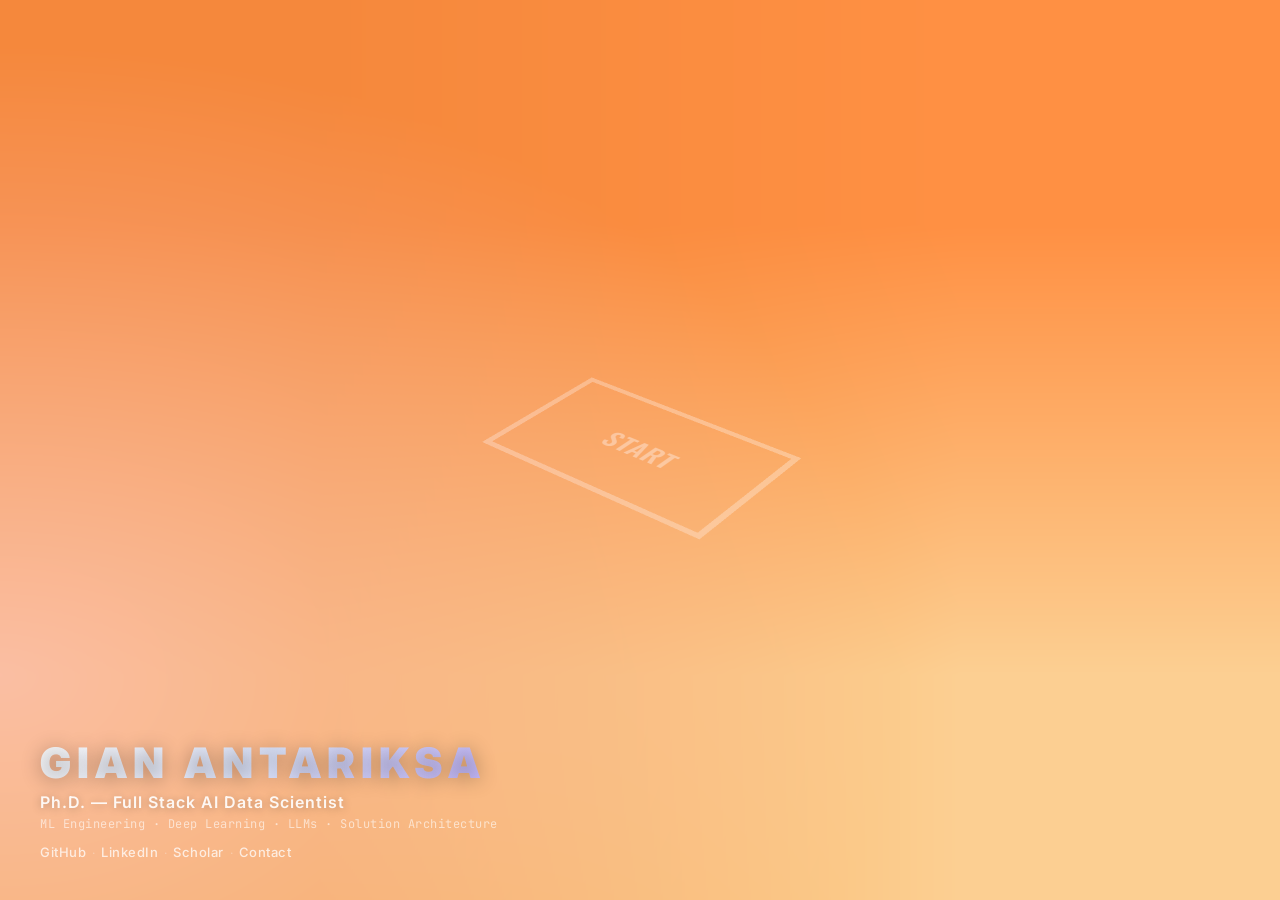
==== commit 89c31fd4: "Deploy Interactive 3D Portfolio with Three.js Features: - 3D car navigation through portfolio sectio" ====
--- a/index.html
+++ b/index.html
@@ -1,1711 +1,68 @@
+
 <!DOCTYPE html>
 <html lang="en">
-
 <head>
     <meta charset="UTF-8">
+
+    <title>Gian Antariksa, Ph.D.</title>
+    <meta name="description" content="Full Stack AI Data Scientist with 9+ years experience in Data Science, Machine Learning, Deep Learning, LLMs, and Solution Architecture. 15+ publications, 200+ citations." />
+
+    <meta itemprop=name content="Gian Antariksa — AI Data Scientist">
+    <meta itemprop="description" content="Full Stack AI Data Scientist with 9+ years experience in Data Science, Machine Learning, Deep Learning, LLMs, and Solution Architecture.">
+    <meta itemprop="image" content="https://giantrksa.github.io/social/share-1200x630.png">
+
+    <meta name="twitter:card" content="summary_large_image">
+    <meta name="twitter:title" content="Gian Antariksa — AI Data Scientist">
+    <meta name="twitter:description" content="Full Stack AI Data Scientist with 9+ years experience in Data Science, Machine Learning, Deep Learning, LLMs, and Solution Architecture.">
+    <meta name="twitter:image" content="https://giantrksa.github.io/social/share-1200x630.png">
+
+    <meta property="og:site_name" content="Gian Antariksa — AI Data Scientist">
+    <meta property="og:type" content="website">
+    <meta property="og:url" content="https://giantrksa.github.io">
+    <meta property="og:title" content="Gian Antariksa — AI Data Scientist">
+    <meta property="og:description" content="Full Stack AI Data Scientist with 9+ years experience in Data Science, Machine Learning, Deep Learning, LLMs, and Solution Architecture.">
+    <meta property="og:image" content="https://giantrksa.github.io/social/share-1200x630.png">
+
     <meta name="viewport" content="width=device-width, initial-scale=1.0">
-    <meta name="description"
-        content="Dr. Gian Antariksa - Ph.D. in Industrial Data Science | AI Expert | Machine Learning Scientist specializing in LLM, RAG Systems, Deep Learning, and MLOps">
-    <meta name="keywords"
-        content="AI Expert, Data Scientist, Machine Learning, Deep Learning, LLM, RAG Systems, MLOps, Computer Vision, NLP">
-    <meta name="author" content="Gian Antariksa">
-    <title>Dr. Gian Antariksa | AI Expert & Data Scientist</title>
-    <link rel="stylesheet" href="styles.css">
+
+    <link rel="apple-touch-icon" sizes="180x180" href="/favicon/apple-touch-icon.png">
+    <link rel="icon" type="image/png" sizes="32x32" href="/favicon/favicon-32x32.png">
+    <link rel="icon" type="image/png" sizes="16x16" href="/favicon/favicon-16x16.png">
+    <link rel="manifest" href="/favicon/site.webmanifest">
+    <link rel="mask-icon" href="/favicon/safari-pinned-tab.svg" color="#ff8908">
+    <meta name="apple-mobile-web-app-title" content="Gian Antariksa">
+    <meta name="application-name" content="Gian Antariksa">
+    <meta name="msapplication-TileColor" content="#da532c">
+    <meta name="theme-color" content="#ffffff">
+    
     <link rel="preconnect" href="https://fonts.googleapis.com">
     <link rel="preconnect" href="https://fonts.gstatic.com" crossorigin>
-    <link
-        href="https://fonts.googleapis.com/css2?family=Inter:wght@300;400;500;600;700;800;900&family=JetBrains+Mono:wght@400;500;600&display=swap"
-        rel="stylesheet">
+    <link href="https://fonts.googleapis.com/css2?family=Comic+Neue:wght@700&family=Inter:wght@300;400;600;700;900&family=JetBrains+Mono:wght@400;700&display=block" rel="stylesheet">
+  <script type="module" crossorigin src="/assets/index-j0mmG_Hx.js"></script>
+  <link rel="stylesheet" crossorigin href="/assets/index-NqgY4DDW.css">
 </head>
+<body>
 
-<body>
-    <!-- Navigation -->
-    <nav class="navbar">
-        <div class="container">
-            <div class="nav-brand">
-                <!-- <span class="brand-name">Dr. Gian Antariksa</span>
-                <span class="brand-title">Ph.D.</span> -->
-            </div>
-            <ul class="nav-menu">
-                <li><a href="#home" class="nav-link">Home</a></li>
-                <li><a href="#about" class="nav-link">About</a></li>
-                <li><a href="#education" class="nav-link">Education</a></li>
-                <li><a href="#experience" class="nav-link">Experience</a></li>
-                <li><a href="#publications" class="nav-link">Publications</a></li>
-                <li><a href="#skills" class="nav-link">Skills</a></li>
-                <li><a href="#projects" class="nav-link">Projects</a></li>
-                <li><a href="#contact" class="nav-link">Contact</a></li>
-            </ul>
-            <div class="hamburger">
-                <span></span>
-                <span></span>
-                <span></span>
-            </div>
+    <canvas class="canvas js-canvas"></canvas>
+
+    <div class="name-overlay" id="name-overlay">
+        <div class="name-overlay__name">GIAN ANTARIKSA</div>
+        <div class="name-overlay__title">Ph.D. — Full Stack AI Data Scientist</div>
+        <div class="name-overlay__tagline">ML Engineering · Deep Learning · LLMs · Solution Architecture</div>
+        <div class="name-overlay__links">
+            <a href="https://github.com/giantrksa" target="_blank" rel="noopener">GitHub</a>
+            <span class="name-overlay__separator">·</span>
+            <a href="https://linkedin.com/in/antrks" target="_blank" rel="noopener">LinkedIn</a>
+            <span class="name-overlay__separator">·</span>
+            <a href="https://scholar.google.com/citations?user=5BawrcEAAAAJ&hl=en" target="_blank" rel="noopener">Scholar</a>
+            <span class="name-overlay__separator">·</span>
+            <a href="mailto:gian.antariksa@gmail.com">Contact</a>
         </div>
-    </nav>
+    </div>
 
-    <!-- Hero Section -->
-    <section id="home" class="hero">
-        <div class="hero-background"></div>
-        <div class="container">
-            <div class="hero-content">
-                <div class="hero-text">
-                    <div class="hero-badge">
-                        <span class="badge-dot"></span>
-                        <span>Available for Collaboration</span>
-                    </div>
-                    <h1 class="hero-title">
-                        <span class="greeting">Hi, I'm</span>
-                        <span class="name">Dr. Gian Antariksa</span>
-                        <span class="gradient-text">AI Expert & Data Scientist</span>
-                    </h1>
-                    <div class="hero-meta">
-                        <div class="hero-role">Data Scientist @ Philip Morris International · LLM Systems Architect · AI
-                            Research Scientist</div>
-                        <div class="hero-location">Jakarta · Busan · Austin · Global Collaborations</div>
-                    </div>
-                    <div class="hero-tags">
-                        <span class="hero-pill">LLM Fine-Tuning</span>
-                        <span class="hero-pill">Advanced RAG Systems</span>
-                        <span class="hero-pill">Model Context Protocol</span>
-                        <span class="hero-pill">Agentic AI</span>
-                        <span class="hero-pill">MLOps & Solution Architecture</span>
-                    </div>
-                    <p class="hero-description">
-                        Ph.D. in Industrial Data Science with 9+ years of expertise architecting production-scale LLM
-                        systems,
-                        advanced Retrieval-Augmented Generation (RAG) platforms, and fine-tuning methodologies (LoRA,
-                        QLoRA, RLHF).
-                        Specializing in Model Context Protocol integration, multi-agent orchestration, chain-of-thought
-                        reasoning,
-                        and enterprise LLM deployment with sophisticated prompt engineering and model optimization
-                        techniques.
-                    </p>
-                    <p class="hero-note">
-                        Currently driving data-driven innovation as Data Scientist at <strong>Philip Morris
-                            International (PMI)</strong>, developing ML solutions for consumer analytics, demand
-                        forecasting, and commercial intelligence.
-                    </p>
-                    <div class="hero-buttons">
-                        <a href="#publications" class="btn btn-primary">
-                            <span>View Publications</span>
-                            <svg width="20" height="20" viewBox="0 0 20 20" fill="none">
-                                <path d="M7 10L13 10M13 10L10 7M13 10L10 13" stroke="currentColor" stroke-width="2"
-                                    stroke-linecap="round" stroke-linejoin="round" />
-                            </svg>
-                        </a>
-                        <a href="resume/Resume_Gian.pdf" class="btn btn-secondary" download>
-                            <svg width="20" height="20" viewBox="0 0 20 20" fill="none">
-                                <path d="M10 13V3M10 13L7 10M10 13L13 10M3 17H17" stroke="currentColor" stroke-width="2"
-                                    stroke-linecap="round" stroke-linejoin="round" />
-                            </svg>
-                            <span>Download CV</span>
-                        </a>
-                    </div>
-                    <div class="hero-stats">
-                        <div class="stat-item">
-                            <span class="stat-number" data-target="20">0</span>
-                            <span class="stat-label">Publications</span>
-                        </div>
-                        <div class="stat-item">
-                            <span class="stat-number" data-target="9">0</span>
-                            <span class="stat-label">Years Experience</span>
-                        </div>
-                        <div class="stat-item">
-                            <span class="stat-number" data-target="200">0</span>
-                            <span class="stat-label">Citations</span>
-                        </div>
-                    </div>
-                </div>
-                <div class="hero-image">
-                    <div class="image-wrapper">
-                        <div class="image-frame">
-                            <img src="assets/GIAN_VIEW_move.jpeg" alt="Dr. Gian Antariksa">
-                        </div>
+    <div class="threejs-journey is-hover-none js-threejs-journey">
+    </div>
 
-                    </div>
-                </div>
-            </div>
-        </div>
-    </section>
 
-    <!-- About Section -->
-    <section id="about" class="about">
-        <div class="container">
-            <div class="section-header">
-                <span class="section-label">Get to know me</span>
-                <h2 class="section-title">About Me</h2>
-            </div>
-            <div class="about-content">
-                <div class="about-main">
-                    <p class="lead">
-                        Over the past nine years, I have architected and deployed <strong>production-scale Large
-                            Language Model
-                            systems, advanced Retrieval-Augmented Generation (RAG) platforms, and fine-tuned
-                            LLMs</strong> using
-                        cutting-edge techniques including LoRA, QLoRA, and RLHF. My expertise spans <strong>end-to-end
-                            LLM
-                            engineering</strong>—from data ingestion and vector database optimization to model
-                        fine-tuning,
-                        agentic AI orchestration, and serverless deployment architectures on AWS and GCP.
-                    </p>
-                    <p>
-                        I hold a <strong>Ph.D. in Industrial Data Science and Engineering</strong> from Pusan National
-                        University & Pukyong National University (Joint Degree, QS <500) with an outstanding CGPA of
-                            <strong>4.15/4.50</strong>. My dissertation pioneered machine learning approaches for
-                            geological
-                            interpretation, while my current work at <strong>Philip Morris International (PMI)</strong>
-                            focuses on
-                            consumer analytics, demand forecasting, and AI-powered commercial intelligence at scale.
-                    </p>
-                    <p>
-                        Professionally, I have <strong>nine+ years of diverse experience</strong> designing AI solution
-                        architectures that reduce operational costs by up to 60% through intelligent LLM routing,
-                        automated
-                        reasoning systems, and explainable AI frameworks. My work spans <strong>banking, mining,
-                            transportation,
-                            semiconductor, manufacturing, pharmaceuticals, FMCG, media, and oil &
-                            gas</strong>—delivering measurable
-                        business value through sophisticated AI engineering and MLOps practices.
-                    </p>
-                    <p>
-                        My research contributions include <strong>20+ peer-reviewed publications</strong> in IEEE
-                        Transactions,
-                        Journal of Applied Geophysics, and Transportation Research, with <strong>200+ research
-                            citations</strong>,
-                        focusing on advanced deep learning, explainable AI, and novel LLM applications. I've won
-                        multiple AI
-                        hackathons and received prestigious scholarships including the NRF BK-21 South Korea
-                        Scholarship,
-                        demonstrating both theoretical rigor and practical implementation excellence.
-                    </p>
-                </div>
-                <div class="about-highlights">
-                    <div class="highlight-card">
-                        <div class="highlight-icon">🎯</div>
-                        <h3>Expertise Areas</h3>
-                        <ul>
-                            <li>Advanced RAG Systems & Vector Database Optimization</li>
-                            <li>LLM Fine-Tuning (LoRA, QLoRA, RLHF, Instruction Tuning)</li>
-                            <li>Model Context Protocol & Agentic AI Frameworks</li>
-                            <li>Chain-of-Thought Reasoning & Prompt Engineering</li>
-                            <li>Serverless LLM Deployment & MLOps at Scale</li>
-                            <li>Explainable AI & Model Interpretability</li>
-                        </ul>
-                    </div>
-                    <div class="highlight-card">
-                        <div class="highlight-icon">🏆</div>
-                        <h3>Key Achievements</h3>
-                        <ul>
-                            <li>1st Place - Busan Shipbuilding Hackathon 2021</li>
-                            <li>3rd Place - Daewoong Big Data Hackathon 2021</li>
-                            <li>20+ Peer-Reviewed Publications</li>
-                            <li>200+ Research Citations</li>
-                            <li>Government Scholarship Awardee (2018-2023)</li>
-                        </ul>
-                    </div>
-                </div>
-            </div>
-        </div>
-    </section>
-
-    <!-- Education Section -->
-    <section id="education" class="education">
-        <div class="container">
-            <div class="section-header">
-                <span class="section-label">Academic Background</span>
-                <h2 class="section-title">Education</h2>
-            </div>
-            <div class="timeline">
-                <div class="timeline-item">
-                    <div class="timeline-marker">
-                        <div class="marker-ring"></div>
-                        <div class="marker-dot"></div>
-                    </div>
-                    <div class="timeline-content">
-                        <div class="timeline-badge phd">Ph.D.</div>
-                        <div class="timeline-period">2020 – 2023</div>
-                        <h3>Ph.D. Industrial Data Science and Engineering</h3>
-                        <h4>Pusan National University & Pukyong National University (Joint Degree)</h4>
-                        <p class="gpa">CGPA: 4.15/4.50 | QS Ranking <500< /p>
-                                <div class="timeline-details">
-                                    <p><strong>Dissertation:</strong> Geological Interpretation and Prediction for
-                                        Hydrocarbon Exploration using Machine Learning-Based Approaches</p>
-                                    <p><strong>Advisor:</strong> Prof. Jihwan Lee</p>
-                                    <p><strong>Key Courses:</strong></p>
-                                    <ul>
-                                        <li>Deep Learning & Machine Learning</li>
-                                        <li>Reinforcement Learning</li>
-                                        <li>Industrial Data Analytics</li>
-                                    </ul>
-                                </div>
-                    </div>
-                </div>
-
-                <div class="timeline-item">
-                    <div class="timeline-marker">
-                        <div class="marker-ring"></div>
-                        <div class="marker-dot"></div>
-                    </div>
-                    <div class="timeline-content">
-                        <div class="timeline-badge masters">M.Eng.</div>
-                        <div class="timeline-period">2018 – 2020</div>
-                        <h3>M.Eng. Engineering Physics</h3>
-                        <h4>Pukyong National University, South Korea</h4>
-                        <p class="gpa">CGPA: 4.45/4.50</p>
-                        <div class="timeline-details">
-                            <p><strong>Thesis:</strong> Study on Ultraviolet-A of CaSiO3:Ce3+</p>
-                            <p><strong>Advisor:</strong> Prof. Jong Su Kim</p>
-                            <p><strong>Key Courses:</strong></p>
-                            <ul>
-                                <li>Thin Film Technology</li>
-                                <li>Powder Technology</li>
-                                <li>Spectroscopy & Electroluminescence</li>
-                            </ul>
-                        </div>
-                    </div>
-                </div>
-
-                <div class="timeline-item">
-                    <div class="timeline-marker">
-                        <div class="marker-ring"></div>
-                        <div class="marker-dot"></div>
-                    </div>
-                    <div class="timeline-content">
-                        <div class="timeline-badge bachelors">B.Sc.</div>
-                        <div class="timeline-period">2012 – 2016</div>
-                        <h3>B.Sc. Physics</h3>
-                        <h4>Diponegoro University, Indonesia</h4>
-                        <p class="gpa">CGPA: 3.33/4.00</p>
-                        <div class="timeline-details">
-                            <p><strong>Thesis:</strong> Porosity and Water Saturation Analysis in the Integration of
-                                Petrophysics and Multi-attribute Seismic for Reservoir Characterization</p>
-                            <p><strong>Advisor:</strong> Prof. Tony Yulianto</p>
-                            <p><strong>Key Courses:</strong></p>
-                            <ul>
-                                <li>Quantum Physics</li>
-                                <li>Artificial Intelligence</li>
-                                <li>Statistical Physics</li>
-                            </ul>
-                        </div>
-                    </div>
-                </div>
-            </div>
-        </div>
-    </section>
-
-    <!-- Experience Section -->
-    <section id="experience" class="experience">
-        <div class="container">
-            <div class="section-header">
-                <span class="section-label">Professional Journey</span>
-                <h2 class="section-title">Work Experience</h2>
-            </div>
-            <div class="experience-grid">
-                <!-- Current Position - PMI -->
-                <div class="experience-card current">
-                    <div class="exp-header">
-                        <div class="exp-icon">🏢</div>
-                        <div class="exp-meta">
-                            <h3>Data Scientist</h3>
-                            <h4>Philip Morris International (PMI), Indonesia</h4>
-                            <span class="exp-period">Mar 2026 – Present</span>
-                            <span class="exp-badge">Current Position</span>
-                        </div>
-                    </div>
-                    <p class="exp-summary">
-                        Drive data-driven innovation within PMI's commercial and operational divisions. Develop and
-                        deploy
-                        machine learning solutions to optimize business processes, consumer analytics, and supply chain
-                        intelligence. Leverage advanced AI and cloud technologies to generate actionable insights at
-                        scale.
-                    </p>
-
-                    <!-- Key Highlights -->
-                    <div class="exp-highlights">
-                        <div class="highlight-badge">📊 Consumer Analytics & Segmentation</div>
-                        <div class="highlight-badge">📈 Demand Forecasting</div>
-                        <div class="highlight-badge">☁️ AWS Cloud Intelligence</div>
-                        <div class="highlight-badge">🤖 NLP & Market Intelligence</div>
-                    </div>
-
-                    <button class="exp-toggle" onclick="toggleExperience(this)">
-                        <span class="toggle-text">View Key Projects</span>
-                        <svg class="toggle-icon" width="20" height="20" viewBox="0 0 20 20" fill="none"
-                            stroke="currentColor">
-                            <path d="M6 8l4 4 4-4" stroke-width="2" stroke-linecap="round" stroke-linejoin="round" />
-                        </svg>
-                    </button>
-
-                    <div class="exp-projects exp-details" style="display: none;">
-                        <h5>Key Projects:</h5>
-                        <div class="project-item">
-                            <strong>Consumer Behaviour Analytics & Segmentation Platform</strong>
-                            <p><strong>Architecture:</strong> End-to-end consumer segmentation framework leveraging
-                                unsupervised
-                                learning (K-Means, DBSCAN, Gaussian Mixture Models) combined with RFM analytics and
-                                AutoML pipelines.
-                                Integrate real-time behavioral data streams to enable dynamic segment updating.</p>
-                            <span class="impact">Impact: Enable precise targeting and personalization strategies,
-                                improving campaign ROI and consumer retention</span>
-                        </div>
-                        <div class="project-item">
-                            <strong>Demand Forecasting & Supply Chain Optimization</strong>
-                            <p><strong>Architecture:</strong> Multi-horizon demand forecasting system using ensemble
-                                deep learning
-                                models (LSTM, Temporal Fusion Transformers, Prophet) with automatic hyperparameter
-                                tuning.
-                                Developed inventory optimization algorithms to minimize stockouts and reduce holding
-                                costs.</p>
-                            <span class="impact">Impact: Improve forecast accuracy and supply chain efficiency, reducing
-                                operational costs</span>
-                        </div>
-                        <div class="project-item">
-                            <strong>Commercial Performance Intelligence Dashboard</strong>
-                            <p><strong>Architecture:</strong> Serverless ETL pipelines on AWS (Lambda, Glue, Athena, S3)
-                                for
-                                consolidating multi-source commercial data. Interactive Plotly/Dash dashboards for
-                                real-time sales
-                                and distribution monitoring.</p>
-                            <span class="impact">Impact: Accelerate decision-making with near-real-time business
-                                intelligence for commercial leadership</span>
-                        </div>
-                        <div class="project-item">
-                            <strong>AI-Powered Market Intelligence & NLP Analytics</strong>
-                            <p><strong>Architecture:</strong> NLP pipeline for sentiment analysis and topic modeling on
-                                consumer
-                                feedback and trade data using fine-tuned transformer models (BERT, RoBERTa) and
-                                BERTopic.
-                                Integrated LLM-based summarization for automated insight generation.</p>
-                            <span class="impact">Impact: Reduce manual analysis effort and surface actionable market
-                                signals faster</span>
-                        </div>
-                    </div>
-                </div>
-
-                <!-- Previous Position - MST -->
-                <div class="experience-card">
-                    <div class="exp-header">
-                        <div class="exp-icon">💼</div>
-                        <div class="exp-meta">
-                            <h3>Senior Data Scientist</h3>
-                            <h4>PT. Mitra Solusi Telematika, Indonesia</h4>
-                            <span class="exp-period">May 2024 – Feb 2026</span>
-                        </div>
-                    </div>
-                    <p class="exp-summary">
-                        Leading advanced LLM engineering initiatives, architecting production-scale RAG systems, and
-                        developing
-                        sophisticated multi-agent AI frameworks with serverless deployment architectures on AWS.
-                        Specializing in
-                        model optimization, intelligent routing systems, and cost-effective LLM operations at enterprise
-                        scale.
-                    </p>
-
-                    <!-- Key Highlights -->
-                    <div class="exp-highlights">
-                        <div class="highlight-badge">🤖 Agentic AI & RAG Systems</div>
-                        <div class="highlight-badge">⚡ 60% LLM Cost Reduction</div>
-                        <div class="highlight-badge">☁️ AWS Serverless Architecture</div>
-                        <div class="highlight-badge">🎯 90%+ HR Automation</div>
-                    </div>
-
-                    <button class="exp-toggle" onclick="toggleExperience(this)">
-                        <span class="toggle-text">View Detailed Projects</span>
-                        <svg class="toggle-icon" width="20" height="20" viewBox="0 0 20 20" fill="none"
-                            stroke="currentColor">
-                            <path d="M6 8l4 4 4-4" stroke-width="2" stroke-linecap="round" stroke-linejoin="round" />
-                        </svg>
-                    </button>
-
-                    <div class="exp-projects exp-details" style="display: none;">
-                        <h5>Detailed Projects:</h5>
-                        <div class="project-item">
-                            <strong>L2 SAP Incident Ticket Solutions using Agentic AI</strong>
-                            <p><strong>Architecture:</strong> Designed and deployed end-to-end serverless multi-agent AI
-                                system on AWS Lambda
-                                with event-driven architecture. Implemented RAG pipeline using FAISS vector database for
-                                incident knowledge retrieval,
-                                integrated with GPT-4 and Claude for reasoning. Built experimental AI personas with
-                                chain-of-thought prompting
-                                and ReACT (Reasoning + Acting) framework for automated L2 incident resolution.</p>
-                            <p><strong>Technical Stack:</strong> LangChain for agent orchestration, Amazon Bedrock for
-                                LLM inference,
-                                AWS Lambda for serverless compute, DynamoDB for state management, EventBridge for
-                                workflow orchestration,
-                                custom embedding models for semantic search across SAP documentation.</p>
-                            <span class="impact">Impact: 2% reduction in L2 vendor budget (~$40K annually), 35% faster
-                                incident resolution time</span>
-                        </div>
-                        <div class="project-item">
-                            <strong>CV Screening & Talent Pooling RAG-Powered AI Agent</strong>
-                            <p><strong>Architecture:</strong> Built production RAG system with advanced document parsing
-                                (PyPDF2, Unstructured),
-                                semantic chunking strategies, and multi-vector retrieval. Implemented fine-tuned BERT
-                                embeddings for resume
-                                understanding and GPT-4 with structured output parsing for candidate evaluation.
-                                Developed talent scoring
-                                algorithm using ensemble methods combining LLM reasoning with traditional ML
-                                classifiers.</p>
-                            <p><strong>Technical Stack:</strong> LlamaIndex for document ingestion, Pinecone vector
-                                database, fine-tuned
-                                sentence-transformers for domain-specific embeddings, FastAPI for API gateway, LangSmith
-                                for LLM observability
-                                and evaluation, custom prompt templates with few-shot learning examples.</p>
-                            <span class="impact">Impact: 90%+ reduction in HR assessment effort, 3-day to 2-hour
-                                screening time, 95% candidate matching accuracy</span>
-                        </div>
-                        <div class="project-item">
-                            <strong>Intelligent LLM Router with Model Context Protocol Integration</strong>
-                            <p><strong>Architecture:</strong> Developed sophisticated LLM routing system using semantic
-                                classification
-                                and query complexity analysis. Implemented Model Context Protocol (MCP) for standardized
-                                tool integration,
-                                enabling dynamic model selection (GPT-4, Claude, Gemini, local Llama models via Ollama)
-                                based on query type,
-                                security requirements, and cost optimization. Built middleware layer for data
-                                governance, PII detection,
-                                and compliance enforcement before LLM invocation.</p>
-                            <p><strong>Technical Stack:</strong> Custom routing classifier using fine-tuned DistilBERT,
-                                MCP server implementation,
-                                LangChain for multi-provider abstraction, Redis for caching and rate limiting,
-                                Prometheus + Grafana for cost
-                                tracking and performance monitoring, AWS Secrets Manager for API key management.</p>
-                            <span class="impact">Impact: 60% reduction in LLM costs ($18K/month savings), <100ms routing
-                                    latency, 99.9% uptime SLA</span>
-                        </div>
-                        <div class="project-item">
-                            <strong>Serverless Data Platform with ML Pipeline Orchestration (AWS)</strong>
-                            <p><strong>Architecture:</strong> End-to-end ETL/ELT platform using AWS Step Functions for
-                                orchestration,
-                                Lambda for compute, Glue for data cataloging, and Athena for analytics. Integrated
-                                MLflow for experiment
-                                tracking, automated model retraining pipelines, and real-time feature engineering with
-                                Kinesis Data Streams.</p>
-                            <span class="impact">Impact: 70% reduction in infrastructure costs, real-time insights for
-                                Finance/Mining/IoT domains</span>
-                        </div>
-                    </div>
-                </div>
-
-                <!-- Postdoctoral Research -->
-                <div class="experience-card">
-                    <div class="exp-header">
-                        <div class="exp-icon">🔬</div>
-                        <div class="exp-meta">
-                            <h3>Postdoctoral Research Fellow</h3>
-                            <h4>Texas State University, USA</h4>
-                            <span class="exp-period">Jan 2024 – May 2024</span>
-                        </div>
-                    </div>
-                    <p class="exp-summary">
-                        Led advanced AI research developing novel LLM applications for transportation safety. Pioneered
-                        integration of
-                        large language models with traditional ML workflows, published in IEEE Transactions. All
-                        projects funded by NHCRP & TXST.
-                    </p>
-
-                    <!-- Key Highlights -->
-                    <div class="exp-highlights">
-                        <div class="highlight-badge">📊 BERTopic + LLAMA-2 Integration</div>
-                        <div class="highlight-badge">🏆 IEEE TITS Publication</div>
-                        <div class="highlight-badge">🔍 XAI + AutoML Pipeline</div>
-                        <div class="highlight-badge">💡 Novel Tabular-to-Image Method</div>
-                    </div>
-
-                    <button class="exp-toggle" onclick="toggleExperience(this)">
-                        <span class="toggle-text">View Research Details</span>
-                        <svg class="toggle-icon" width="20" height="20" viewBox="0 0 20 20" fill="none"
-                            stroke="currentColor">
-                            <path d="M6 8l4 4 4-4" stroke-width="2" stroke-linecap="round" stroke-linejoin="round" />
-                        </svg>
-                    </button>
-
-                    <div class="exp-projects exp-details" style="display: none;">
-                        <h5>Research Projects:</h5>
-                        <div class="project-item">
-                            <strong>AutoML with Explainable AI for Pedestrian Crash Severity Prediction</strong>
-                            <p><strong>Research Innovation:</strong> Developed automated machine learning pipeline
-                                integrating SHAP, LIME,
-                                and Integrated Gradients for model interpretability. Implemented feature engineering
-                                automation and hyperparameter
-                                optimization using Optuna. Published in IEEE TITS (Q1 journal, IF: 8.5).</p>
-                            <p><strong>Impact:</strong> 95% prediction accuracy, 70% reduction in analysis time, policy
-                                recommendations
-                                adopted by transportation agencies.</p>
-                        </div>
-                        <div class="project-item">
-                            <strong>Novel Tabular-to-Image Transformation for Deep Learning Classification</strong>
-                            <p><strong>Research Innovation:</strong> Pioneered methodology converting tabular crash data
-                                into image representations
-                                for CNN-based classification. Leveraged transfer learning from pre-trained Vision
-                                Transformers (ViT) achieving superior
-                                performance over traditional tabular methods.</p>
-                            <p><strong>Impact:</strong> 40% faster inference, 12% accuracy improvement, novel approach
-                                for tabular ML problems.</p>
-                        </div>
-                        <div class="project-item">
-                            <strong>Advanced Topic Modeling: BERTopic with LLAMA-2 Integration for Narrative
-                                Analysis</strong>
-                            <p><strong>Architecture:</strong> Integrated BERTopic clustering with LLAMA-2 (7B parameter
-                                model) for automated
-                                topic representation and insight generation from crash narratives. Implemented custom
-                                fine-tuning pipeline with
-                                domain-specific instruction tuning on transportation safety corpus. Developed
-                                hierarchical topic modeling with
-                                dynamic topic evolution tracking.</p>
-                            <p><strong>Technical Implementation:</strong> Fine-tuned sentence-transformers for embedding
-                                generation, UMAP for
-                                dimensionality reduction, HDBSCAN for clustering, LLAMA-2 with LoRA fine-tuning for
-                                topic labeling and narrative
-                                summarization. Built end-to-end pipeline with MLflow tracking and automated evaluation
-                                metrics.</p>
-                            <p><strong>Impact:</strong> Uncovered 23 distinct crash pattern clusters, identified 5 novel
-                                risk factors, generated
-                                actionable policy recommendations adopted by state DOT.</p>
-                        </div>
-                        <div class="project-item">
-                            <strong>Marijuana-Related Crash Analysis using Advanced NLP & LLM Reasoning</strong>
-                            <p><strong>Architecture:</strong> Applied zero-shot and few-shot learning with GPT-4 for
-                                crash narrative classification,
-                                combined with BERTopic for unsupervised pattern discovery. Implemented chain-of-thought
-                                prompting for causal reasoning
-                                and counterfactual analysis.</p>
-                            <p><strong>Impact:</strong> First comprehensive LLM-based analysis of marijuana-involved
-                                crashes, findings presented
-                                to NHCRP, influenced safety policy discussions.</p>
-                        </div>
-                    </div>
-                </div>
-
-                <!-- AI Engineer -->
-                <div class="experience-card">
-                    <div class="exp-header">
-                        <div class="exp-icon">⚙️</div>
-                        <div class="exp-meta">
-                            <h3>AI Engineer</h3>
-                            <h4>INEEJI, South Korea</h4>
-                            <span class="exp-period">Sept 2023 – Jan 2024</span>
-                        </div>
-                    </div>
-                    <p class="exp-summary">
-                        Developed novel algorithms and end-to-end AI product applications for various industries. Built
-                        comprehensive
-                        XAI platform with anomaly detection, deployed on GCP with CUDA for high-performance computing.
-                        Product sold
-                        to companies in South Korea and Japan.
-                    </p>
-
-                    <!-- Key Highlights -->
-                    <div class="exp-highlights">
-                        <div class="highlight-badge">🏭 Industrial XAI Solution</div>
-                        <div class="highlight-badge">🚀 GCP + CUDA Deployment</div>
-                        <div class="highlight-badge">📈 Multi-Company Sales</div>
-                    </div>
-
-                    <button class="exp-toggle" onclick="toggleExperience(this)">
-                        <span class="toggle-text">View Project Details</span>
-                        <svg class="toggle-icon" width="20" height="20" viewBox="0 0 20 20" fill="none"
-                            stroke="currentColor">
-                            <path d="M6 8l4 4 4-4" stroke-width="2" stroke-linecap="round" stroke-linejoin="round" />
-                        </svg>
-                    </button>
-
-                    <div class="exp-projects exp-details" style="display: none;">
-                        <h5>Key Project:</h5>
-                        <div class="project-item">
-                            <strong>INFINITE OPTIMAL SERIES™</strong>
-                            <p>Industrial Process Efficiency Optimization with XAI. Developed Deep Learning-based
-                                Anomaly Detection
-                                (USAD, Anomaly Transformers) with advanced XAI (Kernel SHAP, Integrated Gradient, LIME).
-                                Built AutoML
-                                with automatic preprocessing and hyperparameter tuning. Deployed on GCP with CUDA for
-                                multi-user support.</p>
-                            <span class="impact">Impact: Sold to multiple companies in South Korea and Japan</span>
-                        </div>
-                    </div>
-                </div>
-
-                <!-- Product Data Science Specialist -->
-                <div class="experience-card">
-                    <div class="exp-header">
-                        <div class="exp-icon">📦</div>
-                        <div class="exp-meta">
-                            <h3>Product Data Science Specialist</h3>
-                            <h4>PT. Cybertrend Intrabuana, Indonesia (Remote)</h4>
-                            <span class="exp-period">Aug 2021 – May 2024</span>
-                        </div>
-                    </div>
-                    <p class="exp-summary">
-                        Architected and deployed enterprise AI product suite including advanced RAG systems, deep
-                        learning solutions,
-                        and production ML platforms sold to 30+ companies across Indonesia & Southeast Asia. Specialized
-                        in end-to-end
-                        LLM engineering and scalable ML deployment.
-                    </p>
-
-                    <!-- Key Highlights -->
-                    <div class="exp-highlights">
-                        <div class="highlight-badge">🤖 CybertrendGPT™ RAG Platform</div>
-                        <div class="highlight-badge">🏢 30+ Enterprise Clients</div>
-                        <div class="highlight-badge">💰 80% Support Cost Reduction</div>
-                        <div class="highlight-badge">⚡ Real-Time ML Solutions</div>
-                    </div>
-
-                    <button class="exp-toggle" onclick="toggleExperience(this)">
-                        <span class="toggle-text">View Product Suite</span>
-                        <svg class="toggle-icon" width="20" height="20" viewBox="0 0 20 20" fill="none"
-                            stroke="currentColor">
-                            <path d="M6 8l4 4 4-4" stroke-width="2" stroke-linecap="round" stroke-linejoin="round" />
-                        </svg>
-                    </button>
-
-                    <div class="exp-projects exp-details" style="display: none;">
-                        <h5>Product Suite Highlights:</h5>
-                        <div class="project-item">
-                            <strong>CybertrendGPT™ - Enterprise RAG Platform</strong>
-                            <p><strong>Architecture:</strong> Production-grade Retrieval-Augmented Generation system
-                                with multi-stage
-                                retrieval pipeline. Implemented hybrid search combining dense (FAISS) and sparse (BM25)
-                                retrieval, semantic
-                                chunking with overlap optimization, and reranking using cross-encoders. Fine-tuned
-                                embeddings models
-                                (sentence-transformers) on domain-specific corpora for improved retrieval accuracy.</p>
-                            <p><strong>LLM Integration:</strong> Built unified interface supporting multiple LLM
-                                providers (OpenAI GPT-3.5/4,
-                                HuggingFace models with quantization). Implemented context window management, streaming
-                                responses, and prompt
-                                template optimization. Developed custom guardrails for hallucination detection and
-                                fact-checking.</p>
-                            <p><strong>Technical Stack:</strong> LangChain for orchestration, Weaviate/Chroma for vector
-                                storage, FastAPI
-                                backend, React frontend, Docker containerization, Redis caching layer, monitoring with
-                                W&B, A/B testing framework
-                                for prompt evaluation.</p>
-                            <p><strong>Business Value:</strong> Sold to 15+ enterprises, 80% reduction in customer
-                                support costs, 3-5x faster
-                                information retrieval vs. traditional search, 92% user satisfaction score.</p>
-                        </div>
-                        <div class="project-item">
-                            <strong>CtrendVision™ for Retail - ML Platform with Time Series Forecasting</strong>
-                            <p><strong>Technical Implementation:</strong> Automated customer segmentation using ensemble
-                                clustering (K-Means +
-                                DBSCAN + Gaussian Mixture). Implemented advanced forecasting with Prophet for
-                                seasonality, LSTM/GRU/BiLSTM for
-                                short-term predictions, and Transformer models (Temporal Fusion Transformers) for
-                                multi-horizon forecasting.
-                                Built AutoML pipeline with hyperparameter optimization using Optuna.</p>
-                            <p><strong>Business Value:</strong> 25% increase in customer retention, 30% improvement in
-                                inventory planning accuracy.</p>
-                        </div>
-                        <div class="project-item">
-                            <strong>CtrendMax™ for Manufacturing - Real-Time Anomaly Detection with XAI</strong>
-                            <p><strong>Deep Learning Architecture:</strong> Implemented USAD (UnSupervised Anomaly
-                                Detection) and Anomaly
-                                Transformers with attention mechanisms. Integrated comprehensive XAI layer (SHAP, LIME,
-                                Integrated Gradients,
-                                attention visualization) for explainable predictions. Real-time inference on streaming
-                                sensor data with <50ms latency.</p>
-                                    <p><strong>Business Value:</strong> 40% reduction in false alarms, 98% anomaly
-                                        detection rate, prevented $500K+
-                                        in equipment failures.</p>
-                        </div>
-                        <div class="project-item">
-                            <strong>CtrendMax™ for Banking - Credit Scoring & Churn Prediction Platform</strong>
-                            <p><strong>Technical Implementation:</strong> Deep neural network ensemble for credit
-                                scoring with adversarial
-                                training for fairness. AutoML pipeline (AutoGluon + FLAML) for churn prediction with
-                                automated feature engineering
-                                and model selection. Implemented model monitoring and drift detection with continuous
-                                retraining pipeline.</p>
-                            <p><strong>Business Value:</strong> 15% improvement in credit approval accuracy, 22%
-                                reduction in customer churn.</p>
-                        </div>
-                    </div>
-                </div>
-
-                <!-- Additional Positions -->
-                <div class="experience-card">
-                    <div class="exp-header">
-                        <div class="exp-icon">🧪</div>
-                        <div class="exp-meta">
-                            <h3>AI Scientist and Developer</h3>
-                            <h4>Business Analytics Lab, Pukyong National University, South Korea</h4>
-                            <span class="exp-period">Sept 2020 – Aug 2023</span>
-                        </div>
-                    </div>
-                    <p class="exp-summary">
-                        Researched novel ML algorithms for industrial applications including explainable anomaly
-                        detection for maritime
-                        systems, deep learning for geological prediction, and self-supervised seismic denoising.
-                        Published 6+ peer-reviewed
-                        papers funded by NRF Korean Government.
-                    </p>
-                    <div class="exp-highlights">
-                        <div class="highlight-badge">📄 6+ Journal Publications</div>
-                        <div class="highlight-badge">🛳️ Maritime AI Systems</div>
-                        <div class="highlight-badge">🔬 Deep Learning Research</div>
-                    </div>
-                </div>
-
-                <div class="experience-card">
-                    <div class="exp-header">
-                        <div class="exp-icon">💊</div>
-                        <div class="exp-meta">
-                            <h3>Data Scientist</h3>
-                            <h4>Daewoong Pharmaceuticals, South Korea</h4>
-                            <span class="exp-period">Feb 2021 – Feb 2023</span>
-                        </div>
-                    </div>
-                    <p class="exp-summary">
-                        Developed end-to-end AI applications for pharmaceutical industry optimization including energy
-                        consumption prediction
-                        using deep learning, automatic drug discovery pipelines, and real-time HVAC anomaly detection
-                        with explainable AI.
-                        Received project scholarship and achievement certificate.
-                    </p>
-                    <div class="exp-highlights">
-                        <div class="highlight-badge">💊 Drug Discovery AI</div>
-                        <div class="highlight-badge">⚡ Energy Optimization</div>
-                        <div class="highlight-badge">🏆 Project Scholarship</div>
-                    </div>
-                </div>
-
-                <div class="experience-card">
-                    <div class="exp-header">
-                        <div class="exp-icon">🔬</div>
-                        <div class="exp-meta">
-                            <h3>Semiconductor Researcher</h3>
-                            <h4>Inorganic Semiconductor Lab, Pukyong National University, South Korea</h4>
-                            <span class="exp-period">Aug 2018 – Aug 2020</span>
-                        </div>
-                    </div>
-                    <p class="exp-summary">
-                        Conducted technical synthesis, fabrication, and measurement of semiconductor devices. Performed
-                        economic feasibility studies for R&D projects. All work funded by NRF Korean Government and
-                        published
-                        in peer-reviewed journals.
-                    </p>
-                    <div class="exp-highlights">
-                        <div class="highlight-badge">🔬 Semiconductor Fabrication</div>
-                        <div class="highlight-badge">📄 Journal Publications</div>
-                        <div class="highlight-badge">🇰🇷 NRF Funded Research</div>
-                    </div>
-                </div>
-
-                <div class="experience-card">
-                    <div class="exp-header">
-                        <div class="exp-icon">🛢️</div>
-                        <div class="exp-meta">
-                            <h3>Competency Engineer</h3>
-                            <h4>Medco E&P Natuna, Indonesia</h4>
-                            <span class="exp-period">Jan 2018 – Jun 2018</span>
-                        </div>
-                    </div>
-                    <p class="exp-summary">
-                        Responsible for managing production workflows, manpower performance analysis, and schedule
-                        optimization for upstream oil & gas projects.
-                    </p>
-                    <div class="exp-highlights">
-                        <div class="highlight-badge">🛢️ Oil & Gas</div>
-                        <div class="highlight-badge">📊 Performance Analysis</div>
-                    </div>
-                </div>
-
-                <div class="experience-card">
-                    <div class="exp-header">
-                        <div class="exp-icon">🏦</div>
-                        <div class="exp-meta">
-                            <h3>Relationship Manager</h3>
-                            <h4>Commonwealth Bank, Indonesia</h4>
-                            <span class="exp-period">Jan 2017 – Nov 2017</span>
-                        </div>
-                    </div>
-                    <p class="exp-summary">
-                        Specialized in credit analysis, financial consulting, and asset management. Developed tailored
-                        strategies ensuring effective risk management for high-value clients.
-                    </p>
-                    <div class="exp-highlights">
-                        <div class="highlight-badge">💰 Credit Analysis</div>
-                        <div class="highlight-badge">📈 Asset Management</div>
-                    </div>
-                </div>
-            </div>
-        </div>
-    </section>
-
-    <!-- Publications Section -->
-    <section id="publications" class="publications">
-        <div class="container">
-            <div class="section-header">
-                <span class="section-label">Research Contributions</span>
-                <h2 class="section-title">Peer-Reviewed Publications</h2>
-                <p class="section-description">20+ publications in respected journals and conferences | 200+ citations
-                </p>
-            </div>
-
-            <div class="publications-filter">
-                <button class="filter-btn active" data-year="all">All Years</button>
-                <button class="filter-btn" data-year="2026">2026</button>
-                <button class="filter-btn" data-year="2025">2025</button>
-                <button class="filter-btn" data-year="2024">2024</button>
-                <button class="filter-btn" data-year="2023">2023</button>
-                <button class="filter-btn" data-year="2022">2022</button>
-                <button class="filter-btn" data-year="2021">2021</button>
-            </div>
-
-            <div class="publications-list">
-                <!-- 2026 Publications -->
-                <div class="publication-card" data-year="2026">
-                    <div class="pub-year">2026</div>
-                    <div class="pub-content">
-                        <h3>Image-Based Crash Severity Analysis: Transforming Tabular Data Using Convolutional Neural
-                            Networks</h3>
-                        <p class="pub-authors">S. Somvanshi, <strong>G. Antariksa</strong>, S. Das, J. Liu, A. Hossain
-                        </p>
-                        <p class="pub-venue">IEEE Access</p>
-                        <div class="pub-tags">
-                            <span class="tag">Deep Learning</span>
-                            <span class="tag">CNN</span>
-                            <span class="tag">Transportation</span>
-                        </div>
-                        <a href="https://doi.org/10.1109/ACCESS.2026.3526217" class="pub-link" target="_blank">
-                            View Publication →
-                        </a>
-                    </div>
-                </div>
-
-                <div class="publication-card" data-year="2026">
-                    <div class="pub-year">2026</div>
-                    <div class="pub-content">
-                        <h3>AI-driven swarm USV operations: A comprehensive bibliometric and analytical review</h3>
-                        <p class="pub-authors">N. Hamid, <strong>G. Antariksa</strong>, W. Dharmawan, G. Jati, H. Saleh,
-                            S. El Ferik</p>
-                        <p class="pub-venue">Advanced Engineering Informatics</p>
-                        <div class="pub-tags">
-                            <span class="tag">AI</span>
-                            <span class="tag">Swarm Robotics</span>
-                            <span class="tag">Review</span>
-                        </div>
-                        <a href="https://doi.org/10.1016/j.aei.2025.103972" class="pub-link" target="_blank">
-                            View Publication →
-                        </a>
-                    </div>
-                </div>
-
-                <!-- 2025 Publications -->
-                <div class="publication-card" data-year="2025">
-                    <div class="pub-year">2025</div>
-                    <div class="pub-content">
-                        <h3>Automated and Explainable Artificial Intelligence to Enhance Prediction of Pedestrian Injury
-                            Severity</h3>
-                        <p class="pub-authors"><strong>G. Antariksa</strong>, R. Tamakloe, J. Liu, S. Das</p>
-                        <p class="pub-venue">IEEE Transactions on Intelligent Transportation Systems</p>
-                        <div class="pub-tags">
-                            <span class="tag">AI</span>
-                            <span class="tag">Transportation</span>
-                            <span class="tag">XAI</span>
-                        </div>
-                        <a href="https://doi.org/10.1109/TITS.2025.3526212" class="pub-link" target="_blank">
-                            View Publication →
-                        </a>
-                    </div>
-                </div>
-
-                <div class="publication-card" data-year="2025">
-                    <div class="pub-year">2025</div>
-                    <div class="pub-content">
-                        <h3>Comparative Analysis of Advanced AI-based Object Detection Models for Pavement Marking
-                            Quality Assessment</h3>
-                        <p class="pub-authors"><strong>G. Antariksa</strong>, R. Chakraborty, S. Somvanshi, S. Das, M.
-                            Jalayer, D.R. Patel, et al.</p>
-                        <p class="pub-venue">2025 IEEE Conference on Artificial Intelligence (CAI)</p>
-                        <div class="pub-tags">
-                            <span class="tag">Computer Vision</span>
-                            <span class="tag">Object Detection</span>
-                            <span class="tag">AI</span>
-                        </div>
-                        <a href="https://doi.org/10.1109/CAI59869.2025" class="pub-link" target="_blank">View
-                            Publication →</a>
-                    </div>
-                </div>
-
-                <div class="publication-card" data-year="2025">
-                    <div class="pub-year">2025</div>
-                    <div class="pub-content">
-                        <h3>Revealing equity gaps in pedestrian crash data through explainable artificial intelligence
-                            clustering</h3>
-                        <p class="pub-authors">J. Liu, <strong>G. Antariksa</strong>, S. Somvanshi, S. Das</p>
-                        <p class="pub-venue">Transportation Research Part D: Transport and Environment</p>
-                        <div class="pub-tags">
-                            <span class="tag">XAI</span>
-                            <span class="tag">Clustering</span>
-                            <span class="tag">Transportation</span>
-                        </div>
-                        <a href="https://doi.org/10.1016/j.trd.2024.104538" class="pub-link" target="_blank">View
-                            Publication →</a>
-                    </div>
-                </div>
-
-                <div class="publication-card" data-year="2025">
-                    <div class="pub-year">2025</div>
-                    <div class="pub-content">
-                        <h3>XAI-driven contamination for self-supervised denoising with pixel-level anomaly detection in
-                            seismic data</h3>
-                        <p class="pub-authors"><strong>G. Antariksa</strong>, A. Koeshidayatullah, S. Das, J. Lee</p>
-                        <p class="pub-venue">Journal of Applied Geophysics</p>
-                        <div class="pub-tags">
-                            <span class="tag">XAI</span>
-                            <span class="tag">Deep Learning</span>
-                            <span class="tag">Geophysics</span>
-                        </div>
-                        <a href="https://doi.org/10.1016/j.jappgeo.2025.105723" class="pub-link" target="_blank">View
-                            Publication →</a>
-                    </div>
-                </div>
-
-                <!-- 2024 Publications -->
-                <div class="publication-card" data-year="2024">
-                    <div class="pub-year">2024</div>
-                    <div class="pub-content">
-                        <h3>A survey on deep tabular learning</h3>
-                        <p class="pub-authors">S. Somvanshi, S. Das, S.A. Javed, <strong>G. Antariksa</strong>, A.
-                            Hossain</p>
-                        <p class="pub-venue">arXiv preprint arXiv:2410.12034</p>
-                        <div class="pub-tags">
-                            <span class="tag">Deep Learning</span>
-                            <span class="tag">Survey</span>
-                            <span class="tag">Tabular Data</span>
-                        </div>
-                        <a href="#" class="pub-link">View Publication →</a>
-                    </div>
-                </div>
-
-                <div class="publication-card" data-year="2024">
-                    <div class="pub-year">2024</div>
-                    <div class="pub-content">
-                        <h3>Enhanced balanced-generative adversarial networks to predict pedestrian injury types</h3>
-                        <p class="pub-authors">S. Somvanshi, <strong>G. Antariksa</strong>, S. Das</p>
-                        <p class="pub-venue">Available at SSRN 4847615</p>
-                        <div class="pub-tags">
-                            <span class="tag">GAN</span>
-                            <span class="tag">Deep Learning</span>
-                        </div>
-                        <a href="#" class="pub-link">View Publication →</a>
-                    </div>
-                </div>
-
-                <!-- 2023 Publications -->
-                <div class="publication-card" data-year="2023">
-                    <div class="pub-year">2023</div>
-                    <div class="pub-content">
-                        <h3>Deep sequence model-based approach to well log data imputation and petrophysical analysis
-                        </h3>
-                        <p class="pub-authors"><strong>G. Antariksa</strong>, R. Muammar, A. Nugraha, J. Lee</p>
-                        <p class="pub-venue">Journal of Applied Geophysics</p>
-                        <div class="pub-tags">
-                            <span class="tag">Deep Learning</span>
-                            <span class="tag">LSTM</span>
-                            <span class="tag">Oil & Gas</span>
-                        </div>
-                        <a href="https://doi.org/10.1016/j.jappgeo.2023.105213" class="pub-link" target="_blank">View
-                            Publication →</a>
-                    </div>
-                </div>
-
-                <div class="publication-card" data-year="2023">
-                    <div class="pub-year">2023</div>
-                    <div class="pub-content">
-                        <h3>White electroluminescence from Ce³⁺-doped bi-phase calcium silicate in
-                            metal-oxide-semiconductor structure</h3>
-                        <p class="pub-authors">M.M. Afandi, <strong>G. Antariksa</strong>, J. Kim</p>
-                        <p class="pub-venue">Thin Solid Films</p>
-                        <div class="pub-tags">
-                            <span class="tag">Semiconductors</span>
-                            <span class="tag">Materials Science</span>
-                        </div>
-                        <a href="https://doi.org/10.1016/j.tsf.2022.139630" class="pub-link" target="_blank">View
-                            Publication →</a>
-                    </div>
-                </div>
-
-                <div class="publication-card" data-year="2023">
-                    <div class="pub-year">2023</div>
-                    <div class="pub-content">
-                        <h3>Improving Geological Interpretation and Prediction for Hydrocarbon Exploration using
-                            ML-Based Approaches</h3>
-                        <p class="pub-authors"><strong>A. Gian</strong></p>
-                        <p class="pub-venue">Ph.D. Thesis, Pukyong National University</p>
-                        <div class="pub-tags">
-                            <span class="tag">Thesis</span>
-                            <span class="tag">Machine Learning</span>
-                            <span class="tag">Geophysics</span>
-                        </div>
-                    </div>
-                </div>
-
-                <!-- 2022 Publications -->
-                <div class="publication-card" data-year="2022">
-                    <div class="pub-year">2022</div>
-                    <div class="pub-content">
-                        <h3>Performance evaluation of machine learning-based classification with rock-physics analysis
-                            in Tarakan Basin</h3>
-                        <p class="pub-authors"><strong>G. Antariksa</strong>, R. Muammar, J. Lee</p>
-                        <p class="pub-venue">Journal of Petroleum Science and Engineering</p>
-                        <div class="pub-tags">
-                            <span class="tag">Machine Learning</span>
-                            <span class="tag">Classification</span>
-                            <span class="tag">Geophysics</span>
-                        </div>
-                        <a href="https://doi.org/10.1016/j.petrol.2021.109250" class="pub-link" target="_blank">View
-                            Publication →</a>
-                    </div>
-                </div>
-
-                <div class="publication-card" data-year="2022">
-                    <div class="pub-year">2022</div>
-                    <div class="pub-content">
-                        <h3>White electroluminescence from cross relaxation-free CaSiO₃:Tb³⁺ film on silicon wafer</h3>
-                        <p class="pub-authors">H. Jung, M.M. Afandi, <strong>G. Antariksa</strong>, J. Park, J. Kim</p>
-                        <p class="pub-venue">Journal of Luminescence</p>
-                        <div class="pub-tags">
-                            <span class="tag">Semiconductors</span>
-                            <span class="tag">Materials</span>
-                        </div>
-                        <a href="https://doi.org/10.1016/j.jlumin.2022.119177" class="pub-link" target="_blank">View
-                            Publication →</a>
-                    </div>
-                </div>
-
-                <div class="publication-card" data-year="2022">
-                    <div class="pub-year">2022</div>
-                    <div class="pub-content">
-                        <h3>Blue-green tunable electroluminescence from Y₂SiO₅:Tb³⁺ phosphor</h3>
-                        <p class="pub-authors">M.M. Afandi, <strong>G. Antariksa</strong>, H. Kang, T. Kang, J. Kim</p>
-                        <p class="pub-venue">Journal of Luminescence</p>
-                        <div class="pub-tags">
-                            <span class="tag">Semiconductors</span>
-                            <span class="tag">Optics</span>
-                        </div>
-                        <a href="https://doi.org/10.1016/j.jlumin.2022.119201" class="pub-link" target="_blank">View
-                            Publication →</a>
-                    </div>
-                </div>
-
-                <!-- 2021 Publications -->
-                <div class="publication-card" data-year="2021">
-                    <div class="pub-year">2021</div>
-                    <div class="pub-content">
-                        <h3>Explainable anomaly detection framework for maritime main engine sensor data</h3>
-                        <p class="pub-authors">D. Kim, <strong>G. Antariksa</strong>, M.P. Handayani, S. Lee, J. Lee</p>
-                        <p class="pub-venue">Sensors</p>
-                        <div class="pub-tags">
-                            <span class="tag">XAI</span>
-                            <span class="tag">Anomaly Detection</span>
-                            <span class="tag">IoT</span>
-                        </div>
-                        <a href="https://doi.org/10.3390/s21155200" class="pub-link" target="_blank">View Publication
-                            →</a>
-                    </div>
-                </div>
-
-                <div class="publication-card" data-year="2021">
-                    <div class="pub-year">2021</div>
-                    <div class="pub-content">
-                        <h3>Anomaly detection in vessel sensors data with unsupervised learning technique</h3>
-                        <p class="pub-authors">M.P. Handayani, <strong>G. Antariksa</strong>, J. Lee</p>
-                        <p class="pub-venue">2021 International Conference on Electronics, Information, and
-                            Communication (ICEIC)</p>
-                        <div class="pub-tags">
-                            <span class="tag">Unsupervised Learning</span>
-                            <span class="tag">Sensors</span>
-                        </div>
-                        <a href="#" class="pub-link">View Publication →</a>
-                    </div>
-                </div>
-            </div>
-
-            <div class="publications-cta">
-                <p>See complete publication list on</p>
-                <a href="https://scholar.google.com/citations?user=5BawrcEAAAAJ&hl=en" target="_blank"
-                    class="btn btn-secondary">
-                    Google Scholar →
-                </a>
-            </div>
-        </div>
-    </section>
-
-    <!-- Skills Section -->
-    <section id="skills" class="skills">
-        <div class="container">
-            <div class="section-header">
-                <span class="section-label">Technical Arsenal</span>
-                <h2 class="section-title">Full Stack AI Data Scientist Skillsets</h2>
-            </div>
-
-            <div class="skills-showcase">
-                <div class="skill-category-card">
-                    <div class="skill-cat-header">
-                        <div class="skill-cat-icon">🤖</div>
-                        <h3>Large Language Models & Advanced RAG Systems</h3>
-                    </div>
-                    <div class="skill-tags-grid">
-                        <span class="skill-tag">GPT-4 / GPT-4o</span>
-                        <span class="skill-tag">Claude 3 (Opus/Sonnet/Haiku)</span>
-                        <span class="skill-tag">Gemini Pro/Ultra</span>
-                        <span class="skill-tag">LLaMA 2/3</span>
-                        <span class="skill-tag">Mistral 7B/Mixtral</span>
-                        <span class="skill-tag">Azure OpenAI Service</span>
-                        <span class="skill-tag">Amazon Bedrock</span>
-                        <span class="skill-tag">Ollama (Local LLMs)</span>
-                        <span class="skill-tag">Model Context Protocol (MCP)</span>
-                        <span class="skill-tag">Advanced RAG Architectures</span>
-                        <span class="skill-tag">Hybrid Search (Dense + Sparse)</span>
-                        <span class="skill-tag">Semantic Chunking</span>
-                        <span class="skill-tag">Reranking & Cross-Encoders</span>
-                        <span class="skill-tag">Multi-Vector Retrieval</span>
-                        <span class="skill-tag">Vector Databases (Pinecone, Weaviate, Chroma, Qdrant, FAISS)</span>
-                        <span class="skill-tag">Fine-Tuning (LoRA, QLoRA, PEFT)</span>
-                        <span class="skill-tag">Instruction Tuning</span>
-                        <span class="skill-tag">RLHF & DPO</span>
-                        <span class="skill-tag">Chain-of-Thought Prompting</span>
-                        <span class="skill-tag">ReACT Framework</span>
-                        <span class="skill-tag">LangChain / LangGraph</span>
-                        <span class="skill-tag">LlamaIndex</span>
-                        <span class="skill-tag">Agentic AI Frameworks</span>
-                        <span class="skill-tag">AutoGPT / BabyAGI</span>
-                        <span class="skill-tag">Multi-Agent Systems</span>
-                        <span class="skill-tag">LangSmith (LLM Observability)</span>
-                        <span class="skill-tag">Prompt Engineering</span>
-                        <span class="skill-tag">Few-Shot Learning</span>
-                        <span class="skill-tag">Function Calling / Tool Use</span>
-                        <span class="skill-tag">Structured Output Parsing</span>
-                        <span class="skill-tag">Embedding Models Optimization</span>
-                        <span class="skill-tag">Hallucination Detection</span>
-                    </div>
-                </div>
-
-                <div class="skill-category-card">
-                    <div class="skill-cat-header">
-                        <div class="skill-cat-icon">🧠</div>
-                        <h3>Core ML & Deep Learning</h3>
-                    </div>
-                    <div class="skill-tags-grid">
-                        <span class="skill-tag">TensorFlow</span>
-                        <span class="skill-tag">PyTorch</span>
-                        <span class="skill-tag">PyTorch Lightning</span>
-                        <span class="skill-tag">Keras</span>
-                        <span class="skill-tag">scikit-learn</span>
-                        <span class="skill-tag">XGBoost</span>
-                        <span class="skill-tag">LightGBM</span>
-                        <span class="skill-tag">CatBoost</span>
-                        <span class="skill-tag">FastAI</span>
-                        <span class="skill-tag">JAX</span>
-                        <span class="skill-tag">NumPy</span>
-                        <span class="skill-tag">Pandas</span>
-                        <span class="skill-tag">SciPy</span>
-                    </div>
-                </div>
-
-                <div class="skill-category-card">
-                    <div class="skill-cat-header">
-                        <div class="skill-cat-icon">🔬</div>
-                        <h3>Advanced Deep Learning</h3>
-                    </div>
-                    <div class="skill-tags-grid">
-                        <span class="skill-tag">PINNs</span>
-                        <span class="skill-tag">Graph Neural Networks</span>
-                        <span class="skill-tag">Diffusion Models</span>
-                        <span class="skill-tag">VAE</span>
-                        <span class="skill-tag">GAN</span>
-                        <span class="skill-tag">Meta-Learning</span>
-                        <span class="skill-tag">Transfer Learning</span>
-                        <span class="skill-tag">Few-Shot Learning</span>
-                        <span class="skill-tag">Domain Adaptation</span>
-                    </div>
-                </div>
-
-                <div class="skill-category-card">
-                    <div class="skill-cat-header">
-                        <div class="skill-cat-icon">💬</div>
-                        <h3>Natural Language Processing</h3>
-                    </div>
-                    <div class="skill-tags-grid">
-                        <span class="skill-tag">Transformers</span>
-                        <span class="skill-tag">BERT</span>
-                        <span class="skill-tag">RoBERTa</span>
-                        <span class="skill-tag">T5</span>
-                        <span class="skill-tag">GPT</span>
-                        <span class="skill-tag">Hugging Face</span>
-                        <span class="skill-tag">Sentence Transformers</span>
-                        <span class="skill-tag">spaCy</span>
-                        <span class="skill-tag">NLTK</span>
-                        <span class="skill-tag">Named Entity Recognition</span>
-                        <span class="skill-tag">Sentiment Analysis</span>
-                    </div>
-                </div>
-
-                <div class="skill-category-card">
-                    <div class="skill-cat-header">
-                        <div class="skill-cat-icon">👁️</div>
-                        <h3>Computer Vision & Multimodal AI</h3>
-                    </div>
-                    <div class="skill-tags-grid">
-                        <span class="skill-tag">YOLO (v5-v11)</span>
-                        <span class="skill-tag">Detectron2</span>
-                        <span class="skill-tag">SAM</span>
-                        <span class="skill-tag">OpenCV</span>
-                        <span class="skill-tag">Vision Transformers</span>
-                        <span class="skill-tag">Object Detection</span>
-                        <span class="skill-tag">Semantic Segmentation</span>
-                        <span class="skill-tag">Stable Diffusion</span>
-                        <span class="skill-tag">DALL-E</span>
-                        <span class="skill-tag">OCR</span>
-                    </div>
-                </div>
-
-                <div class="skill-category-card">
-                    <div class="skill-cat-header">
-                        <div class="skill-cat-icon">🔍</div>
-                        <h3>Explainable AI (XAI)</h3>
-                    </div>
-                    <div class="skill-tags-grid">
-                        <span class="skill-tag">SHAP</span>
-                        <span class="skill-tag">LIME</span>
-                        <span class="skill-tag">Integrated Gradients</span>
-                        <span class="skill-tag">Attention Visualization</span>
-                        <span class="skill-tag">Saliency Maps</span>
-                        <span class="skill-tag">Counterfactual Explanations</span>
-                    </div>
-                </div>
-
-                <div class="skill-category-card">
-                    <div class="skill-cat-header">
-                        <div class="skill-cat-icon">⚡</div>
-                        <h3>High Performance Computing</h3>
-                    </div>
-                    <div class="skill-tags-grid">
-                        <span class="skill-tag">CUDA</span>
-                        <span class="skill-tag">cuDNN</span>
-                        <span class="skill-tag">TensorRT</span>
-                        <span class="skill-tag">NVIDIA Triton</span>
-                        <span class="skill-tag">Ray</span>
-                        <span class="skill-tag">Distributed Training</span>
-                        <span class="skill-tag">Model Parallelism</span>
-                        <span class="skill-tag">Mixed Precision</span>
-                    </div>
-                </div>
-
-                <div class="skill-category-card">
-                    <div class="skill-cat-header">
-                        <div class="skill-cat-icon">🚀</div>
-                        <h3>MLOps & Production</h3>
-                    </div>
-                    <div class="skill-tags-grid">
-                        <span class="skill-tag">MLflow</span>
-                        <span class="skill-tag">Weights & Biases</span>
-                        <span class="skill-tag">Kubeflow</span>
-                        <span class="skill-tag">FastAPI</span>
-                        <span class="skill-tag">TorchServe</span>
-                        <span class="skill-tag">Model Monitoring</span>
-                        <span class="skill-tag">A/B Testing</span>
-                        <span class="skill-tag">CI/CD for ML</span>
-                    </div>
-                </div>
-
-                <div class="skill-category-card">
-                    <div class="skill-cat-header">
-                        <div class="skill-cat-icon">☁️</div>
-                        <h3>Cloud Platforms & DevOps</h3>
-                    </div>
-                    <div class="skill-tags-grid">
-                        <span class="skill-tag">AWS SageMaker</span>
-                        <span class="skill-tag">AWS Lambda</span>
-                        <span class="skill-tag">AWS Bedrock</span>
-                        <span class="skill-tag">Google Cloud Platform</span>
-                        <span class="skill-tag">Vertex AI</span>
-                        <span class="skill-tag">Azure ML</span>
-                        <span class="skill-tag">Docker</span>
-                        <span class="skill-tag">Kubernetes</span>
-                        <span class="skill-tag">Terraform</span>
-                    </div>
-                </div>
-
-                <div class="skill-category-card">
-                    <div class="skill-cat-header">
-                        <div class="skill-cat-icon">🗄️</div>
-                        <h3>Data Engineering & Databases</h3>
-                    </div>
-                    <div class="skill-tags-grid">
-                        <span class="skill-tag">Apache Spark</span>
-                        <span class="skill-tag">Apache Kafka</span>
-                        <span class="skill-tag">Apache Airflow</span>
-                        <span class="skill-tag">PostgreSQL</span>
-                        <span class="skill-tag">MongoDB</span>
-                        <span class="skill-tag">Redis</span>
-                        <span class="skill-tag">Elasticsearch</span>
-                        <span class="skill-tag">Snowflake</span>
-                        <span class="skill-tag">BigQuery</span>
-                    </div>
-                </div>
-
-                <div class="skill-category-card">
-                    <div class="skill-cat-header">
-                        <div class="skill-cat-icon">📊</div>
-                        <h3>Visualization & Analytics</h3>
-                    </div>
-                    <div class="skill-tags-grid">
-                        <span class="skill-tag">Plotly</span>
-                        <span class="skill-tag">Dash</span>
-                        <span class="skill-tag">Streamlit</span>
-                        <span class="skill-tag">Gradio</span>
-                        <span class="skill-tag">Matplotlib</span>
-                        <span class="skill-tag">Seaborn</span>
-                        <span class="skill-tag">Power BI</span>
-                        <span class="skill-tag">Tableau</span>
-                    </div>
-                </div>
-            </div>
-        </div>
-    </section>
-
-    <!-- Interactive Projects Section -->
-    <section id="projects" class="projects-interactive">
-        <div class="container">
-            <div class="section-header">
-                <span class="section-label">Featured Work</span>
-                <h2 class="section-title">Interactive Project Showcase</h2>
-            </div>
-
-            <div class="projects-tabs">
-                <button class="tab-btn active" data-category="ai-ml">AI & ML</button>
-                <button class="tab-btn" data-category="llm">LLM & RAG</button>
-                <button class="tab-btn" data-category="cv">Computer Vision</button>
-                <button class="tab-btn" data-category="industry">Industry Solutions</button>
-            </div>
-
-            <div class="projects-showcase">
-                <!-- AI & ML Projects -->
-                <div class="project-showcase-item active" data-category="ai-ml">
-                    <div class="project-visual">
-                        <div class="project-demo">
-                            <div class="demo-placeholder">
-                                <svg width="200" height="200" viewBox="0 0 200 200">
-                                    <rect x="20" y="40" width="30" height="120" fill="#3b82f6" opacity="0.8" />
-                                    <rect x="60" y="60" width="30" height="100" fill="#8b5cf6" opacity="0.8" />
-                                    <rect x="100" y="30" width="30" height="130" fill="#ec4899" opacity="0.8" />
-                                    <rect x="140" y="70" width="30" height="90" fill="#10b981" opacity="0.8" />
-                                </svg>
-                            </div>
-                        </div>
-                    </div>
-                    <div class="project-info">
-                        <h3>AutoML with Explainable AI</h3>
-                        <p class="project-desc">
-                            Developed automated machine learning pipeline with integrated XAI techniques for
-                            pedestrian crash severity prediction. Combined SHAP, LIME, and Integrated Gradients
-                            for comprehensive model interpretability.
-                        </p>
-                        <div class="project-metrics">
-                            <div class="metric">
-                                <span class="metric-value">95%</span>
-                                <span class="metric-label">Accuracy</span>
-                            </div>
-                            <div class="metric">
-                                <span class="metric-value">70%</span>
-                                <span class="metric-label">Time Saved</span>
-                            </div>
-                            <div class="metric">
-                                <span class="metric-value">100%</span>
-                                <span class="metric-label">Interpretable</span>
-                            </div>
-                        </div>
-                        <div class="project-tech">
-                            <span class="tech-tag">Python</span>
-                            <span class="tech-tag">AutoML</span>
-                            <span class="tech-tag">SHAP</span>
-                            <span class="tech-tag">XGBoost</span>
-                        </div>
-                    </div>
-                </div>
-
-                <!-- LLM & RAG Projects -->
-                <div class="project-showcase-item" data-category="llm">
-                    <div class="project-visual">
-                        <div class="project-demo">
-                            <div class="demo-placeholder chat-demo">
-                                <div class="chat-message user">Query: Tell me about...</div>
-                                <div class="chat-message bot">Based on the documents...</div>
-                            </div>
-                        </div>
-                    </div>
-                    <div class="project-info">
-                        <h3>CybertrendGPT™ - Production-Scale RAG Platform with Fine-Tuning</h3>
-                        <p class="project-desc">
-                            <strong>Advanced Architecture:</strong> Enterprise-grade RAG system featuring multi-stage
-                            retrieval
-                            (hybrid dense + sparse search), reranking with cross-encoders, and fine-tuned embedding
-                            models for
-                            domain adaptation. Implemented LangChain for orchestration, custom prompt templates with
-                            chain-of-thought
-                            reasoning, and hallucination detection guardrails. Integrated Model Context Protocol (MCP)
-                            for extensible
-                            tool integration and multi-provider LLM support (GPT-4, Claude, local models via Ollama).
-                        </p>
-                        <p class="project-desc">
-                            <strong>Fine-Tuning Pipeline:</strong> Developed end-to-end fine-tuning workflow using LoRA
-                            for efficient
-                            adaptation of base models on proprietary corpora. Implemented instruction tuning with
-                            domain-specific
-                            Q&A pairs and RLHF-inspired feedback loops for response quality optimization.
-                        </p>
-                        <div class="project-metrics">
-                            <div class="metric">
-                                <span class="metric-value">80%</span>
-                                <span class="metric-label">Support Cost ↓</span>
-                            </div>
-                            <div class="metric">
-                                <span class="metric-value">92%</span>
-                                <span class="metric-label">User Satisfaction</span>
-                            </div>
-                            <div class="metric">
-                                <span class="metric-value">
-                                    <150ms< /span>
-                                        <span class="metric-label">Retrieval Latency</span>
-                            </div>
-                        </div>
-                        <div class="project-tech">
-                            <span class="tech-tag">LangChain</span>
-                            <span class="tech-tag">Weaviate</span>
-                            <span class="tech-tag">LoRA Fine-Tuning</span>
-                            <span class="tech-tag">Cross-Encoders</span>
-                            <span class="tech-tag">MCP</span>
-                            <span class="tech-tag">FastAPI</span>
-                            <span class="tech-tag">LangSmith</span>
-                        </div>
-                    </div>
-                </div>
-
-                <!-- Computer Vision Projects -->
-                <div class="project-showcase-item" data-category="cv">
-                    <div class="project-visual">
-                        <div class="project-demo">
-                            <div class="demo-placeholder">
-                                <svg width="200" height="200" viewBox="0 0 200 200">
-                                    <rect x="40" y="40" width="120" height="80" fill="none" stroke="#3b82f6"
-                                        stroke-width="3" />
-                                    <rect x="60" y="70" width="80" height="50" fill="none" stroke="#ec4899"
-                                        stroke-width="2" />
-                                    <circle cx="100" cy="100" r="5" fill="#10b981" />
-                                </svg>
-                            </div>
-                        </div>
-                    </div>
-                    <div class="project-info">
-                        <h3>Advanced Object Detection for Pavement Assessment</h3>
-                        <p class="project-desc">
-                            Comparative analysis of state-of-the-art object detection models (YOLO v11, Detectron2)
-                            for automated pavement marking quality assessment. Achieved real-time detection with
-                            high accuracy across diverse lighting conditions.
-                        </p>
-                        <div class="project-metrics">
-                            <div class="metric">
-                                <span class="metric-value">92%</span>
-                                <span class="metric-label">mAP</span>
-                            </div>
-                            <div class="metric">
-                                <span class="metric-value">60 FPS</span>
-                                <span class="metric-label">Processing</span>
-                            </div>
-                            <div class="metric">
-                                <span class="metric-value">5</span>
-                                <span class="metric-label">Models Compared</span>
-                            </div>
-                        </div>
-                        <div class="project-tech">
-                            <span class="tech-tag">YOLO v11</span>
-                            <span class="tech-tag">PyTorch</span>
-                            <span class="tech-tag">OpenCV</span>
-                            <span class="tech-tag">TensorRT</span>
-                        </div>
-                    </div>
-                </div>
-
-                <!-- Industry Solutions -->
-                <div class="project-showcase-item" data-category="industry">
-                    <div class="project-visual">
-                        <div class="project-demo">
-                            <div class="demo-placeholder industrial-demo">
-                                <div class="gauge">
-                                    <div class="gauge-fill" style="width: 75%"></div>
-                                </div>
-                                <div class="status-text">System Optimal</div>
-                            </div>
-                        </div>
-                    </div>
-                    <div class="project-info">
-                        <h3>INFINITE OPTIMAL SERIES™</h3>
-                        <p class="project-desc">
-                            Industrial Process Efficiency Optimization with Deep Learning-based Anomaly Detection
-                            (USAD, Anomaly Transformers) and advanced XAI. Deployed on GCP with CUDA for multi-user
-                            cloud services. Sold to companies in South Korea and Japan.
-                        </p>
-                        <div class="project-metrics">
-                            <div class="metric">
-                                <span class="metric-value">40%</span>
-                                <span class="metric-label">Cost Savings</span>
-                            </div>
-                            <div class="metric">
-                                <span class="metric-value">98%</span>
-                                <span class="metric-label">Detection Rate</span>
-                            </div>
-                            <div class="metric">
-                                <span class="metric-value">24/7</span>
-                                <span class="metric-label">Monitoring</span>
-                            </div>
-                        </div>
-                        <div class="project-tech">
-                            <span class="tech-tag">PyTorch</span>
-                            <span class="tech-tag">SHAP</span>
-                            <span class="tech-tag">GCP</span>
-                            <span class="tech-tag">CUDA</span>
-                        </div>
-                    </div>
-                </div>
-            </div>
-        </div>
-    </section>
-
-    <!-- Awards Section -->
-    <section id="awards" class="awards">
-        <div class="container">
-            <div class="section-header">
-                <span class="section-label">Recognition</span>
-                <h2 class="section-title">Awards & Achievements</h2>
-            </div>
-            <div class="awards-grid">
-                <div class="award-card gold">
-                    <div class="award-medal">🥇</div>
-                    <h3>1st Place</h3>
-                    <p>Busan Shipbuilding Hackathon</p>
-                    <span class="award-desc">Real-Time Ship Safety Anomaly Detection</span>
-                    <span class="award-year">2021</span>
-                </div>
-                <div class="award-card bronze">
-                    <div class="award-medal">🥉</div>
-                    <h3>3rd Place</h3>
-                    <p>Daewoong Big Data Hackathon</p>
-                    <span class="award-desc">Sano Personal Health Assistant</span>
-                    <span class="award-year">2021</span>
-                </div>
-                <div class="award-card silver">
-                    <div class="award-medal">🥈</div>
-                    <h3>2nd Place</h3>
-                    <p>DRB Rubber Industry Hackathon</p>
-                    <span class="award-desc">Anomaly Detection on Manufacturing</span>
-                    <span class="award-year">2021</span>
-                </div>
-                <div class="award-card scholarship">
-                    <div class="award-medal">🎓</div>
-                    <h3>NRF BK-21 Scholarship</h3>
-                    <p>South Korea Government</p>
-                    <span class="award-desc">Full Scholarship for Graduate Studies</span>
-                    <span class="award-year">2018 – 2023</span>
-                </div>
-                <div class="award-card scholarship">
-                    <div class="award-medal">💼</div>
-                    <h3>Daewoong Big Data Project</h3>
-                    <p>Daewoong Pharmaceuticals</p>
-                    <span class="award-desc">Project Scholarship & Certificate</span>
-                    <span class="award-year">2021 – 2023</span>
-                </div>
-            </div>
-        </div>
-    </section>
-
-    <!-- Contact Section -->
-    <section id="contact" class="contact">
-        <div class="container">
-            <div class="section-header">
-                <span class="section-label">Let's Connect</span>
-                <h2 class="section-title">Get In Touch</h2>
-                <p class="section-description">
-                    Open to collaboration on AI research, consulting opportunities, and innovative projects
-                </p>
-            </div>
-            <div class="contact-grid">
-                <div class="contact-card">
-                    <div class="contact-icon">
-                        <svg width="24" height="24" fill="none" stroke="currentColor" stroke-width="2">
-                            <path d="M4 4h16c1.1 0 2 .9 2 2v12c0 1.1-.9 2-2 2H4c-1.1 0-2-.9-2-2V6c0-1.1.9-2 2-2z" />
-                            <polyline points="22,6 12,13 2,6" />
-                        </svg>
-                    </div>
-                    <h3>Email</h3>
-                    <a href="mailto:gian.antariksa@gmail.com">gian.antariksa@gmail.com</a>
-                </div>
-                <div class="contact-card">
-                    <div class="contact-icon">
-                        <svg width="24" height="24" fill="currentColor">
-                            <path
-                                d="M20.447 20.452h-3.554v-5.569c0-1.328-.027-3.037-1.852-3.037-1.853 0-2.136 1.445-2.136 2.939v5.667H9.351V9h3.414v1.561h.046c.477-.9 1.637-1.85 3.37-1.85 3.601 0 4.267 2.37 4.267 5.455v6.286zM5.337 7.433c-1.144 0-2.063-.926-2.063-2.065 0-1.138.92-2.063 2.063-2.063 1.14 0 2.064.925 2.064 2.063 0 1.139-.925 2.065-2.064 2.065zm1.782 13.019H3.555V9h3.564v11.452zM22.225 0H1.771C.792 0 0 .774 0 1.729v20.542C0 23.227.792 24 1.771 24h20.451C23.2 24 24 23.227 24 22.271V1.729C24 .774 23.2 0 22.222 0h.003z" />
-                        </svg>
-                    </div>
-                    <h3>LinkedIn</h3>
-                    <a href="https://linkedin.com/in/antrks" target="_blank">linkedin.com/in/antrks</a>
-                </div>
-                <div class="contact-card">
-                    <div class="contact-icon">
-                        <svg width="24" height="24" fill="currentColor">
-                            <path
-                                d="M12 0c-6.626 0-12 5.373-12 12 0 5.302 3.438 9.8 8.207 11.387.599.111.793-.261.793-.577v-2.234c-3.338.726-4.033-1.416-4.033-1.416-.546-1.387-1.333-1.756-1.333-1.756-1.089-.745.083-.729.083-.729 1.205.084 1.839 1.237 1.839 1.237 1.07 1.834 2.807 1.304 3.492.997.107-.775.418-1.305.762-1.604-2.665-.305-5.467-1.334-5.467-5.931 0-1.311.469-2.381 1.236-3.221-.124-.303-.535-1.524.117-3.176 0 0 1.008-.322 3.301 1.23.957-.266 1.983-.399 3.003-.404 1.02.005 2.047.138 3.006.404 2.291-1.552 3.297-1.23 3.297-1.23.653 1.653.242 2.874.118 3.176.77.84 1.235 1.911 1.235 3.221 0 4.609-2.807 5.624-5.479 5.921.43.372.823 1.102.823 2.222v3.293c0 .319.192.694.801.576 4.765-1.589 8.199-6.086 8.199-11.386 0-6.627-5.373-12-12-12z" />
-                        </svg>
-                    </div>
-                    <h3>GitHub</h3>
-                    <a href="https://github.com/giantrksa" target="_blank">github.com/giantrksa</a>
-                </div>
-                <div class="contact-card">
-                    <div class="contact-icon">
-                        <svg width="24" height="24" fill="none" stroke="currentColor" stroke-width="2">
-                            <path
-                                d="M22 16.92v3a2 2 0 0 1-2.18 2 19.79 19.79 0 0 1-8.63-3.07 19.5 19.5 0 0 1-6-6 19.79 19.79 0 0 1-3.07-8.67A2 2 0 0 1 4.11 2h3a2 2 0 0 1 2 1.72 12.84 12.84 0 0 0 .7 2.81 2 2 0 0 1-.45 2.11L8.09 9.91a16 16 0 0 0 6 6l1.27-1.27a2 2 0 0 1 2.11-.45 12.84 12.84 0 0 0 2.81.7A2 2 0 0 1 22 16.92z" />
-                        </svg>
-                    </div>
-                    <h3>Phone</h3>
-                    <div class="phone-numbers">
-                        <a href="tel:+6281127871919">+62 811 2787-19 (IDN)</a>
-                        <a href="tel:+821068938443">+82 10 6893 8443 (ROK)</a>
-                    </div>
-                </div>
-            </div>
-        </div>
-    </section>
-
-    <!-- Footer -->
-    <footer class="footer">
-        <div class="container">
-            <div class="footer-content">
-                <div class="footer-brand">
-                    <h3>Dr. Gian Antariksa</h3>
-                    <p>AI Expert & Data Scientist</p>
-                </div>
-                <div class="footer-links">
-                    <a href="#home">Home</a>
-                    <a href="#education">Education</a>
-                    <a href="#experience">Experience</a>
-                    <a href="#publications">Publications</a>
-                    <a href="#skills">Skills</a>
-                    <a href="#contact">Contact</a>
-                </div>
-            </div>
-            <div class="footer-bottom">
-                <p>&copy; 2026 Gian Antariksa. All rights reserved.</p>
-                <p>Ph.D. in Industrial Data Science & Engineering</p>
-            </div>
-        </div>
-    </footer>
-
-    <script src="script.js"></script>
 </body>
-
-</html>+</html>
--- a/assets/index-NqgY4DDW.css
+++ b/assets/index-NqgY4DDW.css
@@ -0,0 +1 @@
+*{padding:0;margin:0;box-sizing:border-box}.name-overlay{position:fixed;bottom:40px;left:40px;z-index:10;pointer-events:auto;font-family:Inter,-apple-system,sans-serif;animation:overlayFadeIn 1.5s ease-out 2s both}@keyframes overlayFadeIn{0%{opacity:0;transform:translateY(20px)}to{opacity:1;transform:translateY(0)}}.name-overlay__name{font-size:42px;font-weight:900;letter-spacing:6px;color:#fff;text-shadow:0 2px 20px rgba(0,0,0,.3);line-height:1.1;background:linear-gradient(135deg,#fff,#e0e7ff,#c4b5fd);-webkit-background-clip:text;-webkit-text-fill-color:transparent;background-clip:text}.name-overlay__title{font-size:16px;font-weight:600;color:#ffffffe6;margin-top:6px;letter-spacing:1px;text-shadow:0 1px 10px rgba(0,0,0,.3)}.name-overlay__tagline{font-size:12px;font-weight:400;color:#fff9;margin-top:4px;letter-spacing:.5px;font-family:JetBrains Mono,monospace}.name-overlay__links{margin-top:12px;display:flex;align-items:center;gap:6px}.name-overlay__links a{color:#ffffffbf;text-decoration:none;font-size:13px;font-weight:500;letter-spacing:.5px;transition:color .3s ease,text-shadow .3s ease;pointer-events:auto}.name-overlay__links a:hover{color:#fff;text-shadow:0 0 12px rgba(196,181,253,.6)}.name-overlay__separator{color:#ffffff4d;font-size:12px}@media (max-width: 768px){.name-overlay{bottom:20px;left:20px}.name-overlay__name{font-size:28px;letter-spacing:4px}.name-overlay__title{font-size:13px}.name-overlay__tagline{font-size:10px}.name-overlay__links a{font-size:11px}}body,html{position:fixed;top:0;left:0;width:100%;height:100%;overflow:hidden}.canvas{position:fixed;top:0;left:0;width:100%;height:100%}.canvas.has-cursor-grab{cursor:grab}.canvas.has-cursor-grabbing{cursor:grabbing}.canvas.has-cursor-pointer{cursor:pointer}.threejs-journey{display:none;flex-direction:column;justify-content:flex-end;position:absolute;bottom:40px;right:40px;width:420px;-webkit-user-select:none;user-select:none}.threejs-journey.is-active{display:flex}.threejs-journey .message{position:absolute;bottom:0;right:0;font-family:Comic Neue,cursive;font-weight:700;color:#fff;font-size:18px;opacity:0;transform:translateY(120px);transition:transform .5s cubic-bezier(.5,0,.25,1),opacity .5s .2s cubic-bezier(.5,0,.25,1)}.threejs-journey .message.is-visible{opacity:1}.threejs-journey .boy{position:absolute;bottom:100%;left:20px;width:132px;height:118px;overflow:hidden;pointer-events:none}.threejs-journey .boy .variant{position:absolute;top:0;left:0;width:112px;height:100%;transform:translateY(100%);transition:transform .15s ease-in}.threejs-journey .boy .variant.is-yay{background:url(/assets/boyYay-DyYK-NEy.png)}.threejs-journey .boy .variant.is-shrugging{background:url(/assets/boyShrugging-B0epdl_S.png)}.threejs-journey.is-hover-yes .boy .variant.is-yay,.threejs-journey.is-hover-no .boy .variant.is-shrugging,.threejs-journey.is-hover-none .boy .variant.is-hi{transform:translateY(0);transition-delay:.1s;transition-timing-function:ease-out}.threejs-journey .boy .is-hi .body{position:absolute;top:0;left:0;width:100%;height:100%;background:url(/assets/boyHiBody-DHJ5Gzs3.png)}.threejs-journey .boy .is-hi .arm{position:absolute;bottom:0;right:0;width:49px;height:69px;background:url([data-uri]);animation:boyArmWave 3s infinite ease-in-out;transform-origin:30% 90%}@keyframes boyArmWave{0%{transform:rotate(0)}2.5%{transform:rotate(15deg)}7.5%{transform:rotate(-15deg)}12.5%{transform:rotate(15deg)}17.5%{transform:rotate(-15deg)}20%{transform:rotate(0)}to{transform:rotate(0)}}.threejs-journey .message .bubble{position:relative;padding:20px 30px;border:2px solid #ffffff;border-radius:8px;background:linear-gradient(#fdb572ab,#fdb5721a)}.threejs-journey .message .tip{position:absolute;width:12px;height:16px;left:calc(100% - 1px);bottom:13px;background:url("data:image/svg+xml,%3csvg%20width='12'%20height='15'%20viewBox='0%200%2012%2015'%20fill='none'%20xmlns='http://www.w3.org/2000/svg'%3e%3cpath%20d='M10.5%207.5L1%201V14L10.5%207.5Z'%20fill='%23f8c684'/%3e%3cpath%20d='M10.5%207.5L11.0647%208.32531C11.3371%208.13891%2011.5%207.83009%2011.5%207.5C11.5%207.16991%2011.3371%206.86109%2011.0647%206.67469L10.5%207.5ZM0.435316%201.82531L9.93532%208.32531L11.0647%206.67469L1.56468%200.174693L0.435316%201.82531ZM9.93532%206.67469L0.435316%2013.1747L1.56468%2014.8253L11.0647%208.32531L9.93532%206.67469Z'%20fill='white'/%3e%3c/svg%3e")}.threejs-journey .message.is-answers{display:flex;justify-content:flex-end}.threejs-journey .message .answer{position:relative;display:flex;align-items:center;padding:10px 15px;margin-left:20px;border-radius:8px;text-decoration:none;cursor:pointer;overflow:hidden}.threejs-journey .message .answer .background{position:absolute;top:0;left:0;width:100%;height:100%;border-radius:8px}.threejs-journey .message .answer .hover{position:absolute;top:0;left:0;width:100%;height:100%;background:#fff;transform-origin:0 0;transform:scaleX(0);transition:transform ease-in-out .2s;will-change:transform}.threejs-journey .message .answer:hover .hover{transform:scaleX(1)}.threejs-journey .message .answer .label{position:relative}.threejs-journey .message .answer.is-no{color:#fff}.threejs-journey .message .answer.is-no .background{border:2px solid #ffffff;background:linear-gradient(#fdb5721a,#fdb572ab);color:#fff}.threejs-journey .message .answer.is-yes{color:#feae69}.threejs-journey .message .answer.is-yes .background{background:#fff;opacity:.75}.threejs-journey .message .answer.is-no .hover{transform-origin:100% 0;opacity:.2}
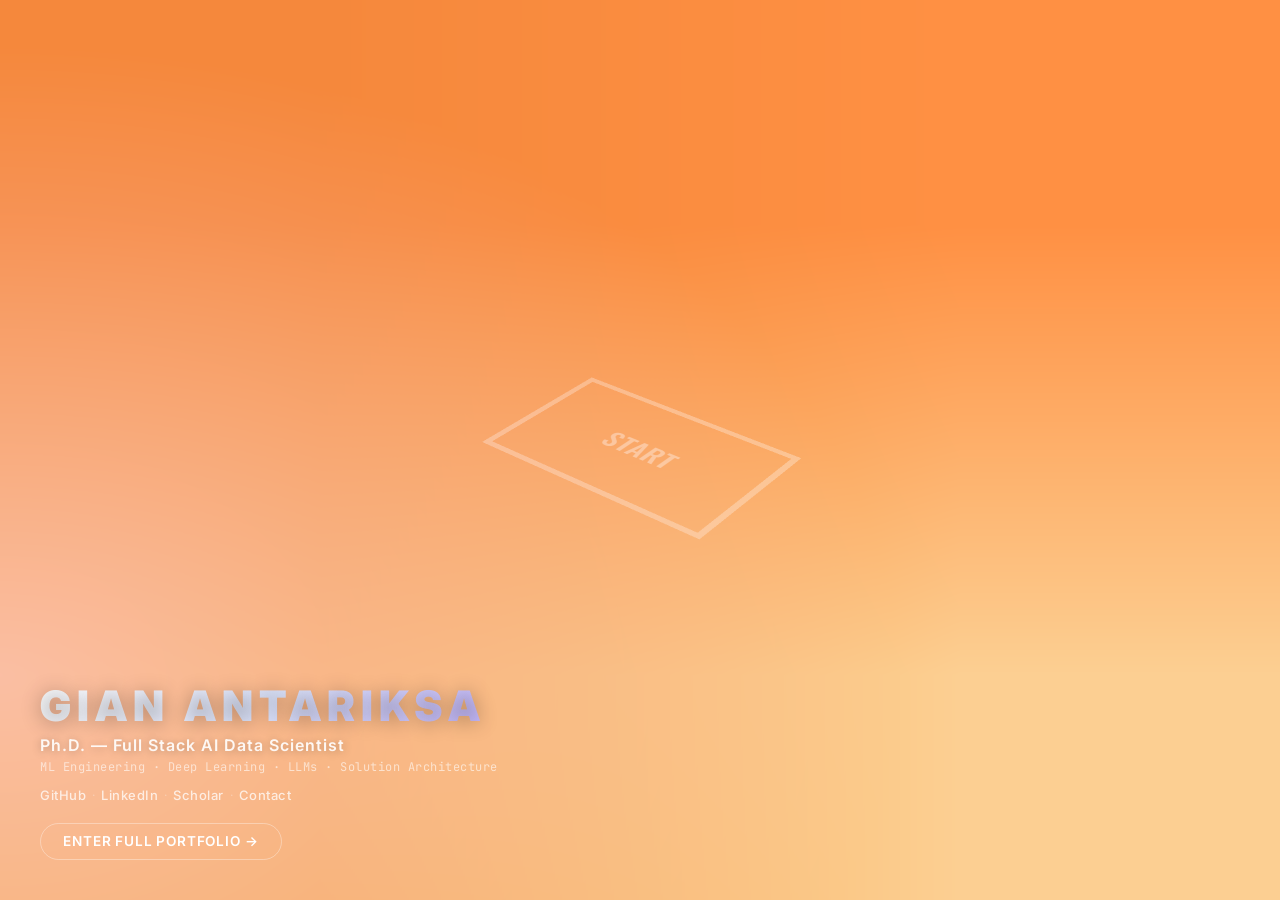
==== commit c02fb974: "Refactor portfolio into clean two-layer architecture - Rename personal_website/ -> portfolio/ and in" ====
--- a/index.html
+++ b/index.html
@@ -40,6 +40,29 @@
     <link href="https://fonts.googleapis.com/css2?family=Comic+Neue:wght@700&family=Inter:wght@300;400;600;700;900&family=JetBrains+Mono:wght@400;700&display=block" rel="stylesheet">
   <script type="module" crossorigin src="/assets/index-j0mmG_Hx.js"></script>
   <link rel="stylesheet" crossorigin href="/assets/index-NqgY4DDW.css">
+  <style>
+    /* "Enter Full Portfolio" call-to-action on the 3D landing overlay */
+    .name-overlay__cta {
+      display: inline-block;
+      margin-top: 1.25rem;
+      padding: 0.6rem 1.4rem;
+      border: 1px solid rgba(255, 255, 255, 0.35);
+      border-radius: 999px;
+      color: #fff;
+      font-family: 'Inter', sans-serif;
+      font-weight: 600;
+      font-size: 0.85rem;
+      letter-spacing: 0.06em;
+      text-transform: uppercase;
+      text-decoration: none;
+      transition: background 0.25s ease, color 0.25s ease, border-color 0.25s ease;
+    }
+    .name-overlay__cta:hover {
+      background: #fff;
+      color: #000;
+      border-color: #fff;
+    }
+  </style>
 </head>
 <body>
 
@@ -58,6 +81,7 @@
             <span class="name-overlay__separator">·</span>
             <a href="mailto:gian.antariksa@gmail.com">Contact</a>
         </div>
+        <a class="name-overlay__cta" href="/portfolio/">Enter Full Portfolio &rarr;</a>
     </div>
 
     <div class="threejs-journey is-hover-none js-threejs-journey">
